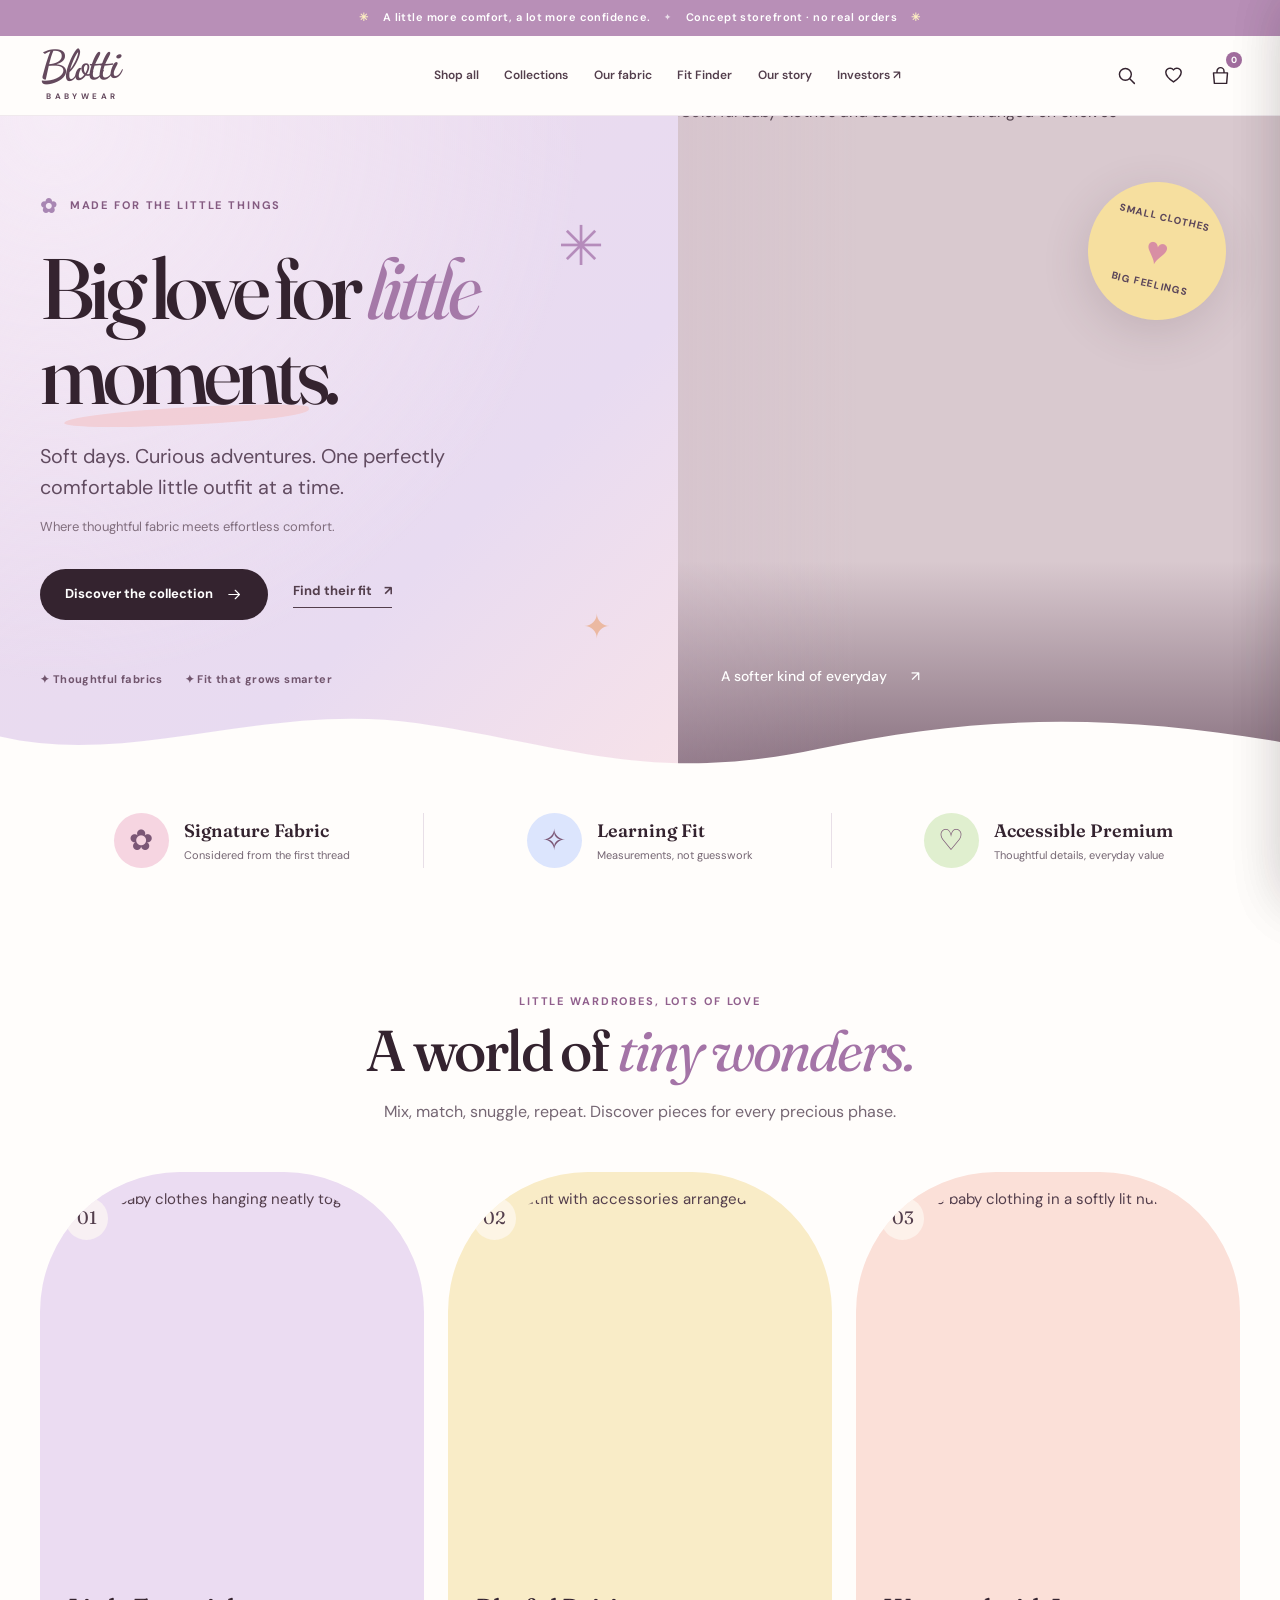
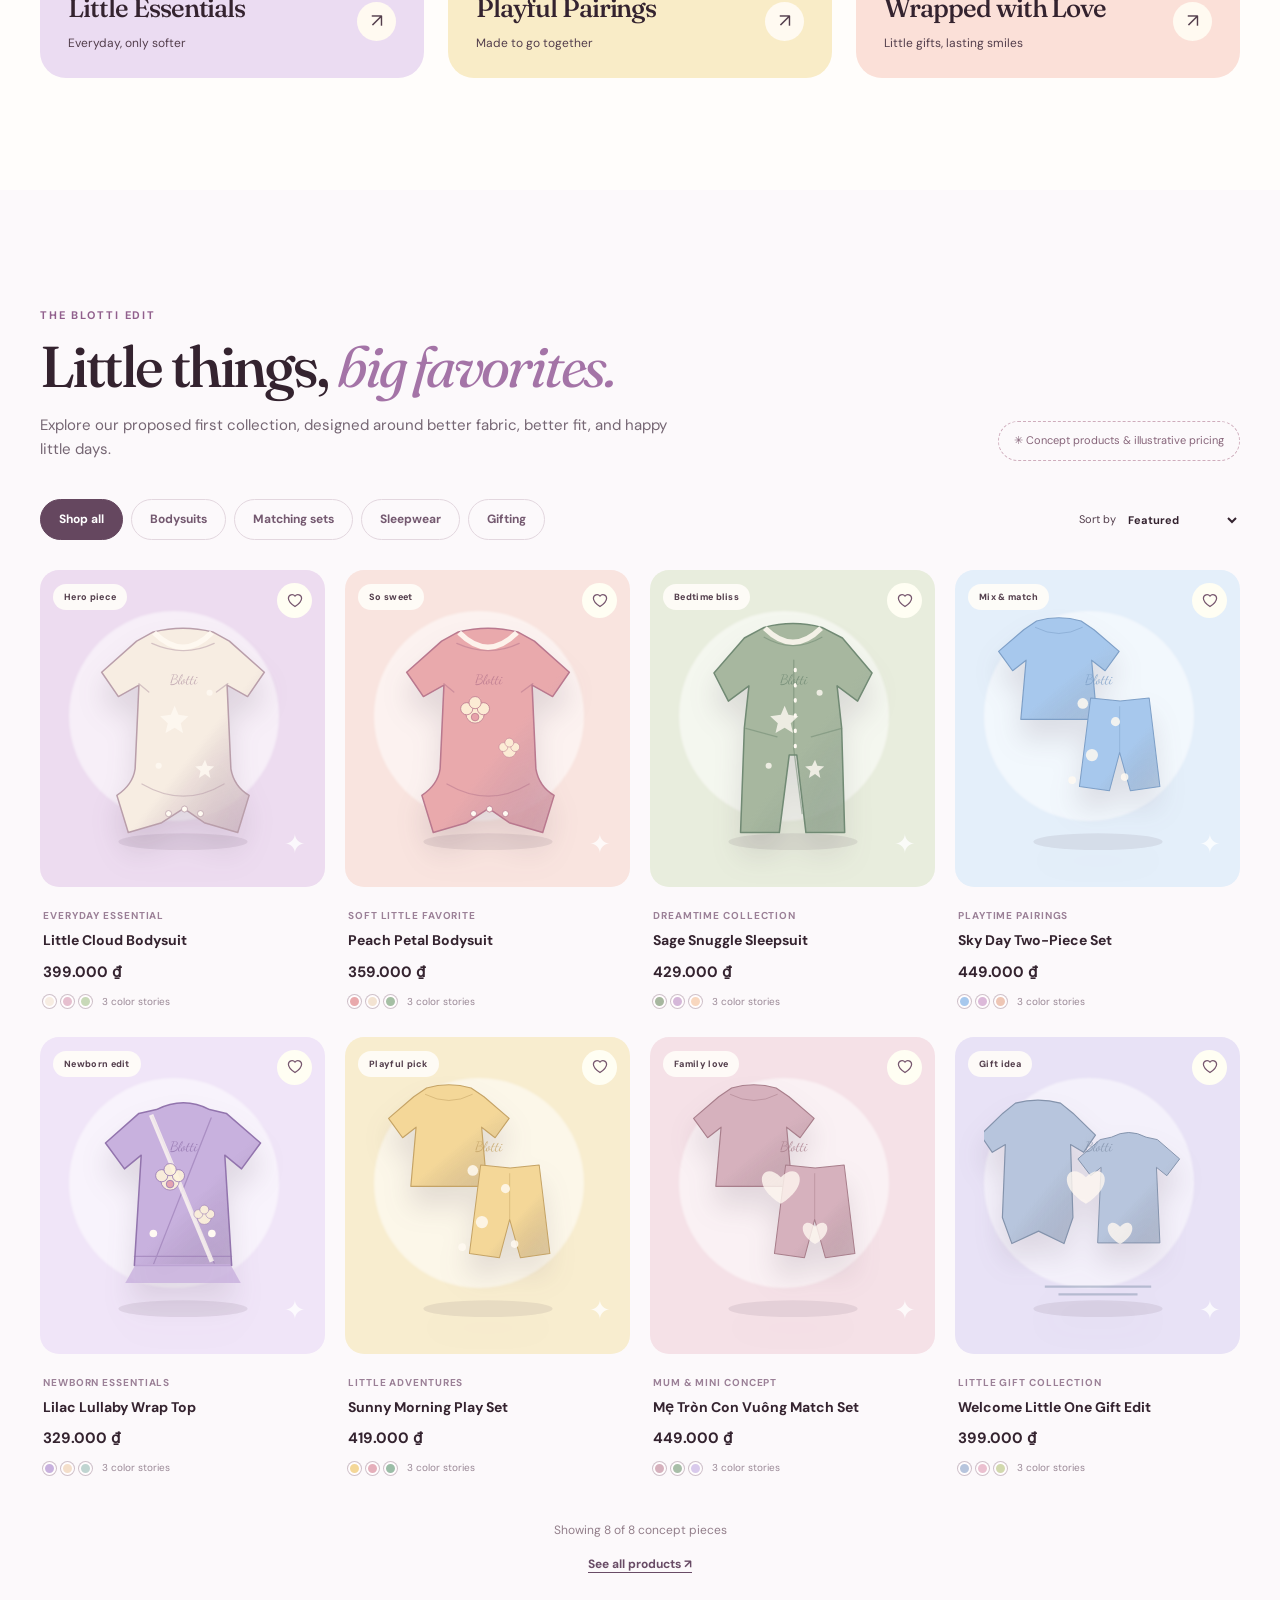
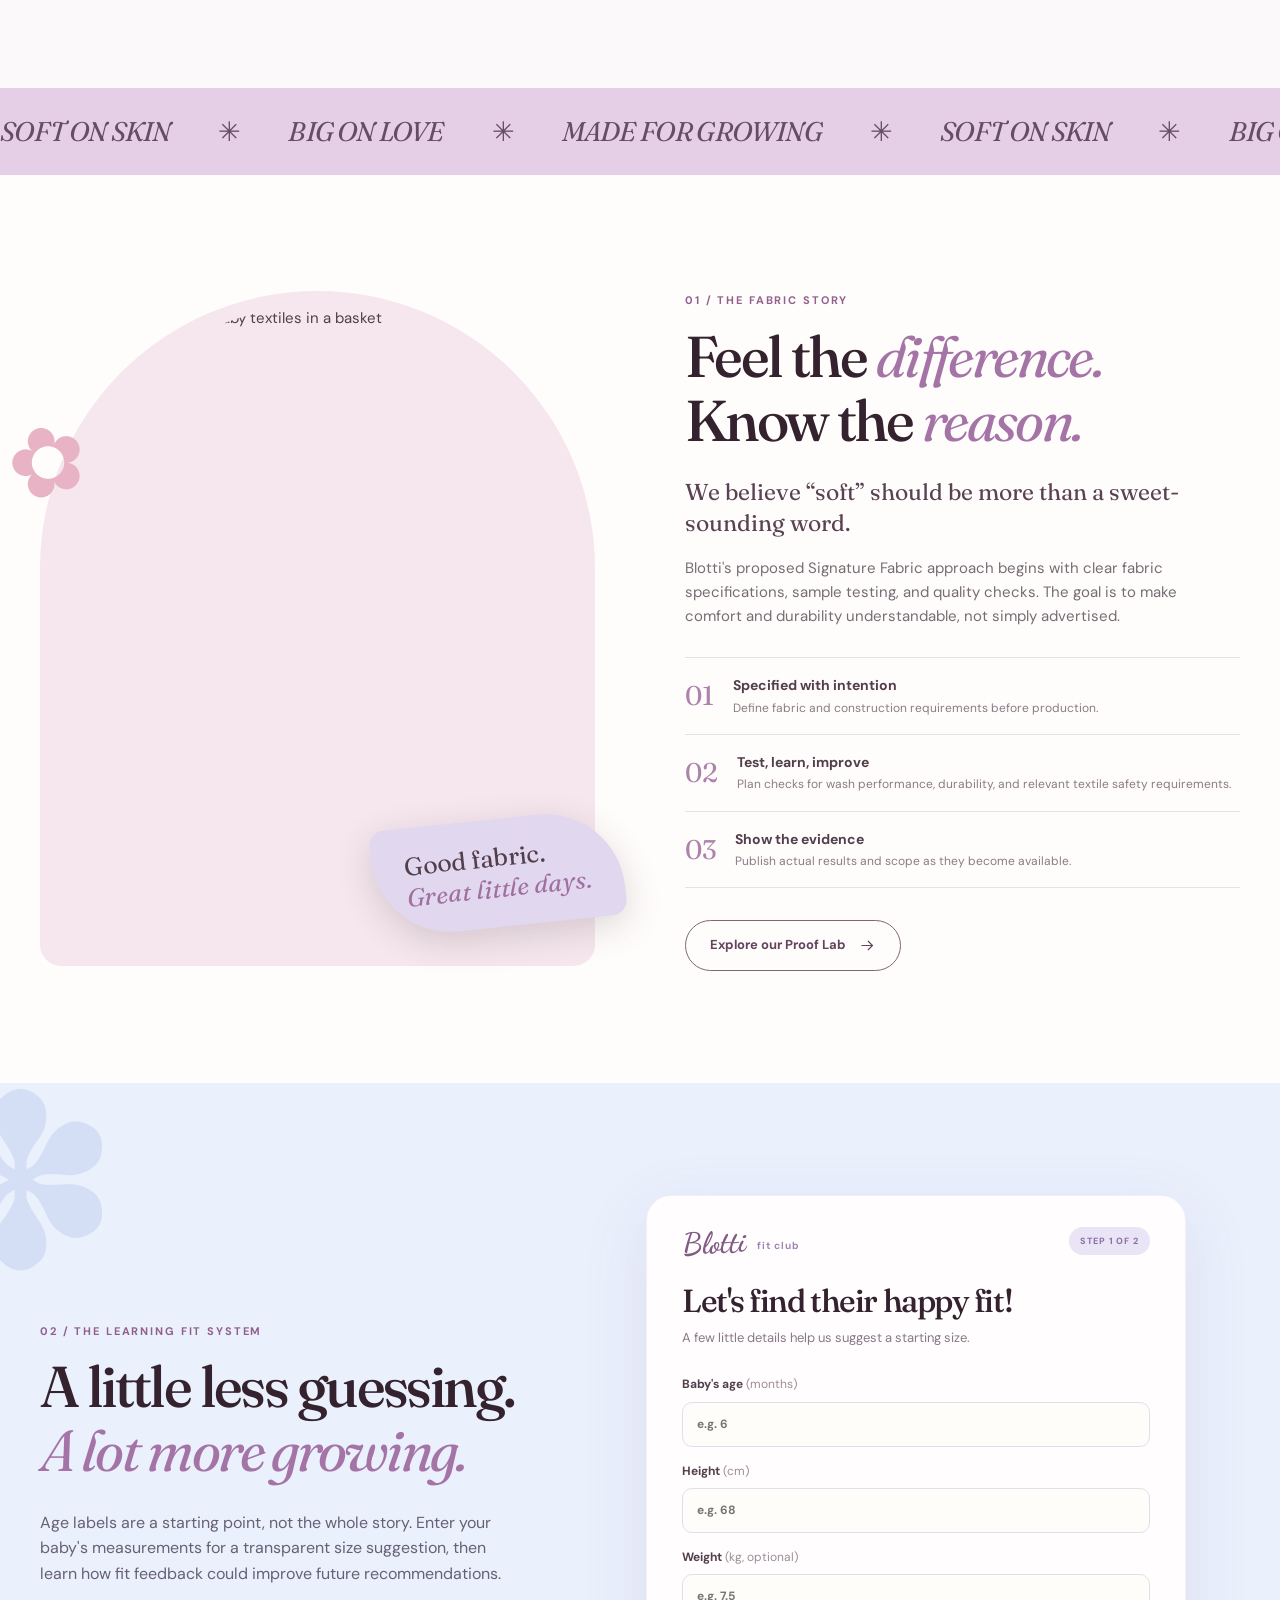
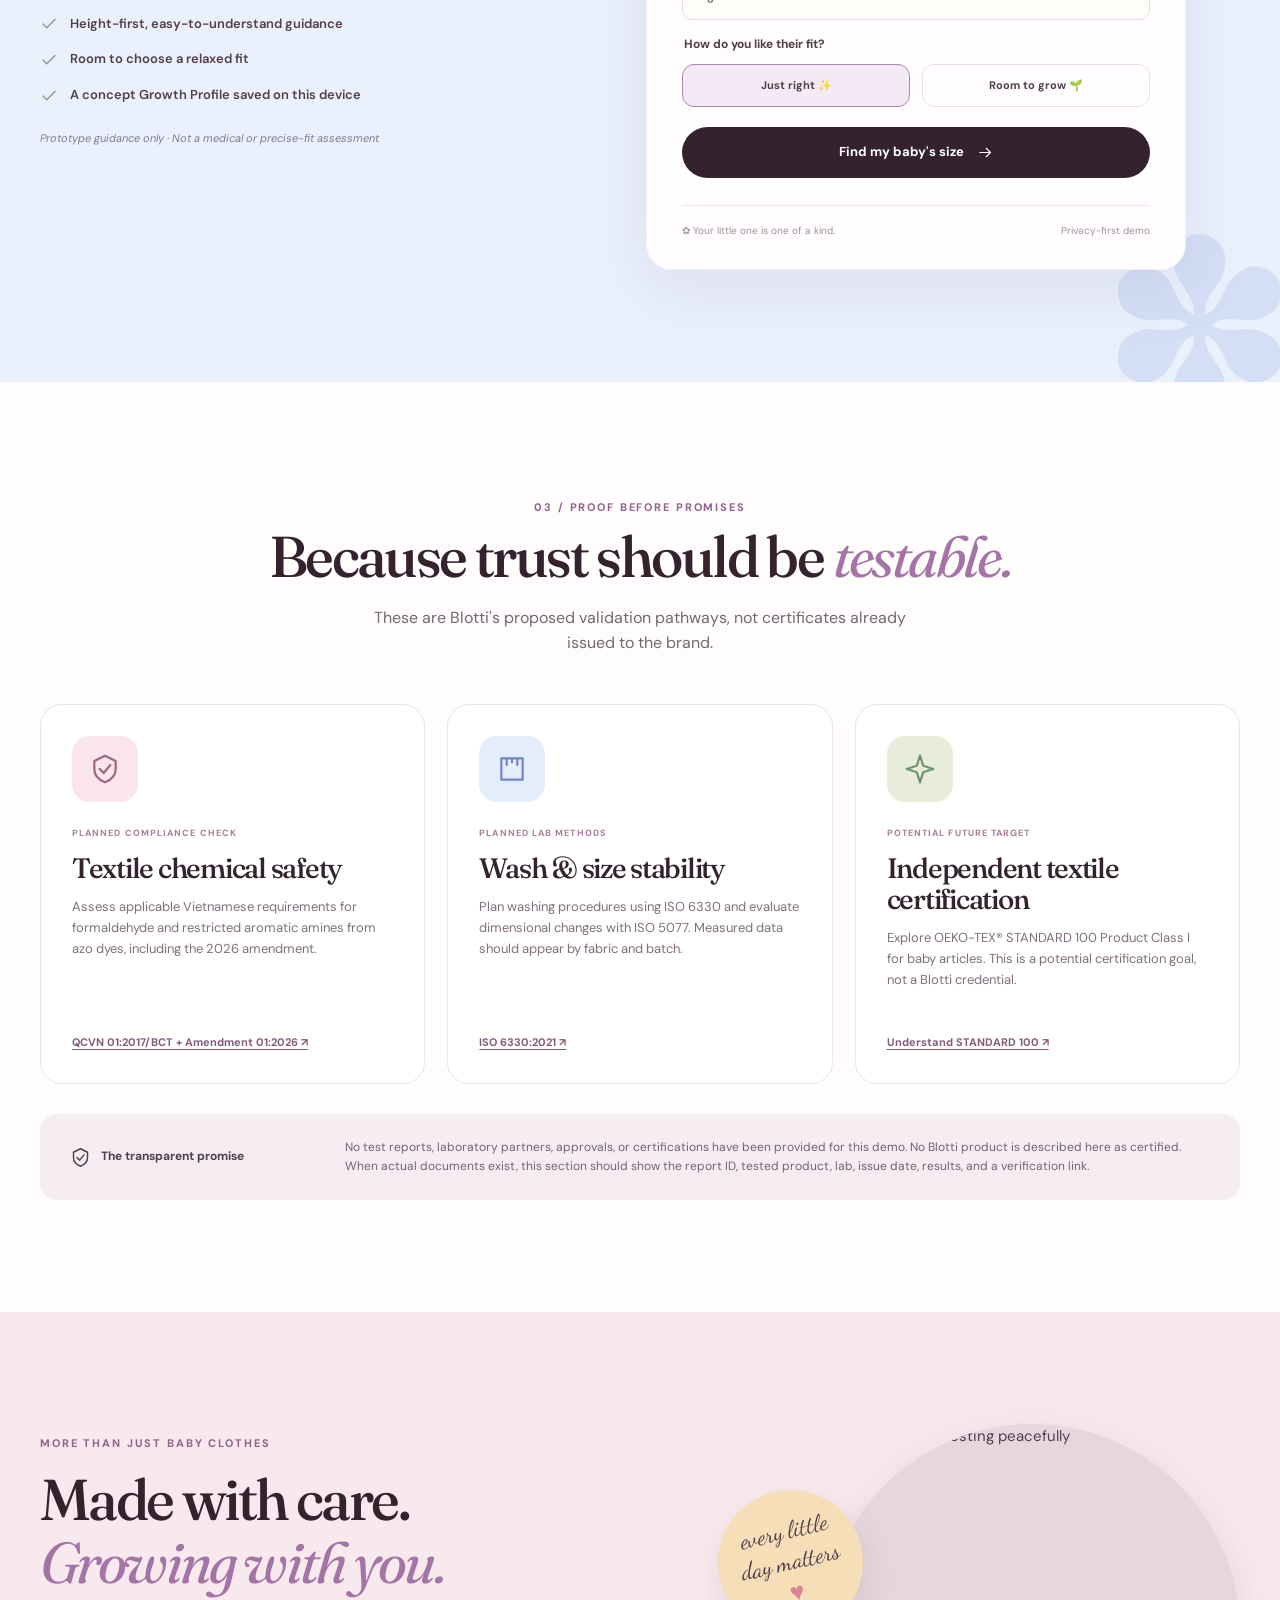
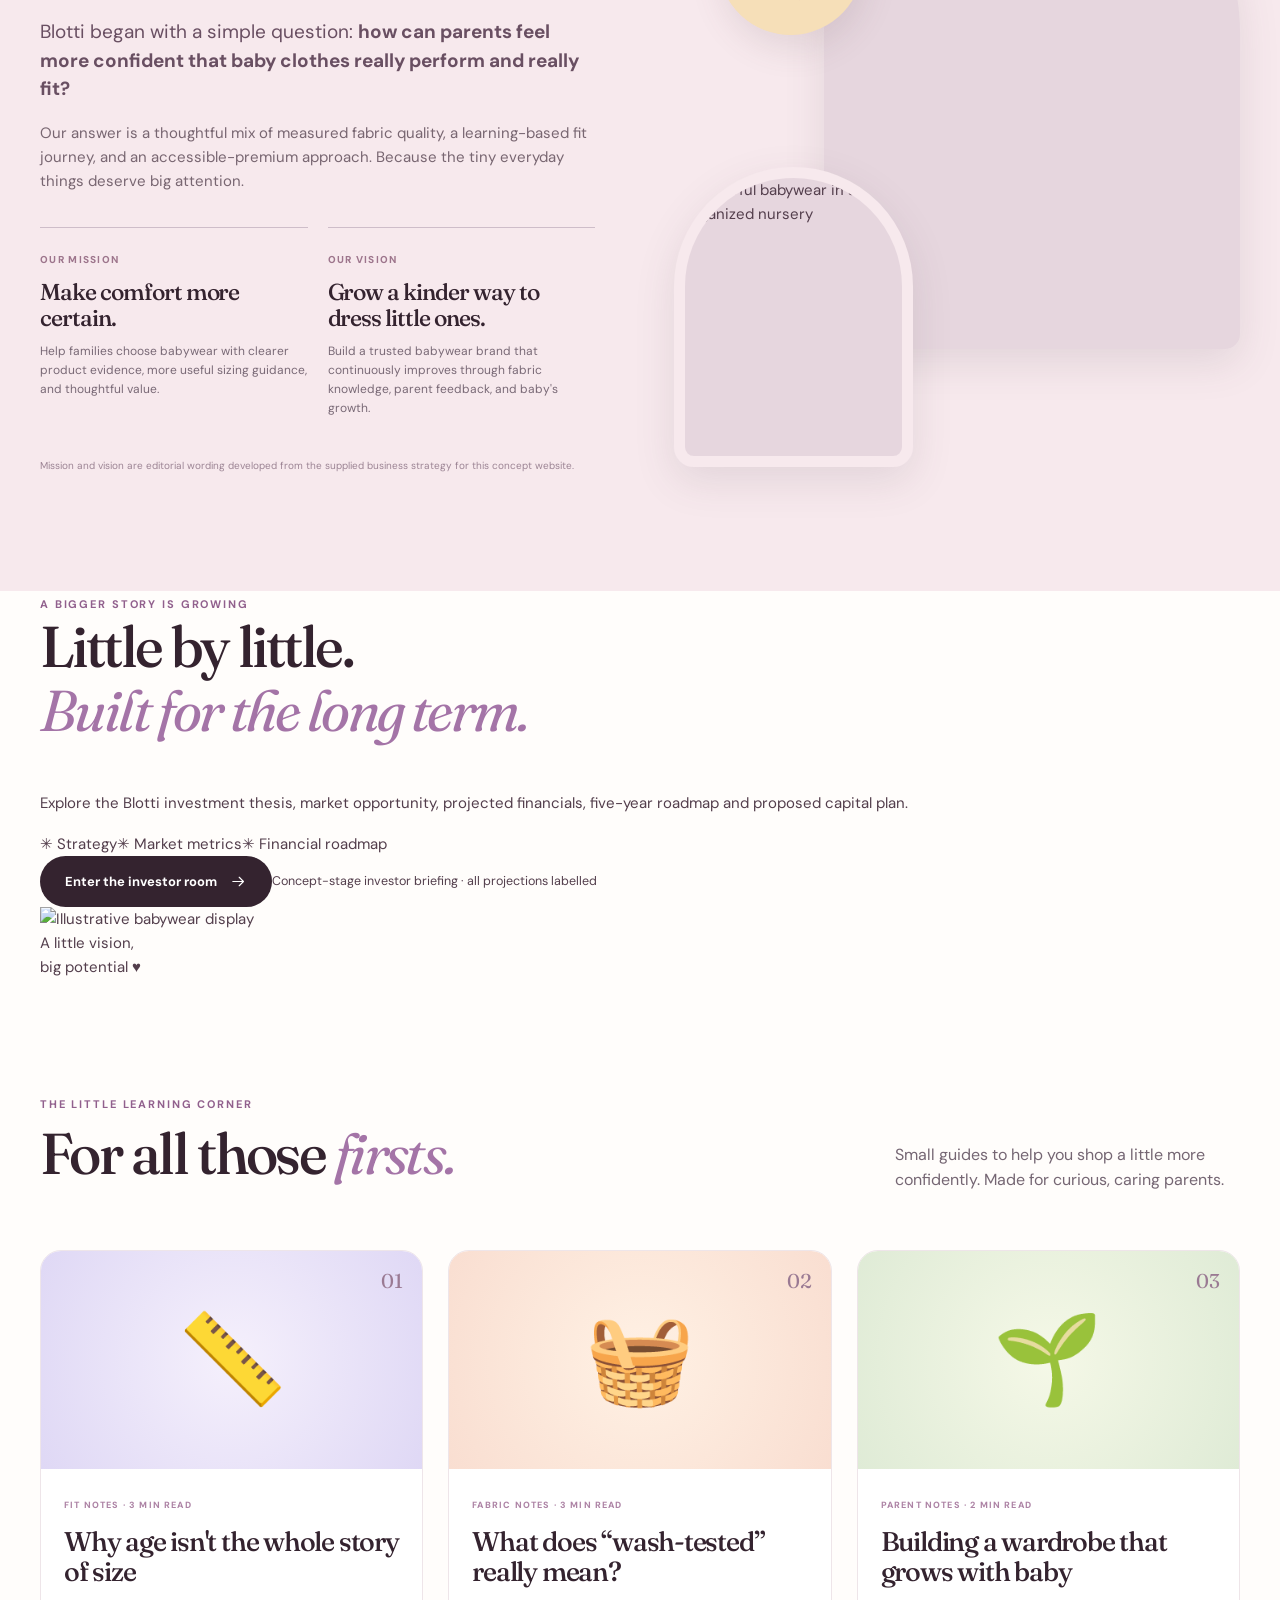
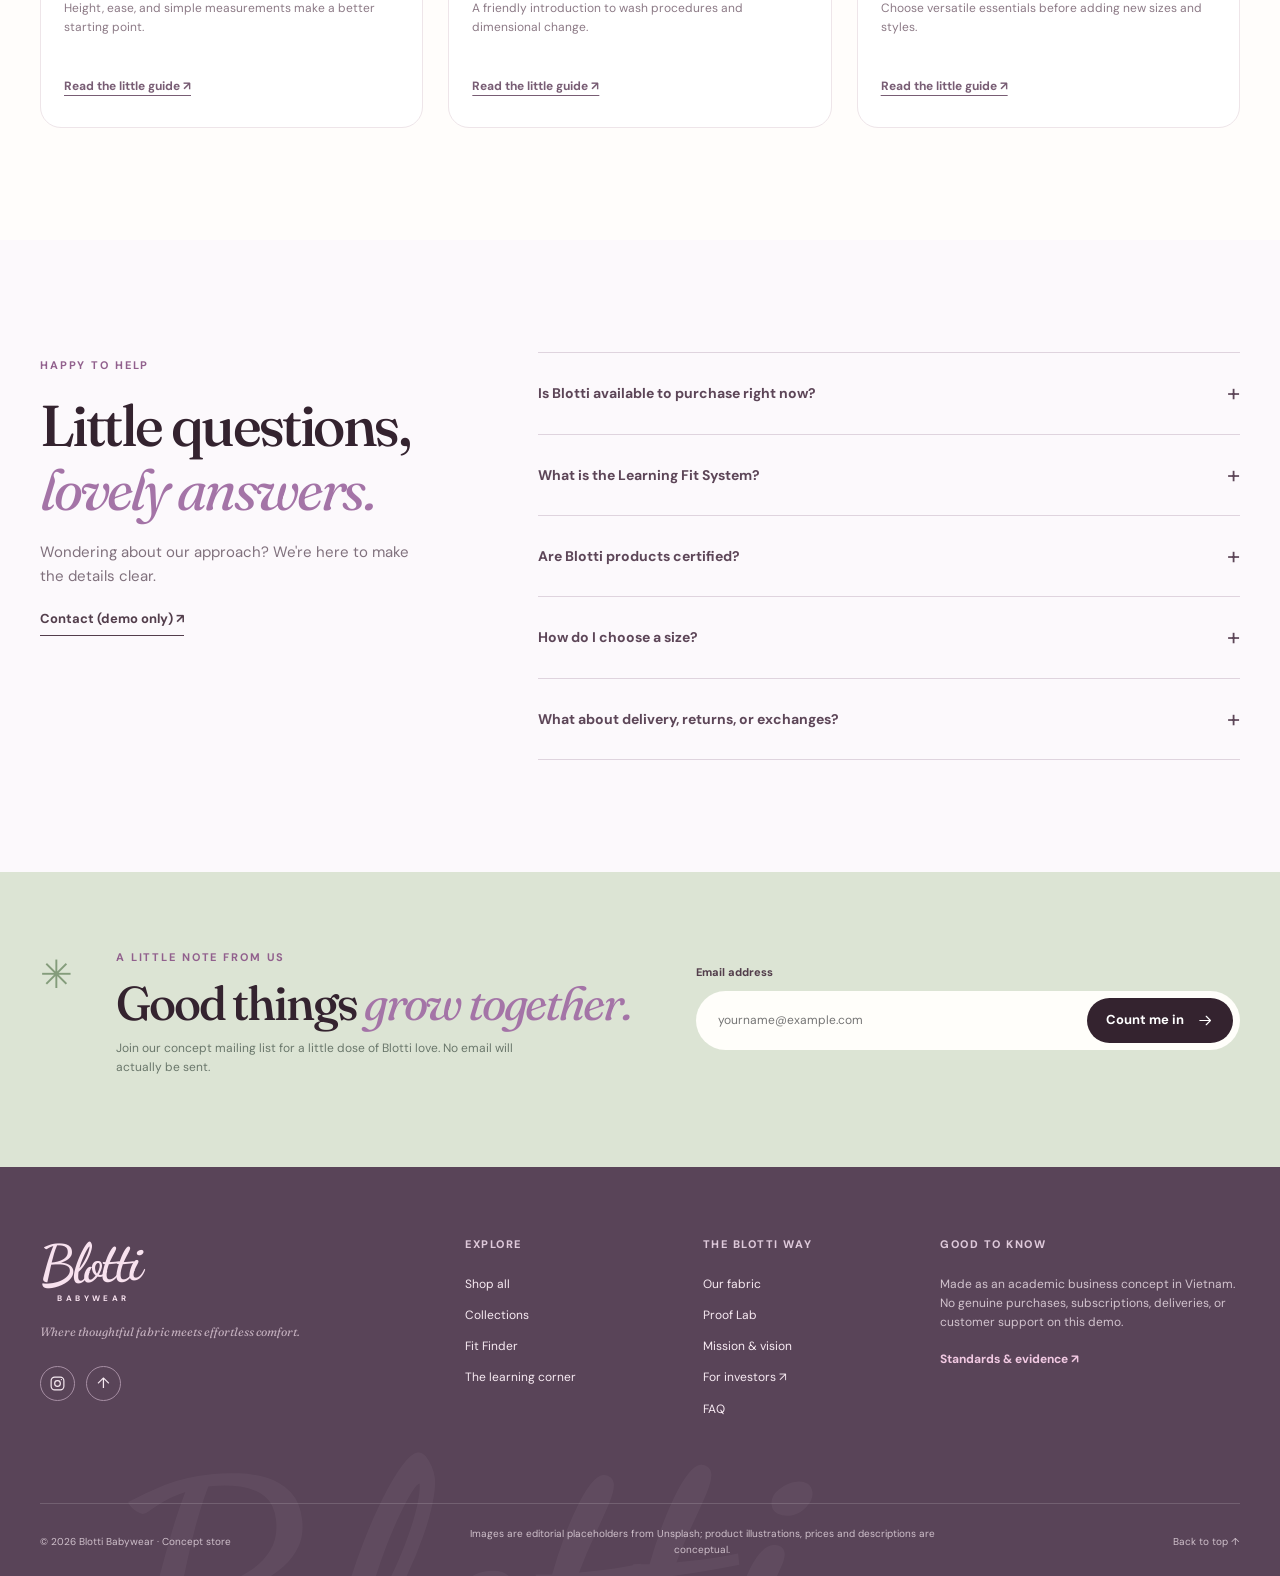
==== index.html @ 1101d77a "feat: link investor briefing from storefront navigation, editorial callout and footer" ====
<!doctype html>
<html lang="en">
<head>
  <meta charset="utf-8">
  <meta name="viewport" content="width=device-width, initial-scale=1">
  <meta name="theme-color" content="#f9f3f8">
  <meta name="description" content="Blotti Babywear: thoughtfully designed baby clothes, transparent fabric standards, and a size finder that learns with your little one.">
  <title>Blotti Babywear | Little Clothes, Big Love</title>
  <link rel="preconnect" href="https://fonts.googleapis.com">
  <link rel="preconnect" href="https://fonts.gstatic.com" crossorigin>
  <link rel="preconnect" href="https://images.unsplash.com">
  <link href="https://fonts.googleapis.com/css2?family=DM+Sans:wght@400;500;600;700&family=Dancing+Script:wght@500;600;700&family=Fraunces:opsz,wght,SOFT,WONK@9..144,400,30,1;9..144,500,30,1;9..144,600,30,1;9..144,700,30,1&display=swap" rel="stylesheet">
  <link rel="stylesheet" href="styles.css">
  <script src="app.js" defer></script>
</head>
<body>
  <svg class="svg-defs" xmlns="http://www.w3.org/2000/svg" aria-hidden="true">
    <symbol id="i-arrow" viewBox="0 0 24 24"><path d="M4 12h15m-6-6 6 6-6 6"/></symbol>
    <symbol id="i-bag" viewBox="0 0 24 24"><path d="M4 9h16l-1 12H5L4 9Zm4 0V7a4 4 0 0 1 8 0v2"/></symbol>
    <symbol id="i-heart" viewBox="0 0 24 24"><path d="M20.8 8.4c0 5.3-8.8 11-8.8 11S3.2 13.7 3.2 8.4a4.9 4.9 0 0 1 8.8-2.8 4.9 4.9 0 0 1 8.8 2.8Z"/></symbol>
    <symbol id="i-search" viewBox="0 0 24 24"><circle cx="10.7" cy="10.7" r="6.8"/><path d="m16 16 5 5"/></symbol>
    <symbol id="i-close" viewBox="0 0 24 24"><path d="M5 5 19 19M19 5 5 19"/></symbol>
    <symbol id="i-menu" viewBox="0 0 24 24"><path d="M4 7h16M4 12h16M4 17h16"/></symbol>
    <symbol id="i-check" viewBox="0 0 24 24"><path d="m4 12 5 5L20 6"/></symbol>
    <symbol id="i-chevron" viewBox="0 0 24 24"><path d="m6 9 6 6 6-6"/></symbol>
    <symbol id="i-ruler" viewBox="0 0 24 24"><path d="M4 4h16v16H4zM8 4v5m4-5v3m4-3v5"/></symbol>
    <symbol id="i-shield" viewBox="0 0 24 24"><path d="M12 2 20 6v6c0 5-3 8-8 10-5-2-8-5-8-10V6l8-4Zm-4 10 3 3 5-6"/></symbol>
    <symbol id="i-sparkle" viewBox="0 0 24 24"><path d="m12 2 2.4 7.6L22 12l-7.6 2.4L12 22l-2.4-7.6L2 12l7.6-2.4z"/></symbol>
    <symbol id="i-instagram" viewBox="0 0 24 24"><rect x="3" y="3" width="18" height="18" rx="5"/><circle cx="12" cy="12" r="4"/><circle cx="17.5" cy="6.5" r=".9" fill="currentColor" stroke="none"/></symbol>
  </svg>
  <a class="skip-link" href="#main">Skip to content</a>
  <div class="announcement"><span class="announcement-sparkle">✳</span> A little more comfort, a lot more confidence. <span class="announce-divider">✦</span> Concept storefront · no real orders <span class="announcement-sparkle">✳</span></div>
  <header class="site-header" id="top">
    <div class="header-inner container">
      <button class="icon-button mobile-menu-btn" id="menuToggle" aria-label="Open menu" aria-controls="mainNav" aria-expanded="false"><svg class="icon"><use href="#i-menu"/></svg></button>
      <a class="wordmark" href="#top" aria-label="Blotti Babywear home">Blotti<span>BABYWEAR</span></a>
      <nav id="mainNav" class="main-nav" aria-label="Main navigation">
        <a href="#shop" data-nav>Shop all</a><a href="#collections" data-nav>Collections</a><a href="#fabric" data-nav>Our fabric</a><a href="#fit" data-nav>Fit Finder</a><a href="#story" data-nav>Our story</a><a href="investors.html" data-nav>Investors ↗</a>
      </nav>
      <div class="header-actions">
        <button class="icon-button" id="searchToggle" aria-label="Search products"><svg class="icon"><use href="#i-search"/></svg></button>
        <button class="icon-button wishlist-trigger" id="wishToggle" aria-label="Show saved favorites"><svg class="icon"><use href="#i-heart"/></svg><span id="wishCount" class="icon-count" hidden>0</span></button>
        <button class="icon-button bag-trigger" id="cartToggle" aria-label="Open shopping bag"><svg class="icon"><use href="#i-bag"/></svg><span id="cartCount" class="icon-count">0</span></button>
      </div>
    </div>
    <div class="search-panel" id="searchPanel" hidden><form id="searchForm" class="container search-form"><svg class="icon"><use href="#i-search"/></svg><input id="siteSearch" type="search" placeholder="Find your little one's next favorite..." aria-label="Search products"><button type="submit" class="pill dark small">Search <svg class="icon"><use href="#i-arrow"/></svg></button><button type="button" id="searchClose" class="icon-button" aria-label="Close search"><svg class="icon"><use href="#i-close"/></svg></button></form></div>
  </header>
  <main id="main">
    <section class="hero">
      <div class="hero-copy">
        <div class="hero-inner">
          <p class="eyebrow"><span class="eyebrow-flower">✿</span> MADE FOR THE LITTLE THINGS</p>
          <h1>Big love for <em>little</em> <span class="hero-underline">moments.</span></h1>
          <p class="hero-lead">Soft days. Curious adventures. One perfectly comfortable little outfit at a time.</p>
          <p class="hero-support">Where thoughtful fabric meets effortless comfort.</p>
          <div class="hero-actions"><a class="pill dark" href="#shop">Discover the collection <svg class="icon"><use href="#i-arrow"/></svg></a><a class="text-link" href="#fit">Find their fit <span aria-hidden="true">↗</span></a></div>
          <div class="hero-chips"><span>✦ Thoughtful fabrics</span><span>✦ Fit that grows smarter</span></div>
        </div>
        <span class="hero-star hstar1" aria-hidden="true">✳</span><span class="hero-star hstar2" aria-hidden="true">✦</span>
      </div>
      <div class="hero-visual">
        <img src="https://images.unsplash.com/photo-1766918780916-228d10b071be?auto=format&fit=crop&w=1300&q=82" alt="Colorful baby clothes and accessories arranged on shelves" fetchpriority="high">
        <div class="hero-image-tint"></div>
        <div class="round-sticker" aria-hidden="true"><span>SMALL CLOTHES</span><b>♥</b><span>BIG FEELINGS</span></div>
        <div class="hero-photo-note">A softer kind of everyday <span>↗</span></div>
      </div>
      <div class="hero-wave" aria-hidden="true"><svg viewBox="0 0 1440 98" preserveAspectRatio="none"><path d="M0 48c150 35 300-40 470-15s260 69 450 29 335-39 520-8v44H0Z" fill="#fffdfb"/></svg></div>
    </section>
    <section class="promise-strip container reveal" aria-label="Our three promises">
      <div><span class="promise-icon" style="background:#f6d5e1">✿</span><p><b>Signature Fabric</b><small>Considered from the first thread</small></p></div>
      <div><span class="promise-icon" style="background:#dce5fd">✧</span><p><b>Learning Fit</b><small>Measurements, not guesswork</small></p></div>
      <div><span class="promise-icon" style="background:#e0efcf">♡</span><p><b>Accessible Premium</b><small>Thoughtful details, everyday value</small></p></div>
    </section>
    <section class="section collections-section" id="collections">
      <div class="container"><div class="section-heading center reveal"><span class="eyebrow">LITTLE WARDROBES, LOTS OF LOVE</span><h2>A world of <em>tiny wonders.</em></h2><p>Mix, match, snuggle, repeat. Discover pieces for every precious phase.</p></div>
        <div class="collection-grid">
          <a class="collection-card lavender reveal" href="#shop" data-filter-link="Bodysuits"><div class="collection-photo"><img loading="lazy" src="https://images.unsplash.com/photo-1766918780914-5df4a5a98c44?auto=format&fit=crop&w=700&q=80" alt="Pastel baby clothes hanging neatly together"></div><span class="collection-bubble">01</span><div class="collection-bottom"><span><b>Little Essentials</b><small>Everyday, only softer</small></span><span class="circle-arrow">↗</span></div></a>
          <a class="collection-card butter reveal" href="#shop" data-filter-link="Sets"><div class="collection-photo"><img loading="lazy" src="https://images.unsplash.com/photo-1777397660834-67c6d0eabe15?auto=format&fit=crop&w=700&q=80" alt="Baby outfit with accessories arranged in a flat lay"></div><span class="collection-bubble">02</span><div class="collection-bottom"><span><b>Playful Pairings</b><small>Made to go together</small></span><span class="circle-arrow">↗</span></div></a>
          <a class="collection-card peach reveal" href="#shop" data-filter-link="Gifting"><div class="collection-photo"><img loading="lazy" src="https://images.unsplash.com/photo-1764665818844-7cb4f51935d5?auto=format&fit=crop&w=700&q=80" alt="Delicate baby clothing in a softly lit nursery"></div><span class="collection-bubble">03</span><div class="collection-bottom"><span><b>Wrapped with Love</b><small>Little gifts, lasting smiles</small></span><span class="circle-arrow">↗</span></div></a>
        </div>
      </div>
    </section>
    <section class="section shop-section" id="shop">
      <div class="container">
        <div class="shop-heading reveal"><div><span class="eyebrow">THE BLOTTI EDIT</span><h2>Little things, <em>big favorites.</em></h2><p>Explore our proposed first collection, designed around better fabric, better fit, and happy little days.</p></div><div class="catalog-note">✳ Concept products & illustrative pricing</div></div>
        <div class="catalog-toolbar"><div class="filter-tabs" role="group" aria-label="Filter products"><button type="button" class="filter-tab active" data-category="All">Shop all</button><button type="button" class="filter-tab" data-category="Bodysuits">Bodysuits</button><button type="button" class="filter-tab" data-category="Sets">Matching sets</button><button type="button" class="filter-tab" data-category="Sleepwear">Sleepwear</button><button type="button" class="filter-tab" data-category="Gifting">Gifting</button></div><label class="sort-wrap">Sort by <select id="sortSelect"><option value="featured">Featured</option><option value="price-asc">Price: low to high</option><option value="price-desc">Price: high to low</option><option value="name">Name: A–Z</option></select></label></div>
        <div class="product-grid" id="productGrid" aria-live="polite"></div>
        <div class="shop-end"><span id="productCount"></span><button class="link-reset" id="resetFilters" type="button">See all products <span>↗</span></button></div>
      </div>
    </section>
    <section class="marquee-band" aria-label="Blotti promise"><div class="marquee-track" aria-hidden="true"><span>SOFT ON SKIN</span>✳<span>BIG ON LOVE</span>✳<span>MADE FOR GROWING</span>✳<span>SOFT ON SKIN</span>✳<span>BIG ON LOVE</span>✳<span>MADE FOR GROWING</span>✳</div></section>
    <section class="section fabric-section" id="fabric">
      <div class="container fabric-layout">
        <div class="fabric-visual reveal"><img src="https://images.unsplash.com/photo-1768693602418-260d828b878d?auto=format&fit=crop&w=1100&q=85" loading="lazy" alt="Clean, neatly folded baby textiles in a basket"><span class="fabric-flower" aria-hidden="true">✿</span><div class="fabric-tag">Good fabric.<br><em>Great little days.</em></div></div>
        <div class="fabric-content reveal"><span class="eyebrow">01 / THE FABRIC STORY</span><h2>Feel the <em>difference.</em><br>Know the <em>reason.</em></h2><p class="large-copy">We believe “soft” should be more than a sweet-sounding word.</p><p>Blotti's proposed Signature Fabric approach begins with clear fabric specifications, sample testing, and quality checks. The goal is to make comfort and durability understandable, not simply advertised.</p>
        <div class="fabric-features"><div><span>01</span><p><b>Specified with intention</b><small>Define fabric and construction requirements before production.</small></p></div><div><span>02</span><p><b>Test, learn, improve</b><small>Plan checks for wash performance, durability, and relevant textile safety requirements.</small></p></div><div><span>03</span><p><b>Show the evidence</b><small>Publish actual results and scope as they become available.</small></p></div></div>
        <a href="#proof" class="pill outline">Explore our Proof Lab <svg class="icon"><use href="#i-arrow"/></svg></a></div>
      </div>
    </section>
    <section class="section fit-section" id="fit">
      <div class="container fit-layout">
        <div class="fit-copy reveal"><span class="eyebrow">02 / THE LEARNING FIT SYSTEM</span><h2>A little less guessing.<br><em>A lot more growing.</em></h2><p>Age labels are a starting point, not the whole story. Enter your baby's measurements for a transparent size suggestion, then learn how fit feedback could improve future recommendations.</p><ul class="check-list"><li><svg class="icon"><use href="#i-check"/></svg> Height-first, easy-to-understand guidance</li><li><svg class="icon"><use href="#i-check"/></svg> Room to choose a relaxed fit</li><li><svg class="icon"><use href="#i-check"/></svg> A concept Growth Profile saved on this device</li></ul><div class="note-label">Prototype guidance only · Not a medical or precise-fit assessment</div></div>
        <div class="fit-widget reveal" id="fitWidget">
          <div class="fit-widget-top"><div class="fit-logo">Blotti <span>fit club</span></div><span class="step-pill" id="fitStepLabel">STEP 1 OF 2</span></div>
          <h3 id="fitWidgetTitle">Let's find their happy fit!</h3><p id="fitWidgetSub">A few little details help us suggest a starting size.</p>
          <form id="fitForm">
            <div class="fit-step" id="fitStepOne"><label>Baby's age <span>(months)</span><input id="babyAge" type="number" min="0" max="36" placeholder="e.g. 6" required></label><label>Height <span>(cm)</span><input id="babyHeight" type="number" min="40" max="110" placeholder="e.g. 68" required></label><label>Weight <span>(kg, optional)</span><input id="babyWeight" type="number" min="1" max="25" step=".1" placeholder="e.g. 7.5"></label><fieldset class="fit-preference"><legend>How do you like their fit?</legend><label><input type="radio" name="fitPreference" value="regular" checked><span>Just right ✨</span></label><label><input type="radio" name="fitPreference" value="roomy"><span>Room to grow 🌱</span></label></fieldset><button class="pill dark fit-submit" type="submit">Find my baby's size <svg class="icon"><use href="#i-arrow"/></svg></button></div>
            <div class="fit-step" id="fitResult" hidden><div class="fit-result-badge">OUR SIZE SUGGESTION</div><div class="size-result" id="sizeResult">70</div><p id="sizeExplanation"></p><div class="fit-result-actions"><button class="pill dark" type="button" id="shopMySize">Explore pieces <svg class="icon"><use href="#i-arrow"/></svg></button><button class="pill subtle" type="button" id="fitRestart">Try again</button></div><label class="save-consent"><input id="saveFit" type="checkbox"> Save this measurement on my device for next time</label><button type="button" id="saveFitButton" class="save-fit-link">Save this profile</button><span id="fitSaved" role="status"></span></div>
          </form><div class="fit-widget-footer"><span>✿ Your little one is one of a kind.</span><span>Privacy-first demo</span></div>
        </div>
      </div>
    </section>
    <section class="section proof-section" id="proof">
      <div class="container">
        <div class="section-heading center reveal"><span class="eyebrow">03 / PROOF BEFORE PROMISES</span><h2>Because trust should be <em>testable.</em></h2><p>These are Blotti's proposed validation pathways, not certificates already issued to the brand.</p></div>
        <div class="proof-grid">
          <article class="proof-card reveal"><div class="proof-icon pink"><svg class="icon"><use href="#i-shield"/></svg></div><span class="proof-status">PLANNED COMPLIANCE CHECK</span><h3>Textile chemical safety</h3><p>Assess applicable Vietnamese requirements for formaldehyde and restricted aromatic amines from azo dyes, including the 2026 amendment.</p><a target="_blank" rel="noopener noreferrer" href="https://vanban.chinhphu.vn/?classid=0&docid=218714&pageid=27160">QCVN 01:2017/BCT + Amendment 01:2026 ↗</a></article>
          <article class="proof-card reveal"><div class="proof-icon blue"><svg class="icon"><use href="#i-ruler"/></svg></div><span class="proof-status">PLANNED LAB METHODS</span><h3>Wash & size stability</h3><p>Plan washing procedures using ISO 6330 and evaluate dimensional changes with ISO 5077. Measured data should appear by fabric and batch.</p><a href="https://www.iso.org/standard/75934.html" target="_blank" rel="noopener noreferrer">ISO 6330:2021 ↗</a></article>
          <article class="proof-card reveal"><div class="proof-icon green"><svg class="icon"><use href="#i-sparkle"/></svg></div><span class="proof-status">POTENTIAL FUTURE TARGET</span><h3>Independent textile certification</h3><p>Explore OEKO-TEX® STANDARD 100 Product Class I for baby articles. This is a potential certification goal, not a Blotti credential.</p><a target="_blank" rel="noopener noreferrer" href="https://www.oeko-tex.com/en/our-standards/oeko-tex-standard-100/">Understand STANDARD 100 ↗</a></article>
        </div>
        <div class="proof-disclaimer reveal"><b><svg class="icon"><use href="#i-shield"/></svg> The transparent promise</b><p>No test reports, laboratory partners, approvals, or certifications have been provided for this demo. No Blotti product is described here as certified. When actual documents exist, this section should show the report ID, tested product, lab, issue date, results, and a verification link.</p></div>
      </div>
    </section>
    <section class="section story-section" id="story">
      <div class="container story-layout"><div class="story-copy reveal"><span class="eyebrow">MORE THAN JUST BABY CLOTHES</span><h2>Made with care.<br><em>Growing with you.</em></h2><p class="story-intro">Blotti began with a simple question: <b>how can parents feel more confident that baby clothes really perform and really fit?</b></p><p>Our answer is a thoughtful mix of measured fabric quality, a learning-based fit journey, and an accessible-premium approach. Because the tiny everyday things deserve big attention.</p><div class="mission-vision"><div><span>OUR MISSION</span><h3>Make comfort more certain.</h3><p>Help families choose babywear with clearer product evidence, more useful sizing guidance, and thoughtful value.</p></div><div><span>OUR VISION</span><h3>Grow a kinder way to dress little ones.</h3><p>Build a trusted babywear brand that continuously improves through fabric knowledge, parent feedback, and baby's growth.</p></div></div><small class="editorial-note">Mission and vision are editorial wording developed from the supplied business strategy for this concept website.</small></div>
        <div class="story-photos reveal"><div class="story-photo photo-a"><img loading="lazy" src="https://images.unsplash.com/photo-1489791505242-b6b0603a0f31?auto=format&fit=crop&w=900&q=80" alt="Newborn baby resting peacefully"></div><div class="story-photo photo-b"><img loading="lazy" src="https://images.unsplash.com/photo-1766918780916-228d10b071be?auto=format&fit=crop&w=600&q=80" alt="Colorful babywear in an organized nursery"></div><span class="story-sticker">every little<br>day matters <span>♥</span></span></div></div>
    </section>
    <section class="inv-teaser-section" id="investorTeaser" aria-labelledby="investorTeaserTitle">
      <div class="container inv-teaser-layout">
        <div class="inv-teaser-copy"><span class="eyebrow">A BIGGER STORY IS GROWING</span><h2 id="investorTeaserTitle">Little by little.<br><em>Built for the long term.</em></h2><p>Explore the Blotti investment thesis, market opportunity, projected financials, five-year roadmap and proposed capital plan.</p><div class="inv-teaser-tags"><span>✳ Strategy</span><span>✳ Market metrics</span><span>✳ Financial roadmap</span></div><a href="investors.html" class="pill dark">Enter the investor room <svg class="icon"><use href="#i-arrow"/></svg></a><small>Concept-stage investor briefing · all projections labelled</small></div>
        <a class="inv-teaser-visual" href="investors.html" aria-label="Explore Blotti's investor briefing"><img src="https://images.unsplash.com/photo-1766918780916-228d10b071be?auto=format&fit=crop&w=1200&q=82" alt="Illustrative babywear display"><div class="inv-teaser-visual-sticker">A little vision,<br>big potential <span>♥</span></div></a>
      </div>
    </section>
    <section class="section guide-section" id="journal"><div class="container"><div class="section-heading split reveal"><div><span class="eyebrow">THE LITTLE LEARNING CORNER</span><h2>For all those <em>firsts.</em></h2></div><p>Small guides to help you shop a little more confidently. Made for curious, caring parents.</p></div><div class="guide-grid"><article class="guide-card reveal"><div class="guide-visual guide-purple">📏<span>01</span></div><div><span class="guide-kicker">FIT NOTES · 3 MIN READ</span><h3>Why age isn't the whole story of size</h3><p>Height, ease, and simple measurements make a better starting point.</p><button type="button" data-guide="fit" class="guide-open">Read the little guide ↗</button></div></article><article class="guide-card reveal"><div class="guide-visual guide-peach">🧺<span>02</span></div><div><span class="guide-kicker">FABRIC NOTES · 3 MIN READ</span><h3>What does “wash-tested” really mean?</h3><p>A friendly introduction to wash procedures and dimensional change.</p><button type="button" data-guide="fabric" class="guide-open">Read the little guide ↗</button></div></article><article class="guide-card reveal"><div class="guide-visual guide-mint">🌱<span>03</span></div><div><span class="guide-kicker">PARENT NOTES · 2 MIN READ</span><h3>Building a wardrobe that grows with baby</h3><p>Choose versatile essentials before adding new sizes and styles.</p><button type="button" data-guide="growth" class="guide-open">Read the little guide ↗</button></div></article></div></div></section>
    <section class="section faq-section" id="faq"><div class="container faq-layout"><div class="faq-intro reveal"><span class="eyebrow">HAPPY TO HELP</span><h2>Little questions,<br><em>lovely answers.</em></h2><p>Wondering about our approach? We're here to make the details clear.</p><a href="mailto:hello@example.com?subject=Blotti%20concept%20enquiry" class="text-link" id="contactLink">Contact (demo only) ↗</a></div><div class="faqs reveal"><details><summary>Is Blotti available to purchase right now?<span>+</span></summary><p>Not through this website. This is a storefront prototype based on a business proposal. Products, stock, shipping, checkout, and pricing beyond the proposed hero price are illustrative.</p></details><details><summary>What is the Learning Fit System?<span>+</span></summary><p>Blotti proposes combining basic measurements, customer feedback, and improved size recommendations over time. The interactive size finder here is a simple rule-based demonstration, not a validated recommendation engine.</p></details><details><summary>Are Blotti products certified?<span>+</span></summary><p>No issued certification or finished-product report has been supplied for this concept. Our Proof Lab distinguishes required/considered testing from evidence that has actually been obtained.</p></details><details><summary>How do I choose a size?<span>+</span></summary><p>Try the Fit Finder, starting with your baby's measured height. The result is an illustrative suggestion; check final garment measurements and brand-specific tolerances before any real purchase.</p></details><details><summary>What about delivery, returns, or exchanges?<span>+</span></summary><p>Real shipping, returns, warranty, and exchange policies are not established here. They would need to be defined and published before launch.</p></details></div></div></section>
    <section class="newsletter-section"><div class="newsletter-inner container reveal"><span class="newsletter-star">✳</span><div><span class="eyebrow">A LITTLE NOTE FROM US</span><h2>Good things <em>grow together.</em></h2><p>Join our concept mailing list for a little dose of Blotti love. No email will actually be sent.</p></div><form class="newsletter-form" id="newsletterForm"><label for="newsletterEmail">Email address</label><div><input type="email" id="newsletterEmail" required placeholder="yourname@example.com"><button class="pill dark" type="submit">Count me in <svg class="icon"><use href="#i-arrow"/></svg></button></div><span id="newsletterMessage" role="status"></span></form></div></section>
  </main>
  <footer class="footer"><div class="container footer-grid"><div class="footer-brand"><a class="wordmark footer-logo" href="#top">Blotti<span>BABYWEAR</span></a><p>Where thoughtful fabric meets effortless comfort.</p><div class="footer-social"><a href="https://www.instagram.com/" target="_blank" rel="noopener noreferrer" aria-label="Instagram website, not a Blotti account"><svg class="icon"><use href="#i-instagram"/></svg></a><a href="#top" aria-label="Back to top">↑</a></div></div><div><h3>EXPLORE</h3><a href="#shop">Shop all</a><a href="#collections">Collections</a><a href="#fit">Fit Finder</a><a href="#journal">The learning corner</a></div><div><h3>THE BLOTTI WAY</h3><a href="#fabric">Our fabric</a><a href="#proof">Proof Lab</a><a href="#story">Mission & vision</a><a href="investors.html">For investors ↗</a><a href="#faq">FAQ</a></div><div><h3>GOOD TO KNOW</h3><p>Made as an academic business concept in Vietnam. No genuine purchases, subscriptions, deliveries, or customer support on this demo.</p><a href="#proof" class="footer-proof">Standards & evidence ↗</a></div></div><div class="container footer-bottom"><span>© 2026 Blotti Babywear · Concept store</span><span>Images are editorial placeholders from Unsplash; product illustrations, prices and descriptions are conceptual.</span><a href="#top">Back to top ↑</a></div><div class="footer-watermark" aria-hidden="true">Blotti</div></footer>
  <div class="overlay" id="overlay" hidden></div>
  <aside id="cartDrawer" class="drawer" aria-hidden="true" aria-label="Your shopping bag"><div class="drawer-head"><div><span class="eyebrow">YOUR HAPPY LITTLE BAG</span><h2>My bag <span id="drawerCartCount">(0)</span></h2></div><button class="icon-button drawer-close" data-close aria-label="Close bag"><svg class="icon"><use href="#i-close"/></svg></button></div><div id="cartItems" class="drawer-scroll"></div><div class="drawer-bottom"><div class="subtotal-row"><span>Subtotal</span><b id="cartSubtotal">0 ₫</b></div><p>Illustrative total. Shipping and taxes are not calculated.</p><button type="button" id="checkoutDemo" class="pill dark checkout-button">Checkout unavailable in demo <svg class="icon"><use href="#i-arrow"/></svg></button><small>This storefront does not accept payments or orders.</small></div></aside>
  <aside id="wishlistDrawer" class="drawer" aria-hidden="true" aria-label="Saved favorites"><div class="drawer-head"><div><span class="eyebrow">SAVED WITH LOVE</span><h2>My favorites</h2></div><button class="icon-button drawer-close" data-close aria-label="Close favorites"><svg class="icon"><use href="#i-close"/></svg></button></div><div id="wishlistItems" class="drawer-scroll"></div></aside>
  <div id="modal" class="modal" role="dialog" aria-modal="true" aria-hidden="true" aria-labelledby="modalTitle"><div class="modal-shell"><button class="icon-button modal-close" id="modalClose" aria-label="Close dialog"><svg class="icon"><use href="#i-close"/></svg></button><div id="modalContent"></div></div></div>
  <div id="toast" class="toast" role="status" aria-live="polite"></div>
</body>
</html>
---- styles.css ----
:root{--ink:#533e4c;--ink-dark:#34232f;--muted:#756673;--cream:#fffdfb;--blush:#fcf1f3;--lilac:#e8dcf2;--lav:#d2b9e3;--sage:#dae7d6;--peach:#f8d8c9;--sky:#d7e7fb;--butter:#f6e9b6;--pink:#efb6cc;--line:#e8dfe7;--heading:'Fraunces',Georgia,serif;--body:'DM Sans',Arial,sans-serif;--script:'Dancing Script',cursive;--radius:24px;--ease:cubic-bezier(.2,.8,.2,1)}*{box-sizing:border-box}html{scroll-behavior:smooth;scroll-padding-top:95px}body{margin:0;background:var(--cream);font:400 15px/1.6 var(--body);color:var(--ink);-webkit-font-smoothing:antialiased}body.no-scroll{overflow:hidden}button,input,select{font:inherit}button{cursor:pointer}a{color:inherit;text-decoration:none}img{display:block;width:100%;height:100%;object-fit:cover}h1,h2,h3,p{margin-top:0}h1,h2,h3{font-family:var(--heading);font-weight:500;line-height:1.11;letter-spacing:-.045em;color:var(--ink-dark)}h2{font-size:clamp(2.75rem,4.5vw,5rem)}h2 em,h1 em{font-weight:400;font-style:italic;color:#a474a7}p{margin-bottom:1.1rem}.container{width:min(1200px,calc(100% - 76px));margin-inline:auto}.section{padding:112px 0}.section-heading{max-width:790px;margin-bottom:48px}.section-heading.center{text-align:center;margin-inline:auto}.section-heading h2{margin:.4rem 0 1rem}.section-heading p{color:var(--muted);max-width:560px;margin:auto;font-size:16px}.eyebrow{font:700 11px/1.5 var(--body);letter-spacing:.17em;color:#91608d;text-transform:uppercase}.icon{width:21px;height:21px;fill:none;stroke:currentColor;stroke-width:1.65;stroke-linecap:round;stroke-linejoin:round;flex-shrink:0}.svg-defs{position:absolute;width:0;height:0;overflow:hidden}.skip-link{position:absolute;z-index:120;left:16px;top:-100px;background:#fff;padding:12px 16px}.skip-link:focus{top:12px}.pill{border:1px solid transparent;min-height:51px;padding:0 24px;border-radius:50px;display:inline-flex;align-items:center;justify-content:center;gap:13px;font-weight:700;font-size:13px;transition:transform .3s var(--ease),background .2s,color .2s,box-shadow .3s;white-space:nowrap}.pill .icon{width:17px;height:17px}.pill:hover{transform:translateY(-3px);box-shadow:0 10px 28px #523b4a20}.pill:active{transform:translateY(0)}.pill.dark{background:var(--ink-dark);color:#fff}.pill.dark:hover{background:#815f79}.pill.outline{border-color:#7f667c;color:#63445e;background:transparent}.pill.subtle{background:#f0e8ef}.pill.small{min-height:40px;padding-inline:18px}.text-link{font-weight:700;font-size:13px;display:inline-flex;gap:12px;align-items:center;border-bottom:1px solid currentColor;padding-bottom:5px}.text-link:hover{color:#a474a7}.link-reset{background:none;border:0;font-weight:700;text-decoration:underline;text-underline-offset:4px;color:#694c66}.icon-button{display:inline-grid;place-items:center;width:40px;height:40px;border:0;border-radius:50%;background:transparent;color:var(--ink-dark);position:relative;transition:background .2s,transform .2s}.icon-button:hover{background:#efe5ed;transform:translateY(-1px)}.icon-count{position:absolute;right:-2px;top:-3px;min-width:16px;height:16px;display:grid;place-items:center;background:#a16d9e;color:white;font-size:9px;font-weight:800;border-radius:50%;padding:0 3px}.icon-count[hidden]{display:none}.announcement{display:flex;align-items:center;justify-content:center;gap:14px;text-align:center;padding:9px 12px;min-height:35px;background:#b88fb7;color:#fff;font-size:11px;font-weight:600;letter-spacing:.04em}.announcement-sparkle{color:#fceec1}.announce-divider{font-size:8px;opacity:.7}.site-header{position:sticky;top:0;z-index:80;background:rgba(255,253,251,.95);border-bottom:1px solid #f0e9ed;backdrop-filter:blur(16px)}.header-inner{min-height:79px;display:grid;grid-template-columns:210px minmax(0,1fr) 155px;align-items:center;gap:24px}.wordmark{display:inline-flex;flex-direction:column;align-items:center;justify-content:center;width:max-content;font:700 43px/.67 var(--script);letter-spacing:-.04em;color:#64495d;transform:rotate(-3deg)}.wordmark span{font:700 8px/1 var(--body);letter-spacing:.43em;transform:rotate(3deg) translateX(2px);margin-top:12px}.main-nav{display:flex;align-items:center;justify-content:center;gap:clamp(12px,2vw,26px)}.main-nav a{font-size:12px;font-weight:600;white-space:nowrap;position:relative}.main-nav a:after{content:"";position:absolute;bottom:-5px;left:0;right:100%;height:1px;background:#9b6695;transition:right .25s}.main-nav a:hover:after{right:0}.header-actions{display:flex;justify-content:flex-end;gap:7px}.mobile-menu-btn{display:none}.search-panel{border-top:1px solid var(--line);background:#fffafc}.search-form{display:flex;align-items:center;gap:15px;padding-block:15px}.search-form input{flex:1;border:0;outline:none;background:none;font-size:16px;min-width:0}.hero{min-height:640px;position:relative;display:grid;grid-template-columns:53% 47%;overflow:hidden;background:#eee1f1}.hero-copy{position:relative;display:flex;align-items:center;background:radial-gradient(ellipse at 8% 0%,#f6ecf7,transparent 60%),linear-gradient(135deg,#ecdbed 0%,#e8dbf1 65%,#f7e2e9 100%);padding:75px 7% 92px max(38px,calc((100vw - 1200px)/2));z-index:1}.hero-inner{max-width:620px;position:relative;z-index:1}.hero .eyebrow{color:#845b81}.eyebrow-flower{font-size:20px;vertical-align:middle;color:#a886b3;margin-right:6px}.hero h1{font-size:clamp(4.2rem,6.7vw,7.75rem);line-height:.99;letter-spacing:-.065em;margin:25px 0 26px}.hero h1 em{color:#a579a8}.hero-underline{position:relative;display:inline-block;z-index:1}.hero-underline:after{content:"";position:absolute;bottom:-10px;left:8%;width:83%;height:18px;background:#f3cbd1;border-radius:70% 28% 65% 35%;transform:rotate(-2deg);z-index:-1;opacity:.8}.hero-lead{font-size:clamp(17px,1.55vw,20px);max-width:470px;line-height:1.55;color:#614b60;margin-bottom:14px}.hero-support{font-size:13px;opacity:.7}.hero-actions{display:flex;gap:25px;align-items:center;margin:31px 0 51px}.hero-chips{display:flex;gap:22px;flex-wrap:wrap;font-size:11px;font-weight:700;letter-spacing:.035em;color:#71556d}.hero-star{position:absolute;font-size:55px;color:#b58cbb;pointer-events:none;animation:float 8s ease-in-out infinite}.hstar1{right:11%;top:13%}.hstar2{bottom:19%;right:10%;color:#ebb9a2;font-size:33px;animation-delay:-3s}.hero-visual{position:relative;min-height:640px;overflow:hidden;background:#d9c9cf}.hero-visual>img{filter:saturate(.8);transform:scale(1.05);transition:transform 1.2s var(--ease)}.hero:hover .hero-visual>img{transform:scale(1.09)}.hero-image-tint{position:absolute;inset:0;background:linear-gradient(90deg,#caafc52a,transparent 30%),linear-gradient(0deg,#583c50a8,transparent 33%)}.round-sticker{position:absolute;top:10%;right:9%;width:138px;height:138px;border-radius:50%;display:flex;flex-direction:column;justify-content:center;align-items:center;background:#f6df9f;color:#5b465a;transform:rotate(13deg);box-shadow:0 12px 45px #553d432a}.round-sticker span{font-size:10px;font-weight:800;letter-spacing:.09em}.round-sticker b{font-family:var(--heading);font-size:38px;color:#d88fa4;line-height:1.35}.hero-photo-note{position:absolute;bottom:14%;left:7%;color:white;font-size:14px;font-weight:500}.hero-photo-note span{margin-left:20px}.hero-wave{position:absolute;bottom:-1px;left:0;right:0;z-index:2;height:87px;pointer-events:none}.hero-wave svg{width:100%;height:100%}.promise-strip{display:grid;grid-template-columns:repeat(3,1fr);gap:24px;padding:33px 0 15px}.promise-strip>div{display:flex;align-items:center;gap:15px;justify-content:center;border-right:1px solid var(--line)}.promise-strip>div:last-child{border:0}.promise-strip p{margin:0}.promise-strip b{display:block;font-family:var(--heading);font-size:18px;font-weight:600;color:var(--ink-dark)}.promise-strip small{display:block;color:var(--muted);font-size:11px;margin-top:1px}.promise-icon{font-size:29px;line-height:1;width:55px;height:55px;display:grid;place-items:center;border-radius:50%;color:#7b5776}.collections-section{padding-top:105px}.collection-grid{display:grid;grid-template-columns:repeat(3,minmax(0,1fr));gap:24px}.collection-card{position:relative;border-radius:140px 140px 26px 26px;padding:15px 15px 24px;overflow:hidden;transition:transform .4s var(--ease),box-shadow .4s var(--ease)}.collection-card:hover{transform:translateY(-10px);box-shadow:0 24px 44px #5b4b5930}.collection-card.lavender{background:#ebdcf2}.collection-card.butter{background:#f9ecc7}.collection-card.peach{background:#fbe0d8}.collection-photo{border-radius:130px 130px 14px 14px;overflow:hidden;height:380px;position:relative}.collection-photo img{transition:transform .9s var(--ease)}.collection-card:hover img{transform:scale(1.08)}.collection-bubble{position:absolute;top:25px;left:25px;border-radius:50%;background:#fffaf5a8;width:43px;height:43px;display:grid;place-items:center;font-family:var(--heading);font-size:18px}.collection-bottom{display:flex;align-items:center;justify-content:space-between;padding:21px 13px 0}.collection-bottom b{display:block;font-family:var(--heading);font-size:26px;font-weight:500;letter-spacing:-.04em;color:var(--ink-dark)}.collection-bottom small{font-size:12px}.circle-arrow{background:#fffaf1;width:39px;height:39px;display:grid;place-items:center;border-radius:50%;font-size:19px}.shop-section{background:#fcf9fb}.shop-heading{display:flex;justify-content:space-between;align-items:end;gap:35px;margin-bottom:38px}.shop-heading h2{margin:.6rem 0 .85rem}.shop-heading p{max-width:630px;color:var(--muted);margin:0}.catalog-note{font-size:11px;border:1px dashed #cfadbc;border-radius:50px;padding:10px 15px;white-space:nowrap;color:#866479}.catalog-toolbar{display:flex;align-items:center;justify-content:space-between;gap:20px;margin-bottom:30px}.filter-tabs{display:flex;flex-wrap:wrap;gap:8px}.filter-tab{border:1px solid #e3d7df;background:transparent;color:#745970;border-radius:30px;padding:10px 18px;font-size:12px;font-weight:700;transition:background .2s,color .2s}.filter-tab:hover{background:#f2e2f1}.filter-tab.active{background:#65475f;color:#fff;border-color:#65475f}.sort-wrap{display:flex;align-items:center;gap:8px;font-size:11px;white-space:nowrap}.sort-wrap select{border:0;background:transparent;color:var(--ink-dark);font-weight:700;cursor:pointer;max-width:180px}.product-grid{display:grid;grid-template-columns:repeat(4,minmax(0,1fr));gap:27px 20px}.product-card{position:relative;min-width:0}.product-media{height:317px;position:relative;border-radius:19px;overflow:hidden;background:var(--product-bg,#efe4ed);display:grid;place-items:center;cursor:pointer}.product-media:before{content:"";position:absolute;width:210px;height:210px;border-radius:50%;background:#fff8;filter:blur(1px);top:13%;left:10%}.product-media:after{content:"✦";position:absolute;color:#ffffffc9;right:19px;bottom:22px;font-size:26px}.product-garment{width:80%;height:88%;position:relative;z-index:1;filter:drop-shadow(0 19px 14px #55425527);transition:transform .45s var(--ease)}.product-card:hover .product-garment{transform:rotate(-3deg) scale(1.065)}.product-badge{position:absolute;top:14px;left:13px;z-index:2;background:#fffdf9e9;border-radius:50px;padding:6px 11px;font-size:9px;font-weight:800;letter-spacing:.035em}.wishlist-btn{position:absolute;right:13px;top:13px;z-index:3;background:#fffef3;width:35px;height:35px;display:grid;place-items:center;border:0;border-radius:50%;color:#77576f}.wishlist-btn .icon{width:18px;height:18px}.wishlist-btn.is-saved{color:#cb6c94}.wishlist-btn.is-saved .icon{fill:#efbad0}.quick-add{position:absolute;bottom:14px;left:14px;right:14px;z-index:3;border:0;border-radius:12px;padding:12px 14px;background:#fffdfbf3;color:#593f54;display:flex;justify-content:space-between;align-items:center;font-size:11px;font-weight:800;transform:translateY(65px);transition:transform .33s var(--ease)}.product-card:hover .quick-add,.quick-add:focus-visible{transform:translateY(0)}.product-details{padding:15px 3px 0}.product-type{font-size:10px;color:#9b8097;letter-spacing:.09em;font-weight:700;text-transform:uppercase}.product-details h3{font-family:var(--body);font-size:14px;font-weight:700;letter-spacing:0;line-height:1.4;margin:5px 0 9px;cursor:pointer}.product-details h3:hover{color:#a36999}.product-price{display:flex;gap:8px;align-items:baseline;font-weight:700;font-size:15px;color:var(--ink-dark)}.product-price small{font-size:11px;font-weight:400;color:#998691;text-decoration:line-through}.product-colors{display:flex;align-items:center;gap:5px;margin-top:10px}.color-dot{width:13px;height:13px;border-radius:50%;border:2px solid #fffcfd;box-shadow:0 0 0 1px #cfc1ca}.product-colors small{font-size:10px;color:#9a8896;margin-left:5px}.shop-end{display:flex;justify-content:center;align-items:center;flex-direction:column;gap:14px;margin-top:45px;font-size:12px;color:#927e8a}.empty-state{grid-column:1/-1;text-align:center;padding:75px 20px;background:#fff;border-radius:20px}.empty-state h3{font-size:28px}.marquee-band{background:#e5cfe7;color:#654d64;overflow:hidden;padding:22px 0;white-space:nowrap}.marquee-track{width:max-content;display:flex;gap:48px;align-items:center;font-family:var(--heading);font-size:27px;letter-spacing:-.03em;animation:marquee 32s linear infinite}.marquee-track span{font-style:italic}.fabric-layout,.fit-layout,.story-layout{display:grid;grid-template-columns:1fr 1fr;gap:7.5%;align-items:center}.fabric-visual{position:relative;min-height:660px;border-radius:310px 310px 24px 24px;background:#f5e7ed;padding:15px}.fabric-visual>img{height:645px;border-radius:300px 300px 14px 14px;filter:saturate(.86)}.fabric-tag{position:absolute;bottom:40px;right:-28px;padding:23px 32px;border-radius:15px 80px 15px 80px;background:#e1d8f0;box-shadow:0 10px 35px #4d3c4430;font-family:var(--heading);font-size:25px;line-height:1.23;transform:rotate(-6deg)}.fabric-tag em{color:#a16fa0}.fabric-flower{position:absolute;left:-32px;top:14%;font-size:95px;color:#e8b3c4;transform:rotate(-18deg)}.fabric-content h2{margin:14px 0 24px}.fabric-content>p{max-width:520px;color:#776c75}.fabric-content .large-copy{font-family:var(--heading);font-size:23px;line-height:1.35;color:#5a4254}.fabric-features{margin:29px 0 32px;border-top:1px solid var(--line)}.fabric-features>div{display:flex;gap:19px;padding:16px 0;border-bottom:1px solid var(--line)}.fabric-features>div>span{font-family:var(--heading);font-size:27px;color:#ac83aa}.fabric-features p{margin:0}.fabric-features b,.fabric-features small{display:block}.fabric-features b{font-size:14px}.fabric-features small{color:#8a7b86;font-size:12px;margin-top:2px}.fit-section{background:#eaf0fc;position:relative;overflow:hidden}.fit-section:before,.fit-section:after{content:"✽";position:absolute;color:#d4dff6;font-size:240px;pointer-events:none}.fit-section:before{top:-90px;left:-80px}.fit-section:after{bottom:-140px;right:-20px}.fit-layout{position:relative;z-index:1;grid-template-columns:.9fr 1.1fr;gap:10%}.fit-copy h2{margin:13px 0 27px}.fit-copy>p{max-width:490px;color:#666176;font-size:16px}.check-list{list-style:none;padding:0;margin:27px 0 24px;display:grid;gap:15px;font-size:13px;font-weight:600}.check-list li{display:flex;align-items:center;gap:12px}.check-list .icon{width:18px;height:18px;color:#7d9c85}.note-label{font-size:11px;color:#847b8d;font-style:italic}.fit-widget{background:#fffdfd;border:1px solid #f3edfa;padding:30px 35px;border-radius:25px;box-shadow:0 19px 65px #7b6f9f21;max-width:540px;width:100%}.fit-widget-top{display:flex;align-items:center;justify-content:space-between;gap:15px}.fit-logo{font:700 30px/1 var(--script);color:#815b84;transform:rotate(-3deg)}.fit-logo span{font:700 10px var(--body);letter-spacing:.09em;display:inline-block;transform:rotate(3deg);margin-left:4px;color:#a285b3}.step-pill{padding:7px 11px;background:#e9e5f7;border-radius:30px;font-size:9px;letter-spacing:.1em;font-weight:800;color:#8a72a3}.fit-widget h3{font-family:var(--heading);font-size:32px;margin:27px 0 9px}.fit-widget>p{font-size:13px;color:#8a7989}.fit-widget form{margin-top:27px}.fit-step>label{display:block;font-weight:700;font-size:12px;margin:0 0 15px}.fit-step>label span{font-weight:400;color:#9d8c99}.fit-step input[type=number]{width:100%;padding:12px 14px;margin-top:7px;border:1px solid #e7dce9;border-radius:10px;background:#fffdfa;outline:none;color:#5d4a5c}.fit-step input:focus{border-color:#bb91c8;box-shadow:0 0 0 3px #e6d5ef}.fit-preference{display:flex;gap:12px;flex-wrap:wrap;border:0;padding:0;margin:8px 0 20px}.fit-preference legend{font-weight:700;font-size:12px;margin-bottom:10px}.fit-preference label{flex:1;min-width:140px;position:relative}.fit-preference input{position:absolute;opacity:0;inset:0}.fit-preference span{display:block;padding:12px 10px;border:1px solid #e8dce9;border-radius:12px;text-align:center;font-size:11px;font-weight:700;cursor:pointer}.fit-preference input:checked+span{border-color:#ab86b0;background:#f4eaf6}.fit-preference input:focus-visible+span{outline:2px solid #876190}.fit-submit{width:100%}.fit-widget-footer{border-top:1px solid #efe4ec;margin-top:27px;padding-top:17px;display:flex;justify-content:space-between;gap:10px;font-size:10px;color:#a08f9e}.fit-result-badge{display:inline-block;background:#f0e2f3;color:#806086;padding:7px 15px;border-radius:30px;font-size:10px;font-weight:800;letter-spacing:.08em}.size-result{font:600 100px/1 var(--heading);color:#936a9b;text-align:center;margin:20px 0}.fit-result-actions{display:flex;gap:10px;flex-wrap:wrap;margin:18px 0}.fit-result-actions .pill{font-size:11px;padding-inline:16px}.save-consent{display:flex!important;gap:10px;align-items:center;color:#837887;font-weight:400!important;font-size:11px!important}.save-fit-link{border:0;text-decoration:underline;background:none;color:#785d86;padding:0;font-size:11px;font-weight:700}.proof-section{background:#fffdfb}.proof-grid{display:grid;grid-template-columns:repeat(3,minmax(0,1fr));gap:22px}.proof-card{border:1px solid #ece3e8;border-radius:22px;padding:31px;background:#fff;min-height:380px;display:flex;flex-direction:column;transition:transform .3s,box-shadow .3s}.proof-card:hover{transform:translateY(-5px);box-shadow:0 17px 45px #5f4c5b0e}.proof-icon{width:66px;height:66px;display:grid;place-items:center;border-radius:18px;margin-bottom:24px}.proof-icon .icon{width:32px;height:32px}.proof-icon.pink{background:#fbe5ed;color:#9d6783}.proof-icon.blue{background:#e3edfc;color:#6f87bd}.proof-icon.green{background:#e7edda;color:#749471}.proof-status{font-size:9px;font-weight:800;letter-spacing:.12em;color:#aa7f9c}.proof-card h3{font-size:28px;margin:13px 0}.proof-card p{font-size:13px;color:#806f7c}.proof-card a{margin-top:auto;font-weight:700;font-size:11px;color:#835b7a;text-decoration:underline;text-underline-offset:3px}.proof-disclaimer{margin-top:30px;border-radius:17px;padding:24px 30px;background:#f6edf2;display:grid;grid-template-columns:240px 1fr;gap:35px;align-items:center}.proof-disclaimer b{font-size:12px;display:flex;align-items:center;gap:10px}.proof-disclaimer p{font-size:12px;color:#746271;margin:0}.story-section{background:#f7e9ed;overflow:hidden}.story-copy h2{margin:14px 0 23px}.story-intro{font-size:19px;line-height:1.5;color:#694f62}.story-copy>p:not(.story-intro){color:#786671}.mission-vision{display:grid;grid-template-columns:repeat(2,minmax(0,1fr));gap:20px;margin-top:34px}.mission-vision>div{border-top:1px solid #cebdc9;padding-top:18px}.mission-vision span{font-size:10px;font-weight:800;letter-spacing:.13em;color:#9d758c}.mission-vision h3{font-size:23px;margin:10px 0}.mission-vision p{font-size:12px;color:#796976}.editorial-note{font-size:10px;color:#9c8494;display:block;margin-top:22px}.story-photos{position:relative;min-height:655px}.story-photo{position:absolute;overflow:hidden;background:#e6d6de;box-shadow:0 14px 40px #59445920}.photo-a{width:75%;height:525px;border-radius:250px 250px 18px 18px;right:0;top:0}.photo-b{width:43%;height:300px;left:-2%;bottom:12px;border:11px solid #f7e9ed;border-radius:120px 120px 20px 20px}.story-sticker{position:absolute;left:6%;top:10%;background:#f6dfb8;width:145px;height:145px;border-radius:50%;display:grid;place-content:center;text-align:center;font:24px/1.3 var(--script);transform:rotate(-13deg);box-shadow:0 15px 32px #69505520}.story-sticker span{color:#db839a;font-size:25px}.section-heading.split{display:flex;align-items:end;justify-content:space-between;max-width:none;gap:40px}.section-heading.split p{max-width:345px;margin:0 0 9px}.guide-grid{display:grid;grid-template-columns:repeat(3,1fr);gap:25px}.guide-card{overflow:hidden;border-radius:21px;border:1px solid #eee5e9;background:#fff;transition:transform .3s,box-shadow .3s}.guide-card:hover{transform:translateY(-5px);box-shadow:0 16px 38px #6d52611c}.guide-visual{height:218px;display:grid;place-items:center;position:relative;font-size:88px}.guide-visual span{position:absolute;top:17px;right:19px;font:20px var(--heading);color:#9a7a93}.guide-purple{background:radial-gradient(circle,#f5f0fc,#dfd8f5)}.guide-peach{background:radial-gradient(circle,#fff1e4,#f9ded1)}.guide-mint{background:radial-gradient(circle,#f5f8e7,#dfebd6)}.guide-card>div:last-child{padding:22px 23px 30px}.guide-kicker{font-size:9px;letter-spacing:.13em;font-weight:800;color:#ad83a5}.guide-card h3{font-size:27px;margin:12px 0}.guide-card p{font-size:12px;color:#8c7a86;min-height:57px}.guide-open{padding:0;border:0;background:none;text-decoration:underline;font-size:12px;font-weight:700;color:#785d74;text-underline-offset:5px}.faq-section{background:#fcf9fc}.faq-layout{display:grid;grid-template-columns:.7fr 1.3fr;gap:10%}.faq-intro h2{margin:18px 0}.faq-intro p{color:#80717d}.faqs details{border-bottom:1px solid #dfd4de;padding:21px 0}.faqs details:first-child{border-top:1px solid #dfd4de}.faqs summary{list-style:none;cursor:pointer;display:flex;align-items:center;justify-content:space-between;gap:30px;font-size:14px;font-weight:700;color:#5d4658}.faqs summary::-webkit-details-marker{display:none}.faqs summary span{font-size:24px;font-weight:400;transition:transform .3s}.faqs details[open] summary span{transform:rotate(45deg)}.faqs p{font-size:13px;color:#7c6d78;max-width:620px;margin:16px 45px 0 0}.newsletter-section{background:#dce4d4;padding:72px 0}.newsletter-inner{display:grid;grid-template-columns:40px 1fr 1fr;align-items:center;gap:36px}.newsletter-star{font-size:39px;align-self:start;color:#849c7b}.newsletter-inner h2{font-size:clamp(2.4rem,3.7vw,3.8rem);margin:9px 0}.newsletter-inner p{font-size:12px;max-width:430px;color:#6a776b}.newsletter-form{width:100%}.newsletter-form label{font-weight:800;font-size:11px;display:block;margin-bottom:10px}.newsletter-form>div{display:flex;gap:7px;background:#fffefa;padding:7px;border-radius:50px}.newsletter-form input{min-width:0;width:100%;border:0;outline:0;padding:0 15px;background:transparent;font-size:12px}.newsletter-form .pill{min-height:45px;padding-inline:18px}.newsletter-form>span{display:block;min-height:18px;margin-top:7px;font-size:11px;color:#536b50}.footer{position:relative;overflow:hidden;background:#594458;color:#f8ebf3;padding:70px 0 18px}.footer-grid{position:relative;z-index:2;display:grid;grid-template-columns:2fr 1fr 1fr 1.6fr;gap:50px}.footer-logo{font-size:55px;color:#f8e2ef;margin:8px 0 20px}.footer-brand p{font-family:var(--heading);font-size:19px;font-style:italic;max-width:260px;color:#e3cfdc}.footer-social{display:flex;gap:11px;margin-top:25px}.footer-social a{width:35px;height:35px;border:1px solid #a78fa4;border-radius:50%;display:grid;place-items:center}.footer-social .icon{width:17px;height:17px}.footer-grid>div h3{font:800 11px var(--body);letter-spacing:.14em;color:#dec9da;margin-bottom:24px}.footer-grid>div>a:not(.wordmark){display:block;font-size:12px;margin-bottom:12px}.footer-grid>div>a:hover{color:#f4c7dc}.footer-grid>div>p{font-size:12px;opacity:.76}.footer-grid .footer-proof{color:#f1c9e2;font-weight:700;margin-top:18px}.footer-bottom{position:relative;z-index:2;display:flex;align-items:center;justify-content:space-between;gap:20px;margin-top:72px;padding-top:22px;border-top:1px solid #ffffff34;font-size:10px;opacity:.74}.footer-bottom span:nth-child(2){max-width:520px;text-align:center}.footer-watermark{position:absolute;bottom:-145px;left:8%;font:700 340px/.8 var(--script);opacity:.045;transform:rotate(-6deg);pointer-events:none}.overlay{position:fixed;inset:0;background:#2b2029a6;z-index:95;opacity:0;transition:opacity .3s}.overlay.visible{opacity:1}.drawer{position:fixed;right:0;top:0;bottom:0;width:min(490px,100vw);z-index:101;display:flex;flex-direction:column;background:#fffbfd;box-shadow:-20px 0 55px #21181b24;transform:translateX(105%);transition:transform .42s var(--ease)}.drawer.open{transform:translateX(0)}.drawer-head{display:flex;align-items:center;justify-content:space-between;padding:28px 29px 23px;border-bottom:1px solid var(--line)}.drawer-head h2{font-size:35px;margin:4px 0 0}.drawer-head h2 span{font:16px var(--body);color:#aa98a4}.drawer-scroll{overflow-y:auto;flex:1;padding:20px 29px}.bag-item{display:grid;grid-template-columns:94px 1fr;gap:16px;padding:15px 0;border-bottom:1px solid #f0e6ed}.bag-thumb{width:94px;height:108px;display:grid;place-items:center;border-radius:11px;background:var(--product-bg)}.bag-thumb svg{width:90%;height:90%}.bag-info h3{font:700 13px var(--body);letter-spacing:0;margin:0 0 4px}.bag-info>small{font-size:11px;color:#988696}.bag-info>strong{display:block;font-size:12px;margin-top:7px}.bag-actions{display:flex;justify-content:space-between;align-items:center;margin-top:10px}.qty-control{display:flex;align-items:center;border:1px solid #e9dfea;border-radius:30px;overflow:hidden}.qty-control button{border:0;background:none;width:30px;height:30px;display:grid;place-items:center}.qty-control span{min-width:20px;text-align:center;font-size:11px}.remove-link{background:none;border:0;color:#a2839e;text-decoration:underline;font-size:11px}.drawer-bottom{border-top:1px solid var(--line);padding:22px 28px 26px}.subtotal-row{display:flex;justify-content:space-between;font-size:16px}.drawer-bottom p,.drawer-bottom small{font-size:11px;color:#918392}.checkout-button{width:100%;margin:14px 0 10px}.drawer-empty{text-align:center;padding:60px 15px}.drawer-empty .empty-heart{font:70px var(--script);color:#e9a6c4}.drawer-empty h3{font-size:29px;margin:8px 0}.drawer-empty p{font-size:12px;color:#967e90}.modal{position:fixed;inset:0;z-index:110;display:grid;place-items:center;padding:22px;pointer-events:none;visibility:hidden;opacity:0;transition:opacity .3s}.modal.open{pointer-events:auto;visibility:visible;opacity:1}.modal-shell{position:relative;background:#fffcfc;width:min(930px,100%);max-height:90vh;overflow:auto;border-radius:22px;box-shadow:0 30px 100px #1d151a4f}.modal-close{position:absolute;right:19px;top:19px;z-index:3;background:#fff;padding:0}.quick-view{display:grid;grid-template-columns:1fr 1fr;min-height:500px}.quick-image{background:var(--product-bg);display:grid;place-items:center;min-height:490px;position:relative;overflow:hidden}.quick-image:before{content:"";width:75%;aspect-ratio:1;border-radius:50%;background:#fff9;position:absolute}.quick-image svg{width:80%;max-height:410px;filter:drop-shadow(0 21px 18px #694b4a20);position:relative;z-index:1}.quick-info{padding:65px 45px 40px}.quick-info h2{font-size:42px;margin:13px 0}.quick-info .modal-price{font-weight:800;font-size:18px;margin-bottom:22px}.quick-info p{font-size:13px;color:#81717e}.quick-detail{font-size:11px;display:flex;flex-wrap:wrap;gap:7px;margin:20px 0}.quick-detail span{padding:6px 9px;background:#f4edf1;border-radius:20px}.quick-info>label{display:block;font-size:12px;font-weight:700;margin:20px 0 12px}.size-buttons{display:flex;gap:7px;flex-wrap:wrap}.size-buttons button{min-width:46px;border:1px solid #d8c8d4;background:#fff;padding:9px 10px;border-radius:8px;font-size:12px}.size-buttons button.selected{background:#624a5e;color:#fff;border-color:#624a5e}.modal-add{width:100%;margin-top:24px}.modal-note{font-size:10px!important;color:#a291a0!important;margin-top:17px}.article-modal{padding:70px 65px}.article-modal h2{font-size:50px;margin:10px 0 25px}.article-modal p,.article-modal li{font-size:14px;color:#786a75}.article-modal ul{padding-left:23px}.article-modal h3{font-size:25px;margin-top:28px}.toast{position:fixed;z-index:150;bottom:27px;left:50%;transform:translate(-50%,20px);background:#5b4358;color:#fff;padding:13px 24px;border-radius:30px;box-shadow:0 15px 45px #34233235;font-size:12px;font-weight:600;pointer-events:none;opacity:0;transition:opacity .24s,transform .24s;max-width:calc(100vw - 34px);text-align:center}.toast.visible{opacity:1;transform:translate(-50%,0)}.reveal{opacity:0;transform:translateY(24px);transition:opacity .72s var(--ease),transform .72s var(--ease)}.reveal.in-view{opacity:1;transform:translateY(0)}.collection-grid .reveal:nth-child(2),.proof-grid .reveal:nth-child(2),.guide-grid .reveal:nth-child(2){transition-delay:.09s}.collection-grid .reveal:nth-child(3),.proof-grid .reveal:nth-child(3),.guide-grid .reveal:nth-child(3){transition-delay:.18s}@keyframes marquee{to{transform:translateX(-50%)}}@keyframes float{0%,100%{transform:translateY(0) rotate(0)}50%{transform:translateY(-24px) rotate(16deg)}}[hidden]{display:none!important}:focus-visible{outline:3px solid #b17cac;outline-offset:3px}
@media(max-width:1150px){.container{width:min(1100px,calc(100% - 46px))}.header-inner{grid-template-columns:150px 1fr 130px;gap:9px}.main-nav{gap:12px}.main-nav a{font-size:11px}.hero-copy{padding-left:40px}.hero h1{font-size:clamp(4.4rem,6.5vw,6.5rem)}.product-grid{grid-template-columns:repeat(4,minmax(0,1fr))}.product-media{height:275px}.fabric-layout,.fit-layout{gap:5%}.story-layout{gap:4%}}@media(max-width:900px){.section{padding:82px 0}.header-inner{grid-template-columns:52px 1fr 140px;min-height:70px}.mobile-menu-btn{display:grid}.wordmark{justify-self:center}.main-nav{position:absolute;top:100%;left:0;right:0;display:none;flex-direction:column;align-items:stretch;gap:0;background:#fff9fc;border-top:1px solid var(--line);box-shadow:0 18px 24px #34232f11;padding:13px 30px}.main-nav.open{display:flex}.main-nav a{font-size:14px;padding:12px 4px}.hero{grid-template-columns:55% 45%;min-height:560px}.hero-copy{padding:45px 25px 80px 32px}.hero h1{font-size:clamp(3.65rem,7vw,5.3rem)}.hero-visual{min-height:560px}.hero-actions{flex-wrap:wrap;gap:17px;margin-bottom:33px}.hero-chips{gap:10px;font-size:9px}.round-sticker{width:98px;height:98px}.round-sticker span{font-size:7px}.collection-photo{height:260px}.collection-bottom b{font-size:21px}.promise-strip{gap:10px}.promise-strip b{font-size:16px}.product-grid{grid-template-columns:repeat(3,minmax(0,1fr))}.product-media{height:290px}.fabric-visual{min-height:480px}.fabric-visual>img{height:470px}.fabric-tag{right:-5px;bottom:8px}.fit-layout,.fabric-layout,.story-layout{gap:25px}.fit-widget{padding:24px}.fit-copy h2{font-size:3.4rem}.story-photos{min-height:520px}.photo-a{height:440px}.photo-b{height:230px}.mission-vision{grid-template-columns:1fr}.footer-grid{gap:27px}.proof-card{padding:22px;min-height:415px}.proof-card h3{font-size:24px}.newsletter-inner{grid-template-columns:25px 1fr 1fr;gap:18px}.newsletter-form>div{border-radius:22px;flex-wrap:wrap}.newsletter-form input{min-height:40px}.newsletter-form .pill{width:100%}}@media(max-width:650px){.container{width:calc(100% - 36px)}.announcement{font-size:9px;gap:6px}.announce-divider{display:none}.site-header .wordmark{font-size:36px}.header-inner{grid-template-columns:37px 1fr 115px;gap:6px;min-height:68px}.header-actions{gap:0}.icon-button{width:36px;height:36px}.icon{width:19px;height:19px}.section{padding:73px 0}.section-heading{margin-bottom:30px}.section-heading h2,h2{font-size:clamp(2.5rem,10vw,3.7rem)}.hero{display:flex;flex-direction:column;min-height:unset}.hero-copy{padding:63px 26px 58px;min-height:490px}.hero h1{font-size:clamp(4.2rem,15vw,6rem);max-width:460px}.hero-lead{font-size:17px}.hero-actions{margin:28px 0 27px}.hero-visual{min-height:415px;height:415px}.hero-wave{height:47px}.round-sticker{top:6%}.hero-photo-note{bottom:16%}.hero-star{font-size:34px}.promise-strip{grid-template-columns:1fr;gap:0;padding:15px 0}.promise-strip>div{justify-content:flex-start;border:0;border-bottom:1px solid var(--line);padding:15px 3px}.promise-strip>div:last-child{border:0}.collections-section{padding-top:75px}.collection-grid{grid-template-columns:1fr;gap:23px}.collection-card{max-width:420px;width:100%;margin:0 auto}.collection-photo{height:350px}.collection-bottom b{font-size:27px}.shop-heading{display:block}.catalog-note{display:inline-block;margin-top:20px}.catalog-toolbar{align-items:flex-start;flex-direction:column;gap:17px}.filter-tabs{gap:7px}.filter-tab{padding:9px 13px;font-size:11px}.product-grid{grid-template-columns:repeat(2,minmax(0,1fr));gap:22px 12px}.product-media{height:240px;border-radius:12px}.product-garment{width:91%;height:92%}.product-badge{font-size:8px;top:9px;left:8px;padding:5px 8px}.wishlist-btn{right:8px;top:9px;width:30px;height:30px}.product-details h3{font-size:12px}.product-type{font-size:9px}.product-price{font-size:13px}.quick-add{position:static;transform:none;border-radius:0;background:#fff9;color:#654858;min-height:36px;font-size:10px}.marquee-track{font-size:22px;gap:25px}.fabric-layout,.fit-layout,.story-layout,.faq-layout{grid-template-columns:1fr;gap:40px}.fabric-visual{min-height:480px;margin-inline:13px}.fabric-visual>img{height:465px}.fabric-content h2{font-size:3.5rem}.fit-layout{gap:35px}.fit-copy h2{font-size:3.5rem}.fit-widget{margin-inline:auto}.proof-grid,.guide-grid{grid-template-columns:1fr;gap:17px}.proof-card{min-height:unset}.proof-disclaimer{grid-template-columns:1fr;gap:10px;padding:20px}.story-layout{gap:38px}.story-photos{min-height:515px}.photo-a{height:450px}.mission-vision{grid-template-columns:repeat(2,1fr)}.section-heading.split{display:block}.section-heading.split p{margin-top:18px}.guide-visual{height:195px}.guide-card p{min-height:0}.newsletter-inner{grid-template-columns:1fr;gap:14px}.newsletter-star{display:none}.newsletter-form>div{flex-wrap:nowrap;border-radius:40px}.newsletter-form .pill{width:auto}.newsletter-form input{font-size:11px}.footer-grid{grid-template-columns:repeat(2,1fr);gap:38px 15px}.footer-brand{grid-column:1/-1}.footer-bottom{flex-wrap:wrap;justify-content:flex-start;margin-top:48px}.footer-bottom span:nth-child(2){text-align:left}.footer-watermark{font-size:190px;bottom:-40px}.quick-view{grid-template-columns:1fr}.quick-image{min-height:290px;max-height:330px}.quick-image svg{height:280px}.quick-info{padding:30px 25px}.quick-info h2{font-size:34px}.modal-shell{max-height:87vh}.article-modal{padding:60px 25px 30px}.article-modal h2{font-size:36px}}@media(max-width:390px){.container{width:calc(100% - 28px)}.hero h1{font-size:3.9rem}.product-media{height:205px}.collection-photo{height:300px}.fit-widget{padding:20px}.mission-vision{grid-template-columns:1fr}.newsletter-form>div{flex-direction:column;border-radius:20px}.newsletter-form input{min-height:44px}.newsletter-form .pill{width:100%}}@media(prefers-reduced-motion:reduce){html{scroll-behavior:auto}*,*:before,*:after{animation-duration:.01ms!important;animation-iteration-count:1!important;transition-duration:.01ms!important}.reveal{opacity:1;transform:none}}
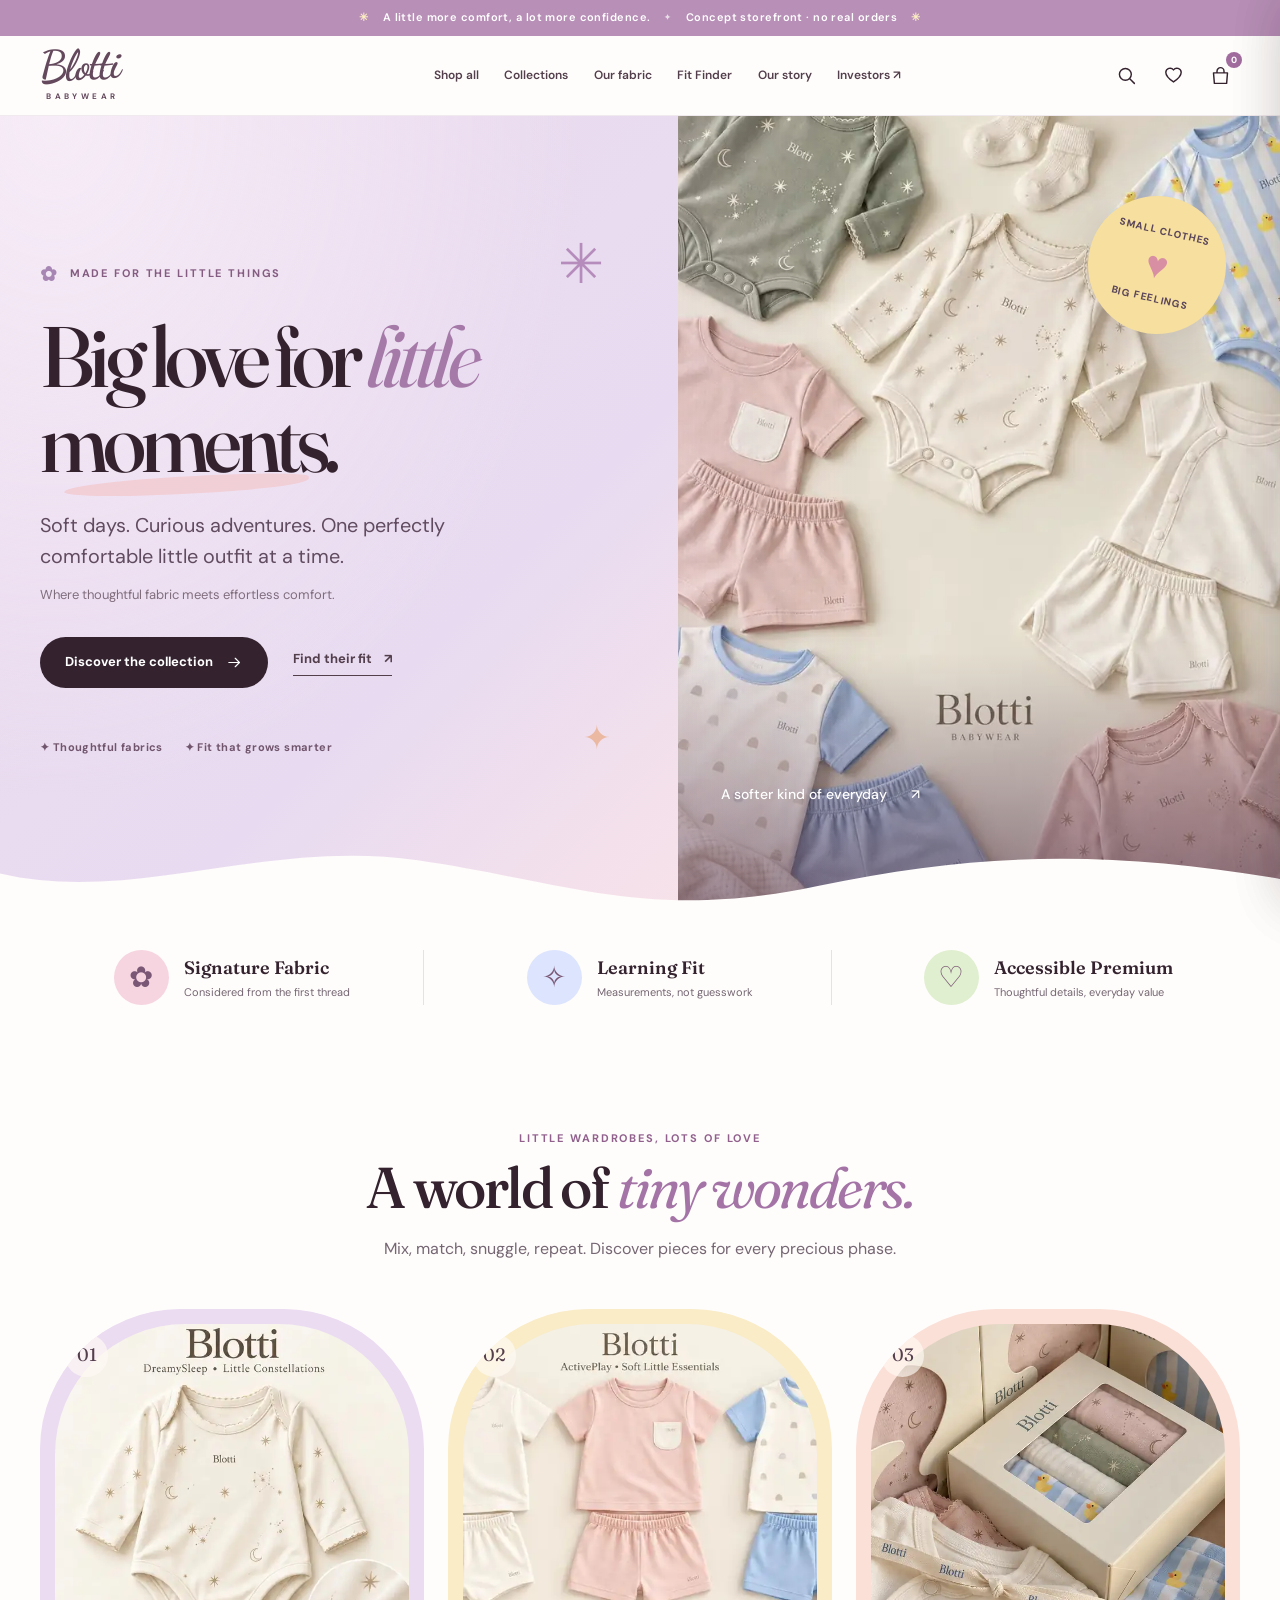
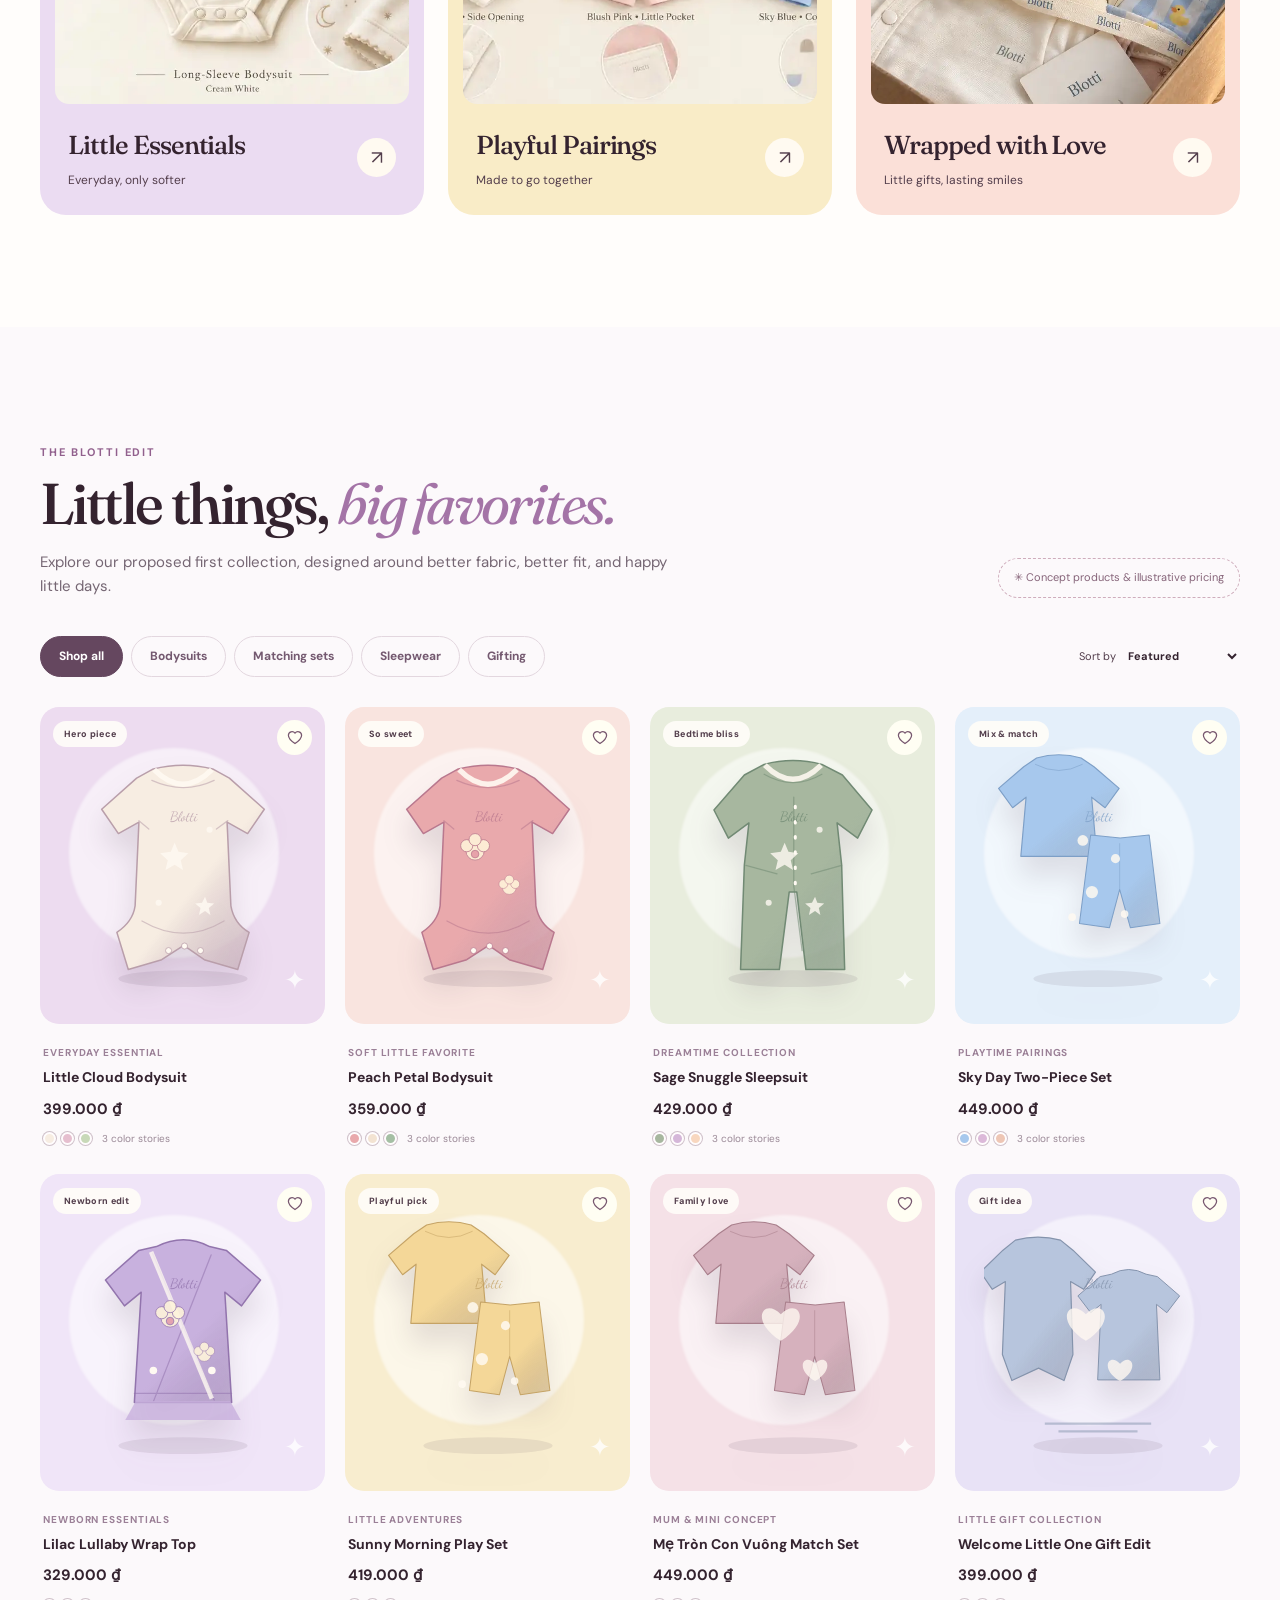
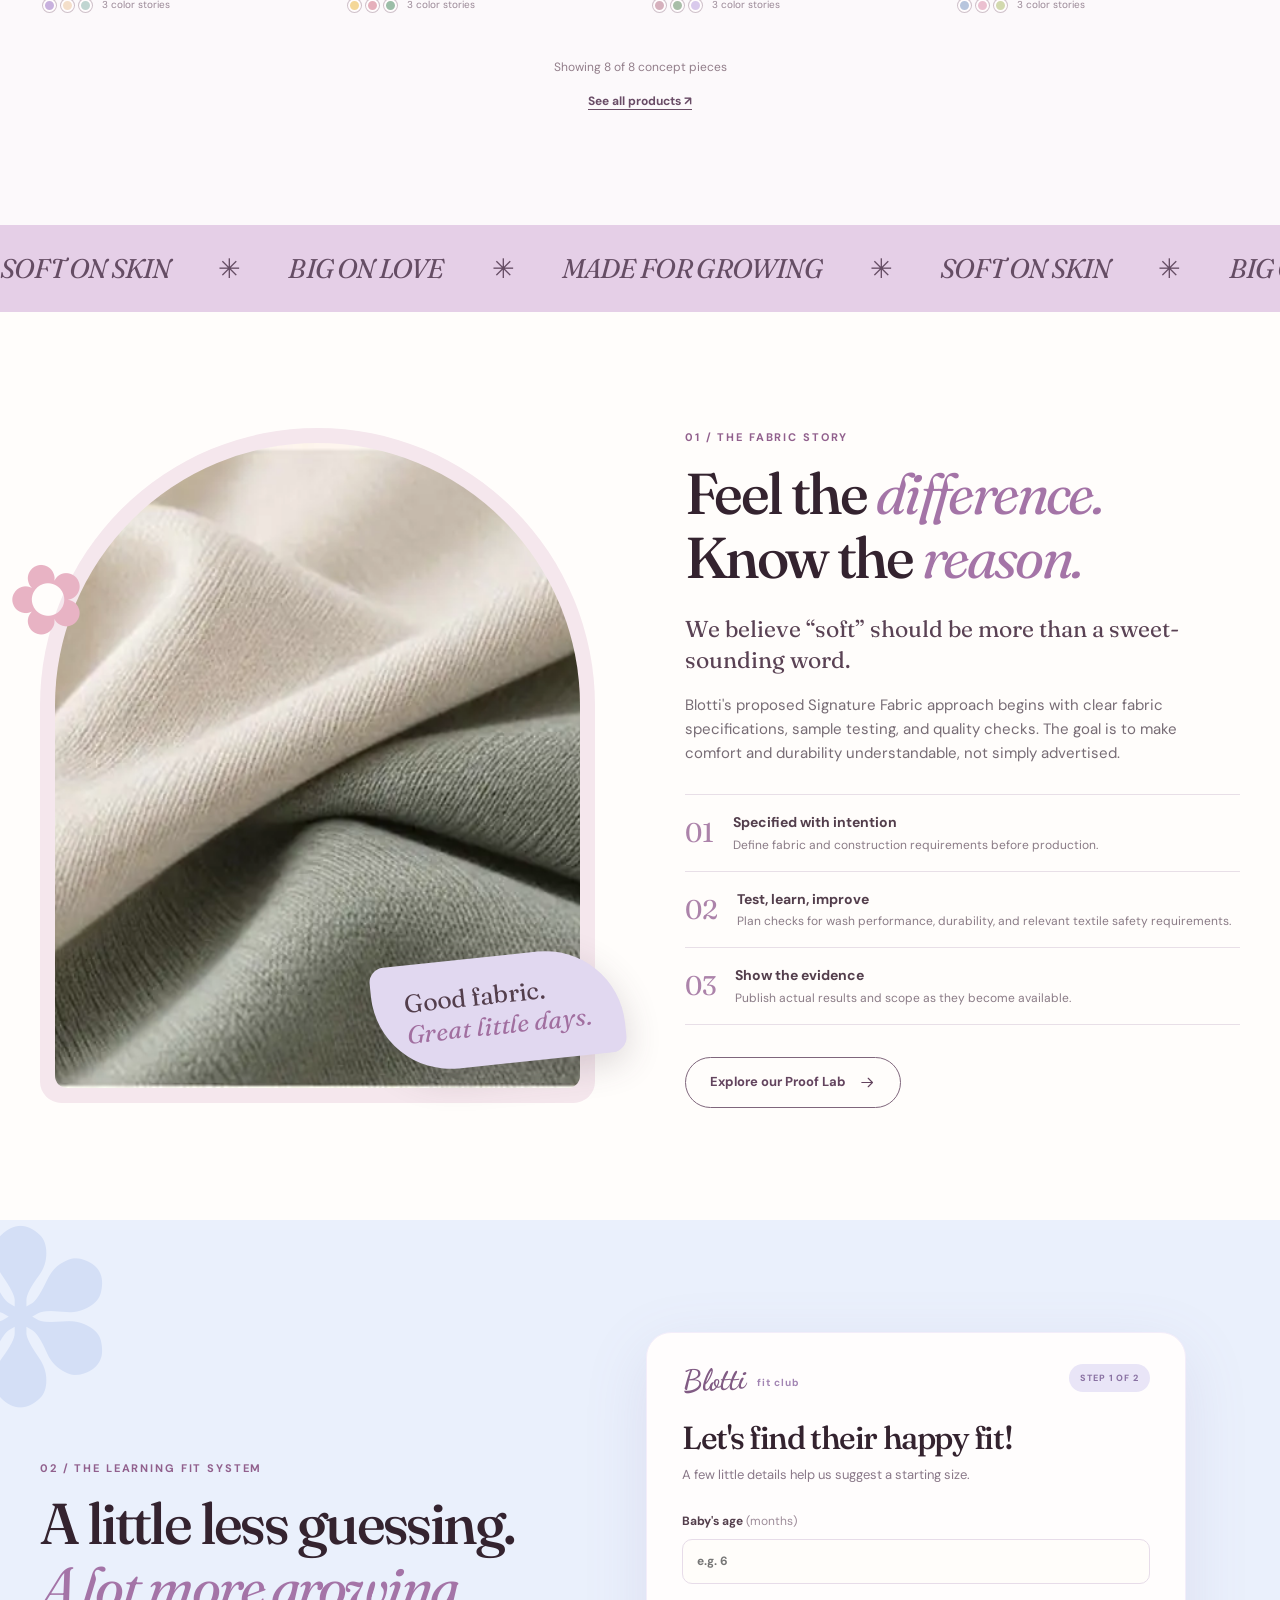
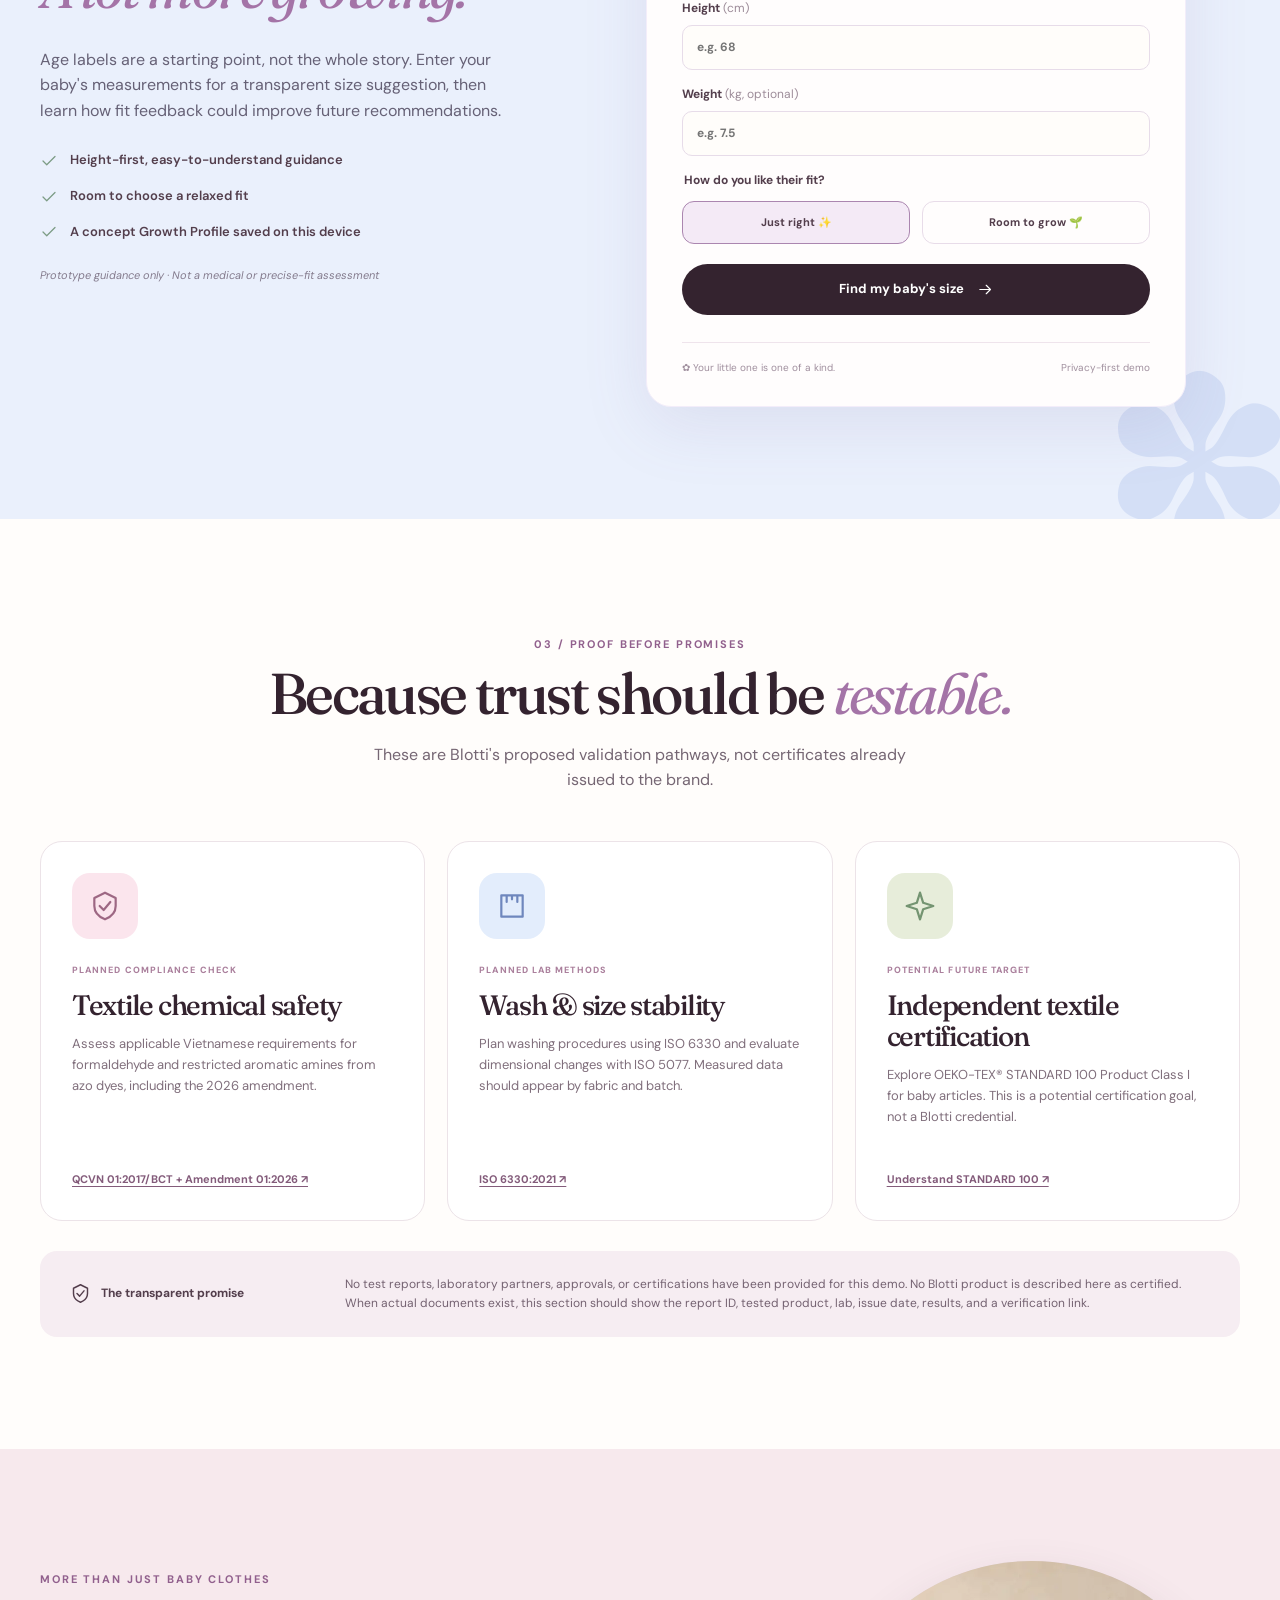
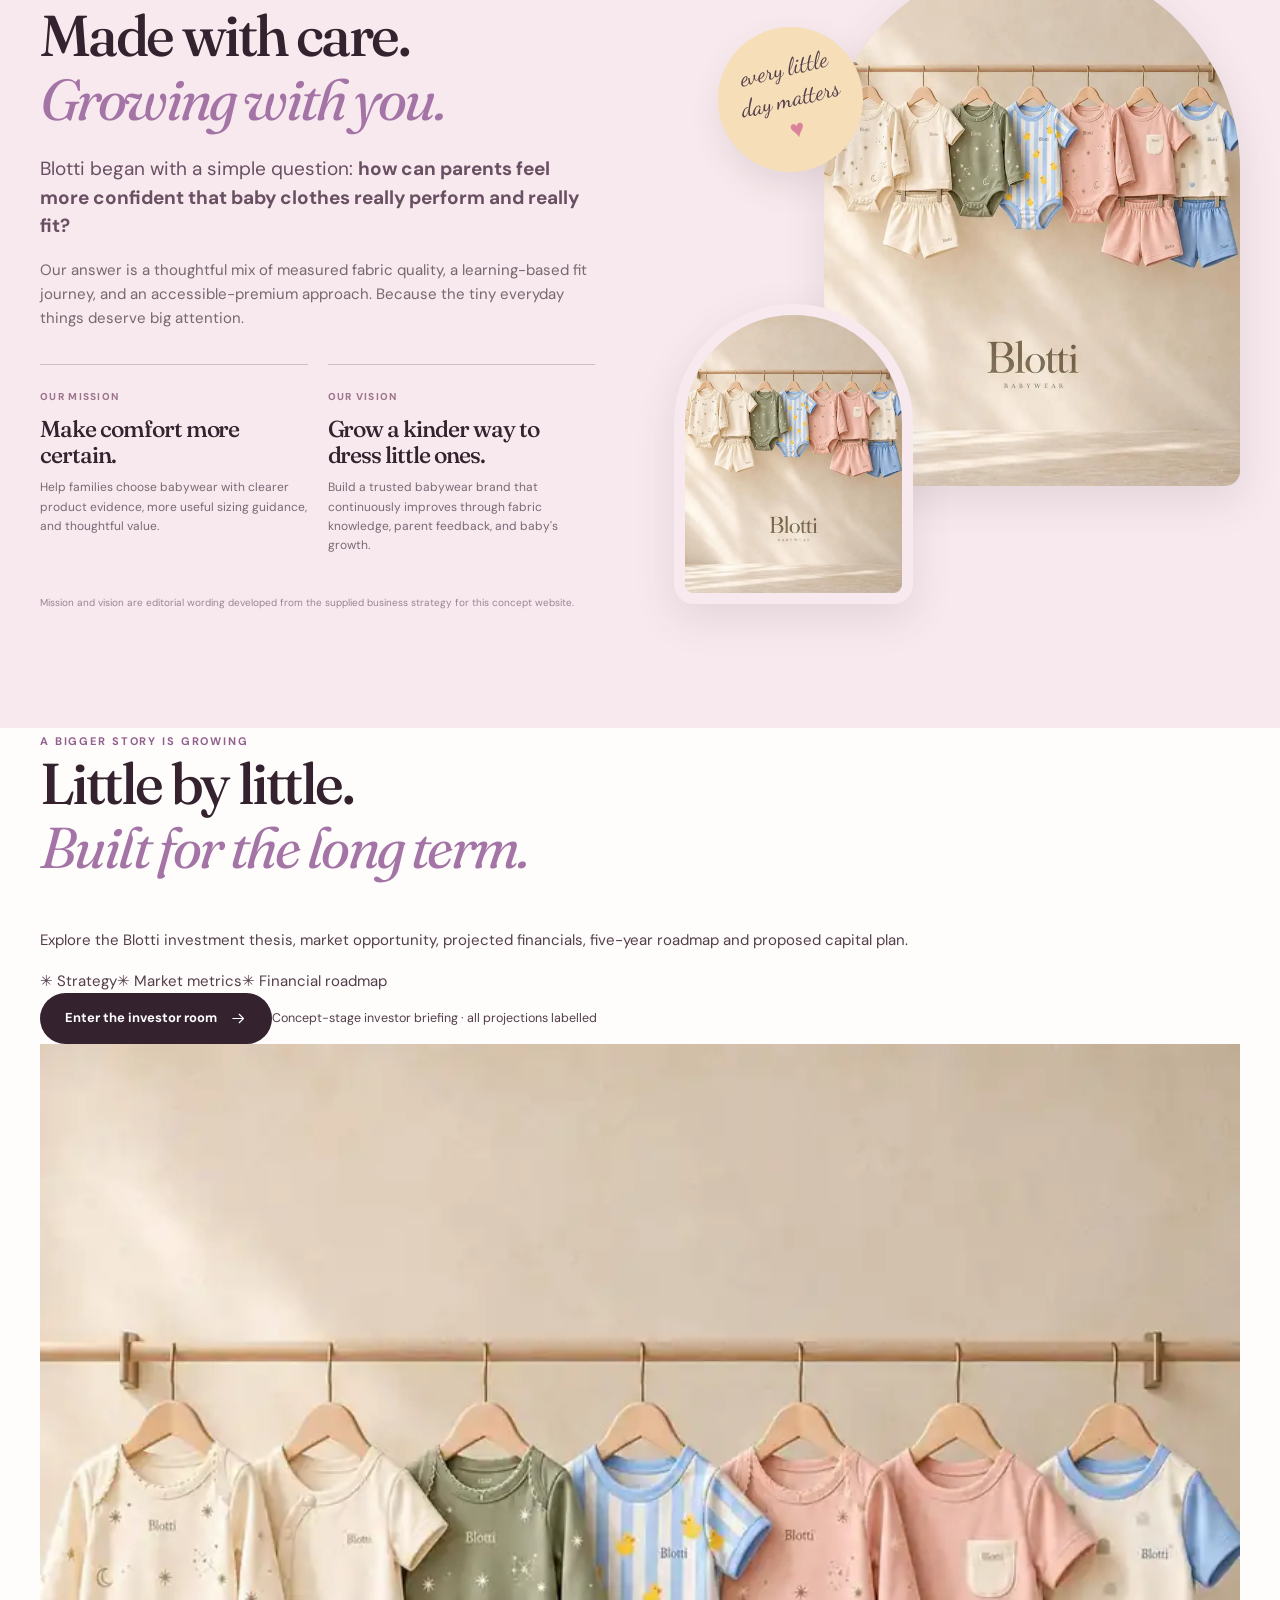
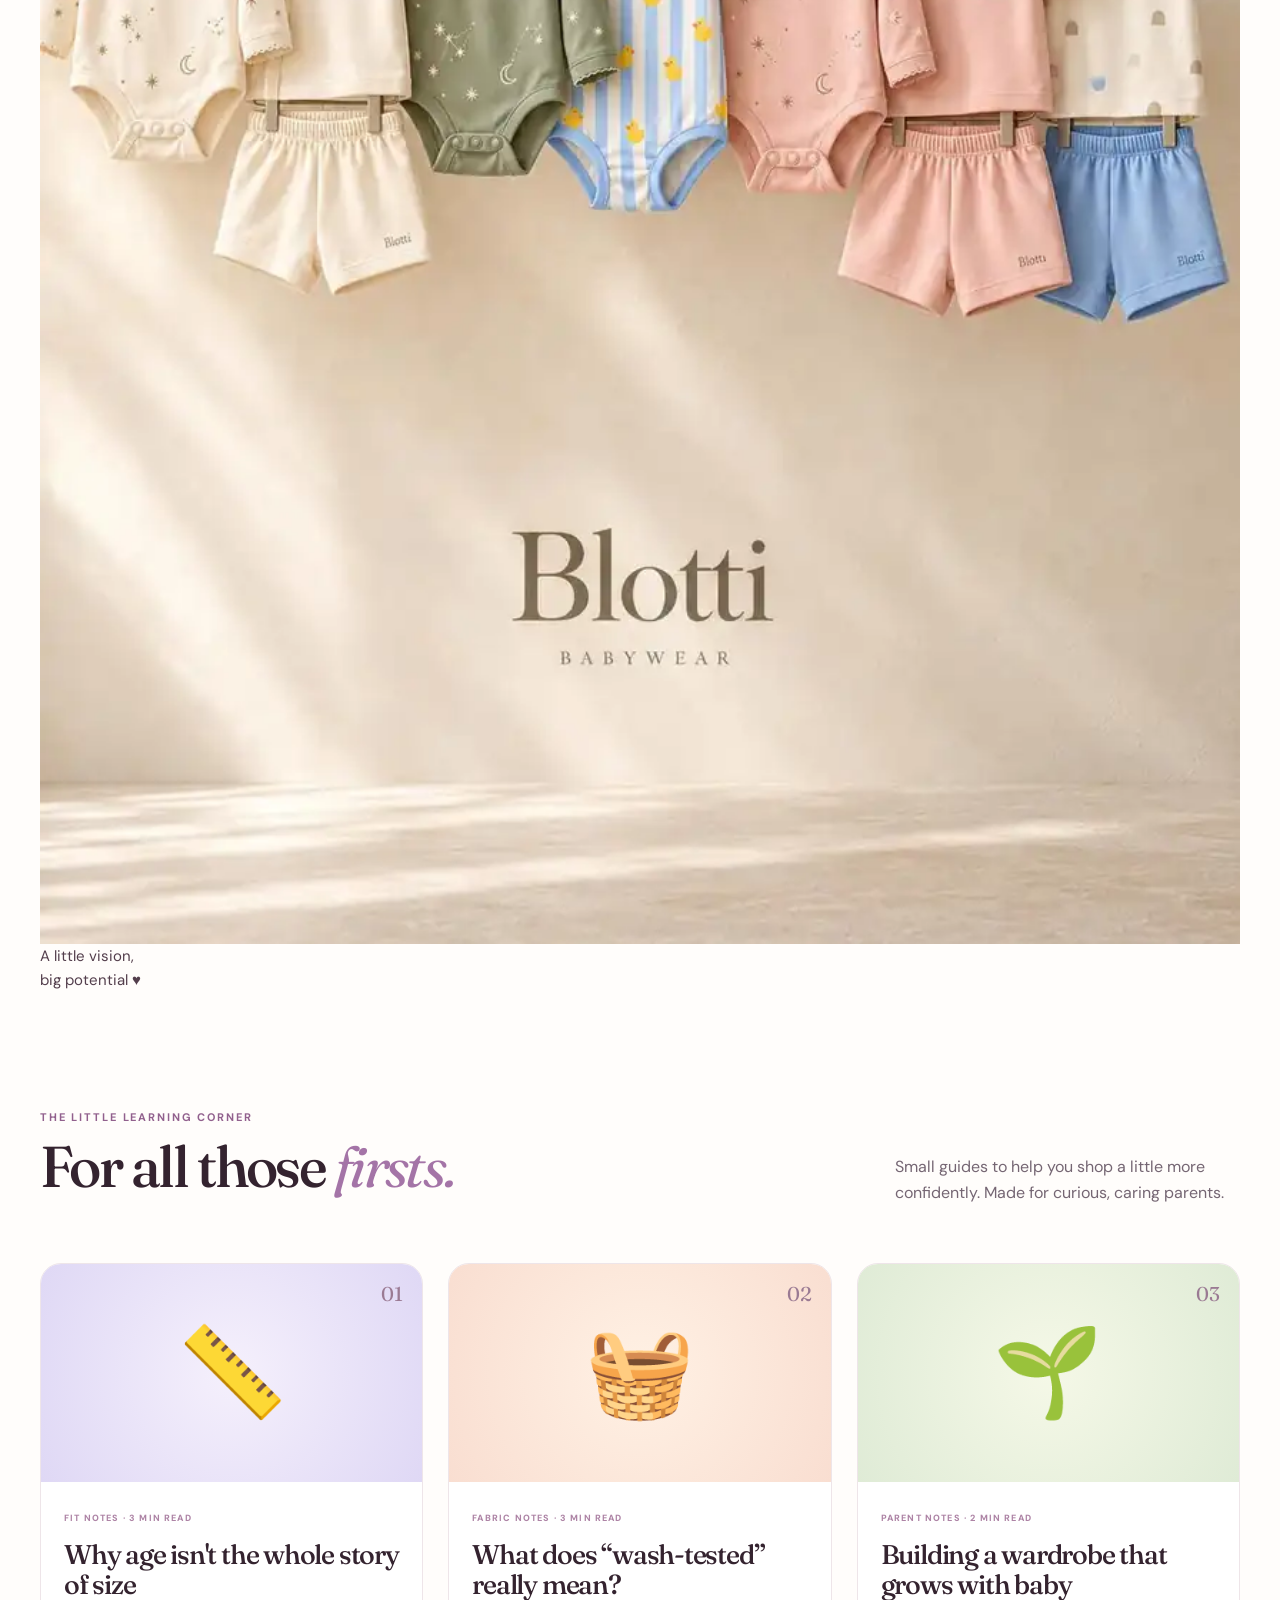
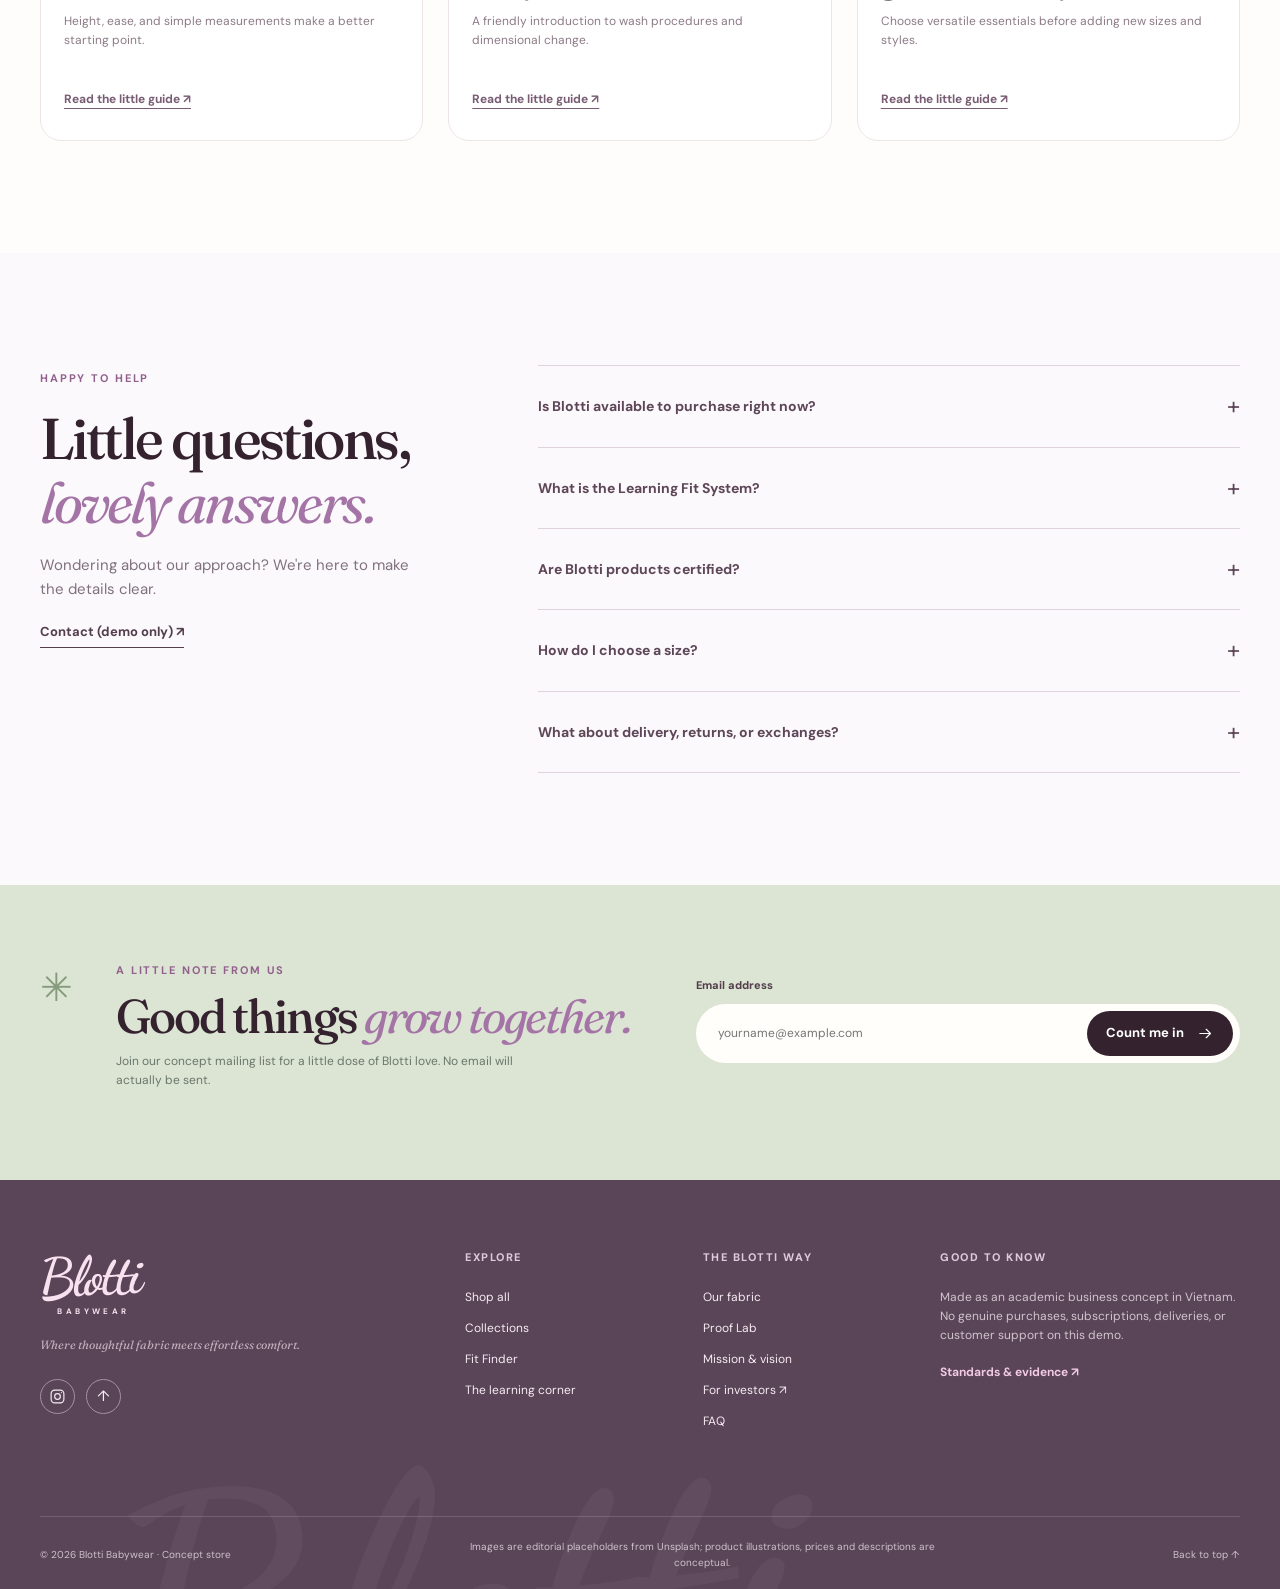
==== commit 001ea036: "assets: replace editorial lifestyle placeholders with Blotti-supplied ZIP photography" ====
--- a/index.html
+++ b/index.html
@@ -59,7 +59,7 @@
         <span class="hero-star hstar1" aria-hidden="true">✳</span><span class="hero-star hstar2" aria-hidden="true">✦</span>
       </div>
       <div class="hero-visual">
-        <img src="https://images.unsplash.com/photo-1766918780916-228d10b071be?auto=format&fit=crop&w=1300&q=82" alt="Colorful baby clothes and accessories arranged on shelves" fetchpriority="high">
+        <img src="assets/blotti-hero.webp" alt="Blotti concept babywear assortment in pastel colors" fetchpriority="high">
         <div class="hero-image-tint"></div>
         <div class="round-sticker" aria-hidden="true"><span>SMALL CLOTHES</span><b>♥</b><span>BIG FEELINGS</span></div>
         <div class="hero-photo-note">A softer kind of everyday <span>↗</span></div>
@@ -74,9 +74,9 @@
     <section class="section collections-section" id="collections">
       <div class="container"><div class="section-heading center reveal"><span class="eyebrow">LITTLE WARDROBES, LOTS OF LOVE</span><h2>A world of <em>tiny wonders.</em></h2><p>Mix, match, snuggle, repeat. Discover pieces for every precious phase.</p></div>
         <div class="collection-grid">
-          <a class="collection-card lavender reveal" href="#shop" data-filter-link="Bodysuits"><div class="collection-photo"><img loading="lazy" src="https://images.unsplash.com/photo-1766918780914-5df4a5a98c44?auto=format&fit=crop&w=700&q=80" alt="Pastel baby clothes hanging neatly together"></div><span class="collection-bubble">01</span><div class="collection-bottom"><span><b>Little Essentials</b><small>Everyday, only softer</small></span><span class="circle-arrow">↗</span></div></a>
-          <a class="collection-card butter reveal" href="#shop" data-filter-link="Sets"><div class="collection-photo"><img loading="lazy" src="https://images.unsplash.com/photo-1777397660834-67c6d0eabe15?auto=format&fit=crop&w=700&q=80" alt="Baby outfit with accessories arranged in a flat lay"></div><span class="collection-bubble">02</span><div class="collection-bottom"><span><b>Playful Pairings</b><small>Made to go together</small></span><span class="circle-arrow">↗</span></div></a>
-          <a class="collection-card peach reveal" href="#shop" data-filter-link="Gifting"><div class="collection-photo"><img loading="lazy" src="https://images.unsplash.com/photo-1764665818844-7cb4f51935d5?auto=format&fit=crop&w=700&q=80" alt="Delicate baby clothing in a softly lit nursery"></div><span class="collection-bubble">03</span><div class="collection-bottom"><span><b>Wrapped with Love</b><small>Little gifts, lasting smiles</small></span><span class="circle-arrow">↗</span></div></a>
+          <a class="collection-card lavender reveal" href="#shop" data-filter-link="Bodysuits"><div class="collection-photo"><img loading="lazy" src="assets/blotti-sleep-cream.webp" alt="Blotti DreamySleep cream bodysuit concept product image"></div><span class="collection-bubble">01</span><div class="collection-bottom"><span><b>Little Essentials</b><small>Everyday, only softer</small></span><span class="circle-arrow">↗</span></div></a>
+          <a class="collection-card butter reveal" href="#shop" data-filter-link="Sets"><div class="collection-photo"><img loading="lazy" src="assets/blotti-play-overview.webp" alt="Blotti ActivePlay concept apparel assortment"></div><span class="collection-bubble">02</span><div class="collection-bottom"><span><b>Playful Pairings</b><small>Made to go together</small></span><span class="circle-arrow">↗</span></div></a>
+          <a class="collection-card peach reveal" href="#shop" data-filter-link="Gifting"><div class="collection-photo"><img loading="lazy" src="assets/blotti-packaging.webp" alt="Blotti babywear concept gift packaging"></div><span class="collection-bubble">03</span><div class="collection-bottom"><span><b>Wrapped with Love</b><small>Little gifts, lasting smiles</small></span><span class="circle-arrow">↗</span></div></a>
         </div>
       </div>
     </section>
@@ -91,7 +91,7 @@
     <section class="marquee-band" aria-label="Blotti promise"><div class="marquee-track" aria-hidden="true"><span>SOFT ON SKIN</span>✳<span>BIG ON LOVE</span>✳<span>MADE FOR GROWING</span>✳<span>SOFT ON SKIN</span>✳<span>BIG ON LOVE</span>✳<span>MADE FOR GROWING</span>✳</div></section>
     <section class="section fabric-section" id="fabric">
       <div class="container fabric-layout">
-        <div class="fabric-visual reveal"><img src="https://images.unsplash.com/photo-1768693602418-260d828b878d?auto=format&fit=crop&w=1100&q=85" loading="lazy" alt="Clean, neatly folded baby textiles in a basket"><span class="fabric-flower" aria-hidden="true">✿</span><div class="fabric-tag">Good fabric.<br><em>Great little days.</em></div></div>
+        <div class="fabric-visual reveal"><img src="assets/blotti-fabric-cotton.webp" loading="lazy" alt="Cotton-spandex textile sample provided in the Blotti concept asset set"><span class="fabric-flower" aria-hidden="true">✿</span><div class="fabric-tag">Good fabric.<br><em>Great little days.</em></div></div>
         <div class="fabric-content reveal"><span class="eyebrow">01 / THE FABRIC STORY</span><h2>Feel the <em>difference.</em><br>Know the <em>reason.</em></h2><p class="large-copy">We believe “soft” should be more than a sweet-sounding word.</p><p>Blotti's proposed Signature Fabric approach begins with clear fabric specifications, sample testing, and quality checks. The goal is to make comfort and durability understandable, not simply advertised.</p>
         <div class="fabric-features"><div><span>01</span><p><b>Specified with intention</b><small>Define fabric and construction requirements before production.</small></p></div><div><span>02</span><p><b>Test, learn, improve</b><small>Plan checks for wash performance, durability, and relevant textile safety requirements.</small></p></div><div><span>03</span><p><b>Show the evidence</b><small>Publish actual results and scope as they become available.</small></p></div></div>
         <a href="#proof" class="pill outline">Explore our Proof Lab <svg class="icon"><use href="#i-arrow"/></svg></a></div>
@@ -123,12 +123,12 @@
     </section>
     <section class="section story-section" id="story">
       <div class="container story-layout"><div class="story-copy reveal"><span class="eyebrow">MORE THAN JUST BABY CLOTHES</span><h2>Made with care.<br><em>Growing with you.</em></h2><p class="story-intro">Blotti began with a simple question: <b>how can parents feel more confident that baby clothes really perform and really fit?</b></p><p>Our answer is a thoughtful mix of measured fabric quality, a learning-based fit journey, and an accessible-premium approach. Because the tiny everyday things deserve big attention.</p><div class="mission-vision"><div><span>OUR MISSION</span><h3>Make comfort more certain.</h3><p>Help families choose babywear with clearer product evidence, more useful sizing guidance, and thoughtful value.</p></div><div><span>OUR VISION</span><h3>Grow a kinder way to dress little ones.</h3><p>Build a trusted babywear brand that continuously improves through fabric knowledge, parent feedback, and baby's growth.</p></div></div><small class="editorial-note">Mission and vision are editorial wording developed from the supplied business strategy for this concept website.</small></div>
-        <div class="story-photos reveal"><div class="story-photo photo-a"><img loading="lazy" src="https://images.unsplash.com/photo-1489791505242-b6b0603a0f31?auto=format&fit=crop&w=900&q=80" alt="Newborn baby resting peacefully"></div><div class="story-photo photo-b"><img loading="lazy" src="https://images.unsplash.com/photo-1766918780916-228d10b071be?auto=format&fit=crop&w=600&q=80" alt="Colorful babywear in an organized nursery"></div><span class="story-sticker">every little<br>day matters <span>♥</span></span></div></div>
+        <div class="story-photos reveal"><div class="story-photo photo-a"><img loading="lazy" src="assets/blotti-lookbook.webp" alt="Blotti pastel babywear collection concept hanging on a rack"></div><div class="story-photo photo-b"><img loading="lazy" src="assets/blotti-collection.webp" alt="Blotti collection concept imagery"></div><span class="story-sticker">every little<br>day matters <span>♥</span></span></div></div>
     </section>
     <section class="inv-teaser-section" id="investorTeaser" aria-labelledby="investorTeaserTitle">
       <div class="container inv-teaser-layout">
         <div class="inv-teaser-copy"><span class="eyebrow">A BIGGER STORY IS GROWING</span><h2 id="investorTeaserTitle">Little by little.<br><em>Built for the long term.</em></h2><p>Explore the Blotti investment thesis, market opportunity, projected financials, five-year roadmap and proposed capital plan.</p><div class="inv-teaser-tags"><span>✳ Strategy</span><span>✳ Market metrics</span><span>✳ Financial roadmap</span></div><a href="investors.html" class="pill dark">Enter the investor room <svg class="icon"><use href="#i-arrow"/></svg></a><small>Concept-stage investor briefing · all projections labelled</small></div>
-        <a class="inv-teaser-visual" href="investors.html" aria-label="Explore Blotti's investor briefing"><img src="https://images.unsplash.com/photo-1766918780916-228d10b071be?auto=format&fit=crop&w=1200&q=82" alt="Illustrative babywear display"><div class="inv-teaser-visual-sticker">A little vision,<br>big potential <span>♥</span></div></a>
+        <a class="inv-teaser-visual" href="investors.html" aria-label="Explore Blotti's investor briefing"><img src="assets/blotti-collection.webp" alt="Illustrative babywear display"><div class="inv-teaser-visual-sticker">A little vision,<br>big potential <span>♥</span></div></a>
       </div>
     </section>
     <section class="section guide-section" id="journal"><div class="container"><div class="section-heading split reveal"><div><span class="eyebrow">THE LITTLE LEARNING CORNER</span><h2>For all those <em>firsts.</em></h2></div><p>Small guides to help you shop a little more confidently. Made for curious, caring parents.</p></div><div class="guide-grid"><article class="guide-card reveal"><div class="guide-visual guide-purple">📏<span>01</span></div><div><span class="guide-kicker">FIT NOTES · 3 MIN READ</span><h3>Why age isn't the whole story of size</h3><p>Height, ease, and simple measurements make a better starting point.</p><button type="button" data-guide="fit" class="guide-open">Read the little guide ↗</button></div></article><article class="guide-card reveal"><div class="guide-visual guide-peach">🧺<span>02</span></div><div><span class="guide-kicker">FABRIC NOTES · 3 MIN READ</span><h3>What does “wash-tested” really mean?</h3><p>A friendly introduction to wash procedures and dimensional change.</p><button type="button" data-guide="fabric" class="guide-open">Read the little guide ↗</button></div></article><article class="guide-card reveal"><div class="guide-visual guide-mint">🌱<span>03</span></div><div><span class="guide-kicker">PARENT NOTES · 2 MIN READ</span><h3>Building a wardrobe that grows with baby</h3><p>Choose versatile essentials before adding new sizes and styles.</p><button type="button" data-guide="growth" class="guide-open">Read the little guide ↗</button></div></article></div></div></section>
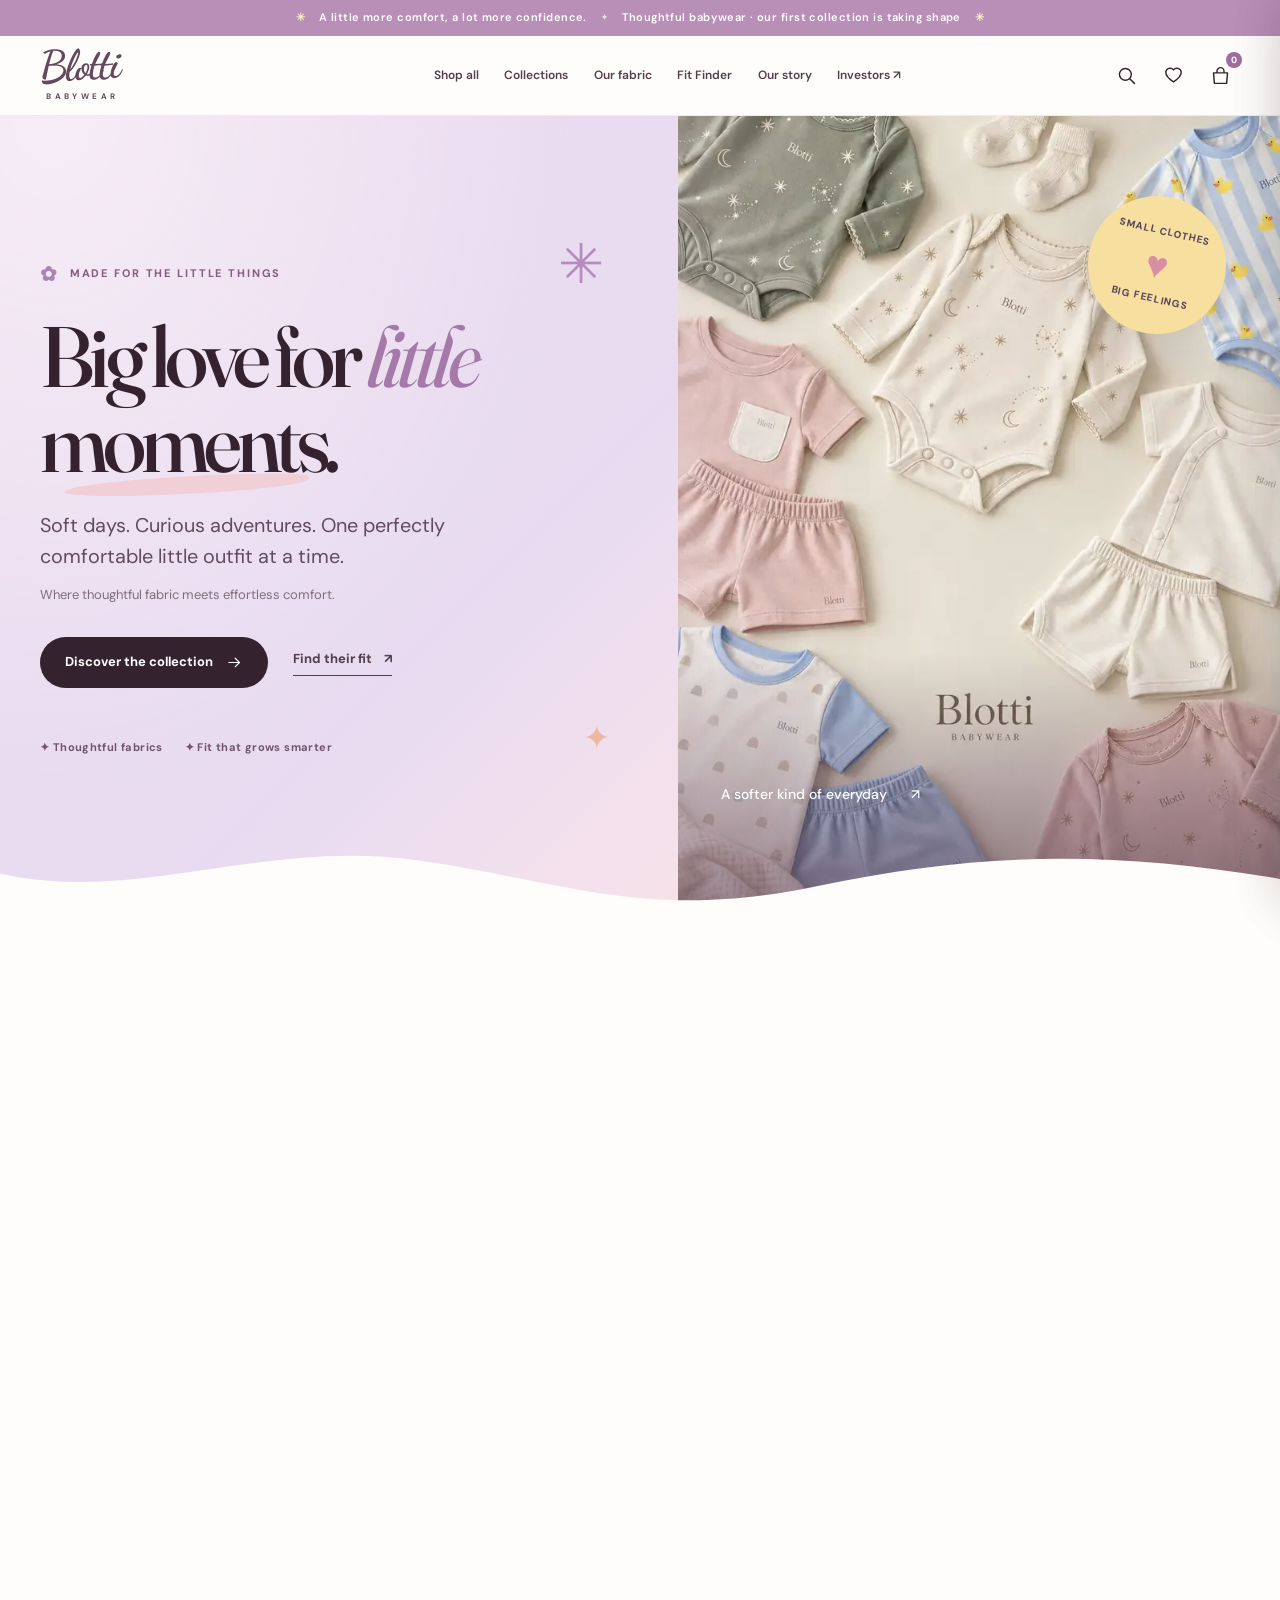
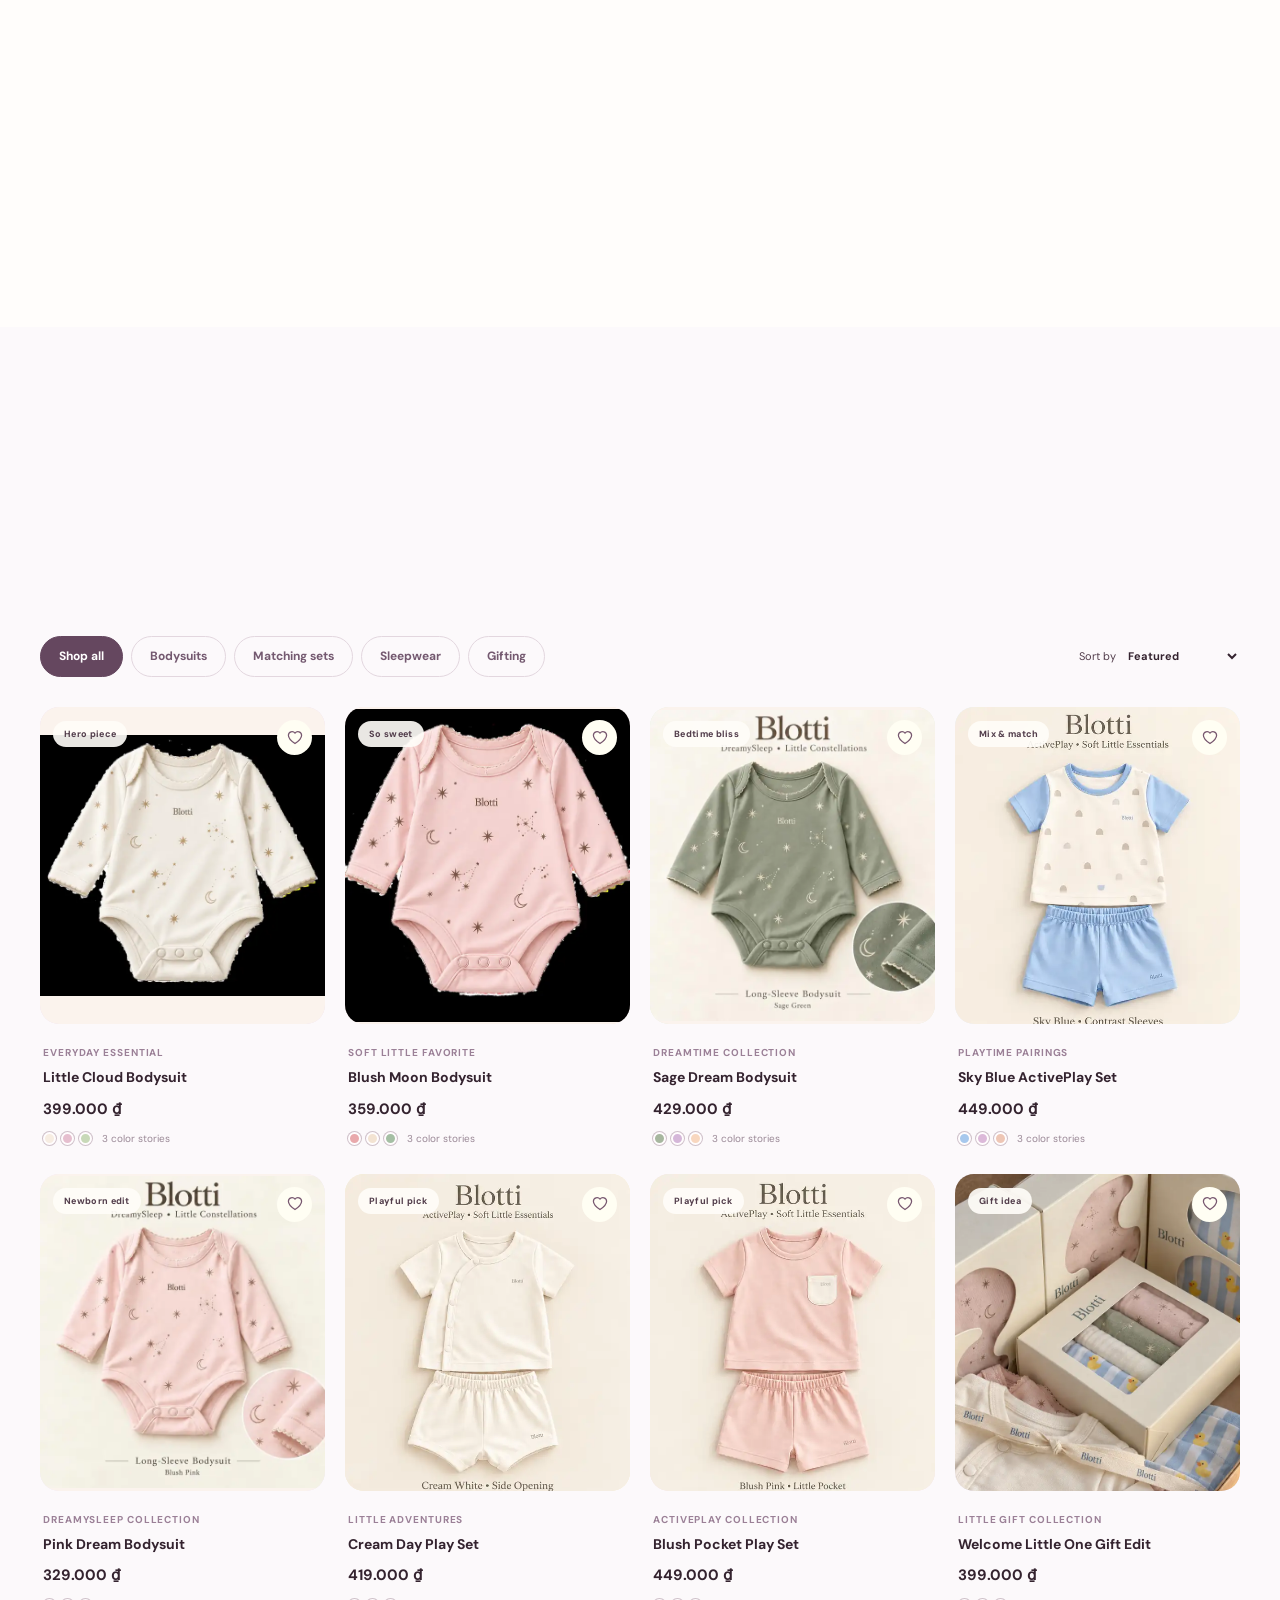
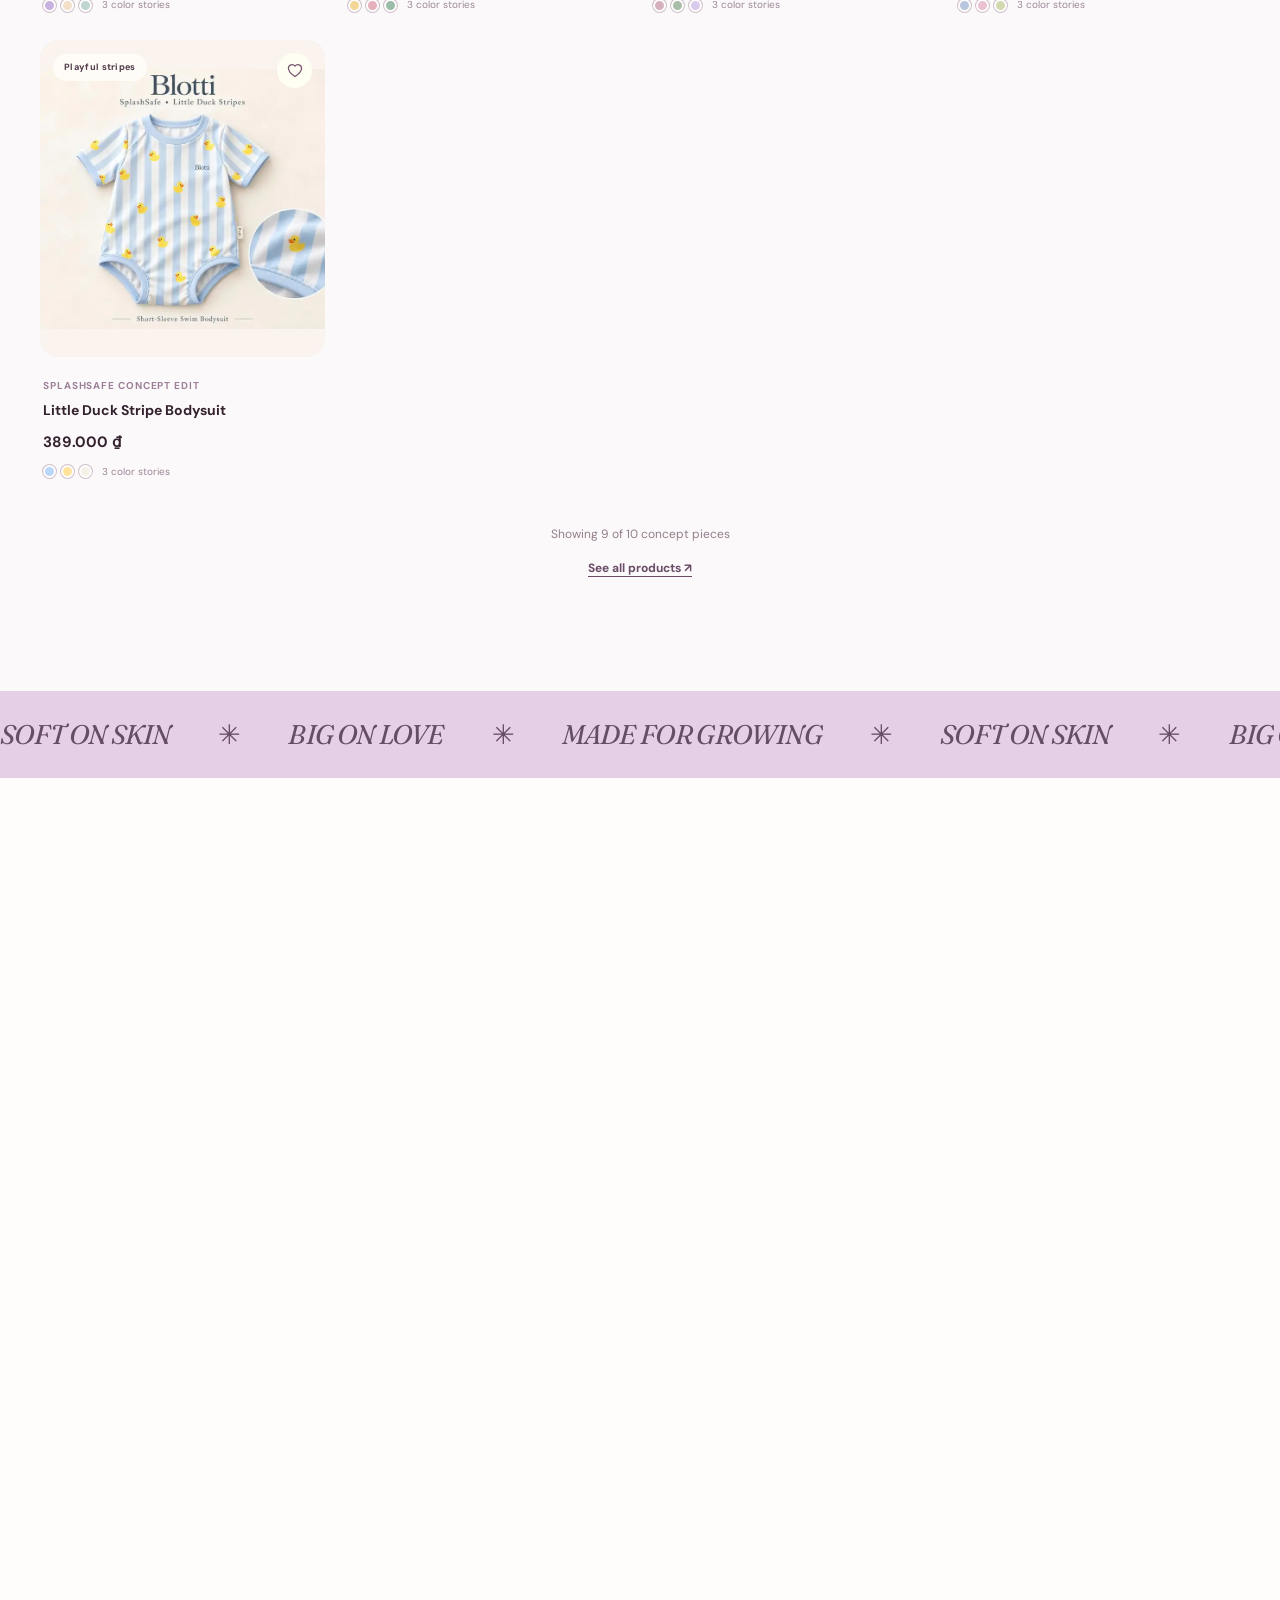
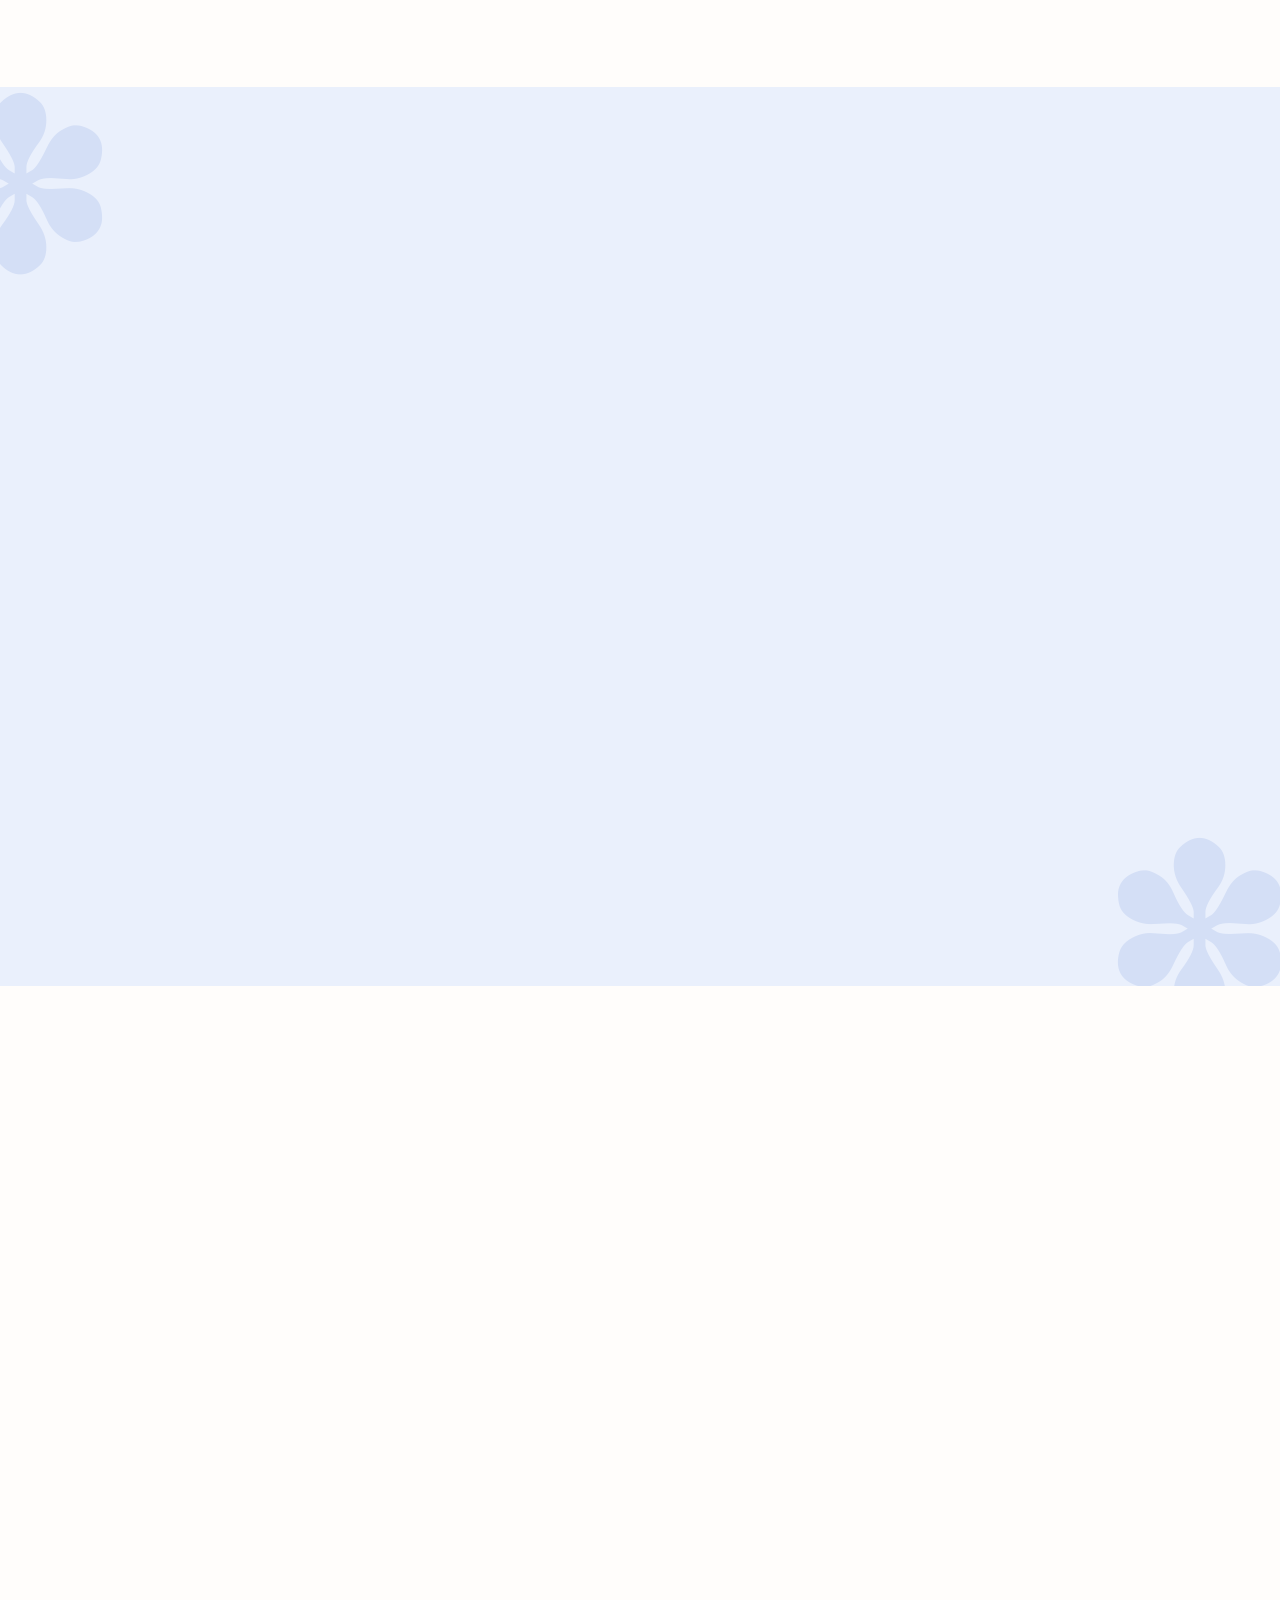
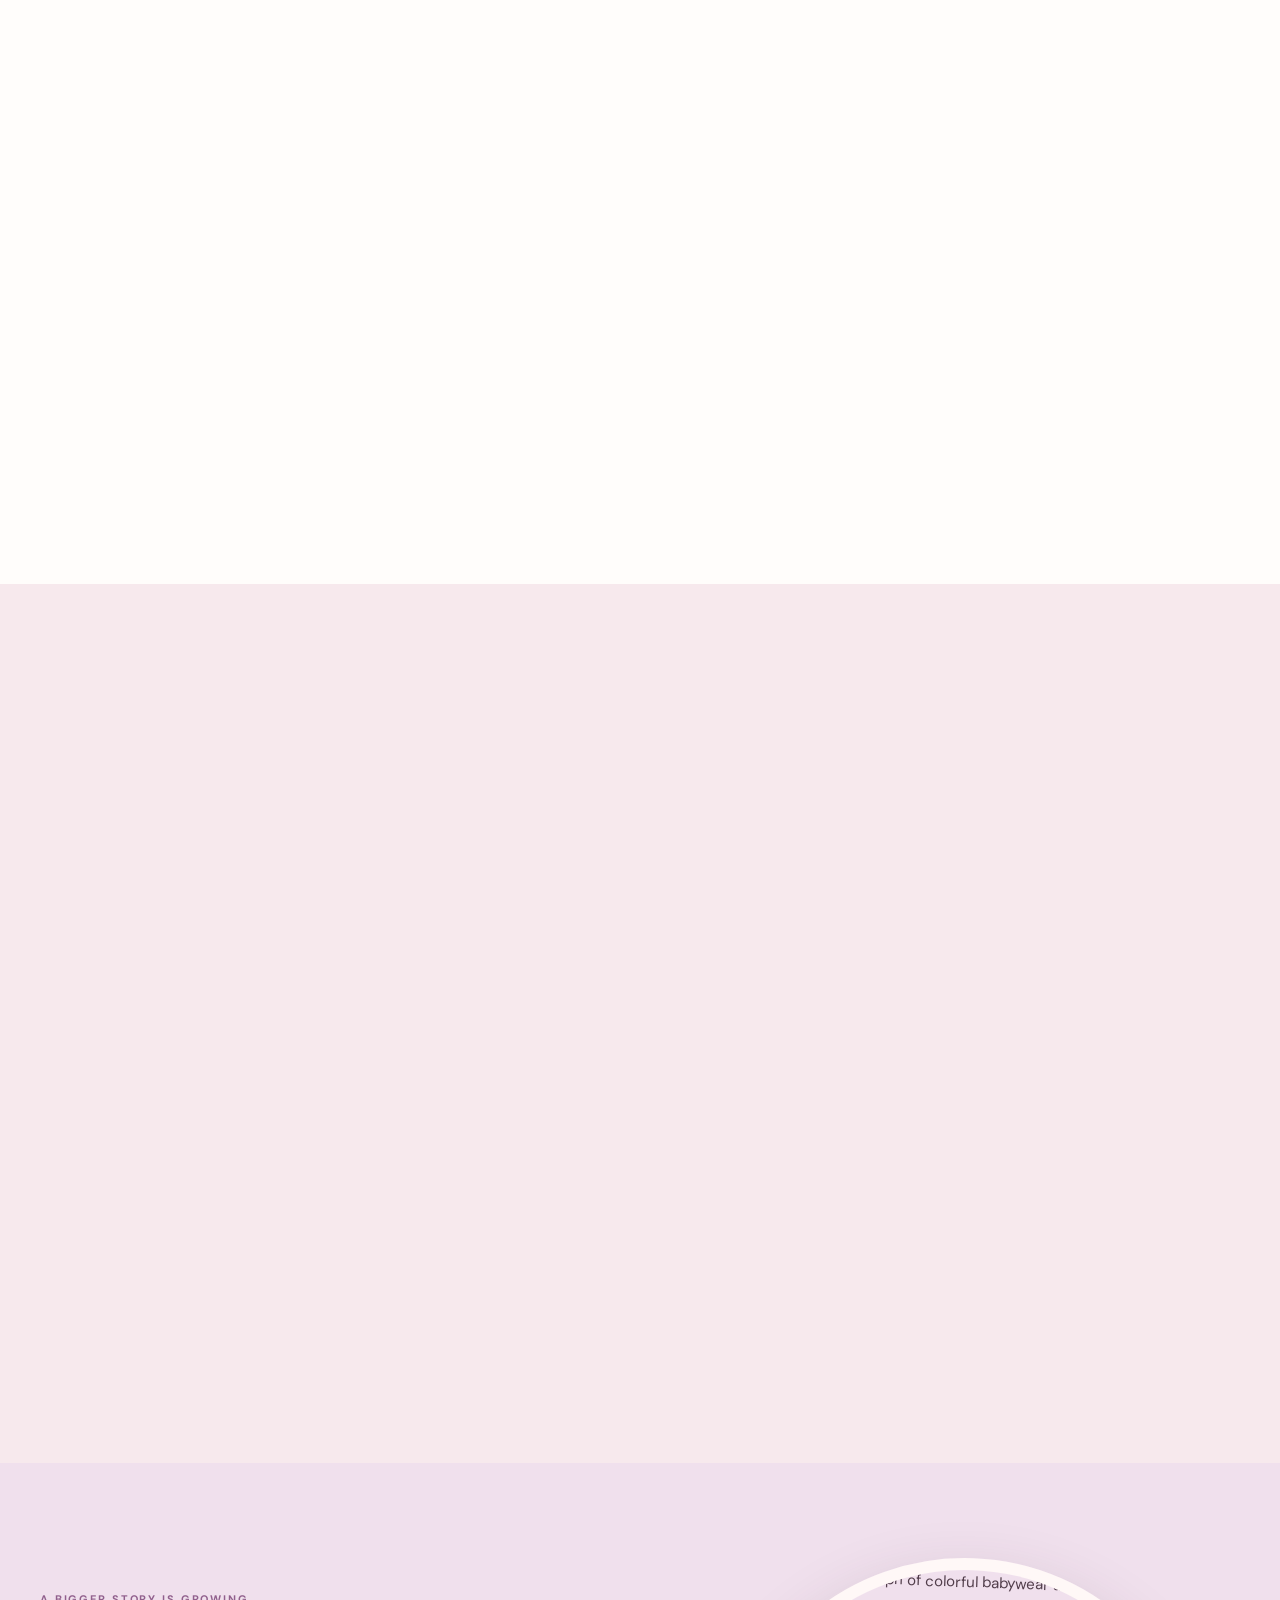
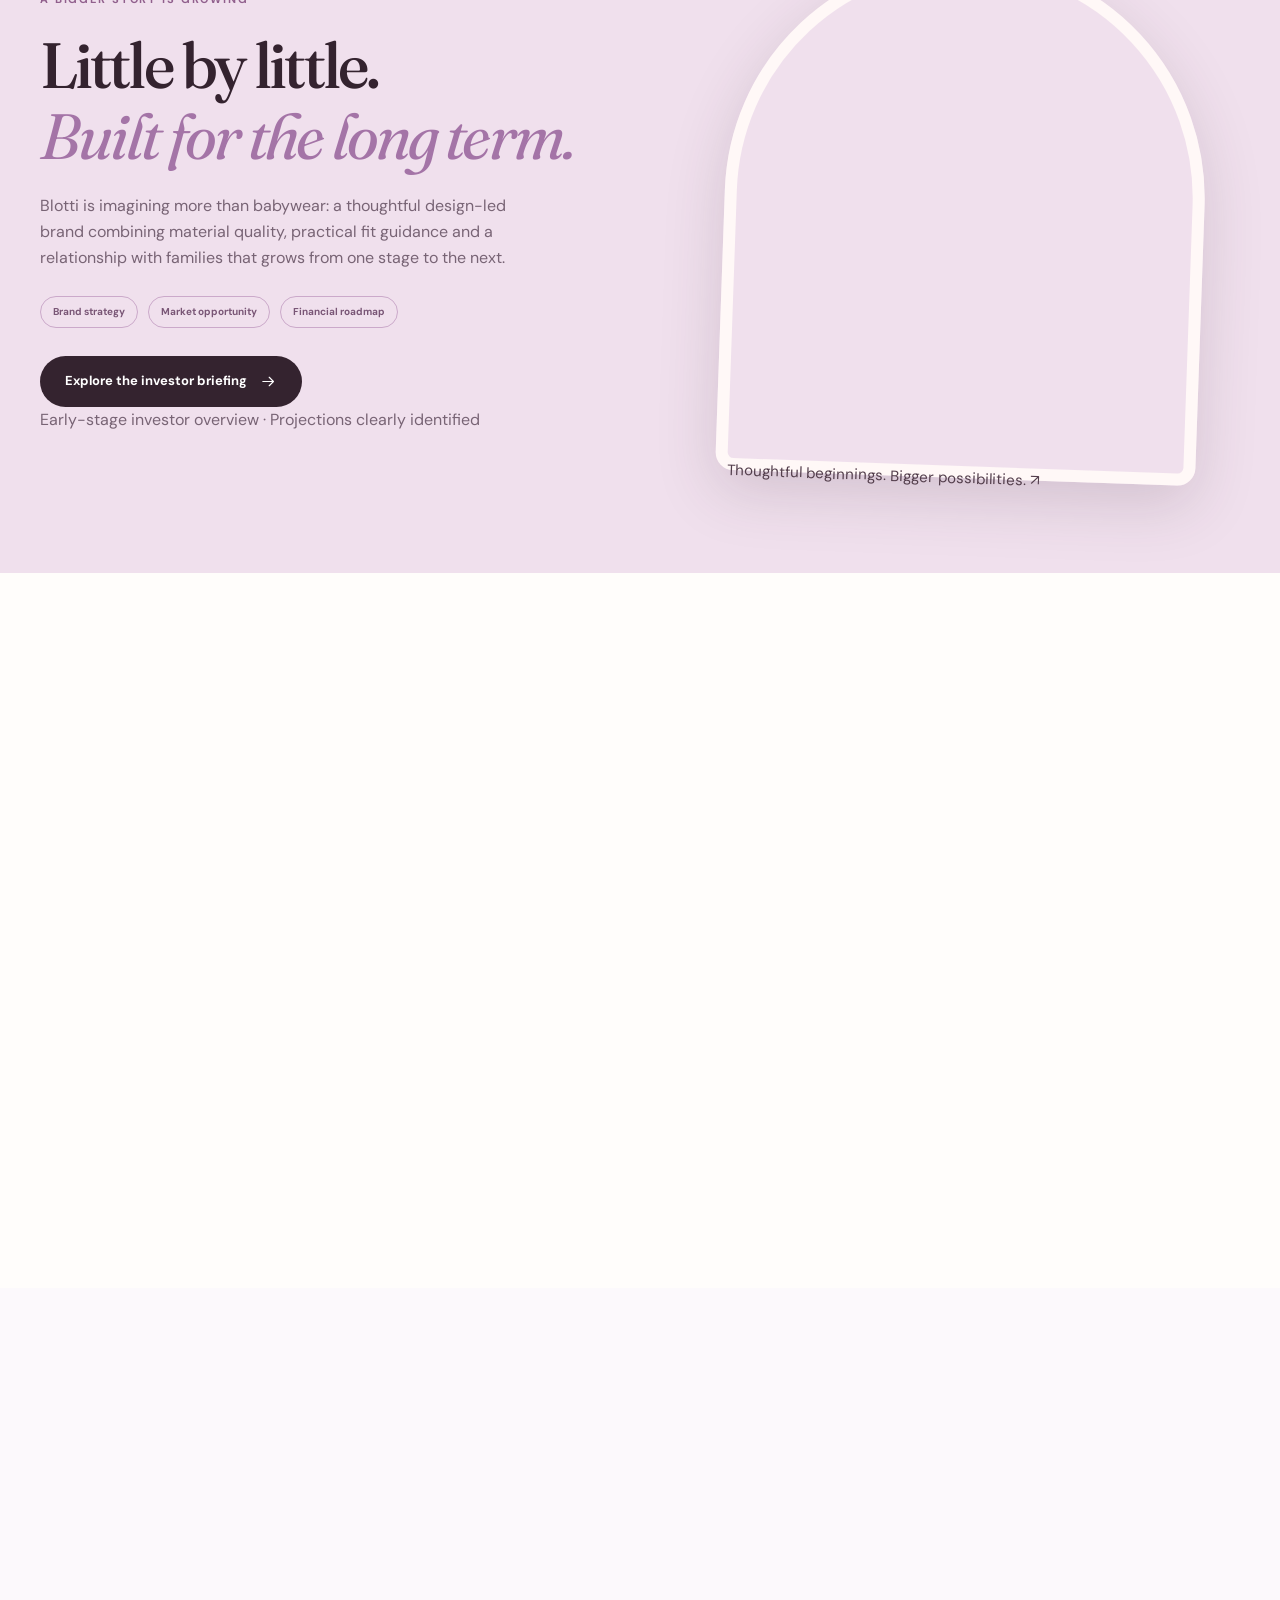
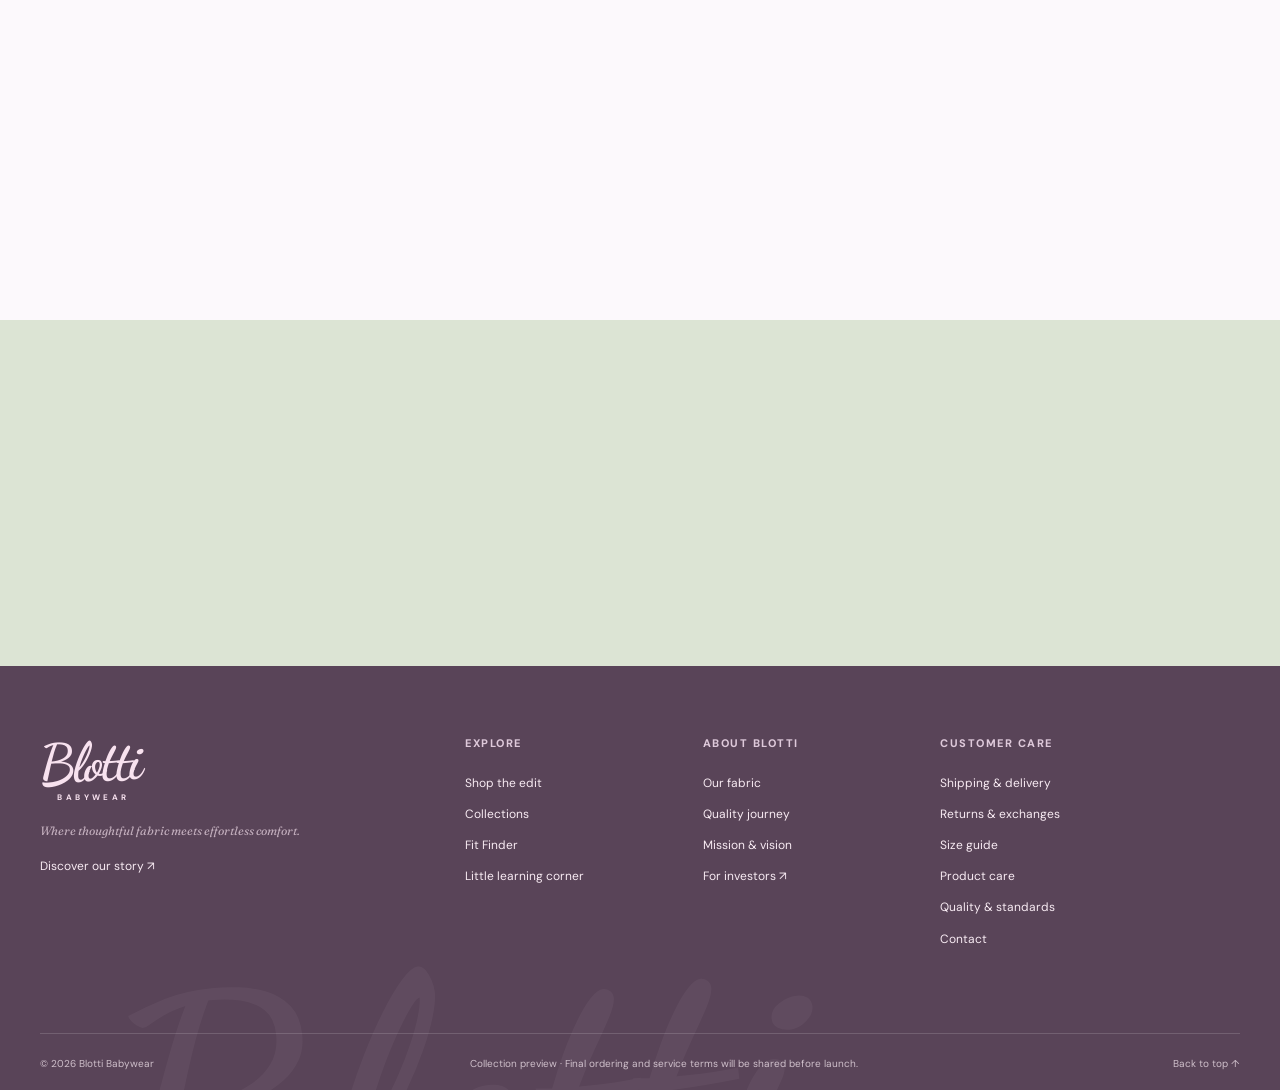
==== commit 5a31bf4c: "fix: redesign investor teaser and journal with editorial photography; add quality and customer care " ====
--- a/index.html
+++ b/index.html
@@ -10,8 +10,8 @@
   <link rel="preconnect" href="https://fonts.gstatic.com" crossorigin>
   <link rel="preconnect" href="https://images.unsplash.com">
   <link href="https://fonts.googleapis.com/css2?family=DM+Sans:wght@400;500;600;700&family=Dancing+Script:wght@500;600;700&family=Fraunces:opsz,wght,SOFT,WONK@9..144,400,30,1;9..144,500,30,1;9..144,600,30,1;9..144,700,30,1&display=swap" rel="stylesheet">
-  <link rel="stylesheet" href="styles.css">
-  <script src="app.js" defer></script>
+  <link rel="stylesheet" href="styles.css?v=20261030-polish2">
+  <script src="app.js?v=20261030-polish2" defer></script>
 </head>
 <body>
   <svg class="svg-defs" xmlns="http://www.w3.org/2000/svg" aria-hidden="true">
@@ -29,7 +29,7 @@
     <symbol id="i-instagram" viewBox="0 0 24 24"><rect x="3" y="3" width="18" height="18" rx="5"/><circle cx="12" cy="12" r="4"/><circle cx="17.5" cy="6.5" r=".9" fill="currentColor" stroke="none"/></symbol>
   </svg>
   <a class="skip-link" href="#main">Skip to content</a>
-  <div class="announcement"><span class="announcement-sparkle">✳</span> A little more comfort, a lot more confidence. <span class="announce-divider">✦</span> Concept storefront · no real orders <span class="announcement-sparkle">✳</span></div>
+  <div class="announcement"><span class="announcement-sparkle">✳</span> A little more comfort, a lot more confidence. <span class="announce-divider">✦</span> Thoughtful babywear · our first collection is taking shape <span class="announcement-sparkle">✳</span></div>
   <header class="site-header" id="top">
     <div class="header-inner container">
       <button class="icon-button mobile-menu-btn" id="menuToggle" aria-label="Open menu" aria-controls="mainNav" aria-expanded="false"><svg class="icon"><use href="#i-menu"/></svg></button>
@@ -82,7 +82,7 @@
     </section>
     <section class="section shop-section" id="shop">
       <div class="container">
-        <div class="shop-heading reveal"><div><span class="eyebrow">THE BLOTTI EDIT</span><h2>Little things, <em>big favorites.</em></h2><p>Explore our proposed first collection, designed around better fabric, better fit, and happy little days.</p></div><div class="catalog-note">✳ Concept products & illustrative pricing</div></div>
+        <div class="shop-heading reveal"><div><span class="eyebrow">THE BLOTTI EDIT</span><h2>Little things, <em>big favorites.</em></h2><p>Discover our first collection edit: considered babywear, softer color stories, and little details that matter.</p></div><div class="catalog-note">The first Blotti edit · Collection preview</div></div>
         <div class="catalog-toolbar"><div class="filter-tabs" role="group" aria-label="Filter products"><button type="button" class="filter-tab active" data-category="All">Shop all</button><button type="button" class="filter-tab" data-category="Bodysuits">Bodysuits</button><button type="button" class="filter-tab" data-category="Sets">Matching sets</button><button type="button" class="filter-tab" data-category="Sleepwear">Sleepwear</button><button type="button" class="filter-tab" data-category="Gifting">Gifting</button></div><label class="sort-wrap">Sort by <select id="sortSelect"><option value="featured">Featured</option><option value="price-asc">Price: low to high</option><option value="price-desc">Price: high to low</option><option value="name">Name: A–Z</option></select></label></div>
         <div class="product-grid" id="productGrid" aria-live="polite"></div>
         <div class="shop-end"><span id="productCount"></span><button class="link-reset" id="resetFilters" type="button">See all products <span>↗</span></button></div>
@@ -106,19 +106,39 @@
           <form id="fitForm">
             <div class="fit-step" id="fitStepOne"><label>Baby's age <span>(months)</span><input id="babyAge" type="number" min="0" max="36" placeholder="e.g. 6" required></label><label>Height <span>(cm)</span><input id="babyHeight" type="number" min="40" max="110" placeholder="e.g. 68" required></label><label>Weight <span>(kg, optional)</span><input id="babyWeight" type="number" min="1" max="25" step=".1" placeholder="e.g. 7.5"></label><fieldset class="fit-preference"><legend>How do you like their fit?</legend><label><input type="radio" name="fitPreference" value="regular" checked><span>Just right ✨</span></label><label><input type="radio" name="fitPreference" value="roomy"><span>Room to grow 🌱</span></label></fieldset><button class="pill dark fit-submit" type="submit">Find my baby's size <svg class="icon"><use href="#i-arrow"/></svg></button></div>
             <div class="fit-step" id="fitResult" hidden><div class="fit-result-badge">OUR SIZE SUGGESTION</div><div class="size-result" id="sizeResult">70</div><p id="sizeExplanation"></p><div class="fit-result-actions"><button class="pill dark" type="button" id="shopMySize">Explore pieces <svg class="icon"><use href="#i-arrow"/></svg></button><button class="pill subtle" type="button" id="fitRestart">Try again</button></div><label class="save-consent"><input id="saveFit" type="checkbox"> Save this measurement on my device for next time</label><button type="button" id="saveFitButton" class="save-fit-link">Save this profile</button><span id="fitSaved" role="status"></span></div>
-          </form><div class="fit-widget-footer"><span>✿ Your little one is one of a kind.</span><span>Privacy-first demo</span></div>
+          </form><div class="fit-widget-footer"><span>✿ Your little one is one of a kind.</span><span>Your information stays on this device</span></div>
         </div>
       </div>
     </section>
     <section class="section proof-section" id="proof">
       <div class="container">
-        <div class="section-heading center reveal"><span class="eyebrow">03 / PROOF BEFORE PROMISES</span><h2>Because trust should be <em>testable.</em></h2><p>These are Blotti's proposed validation pathways, not certificates already issued to the brand.</p></div>
-        <div class="proof-grid">
-          <article class="proof-card reveal"><div class="proof-icon pink"><svg class="icon"><use href="#i-shield"/></svg></div><span class="proof-status">PLANNED COMPLIANCE CHECK</span><h3>Textile chemical safety</h3><p>Assess applicable Vietnamese requirements for formaldehyde and restricted aromatic amines from azo dyes, including the 2026 amendment.</p><a target="_blank" rel="noopener noreferrer" href="https://vanban.chinhphu.vn/?classid=0&docid=218714&pageid=27160">QCVN 01:2017/BCT + Amendment 01:2026 ↗</a></article>
-          <article class="proof-card reveal"><div class="proof-icon blue"><svg class="icon"><use href="#i-ruler"/></svg></div><span class="proof-status">PLANNED LAB METHODS</span><h3>Wash & size stability</h3><p>Plan washing procedures using ISO 6330 and evaluate dimensional changes with ISO 5077. Measured data should appear by fabric and batch.</p><a href="https://www.iso.org/standard/75934.html" target="_blank" rel="noopener noreferrer">ISO 6330:2021 ↗</a></article>
-          <article class="proof-card reveal"><div class="proof-icon green"><svg class="icon"><use href="#i-sparkle"/></svg></div><span class="proof-status">POTENTIAL FUTURE TARGET</span><h3>Independent textile certification</h3><p>Explore OEKO-TEX® STANDARD 100 Product Class I for baby articles. This is a potential certification goal, not a Blotti credential.</p><a target="_blank" rel="noopener noreferrer" href="https://www.oeko-tex.com/en/our-standards/oeko-tex-standard-100/">Understand STANDARD 100 ↗</a></article>
-        </div>
-        <div class="proof-disclaimer reveal"><b><svg class="icon"><use href="#i-shield"/></svg> The transparent promise</b><p>No test reports, laboratory partners, approvals, or certifications have been provided for this demo. No Blotti product is described here as certified. When actual documents exist, this section should show the report ID, tested product, lab, issue date, results, and a verification link.</p></div>
+        <div class="section-heading center reveal">
+          <span class="eyebrow">03 / THE BLOTTI QUALITY JOURNEY</span>
+          <h2>Little details. <em>Real standards.</em></h2>
+          <p>Quality begins long before the first wear. Here is how we are shaping Blotti's approach to fabrics, construction, care and product information.</p>
+        </div>
+        <div class="quality-photo-grid">
+          <article class="quality-photo-card reveal">
+            <div class="quality-photo"><img src="assets/blotti-fabric-cotton.webp" alt="Blotti proposed cotton-blend fabric swatch" loading="lazy"><span class="quality-no">01</span></div>
+            <div class="quality-copy"><span>THE MATERIAL</span><h3>Made to feel considered</h3><p>We begin with fabric specifications for hand-feel, stretch and comfort, then evaluate samples before any final production decision.</p></div>
+          </article>
+          <article class="quality-photo-card reveal">
+            <div class="quality-photo"><img src="https://images.unsplash.com/photo-1768693602418-260d828b878d?auto=format&fit=crop&w=850&q=80" alt="Editorial photograph of neatly arranged baby clothing and fabrics" loading="lazy"><span class="quality-no">02</span></div>
+            <div class="quality-copy"><span>THE EVERYDAY TEST</span><h3>Care is part of quality</h3><p>Our planned evaluation considers wash performance, dimensional change and appearance after care, with relevant ISO methods as reference points.</p></div>
+          </article>
+          <article class="quality-photo-card reveal">
+            <div class="quality-photo"><img src="assets/blotti-trims.webp" alt="Blotti garment trims and construction details concept reference" loading="lazy"><span class="quality-no">03</span></div>
+            <div class="quality-copy"><span>THE FINISHING TOUCH</span><h3>Small details matter</h3><p>Construction choices such as seams, labels, fastenings and finishing are reviewed as part of our babywear design process.</p></div>
+          </article>
+          <article class="quality-photo-card reveal">
+            <div class="quality-photo"><img src="assets/blotti-play-overview.webp" alt="Blotti coordinated ActivePlay capsule collection concept" loading="lazy"><span class="quality-no">04</span></div>
+            <div class="quality-copy"><span>THE INFORMATION</span><h3>Clarity comes first</h3><p>We want parents to understand sizing, composition, care instructions and the evidence behind any product claim.</p></div>
+          </article>
+        </div>
+        <div class="quality-evidence reveal">
+          <div><span class="eyebrow">OUR STANDARDS JOURNEY</span><h3>Evidence, not empty promises.</h3><p>We are preparing for applicable Vietnamese textile-safety requirements and exploring independent testing methods. Product-level test reports and certifications will be shown here only after they are issued and verified.</p></div>
+          <div class="quality-evidence-links"><a href="policies.html#quality" class="pill outline">How we approach quality <svg class="icon"><use href="#i-arrow"/></svg></a><a href="https://www.oeko-tex.com/en/our-standards/oeko-tex-standard-100/" target="_blank" rel="noopener noreferrer" class="proof-source-link">About OEKO-TEX® STANDARD 100 ↗</a></div>
+        </div>
       </div>
     </section>
     <section class="section story-section" id="story">
@@ -127,17 +147,70 @@
     </section>
     <section class="inv-teaser-section" id="investorTeaser" aria-labelledby="investorTeaserTitle">
       <div class="container inv-teaser-layout">
-        <div class="inv-teaser-copy"><span class="eyebrow">A BIGGER STORY IS GROWING</span><h2 id="investorTeaserTitle">Little by little.<br><em>Built for the long term.</em></h2><p>Explore the Blotti investment thesis, market opportunity, projected financials, five-year roadmap and proposed capital plan.</p><div class="inv-teaser-tags"><span>✳ Strategy</span><span>✳ Market metrics</span><span>✳ Financial roadmap</span></div><a href="investors.html" class="pill dark">Enter the investor room <svg class="icon"><use href="#i-arrow"/></svg></a><small>Concept-stage investor briefing · all projections labelled</small></div>
-        <a class="inv-teaser-visual" href="investors.html" aria-label="Explore Blotti's investor briefing"><img src="assets/blotti-collection.webp" alt="Illustrative babywear display"><div class="inv-teaser-visual-sticker">A little vision,<br>big potential <span>♥</span></div></a>
-      </div>
-    </section>
-    <section class="section guide-section" id="journal"><div class="container"><div class="section-heading split reveal"><div><span class="eyebrow">THE LITTLE LEARNING CORNER</span><h2>For all those <em>firsts.</em></h2></div><p>Small guides to help you shop a little more confidently. Made for curious, caring parents.</p></div><div class="guide-grid"><article class="guide-card reveal"><div class="guide-visual guide-purple">📏<span>01</span></div><div><span class="guide-kicker">FIT NOTES · 3 MIN READ</span><h3>Why age isn't the whole story of size</h3><p>Height, ease, and simple measurements make a better starting point.</p><button type="button" data-guide="fit" class="guide-open">Read the little guide ↗</button></div></article><article class="guide-card reveal"><div class="guide-visual guide-peach">🧺<span>02</span></div><div><span class="guide-kicker">FABRIC NOTES · 3 MIN READ</span><h3>What does “wash-tested” really mean?</h3><p>A friendly introduction to wash procedures and dimensional change.</p><button type="button" data-guide="fabric" class="guide-open">Read the little guide ↗</button></div></article><article class="guide-card reveal"><div class="guide-visual guide-mint">🌱<span>03</span></div><div><span class="guide-kicker">PARENT NOTES · 2 MIN READ</span><h3>Building a wardrobe that grows with baby</h3><p>Choose versatile essentials before adding new sizes and styles.</p><button type="button" data-guide="growth" class="guide-open">Read the little guide ↗</button></div></article></div></div></section>
-    <section class="section faq-section" id="faq"><div class="container faq-layout"><div class="faq-intro reveal"><span class="eyebrow">HAPPY TO HELP</span><h2>Little questions,<br><em>lovely answers.</em></h2><p>Wondering about our approach? We're here to make the details clear.</p><a href="mailto:hello@example.com?subject=Blotti%20concept%20enquiry" class="text-link" id="contactLink">Contact (demo only) ↗</a></div><div class="faqs reveal"><details><summary>Is Blotti available to purchase right now?<span>+</span></summary><p>Not through this website. This is a storefront prototype based on a business proposal. Products, stock, shipping, checkout, and pricing beyond the proposed hero price are illustrative.</p></details><details><summary>What is the Learning Fit System?<span>+</span></summary><p>Blotti proposes combining basic measurements, customer feedback, and improved size recommendations over time. The interactive size finder here is a simple rule-based demonstration, not a validated recommendation engine.</p></details><details><summary>Are Blotti products certified?<span>+</span></summary><p>No issued certification or finished-product report has been supplied for this concept. Our Proof Lab distinguishes required/considered testing from evidence that has actually been obtained.</p></details><details><summary>How do I choose a size?<span>+</span></summary><p>Try the Fit Finder, starting with your baby's measured height. The result is an illustrative suggestion; check final garment measurements and brand-specific tolerances before any real purchase.</p></details><details><summary>What about delivery, returns, or exchanges?<span>+</span></summary><p>Real shipping, returns, warranty, and exchange policies are not established here. They would need to be defined and published before launch.</p></details></div></div></section>
-    <section class="newsletter-section"><div class="newsletter-inner container reveal"><span class="newsletter-star">✳</span><div><span class="eyebrow">A LITTLE NOTE FROM US</span><h2>Good things <em>grow together.</em></h2><p>Join our concept mailing list for a little dose of Blotti love. No email will actually be sent.</p></div><form class="newsletter-form" id="newsletterForm"><label for="newsletterEmail">Email address</label><div><input type="email" id="newsletterEmail" required placeholder="yourname@example.com"><button class="pill dark" type="submit">Count me in <svg class="icon"><use href="#i-arrow"/></svg></button></div><span id="newsletterMessage" role="status"></span></form></div></section>
+        <div class="inv-teaser-copy">
+          <span class="eyebrow">A BIGGER STORY IS GROWING</span>
+          <h2 id="investorTeaserTitle">Little by little.<br><em>Built for the long term.</em></h2>
+          <p>Blotti is imagining more than babywear: a thoughtful design-led brand combining material quality, practical fit guidance and a relationship with families that grows from one stage to the next.</p>
+          <div class="inv-teaser-tags" aria-label="Investor briefing topics"><span>Brand strategy</span><span>Market opportunity</span><span>Financial roadmap</span></div>
+          <a href="investors.html" class="pill dark">Explore the investor briefing <svg class="icon"><use href="#i-arrow"/></svg></a>
+          <p class="inv-teaser-footnote">Early-stage investor overview · Projections clearly identified</p>
+        </div>
+        <a class="inv-teaser-visual" href="investors.html" aria-label="Explore Blotti's investor briefing">
+          <img src="https://images.unsplash.com/photo-1766918780916-228d10b071be?auto=format&fit=crop&w=1100&q=84" alt="Editorial photograph of colorful babywear arranged on hangers" loading="lazy">
+          <span class="inv-photo-caption">Thoughtful beginnings. Bigger possibilities. <span aria-hidden="true">↗</span></span>
+        </a>
+      </div>
+    </section>
+    <section class="section guide-section" id="journal">
+      <div class="container">
+        <div class="section-heading split reveal"><div><span class="eyebrow">THE LITTLE LEARNING CORNER</span><h2>For all those <em>firsts.</em></h2></div><p>Small, practical guides to help parents shop thoughtfully and care for the things their little ones wear.</p></div>
+        <div class="guide-grid">
+          <article class="guide-card reveal">
+            <div class="guide-card-media"><img src="https://images.unsplash.com/photo-1766918780914-5df4a5a98c44?auto=format&fit=crop&w=900&q=83" alt="Editorial photograph of a row of baby clothes on hangers" loading="lazy"><span class="guide-number">01</span></div>
+            <div class="guide-card-body"><span class="guide-kicker">FIT NOTES · 3 MIN READ</span><h3>Why age isn't the whole story of size</h3><p>Height, body proportions and room to move all help you make a more confident first size choice.</p><button type="button" data-guide="fit" class="guide-open">Read the guide <span aria-hidden="true">↗</span></button></div>
+          </article>
+          <article class="guide-card reveal">
+            <div class="guide-card-media"><img src="https://images.unsplash.com/photo-1768693602418-260d828b878d?auto=format&fit=crop&w=900&q=82" alt="Editorial photograph showing baby textiles arranged for care" loading="lazy"><span class="guide-number">02</span></div>
+            <div class="guide-card-body"><span class="guide-kicker">FABRIC NOTES · 3 MIN READ</span><h3>What does “wash-tested” really mean?</h3><p>From washing conditions to shape retention, learn which details make textile testing meaningful.</p><button type="button" data-guide="fabric" class="guide-open">Read the guide <span aria-hidden="true">↗</span></button></div>
+          </article>
+          <article class="guide-card reveal">
+            <div class="guide-card-media"><img src="https://images.unsplash.com/photo-1766918780916-228d10b071be?auto=format&fit=crop&w=900&q=82" alt="Editorial photograph of coordinated pastel baby clothes" loading="lazy"><span class="guide-number">03</span></div>
+            <div class="guide-card-body"><span class="guide-kicker">PARENT NOTES · 2 MIN READ</span><h3>Building a wardrobe that grows with baby</h3><p>Discover how a small collection of versatile essentials can work across little everyday moments.</p><button type="button" data-guide="growth" class="guide-open">Read the guide <span aria-hidden="true">↗</span></button></div>
+          </article>
+        </div>
+      </div>
+    </section>
+    <section class="section faq-section" id="faq">
+      <div class="container faq-layout">
+        <div class="faq-intro reveal"><span class="eyebrow">HERE TO MAKE THINGS SIMPLE</span><h2>Little questions,<br><em>lovely answers.</em></h2><p>Learn about our first collection, size guidance and the care behind every detail.</p><a href="policies.html" class="text-link">Read our customer care guide ↗</a></div>
+        <div class="faqs reveal">
+          <details><summary>When can I shop the collection?<span>+</span></summary><p>Our first collection is being introduced as a preview. The launch date and availability will be shared when product details and ordering arrangements are finalized. The current website doesn't accept orders.</p></details>
+          <details><summary>How does Blotti's Fit Finder work?<span>+</span></summary><p>Our early Fit Finder suggests a starting size from your baby's measured height and fit preference. It is a guide, not a substitute for approved garment measurements. Learn more in our <a href="policies.html#size">size guide</a>.</p></details>
+          <details><summary>What goes into Blotti's quality approach?<span>+</span></summary><p>We focus on material specifications, construction, wash performance and appropriate chemical-safety requirements. Independent certificates will be linked only after they have been issued. <a href="policies.html#quality">View our quality notes</a>.</p></details>
+          <details><summary>What will shipping and exchanges look like?<span>+</span></summary><p>We've outlined the intended service experience for our Vietnam launch, including delivery estimates and a proposed exchange process. These policies will be finalized before orders begin. <a href="policies.html#shipping">See shipping</a> and <a href="policies.html#returns">returns & exchanges</a>.</p></details>
+          <details><summary>How do I care for Blotti pieces?<span>+</span></summary><p>Use the care label on your garment as the primary guide. Our <a href="policies.html#care">fabric care notes</a> share helpful general habits for babywear.</p></details>
+        </div>
+      </div>
+    </section>
+    <section class="newsletter-section">
+      <div class="newsletter-inner container reveal">
+        <div class="newsletter-visual"><img src="assets/blotti-packaging.webp" alt="Blotti illustrated gift packaging concept" loading="lazy"></div>
+        <div class="newsletter-editorial"><span class="eyebrow">THE LITTLE BLOTTI JOURNAL</span><h2>Good things <em>grow together.</em></h2><p>Thoughtful reads on everyday comfort, finding the right fit and caring for little wardrobes.</p><div class="newsletter-cta-row"><a href="#journal" class="pill dark">Explore our little guides <svg class="icon"><use href="#i-arrow"/></svg></a><a href="policies.html#care" class="text-link">Care for your pieces ↗</a></div></div>
+      </div>
+    </section>
   </main>
-  <footer class="footer"><div class="container footer-grid"><div class="footer-brand"><a class="wordmark footer-logo" href="#top">Blotti<span>BABYWEAR</span></a><p>Where thoughtful fabric meets effortless comfort.</p><div class="footer-social"><a href="https://www.instagram.com/" target="_blank" rel="noopener noreferrer" aria-label="Instagram website, not a Blotti account"><svg class="icon"><use href="#i-instagram"/></svg></a><a href="#top" aria-label="Back to top">↑</a></div></div><div><h3>EXPLORE</h3><a href="#shop">Shop all</a><a href="#collections">Collections</a><a href="#fit">Fit Finder</a><a href="#journal">The learning corner</a></div><div><h3>THE BLOTTI WAY</h3><a href="#fabric">Our fabric</a><a href="#proof">Proof Lab</a><a href="#story">Mission & vision</a><a href="investors.html">For investors ↗</a><a href="#faq">FAQ</a></div><div><h3>GOOD TO KNOW</h3><p>Made as an academic business concept in Vietnam. No genuine purchases, subscriptions, deliveries, or customer support on this demo.</p><a href="#proof" class="footer-proof">Standards & evidence ↗</a></div></div><div class="container footer-bottom"><span>© 2026 Blotti Babywear · Concept store</span><span>Images are editorial placeholders from Unsplash; product illustrations, prices and descriptions are conceptual.</span><a href="#top">Back to top ↑</a></div><div class="footer-watermark" aria-hidden="true">Blotti</div></footer>
+  <footer class="footer">
+    <div class="container footer-grid">
+      <div class="footer-brand"><a class="wordmark footer-logo" href="#top">Blotti<span>BABYWEAR</span></a><p>Where thoughtful fabric meets effortless comfort.</p><a href="#story" class="footer-story-link">Discover our story ↗</a></div>
+      <div><h3>EXPLORE</h3><a href="#shop">Shop the edit</a><a href="#collections">Collections</a><a href="#fit">Fit Finder</a><a href="#journal">Little learning corner</a></div>
+      <div><h3>ABOUT BLOTTI</h3><a href="#fabric">Our fabric</a><a href="#proof">Quality journey</a><a href="#story">Mission & vision</a><a href="investors.html">For investors ↗</a></div>
+      <div><h3>CUSTOMER CARE</h3><a href="policies.html#shipping">Shipping & delivery</a><a href="policies.html#returns">Returns & exchanges</a><a href="policies.html#size">Size guide</a><a href="policies.html#care">Product care</a><a href="policies.html#quality">Quality & standards</a><a href="policies.html#contact">Contact</a></div>
+    </div>
+    <div class="container footer-bottom"><span>© 2026 Blotti Babywear</span><span>Collection preview · Final ordering and service terms will be shared before launch.</span><a href="#top">Back to top ↑</a></div>
+    <div class="footer-watermark" aria-hidden="true">Blotti</div>
+  </footer>
   <div class="overlay" id="overlay" hidden></div>
-  <aside id="cartDrawer" class="drawer" aria-hidden="true" aria-label="Your shopping bag"><div class="drawer-head"><div><span class="eyebrow">YOUR HAPPY LITTLE BAG</span><h2>My bag <span id="drawerCartCount">(0)</span></h2></div><button class="icon-button drawer-close" data-close aria-label="Close bag"><svg class="icon"><use href="#i-close"/></svg></button></div><div id="cartItems" class="drawer-scroll"></div><div class="drawer-bottom"><div class="subtotal-row"><span>Subtotal</span><b id="cartSubtotal">0 ₫</b></div><p>Illustrative total. Shipping and taxes are not calculated.</p><button type="button" id="checkoutDemo" class="pill dark checkout-button">Checkout unavailable in demo <svg class="icon"><use href="#i-arrow"/></svg></button><small>This storefront does not accept payments or orders.</small></div></aside>
+  <aside id="cartDrawer" class="drawer" aria-hidden="true" aria-label="Your shopping bag"><div class="drawer-head"><div><span class="eyebrow">YOUR HAPPY LITTLE BAG</span><h2>My bag <span id="drawerCartCount">(0)</span></h2></div><button class="icon-button drawer-close" data-close aria-label="Close bag"><svg class="icon"><use href="#i-close"/></svg></button></div><div id="cartItems" class="drawer-scroll"></div><div class="drawer-bottom"><div class="subtotal-row"><span>Subtotal</span><b id="cartSubtotal">0 ₫</b></div><p>Estimated subtotal. Delivery fees are confirmed when ordering opens.</p><button type="button" id="checkoutDemo" class="pill dark checkout-button">Checkout opens at launch <svg class="icon"><use href="#i-arrow"/></svg></button><small>Ordering opens when our first collection is ready.</small></div></aside>
   <aside id="wishlistDrawer" class="drawer" aria-hidden="true" aria-label="Saved favorites"><div class="drawer-head"><div><span class="eyebrow">SAVED WITH LOVE</span><h2>My favorites</h2></div><button class="icon-button drawer-close" data-close aria-label="Close favorites"><svg class="icon"><use href="#i-close"/></svg></button></div><div id="wishlistItems" class="drawer-scroll"></div></aside>
   <div id="modal" class="modal" role="dialog" aria-modal="true" aria-hidden="true" aria-labelledby="modalTitle"><div class="modal-shell"><button class="icon-button modal-close" id="modalClose" aria-label="Close dialog"><svg class="icon"><use href="#i-close"/></svg></button><div id="modalContent"></div></div></div>
   <div id="toast" class="toast" role="status" aria-live="polite"></div>
--- a/styles.css
+++ b/styles.css
@@ -1,2 +1,22 @@
 :root{--ink:#533e4c;--ink-dark:#34232f;--muted:#756673;--cream:#fffdfb;--blush:#fcf1f3;--lilac:#e8dcf2;--lav:#d2b9e3;--sage:#dae7d6;--peach:#f8d8c9;--sky:#d7e7fb;--butter:#f6e9b6;--pink:#efb6cc;--line:#e8dfe7;--heading:'Fraunces',Georgia,serif;--body:'DM Sans',Arial,sans-serif;--script:'Dancing Script',cursive;--radius:24px;--ease:cubic-bezier(.2,.8,.2,1)}*{box-sizing:border-box}html{scroll-behavior:smooth;scroll-padding-top:95px}body{margin:0;background:var(--cream);font:400 15px/1.6 var(--body);color:var(--ink);-webkit-font-smoothing:antialiased}body.no-scroll{overflow:hidden}button,input,select{font:inherit}button{cursor:pointer}a{color:inherit;text-decoration:none}img{display:block;width:100%;height:100%;object-fit:cover}h1,h2,h3,p{margin-top:0}h1,h2,h3{font-family:var(--heading);font-weight:500;line-height:1.11;letter-spacing:-.045em;color:var(--ink-dark)}h2{font-size:clamp(2.75rem,4.5vw,5rem)}h2 em,h1 em{font-weight:400;font-style:italic;color:#a474a7}p{margin-bottom:1.1rem}.container{width:min(1200px,calc(100% - 76px));margin-inline:auto}.section{padding:112px 0}.section-heading{max-width:790px;margin-bottom:48px}.section-heading.center{text-align:center;margin-inline:auto}.section-heading h2{margin:.4rem 0 1rem}.section-heading p{color:var(--muted);max-width:560px;margin:auto;font-size:16px}.eyebrow{font:700 11px/1.5 var(--body);letter-spacing:.17em;color:#91608d;text-transform:uppercase}.icon{width:21px;height:21px;fill:none;stroke:currentColor;stroke-width:1.65;stroke-linecap:round;stroke-linejoin:round;flex-shrink:0}.svg-defs{position:absolute;width:0;height:0;overflow:hidden}.skip-link{position:absolute;z-index:120;left:16px;top:-100px;background:#fff;padding:12px 16px}.skip-link:focus{top:12px}.pill{border:1px solid transparent;min-height:51px;padding:0 24px;border-radius:50px;display:inline-flex;align-items:center;justify-content:center;gap:13px;font-weight:700;font-size:13px;transition:transform .3s var(--ease),background .2s,color .2s,box-shadow .3s;white-space:nowrap}.pill .icon{width:17px;height:17px}.pill:hover{transform:translateY(-3px);box-shadow:0 10px 28px #523b4a20}.pill:active{transform:translateY(0)}.pill.dark{background:var(--ink-dark);color:#fff}.pill.dark:hover{background:#815f79}.pill.outline{border-color:#7f667c;color:#63445e;background:transparent}.pill.subtle{background:#f0e8ef}.pill.small{min-height:40px;padding-inline:18px}.text-link{font-weight:700;font-size:13px;display:inline-flex;gap:12px;align-items:center;border-bottom:1px solid currentColor;padding-bottom:5px}.text-link:hover{color:#a474a7}.link-reset{background:none;border:0;font-weight:700;text-decoration:underline;text-underline-offset:4px;color:#694c66}.icon-button{display:inline-grid;place-items:center;width:40px;height:40px;border:0;border-radius:50%;background:transparent;color:var(--ink-dark);position:relative;transition:background .2s,transform .2s}.icon-button:hover{background:#efe5ed;transform:translateY(-1px)}.icon-count{position:absolute;right:-2px;top:-3px;min-width:16px;height:16px;display:grid;place-items:center;background:#a16d9e;color:white;font-size:9px;font-weight:800;border-radius:50%;padding:0 3px}.icon-count[hidden]{display:none}.announcement{display:flex;align-items:center;justify-content:center;gap:14px;text-align:center;padding:9px 12px;min-height:35px;background:#b88fb7;color:#fff;font-size:11px;font-weight:600;letter-spacing:.04em}.announcement-sparkle{color:#fceec1}.announce-divider{font-size:8px;opacity:.7}.site-header{position:sticky;top:0;z-index:80;background:rgba(255,253,251,.95);border-bottom:1px solid #f0e9ed;backdrop-filter:blur(16px)}.header-inner{min-height:79px;display:grid;grid-template-columns:210px minmax(0,1fr) 155px;align-items:center;gap:24px}.wordmark{display:inline-flex;flex-direction:column;align-items:center;justify-content:center;width:max-content;font:700 43px/.67 var(--script);letter-spacing:-.04em;color:#64495d;transform:rotate(-3deg)}.wordmark span{font:700 8px/1 var(--body);letter-spacing:.43em;transform:rotate(3deg) translateX(2px);margin-top:12px}.main-nav{display:flex;align-items:center;justify-content:center;gap:clamp(12px,2vw,26px)}.main-nav a{font-size:12px;font-weight:600;white-space:nowrap;position:relative}.main-nav a:after{content:"";position:absolute;bottom:-5px;left:0;right:100%;height:1px;background:#9b6695;transition:right .25s}.main-nav a:hover:after{right:0}.header-actions{display:flex;justify-content:flex-end;gap:7px}.mobile-menu-btn{display:none}.search-panel{border-top:1px solid var(--line);background:#fffafc}.search-form{display:flex;align-items:center;gap:15px;padding-block:15px}.search-form input{flex:1;border:0;outline:none;background:none;font-size:16px;min-width:0}.hero{min-height:640px;position:relative;display:grid;grid-template-columns:53% 47%;overflow:hidden;background:#eee1f1}.hero-copy{position:relative;display:flex;align-items:center;background:radial-gradient(ellipse at 8% 0%,#f6ecf7,transparent 60%),linear-gradient(135deg,#ecdbed 0%,#e8dbf1 65%,#f7e2e9 100%);padding:75px 7% 92px max(38px,calc((100vw - 1200px)/2));z-index:1}.hero-inner{max-width:620px;position:relative;z-index:1}.hero .eyebrow{color:#845b81}.eyebrow-flower{font-size:20px;vertical-align:middle;color:#a886b3;margin-right:6px}.hero h1{font-size:clamp(4.2rem,6.7vw,7.75rem);line-height:.99;letter-spacing:-.065em;margin:25px 0 26px}.hero h1 em{color:#a579a8}.hero-underline{position:relative;display:inline-block;z-index:1}.hero-underline:after{content:"";position:absolute;bottom:-10px;left:8%;width:83%;height:18px;background:#f3cbd1;border-radius:70% 28% 65% 35%;transform:rotate(-2deg);z-index:-1;opacity:.8}.hero-lead{font-size:clamp(17px,1.55vw,20px);max-width:470px;line-height:1.55;color:#614b60;margin-bottom:14px}.hero-support{font-size:13px;opacity:.7}.hero-actions{display:flex;gap:25px;align-items:center;margin:31px 0 51px}.hero-chips{display:flex;gap:22px;flex-wrap:wrap;font-size:11px;font-weight:700;letter-spacing:.035em;color:#71556d}.hero-star{position:absolute;font-size:55px;color:#b58cbb;pointer-events:none;animation:float 8s ease-in-out infinite}.hstar1{right:11%;top:13%}.hstar2{bottom:19%;right:10%;color:#ebb9a2;font-size:33px;animation-delay:-3s}.hero-visual{position:relative;min-height:640px;overflow:hidden;background:#d9c9cf}.hero-visual>img{filter:saturate(.8);transform:scale(1.05);transition:transform 1.2s var(--ease)}.hero:hover .hero-visual>img{transform:scale(1.09)}.hero-image-tint{position:absolute;inset:0;background:linear-gradient(90deg,#caafc52a,transparent 30%),linear-gradient(0deg,#583c50a8,transparent 33%)}.round-sticker{position:absolute;top:10%;right:9%;width:138px;height:138px;border-radius:50%;display:flex;flex-direction:column;justify-content:center;align-items:center;background:#f6df9f;color:#5b465a;transform:rotate(13deg);box-shadow:0 12px 45px #553d432a}.round-sticker span{font-size:10px;font-weight:800;letter-spacing:.09em}.round-sticker b{font-family:var(--heading);font-size:38px;color:#d88fa4;line-height:1.35}.hero-photo-note{position:absolute;bottom:14%;left:7%;color:white;font-size:14px;font-weight:500}.hero-photo-note span{margin-left:20px}.hero-wave{position:absolute;bottom:-1px;left:0;right:0;z-index:2;height:87px;pointer-events:none}.hero-wave svg{width:100%;height:100%}.promise-strip{display:grid;grid-template-columns:repeat(3,1fr);gap:24px;padding:33px 0 15px}.promise-strip>div{display:flex;align-items:center;gap:15px;justify-content:center;border-right:1px solid var(--line)}.promise-strip>div:last-child{border:0}.promise-strip p{margin:0}.promise-strip b{display:block;font-family:var(--heading);font-size:18px;font-weight:600;color:var(--ink-dark)}.promise-strip small{display:block;color:var(--muted);font-size:11px;margin-top:1px}.promise-icon{font-size:29px;line-height:1;width:55px;height:55px;display:grid;place-items:center;border-radius:50%;color:#7b5776}.collections-section{padding-top:105px}.collection-grid{display:grid;grid-template-columns:repeat(3,minmax(0,1fr));gap:24px}.collection-card{position:relative;border-radius:140px 140px 26px 26px;padding:15px 15px 24px;overflow:hidden;transition:transform .4s var(--ease),box-shadow .4s var(--ease)}.collection-card:hover{transform:translateY(-10px);box-shadow:0 24px 44px #5b4b5930}.collection-card.lavender{background:#ebdcf2}.collection-card.butter{background:#f9ecc7}.collection-card.peach{background:#fbe0d8}.collection-photo{border-radius:130px 130px 14px 14px;overflow:hidden;height:380px;position:relative}.collection-photo img{transition:transform .9s var(--ease)}.collection-card:hover img{transform:scale(1.08)}.collection-bubble{position:absolute;top:25px;left:25px;border-radius:50%;background:#fffaf5a8;width:43px;height:43px;display:grid;place-items:center;font-family:var(--heading);font-size:18px}.collection-bottom{display:flex;align-items:center;justify-content:space-between;padding:21px 13px 0}.collection-bottom b{display:block;font-family:var(--heading);font-size:26px;font-weight:500;letter-spacing:-.04em;color:var(--ink-dark)}.collection-bottom small{font-size:12px}.circle-arrow{background:#fffaf1;width:39px;height:39px;display:grid;place-items:center;border-radius:50%;font-size:19px}.shop-section{background:#fcf9fb}.shop-heading{display:flex;justify-content:space-between;align-items:end;gap:35px;margin-bottom:38px}.shop-heading h2{margin:.6rem 0 .85rem}.shop-heading p{max-width:630px;color:var(--muted);margin:0}.catalog-note{font-size:11px;border:1px dashed #cfadbc;border-radius:50px;padding:10px 15px;white-space:nowrap;color:#866479}.catalog-toolbar{display:flex;align-items:center;justify-content:space-between;gap:20px;margin-bottom:30px}.filter-tabs{display:flex;flex-wrap:wrap;gap:8px}.filter-tab{border:1px solid #e3d7df;background:transparent;color:#745970;border-radius:30px;padding:10px 18px;font-size:12px;font-weight:700;transition:background .2s,color .2s}.filter-tab:hover{background:#f2e2f1}.filter-tab.active{background:#65475f;color:#fff;border-color:#65475f}.sort-wrap{display:flex;align-items:center;gap:8px;font-size:11px;white-space:nowrap}.sort-wrap select{border:0;background:transparent;color:var(--ink-dark);font-weight:700;cursor:pointer;max-width:180px}.product-grid{display:grid;grid-template-columns:repeat(4,minmax(0,1fr));gap:27px 20px}.product-card{position:relative;min-width:0}.product-media{height:317px;position:relative;border-radius:19px;overflow:hidden;background:var(--product-bg,#efe4ed);display:grid;place-items:center;cursor:pointer}.product-media:before{content:"";position:absolute;width:210px;height:210px;border-radius:50%;background:#fff8;filter:blur(1px);top:13%;left:10%}.product-media:after{content:"✦";position:absolute;color:#ffffffc9;right:19px;bottom:22px;font-size:26px}.product-garment{width:80%;height:88%;position:relative;z-index:1;filter:drop-shadow(0 19px 14px #55425527);transition:transform .45s var(--ease)}.product-card:hover .product-garment{transform:rotate(-3deg) scale(1.065)}.product-badge{position:absolute;top:14px;left:13px;z-index:2;background:#fffdf9e9;border-radius:50px;padding:6px 11px;font-size:9px;font-weight:800;letter-spacing:.035em}.wishlist-btn{position:absolute;right:13px;top:13px;z-index:3;background:#fffef3;width:35px;height:35px;display:grid;place-items:center;border:0;border-radius:50%;color:#77576f}.wishlist-btn .icon{width:18px;height:18px}.wishlist-btn.is-saved{color:#cb6c94}.wishlist-btn.is-saved .icon{fill:#efbad0}.quick-add{position:absolute;bottom:14px;left:14px;right:14px;z-index:3;border:0;border-radius:12px;padding:12px 14px;background:#fffdfbf3;color:#593f54;display:flex;justify-content:space-between;align-items:center;font-size:11px;font-weight:800;transform:translateY(65px);transition:transform .33s var(--ease)}.product-card:hover .quick-add,.quick-add:focus-visible{transform:translateY(0)}.product-details{padding:15px 3px 0}.product-type{font-size:10px;color:#9b8097;letter-spacing:.09em;font-weight:700;text-transform:uppercase}.product-details h3{font-family:var(--body);font-size:14px;font-weight:700;letter-spacing:0;line-height:1.4;margin:5px 0 9px;cursor:pointer}.product-details h3:hover{color:#a36999}.product-price{display:flex;gap:8px;align-items:baseline;font-weight:700;font-size:15px;color:var(--ink-dark)}.product-price small{font-size:11px;font-weight:400;color:#998691;text-decoration:line-through}.product-colors{display:flex;align-items:center;gap:5px;margin-top:10px}.color-dot{width:13px;height:13px;border-radius:50%;border:2px solid #fffcfd;box-shadow:0 0 0 1px #cfc1ca}.product-colors small{font-size:10px;color:#9a8896;margin-left:5px}.shop-end{display:flex;justify-content:center;align-items:center;flex-direction:column;gap:14px;margin-top:45px;font-size:12px;color:#927e8a}.empty-state{grid-column:1/-1;text-align:center;padding:75px 20px;background:#fff;border-radius:20px}.empty-state h3{font-size:28px}.marquee-band{background:#e5cfe7;color:#654d64;overflow:hidden;padding:22px 0;white-space:nowrap}.marquee-track{width:max-content;display:flex;gap:48px;align-items:center;font-family:var(--heading);font-size:27px;letter-spacing:-.03em;animation:marquee 32s linear infinite}.marquee-track span{font-style:italic}.fabric-layout,.fit-layout,.story-layout{display:grid;grid-template-columns:1fr 1fr;gap:7.5%;align-items:center}.fabric-visual{position:relative;min-height:660px;border-radius:310px 310px 24px 24px;background:#f5e7ed;padding:15px}.fabric-visual>img{height:645px;border-radius:300px 300px 14px 14px;filter:saturate(.86)}.fabric-tag{position:absolute;bottom:40px;right:-28px;padding:23px 32px;border-radius:15px 80px 15px 80px;background:#e1d8f0;box-shadow:0 10px 35px #4d3c4430;font-family:var(--heading);font-size:25px;line-height:1.23;transform:rotate(-6deg)}.fabric-tag em{color:#a16fa0}.fabric-flower{position:absolute;left:-32px;top:14%;font-size:95px;color:#e8b3c4;transform:rotate(-18deg)}.fabric-content h2{margin:14px 0 24px}.fabric-content>p{max-width:520px;color:#776c75}.fabric-content .large-copy{font-family:var(--heading);font-size:23px;line-height:1.35;color:#5a4254}.fabric-features{margin:29px 0 32px;border-top:1px solid var(--line)}.fabric-features>div{display:flex;gap:19px;padding:16px 0;border-bottom:1px solid var(--line)}.fabric-features>div>span{font-family:var(--heading);font-size:27px;color:#ac83aa}.fabric-features p{margin:0}.fabric-features b,.fabric-features small{display:block}.fabric-features b{font-size:14px}.fabric-features small{color:#8a7b86;font-size:12px;margin-top:2px}.fit-section{background:#eaf0fc;position:relative;overflow:hidden}.fit-section:before,.fit-section:after{content:"✽";position:absolute;color:#d4dff6;font-size:240px;pointer-events:none}.fit-section:before{top:-90px;left:-80px}.fit-section:after{bottom:-140px;right:-20px}.fit-layout{position:relative;z-index:1;grid-template-columns:.9fr 1.1fr;gap:10%}.fit-copy h2{margin:13px 0 27px}.fit-copy>p{max-width:490px;color:#666176;font-size:16px}.check-list{list-style:none;padding:0;margin:27px 0 24px;display:grid;gap:15px;font-size:13px;font-weight:600}.check-list li{display:flex;align-items:center;gap:12px}.check-list .icon{width:18px;height:18px;color:#7d9c85}.note-label{font-size:11px;color:#847b8d;font-style:italic}.fit-widget{background:#fffdfd;border:1px solid #f3edfa;padding:30px 35px;border-radius:25px;box-shadow:0 19px 65px #7b6f9f21;max-width:540px;width:100%}.fit-widget-top{display:flex;align-items:center;justify-content:space-between;gap:15px}.fit-logo{font:700 30px/1 var(--script);color:#815b84;transform:rotate(-3deg)}.fit-logo span{font:700 10px var(--body);letter-spacing:.09em;display:inline-block;transform:rotate(3deg);margin-left:4px;color:#a285b3}.step-pill{padding:7px 11px;background:#e9e5f7;border-radius:30px;font-size:9px;letter-spacing:.1em;font-weight:800;color:#8a72a3}.fit-widget h3{font-family:var(--heading);font-size:32px;margin:27px 0 9px}.fit-widget>p{font-size:13px;color:#8a7989}.fit-widget form{margin-top:27px}.fit-step>label{display:block;font-weight:700;font-size:12px;margin:0 0 15px}.fit-step>label span{font-weight:400;color:#9d8c99}.fit-step input[type=number]{width:100%;padding:12px 14px;margin-top:7px;border:1px solid #e7dce9;border-radius:10px;background:#fffdfa;outline:none;color:#5d4a5c}.fit-step input:focus{border-color:#bb91c8;box-shadow:0 0 0 3px #e6d5ef}.fit-preference{display:flex;gap:12px;flex-wrap:wrap;border:0;padding:0;margin:8px 0 20px}.fit-preference legend{font-weight:700;font-size:12px;margin-bottom:10px}.fit-preference label{flex:1;min-width:140px;position:relative}.fit-preference input{position:absolute;opacity:0;inset:0}.fit-preference span{display:block;padding:12px 10px;border:1px solid #e8dce9;border-radius:12px;text-align:center;font-size:11px;font-weight:700;cursor:pointer}.fit-preference input:checked+span{border-color:#ab86b0;background:#f4eaf6}.fit-preference input:focus-visible+span{outline:2px solid #876190}.fit-submit{width:100%}.fit-widget-footer{border-top:1px solid #efe4ec;margin-top:27px;padding-top:17px;display:flex;justify-content:space-between;gap:10px;font-size:10px;color:#a08f9e}.fit-result-badge{display:inline-block;background:#f0e2f3;color:#806086;padding:7px 15px;border-radius:30px;font-size:10px;font-weight:800;letter-spacing:.08em}.size-result{font:600 100px/1 var(--heading);color:#936a9b;text-align:center;margin:20px 0}.fit-result-actions{display:flex;gap:10px;flex-wrap:wrap;margin:18px 0}.fit-result-actions .pill{font-size:11px;padding-inline:16px}.save-consent{display:flex!important;gap:10px;align-items:center;color:#837887;font-weight:400!important;font-size:11px!important}.save-fit-link{border:0;text-decoration:underline;background:none;color:#785d86;padding:0;font-size:11px;font-weight:700}.proof-section{background:#fffdfb}.proof-grid{display:grid;grid-template-columns:repeat(3,minmax(0,1fr));gap:22px}.proof-card{border:1px solid #ece3e8;border-radius:22px;padding:31px;background:#fff;min-height:380px;display:flex;flex-direction:column;transition:transform .3s,box-shadow .3s}.proof-card:hover{transform:translateY(-5px);box-shadow:0 17px 45px #5f4c5b0e}.proof-icon{width:66px;height:66px;display:grid;place-items:center;border-radius:18px;margin-bottom:24px}.proof-icon .icon{width:32px;height:32px}.proof-icon.pink{background:#fbe5ed;color:#9d6783}.proof-icon.blue{background:#e3edfc;color:#6f87bd}.proof-icon.green{background:#e7edda;color:#749471}.proof-status{font-size:9px;font-weight:800;letter-spacing:.12em;color:#aa7f9c}.proof-card h3{font-size:28px;margin:13px 0}.proof-card p{font-size:13px;color:#806f7c}.proof-card a{margin-top:auto;font-weight:700;font-size:11px;color:#835b7a;text-decoration:underline;text-underline-offset:3px}.proof-disclaimer{margin-top:30px;border-radius:17px;padding:24px 30px;background:#f6edf2;display:grid;grid-template-columns:240px 1fr;gap:35px;align-items:center}.proof-disclaimer b{font-size:12px;display:flex;align-items:center;gap:10px}.proof-disclaimer p{font-size:12px;color:#746271;margin:0}.story-section{background:#f7e9ed;overflow:hidden}.story-copy h2{margin:14px 0 23px}.story-intro{font-size:19px;line-height:1.5;color:#694f62}.story-copy>p:not(.story-intro){color:#786671}.mission-vision{display:grid;grid-template-columns:repeat(2,minmax(0,1fr));gap:20px;margin-top:34px}.mission-vision>div{border-top:1px solid #cebdc9;padding-top:18px}.mission-vision span{font-size:10px;font-weight:800;letter-spacing:.13em;color:#9d758c}.mission-vision h3{font-size:23px;margin:10px 0}.mission-vision p{font-size:12px;color:#796976}.editorial-note{font-size:10px;color:#9c8494;display:block;margin-top:22px}.story-photos{position:relative;min-height:655px}.story-photo{position:absolute;overflow:hidden;background:#e6d6de;box-shadow:0 14px 40px #59445920}.photo-a{width:75%;height:525px;border-radius:250px 250px 18px 18px;right:0;top:0}.photo-b{width:43%;height:300px;left:-2%;bottom:12px;border:11px solid #f7e9ed;border-radius:120px 120px 20px 20px}.story-sticker{position:absolute;left:6%;top:10%;background:#f6dfb8;width:145px;height:145px;border-radius:50%;display:grid;place-content:center;text-align:center;font:24px/1.3 var(--script);transform:rotate(-13deg);box-shadow:0 15px 32px #69505520}.story-sticker span{color:#db839a;font-size:25px}.section-heading.split{display:flex;align-items:end;justify-content:space-between;max-width:none;gap:40px}.section-heading.split p{max-width:345px;margin:0 0 9px}.guide-grid{display:grid;grid-template-columns:repeat(3,1fr);gap:25px}.guide-card{overflow:hidden;border-radius:21px;border:1px solid #eee5e9;background:#fff;transition:transform .3s,box-shadow .3s}.guide-card:hover{transform:translateY(-5px);box-shadow:0 16px 38px #6d52611c}.guide-visual{height:218px;display:grid;place-items:center;position:relative;font-size:88px}.guide-visual span{position:absolute;top:17px;right:19px;font:20px var(--heading);color:#9a7a93}.guide-purple{background:radial-gradient(circle,#f5f0fc,#dfd8f5)}.guide-peach{background:radial-gradient(circle,#fff1e4,#f9ded1)}.guide-mint{background:radial-gradient(circle,#f5f8e7,#dfebd6)}.guide-card>div:last-child{padding:22px 23px 30px}.guide-kicker{font-size:9px;letter-spacing:.13em;font-weight:800;color:#ad83a5}.guide-card h3{font-size:27px;margin:12px 0}.guide-card p{font-size:12px;color:#8c7a86;min-height:57px}.guide-open{padding:0;border:0;background:none;text-decoration:underline;font-size:12px;font-weight:700;color:#785d74;text-underline-offset:5px}.faq-section{background:#fcf9fc}.faq-layout{display:grid;grid-template-columns:.7fr 1.3fr;gap:10%}.faq-intro h2{margin:18px 0}.faq-intro p{color:#80717d}.faqs details{border-bottom:1px solid #dfd4de;padding:21px 0}.faqs details:first-child{border-top:1px solid #dfd4de}.faqs summary{list-style:none;cursor:pointer;display:flex;align-items:center;justify-content:space-between;gap:30px;font-size:14px;font-weight:700;color:#5d4658}.faqs summary::-webkit-details-marker{display:none}.faqs summary span{font-size:24px;font-weight:400;transition:transform .3s}.faqs details[open] summary span{transform:rotate(45deg)}.faqs p{font-size:13px;color:#7c6d78;max-width:620px;margin:16px 45px 0 0}.newsletter-section{background:#dce4d4;padding:72px 0}.newsletter-inner{display:grid;grid-template-columns:40px 1fr 1fr;align-items:center;gap:36px}.newsletter-star{font-size:39px;align-self:start;color:#849c7b}.newsletter-inner h2{font-size:clamp(2.4rem,3.7vw,3.8rem);margin:9px 0}.newsletter-inner p{font-size:12px;max-width:430px;color:#6a776b}.newsletter-form{width:100%}.newsletter-form label{font-weight:800;font-size:11px;display:block;margin-bottom:10px}.newsletter-form>div{display:flex;gap:7px;background:#fffefa;padding:7px;border-radius:50px}.newsletter-form input{min-width:0;width:100%;border:0;outline:0;padding:0 15px;background:transparent;font-size:12px}.newsletter-form .pill{min-height:45px;padding-inline:18px}.newsletter-form>span{display:block;min-height:18px;margin-top:7px;font-size:11px;color:#536b50}.footer{position:relative;overflow:hidden;background:#594458;color:#f8ebf3;padding:70px 0 18px}.footer-grid{position:relative;z-index:2;display:grid;grid-template-columns:2fr 1fr 1fr 1.6fr;gap:50px}.footer-logo{font-size:55px;color:#f8e2ef;margin:8px 0 20px}.footer-brand p{font-family:var(--heading);font-size:19px;font-style:italic;max-width:260px;color:#e3cfdc}.footer-social{display:flex;gap:11px;margin-top:25px}.footer-social a{width:35px;height:35px;border:1px solid #a78fa4;border-radius:50%;display:grid;place-items:center}.footer-social .icon{width:17px;height:17px}.footer-grid>div h3{font:800 11px var(--body);letter-spacing:.14em;color:#dec9da;margin-bottom:24px}.footer-grid>div>a:not(.wordmark){display:block;font-size:12px;margin-bottom:12px}.footer-grid>div>a:hover{color:#f4c7dc}.footer-grid>div>p{font-size:12px;opacity:.76}.footer-grid .footer-proof{color:#f1c9e2;font-weight:700;margin-top:18px}.footer-bottom{position:relative;z-index:2;display:flex;align-items:center;justify-content:space-between;gap:20px;margin-top:72px;padding-top:22px;border-top:1px solid #ffffff34;font-size:10px;opacity:.74}.footer-bottom span:nth-child(2){max-width:520px;text-align:center}.footer-watermark{position:absolute;bottom:-145px;left:8%;font:700 340px/.8 var(--script);opacity:.045;transform:rotate(-6deg);pointer-events:none}.overlay{position:fixed;inset:0;background:#2b2029a6;z-index:95;opacity:0;transition:opacity .3s}.overlay.visible{opacity:1}.drawer{position:fixed;right:0;top:0;bottom:0;width:min(490px,100vw);z-index:101;display:flex;flex-direction:column;background:#fffbfd;box-shadow:-20px 0 55px #21181b24;transform:translateX(105%);transition:transform .42s var(--ease)}.drawer.open{transform:translateX(0)}.drawer-head{display:flex;align-items:center;justify-content:space-between;padding:28px 29px 23px;border-bottom:1px solid var(--line)}.drawer-head h2{font-size:35px;margin:4px 0 0}.drawer-head h2 span{font:16px var(--body);color:#aa98a4}.drawer-scroll{overflow-y:auto;flex:1;padding:20px 29px}.bag-item{display:grid;grid-template-columns:94px 1fr;gap:16px;padding:15px 0;border-bottom:1px solid #f0e6ed}.bag-thumb{width:94px;height:108px;display:grid;place-items:center;border-radius:11px;background:var(--product-bg)}.bag-thumb svg{width:90%;height:90%}.bag-info h3{font:700 13px var(--body);letter-spacing:0;margin:0 0 4px}.bag-info>small{font-size:11px;color:#988696}.bag-info>strong{display:block;font-size:12px;margin-top:7px}.bag-actions{display:flex;justify-content:space-between;align-items:center;margin-top:10px}.qty-control{display:flex;align-items:center;border:1px solid #e9dfea;border-radius:30px;overflow:hidden}.qty-control button{border:0;background:none;width:30px;height:30px;display:grid;place-items:center}.qty-control span{min-width:20px;text-align:center;font-size:11px}.remove-link{background:none;border:0;color:#a2839e;text-decoration:underline;font-size:11px}.drawer-bottom{border-top:1px solid var(--line);padding:22px 28px 26px}.subtotal-row{display:flex;justify-content:space-between;font-size:16px}.drawer-bottom p,.drawer-bottom small{font-size:11px;color:#918392}.checkout-button{width:100%;margin:14px 0 10px}.drawer-empty{text-align:center;padding:60px 15px}.drawer-empty .empty-heart{font:70px var(--script);color:#e9a6c4}.drawer-empty h3{font-size:29px;margin:8px 0}.drawer-empty p{font-size:12px;color:#967e90}.modal{position:fixed;inset:0;z-index:110;display:grid;place-items:center;padding:22px;pointer-events:none;visibility:hidden;opacity:0;transition:opacity .3s}.modal.open{pointer-events:auto;visibility:visible;opacity:1}.modal-shell{position:relative;background:#fffcfc;width:min(930px,100%);max-height:90vh;overflow:auto;border-radius:22px;box-shadow:0 30px 100px #1d151a4f}.modal-close{position:absolute;right:19px;top:19px;z-index:3;background:#fff;padding:0}.quick-view{display:grid;grid-template-columns:1fr 1fr;min-height:500px}.quick-image{background:var(--product-bg);display:grid;place-items:center;min-height:490px;position:relative;overflow:hidden}.quick-image:before{content:"";width:75%;aspect-ratio:1;border-radius:50%;background:#fff9;position:absolute}.quick-image svg{width:80%;max-height:410px;filter:drop-shadow(0 21px 18px #694b4a20);position:relative;z-index:1}.quick-info{padding:65px 45px 40px}.quick-info h2{font-size:42px;margin:13px 0}.quick-info .modal-price{font-weight:800;font-size:18px;margin-bottom:22px}.quick-info p{font-size:13px;color:#81717e}.quick-detail{font-size:11px;display:flex;flex-wrap:wrap;gap:7px;margin:20px 0}.quick-detail span{padding:6px 9px;background:#f4edf1;border-radius:20px}.quick-info>label{display:block;font-size:12px;font-weight:700;margin:20px 0 12px}.size-buttons{display:flex;gap:7px;flex-wrap:wrap}.size-buttons button{min-width:46px;border:1px solid #d8c8d4;background:#fff;padding:9px 10px;border-radius:8px;font-size:12px}.size-buttons button.selected{background:#624a5e;color:#fff;border-color:#624a5e}.modal-add{width:100%;margin-top:24px}.modal-note{font-size:10px!important;color:#a291a0!important;margin-top:17px}.article-modal{padding:70px 65px}.article-modal h2{font-size:50px;margin:10px 0 25px}.article-modal p,.article-modal li{font-size:14px;color:#786a75}.article-modal ul{padding-left:23px}.article-modal h3{font-size:25px;margin-top:28px}.toast{position:fixed;z-index:150;bottom:27px;left:50%;transform:translate(-50%,20px);background:#5b4358;color:#fff;padding:13px 24px;border-radius:30px;box-shadow:0 15px 45px #34233235;font-size:12px;font-weight:600;pointer-events:none;opacity:0;transition:opacity .24s,transform .24s;max-width:calc(100vw - 34px);text-align:center}.toast.visible{opacity:1;transform:translate(-50%,0)}.reveal{opacity:0;transform:translateY(24px);transition:opacity .72s var(--ease),transform .72s var(--ease)}.reveal.in-view{opacity:1;transform:translateY(0)}.collection-grid .reveal:nth-child(2),.proof-grid .reveal:nth-child(2),.guide-grid .reveal:nth-child(2){transition-delay:.09s}.collection-grid .reveal:nth-child(3),.proof-grid .reveal:nth-child(3),.guide-grid .reveal:nth-child(3){transition-delay:.18s}@keyframes marquee{to{transform:translateX(-50%)}}@keyframes float{0%,100%{transform:translateY(0) rotate(0)}50%{transform:translateY(-24px) rotate(16deg)}}[hidden]{display:none!important}:focus-visible{outline:3px solid #b17cac;outline-offset:3px}
-@media(max-width:1150px){.container{width:min(1100px,calc(100% - 46px))}.header-inner{grid-template-columns:150px 1fr 130px;gap:9px}.main-nav{gap:12px}.main-nav a{font-size:11px}.hero-copy{padding-left:40px}.hero h1{font-size:clamp(4.4rem,6.5vw,6.5rem)}.product-grid{grid-template-columns:repeat(4,minmax(0,1fr))}.product-media{height:275px}.fabric-layout,.fit-layout{gap:5%}.story-layout{gap:4%}}@media(max-width:900px){.section{padding:82px 0}.header-inner{grid-template-columns:52px 1fr 140px;min-height:70px}.mobile-menu-btn{display:grid}.wordmark{justify-self:center}.main-nav{position:absolute;top:100%;left:0;right:0;display:none;flex-direction:column;align-items:stretch;gap:0;background:#fff9fc;border-top:1px solid var(--line);box-shadow:0 18px 24px #34232f11;padding:13px 30px}.main-nav.open{display:flex}.main-nav a{font-size:14px;padding:12px 4px}.hero{grid-template-columns:55% 45%;min-height:560px}.hero-copy{padding:45px 25px 80px 32px}.hero h1{font-size:clamp(3.65rem,7vw,5.3rem)}.hero-visual{min-height:560px}.hero-actions{flex-wrap:wrap;gap:17px;margin-bottom:33px}.hero-chips{gap:10px;font-size:9px}.round-sticker{width:98px;height:98px}.round-sticker span{font-size:7px}.collection-photo{height:260px}.collection-bottom b{font-size:21px}.promise-strip{gap:10px}.promise-strip b{font-size:16px}.product-grid{grid-template-columns:repeat(3,minmax(0,1fr))}.product-media{height:290px}.fabric-visual{min-height:480px}.fabric-visual>img{height:470px}.fabric-tag{right:-5px;bottom:8px}.fit-layout,.fabric-layout,.story-layout{gap:25px}.fit-widget{padding:24px}.fit-copy h2{font-size:3.4rem}.story-photos{min-height:520px}.photo-a{height:440px}.photo-b{height:230px}.mission-vision{grid-template-columns:1fr}.footer-grid{gap:27px}.proof-card{padding:22px;min-height:415px}.proof-card h3{font-size:24px}.newsletter-inner{grid-template-columns:25px 1fr 1fr;gap:18px}.newsletter-form>div{border-radius:22px;flex-wrap:wrap}.newsletter-form input{min-height:40px}.newsletter-form .pill{width:100%}}@media(max-width:650px){.container{width:calc(100% - 36px)}.announcement{font-size:9px;gap:6px}.announce-divider{display:none}.site-header .wordmark{font-size:36px}.header-inner{grid-template-columns:37px 1fr 115px;gap:6px;min-height:68px}.header-actions{gap:0}.icon-button{width:36px;height:36px}.icon{width:19px;height:19px}.section{padding:73px 0}.section-heading{margin-bottom:30px}.section-heading h2,h2{font-size:clamp(2.5rem,10vw,3.7rem)}.hero{display:flex;flex-direction:column;min-height:unset}.hero-copy{padding:63px 26px 58px;min-height:490px}.hero h1{font-size:clamp(4.2rem,15vw,6rem);max-width:460px}.hero-lead{font-size:17px}.hero-actions{margin:28px 0 27px}.hero-visual{min-height:415px;height:415px}.hero-wave{height:47px}.round-sticker{top:6%}.hero-photo-note{bottom:16%}.hero-star{font-size:34px}.promise-strip{grid-template-columns:1fr;gap:0;padding:15px 0}.promise-strip>div{justify-content:flex-start;border:0;border-bottom:1px solid var(--line);padding:15px 3px}.promise-strip>div:last-child{border:0}.collections-section{padding-top:75px}.collection-grid{grid-template-columns:1fr;gap:23px}.collection-card{max-width:420px;width:100%;margin:0 auto}.collection-photo{height:350px}.collection-bottom b{font-size:27px}.shop-heading{display:block}.catalog-note{display:inline-block;margin-top:20px}.catalog-toolbar{align-items:flex-start;flex-direction:column;gap:17px}.filter-tabs{gap:7px}.filter-tab{padding:9px 13px;font-size:11px}.product-grid{grid-template-columns:repeat(2,minmax(0,1fr));gap:22px 12px}.product-media{height:240px;border-radius:12px}.product-garment{width:91%;height:92%}.product-badge{font-size:8px;top:9px;left:8px;padding:5px 8px}.wishlist-btn{right:8px;top:9px;width:30px;height:30px}.product-details h3{font-size:12px}.product-type{font-size:9px}.product-price{font-size:13px}.quick-add{position:static;transform:none;border-radius:0;background:#fff9;color:#654858;min-height:36px;font-size:10px}.marquee-track{font-size:22px;gap:25px}.fabric-layout,.fit-layout,.story-layout,.faq-layout{grid-template-columns:1fr;gap:40px}.fabric-visual{min-height:480px;margin-inline:13px}.fabric-visual>img{height:465px}.fabric-content h2{font-size:3.5rem}.fit-layout{gap:35px}.fit-copy h2{font-size:3.5rem}.fit-widget{margin-inline:auto}.proof-grid,.guide-grid{grid-template-columns:1fr;gap:17px}.proof-card{min-height:unset}.proof-disclaimer{grid-template-columns:1fr;gap:10px;padding:20px}.story-layout{gap:38px}.story-photos{min-height:515px}.photo-a{height:450px}.mission-vision{grid-template-columns:repeat(2,1fr)}.section-heading.split{display:block}.section-heading.split p{margin-top:18px}.guide-visual{height:195px}.guide-card p{min-height:0}.newsletter-inner{grid-template-columns:1fr;gap:14px}.newsletter-star{display:none}.newsletter-form>div{flex-wrap:nowrap;border-radius:40px}.newsletter-form .pill{width:auto}.newsletter-form input{font-size:11px}.footer-grid{grid-template-columns:repeat(2,1fr);gap:38px 15px}.footer-brand{grid-column:1/-1}.footer-bottom{flex-wrap:wrap;justify-content:flex-start;margin-top:48px}.footer-bottom span:nth-child(2){text-align:left}.footer-watermark{font-size:190px;bottom:-40px}.quick-view{grid-template-columns:1fr}.quick-image{min-height:290px;max-height:330px}.quick-image svg{height:280px}.quick-info{padding:30px 25px}.quick-info h2{font-size:34px}.modal-shell{max-height:87vh}.article-modal{padding:60px 25px 30px}.article-modal h2{font-size:36px}}@media(max-width:390px){.container{width:calc(100% - 28px)}.hero h1{font-size:3.9rem}.product-media{height:205px}.collection-photo{height:300px}.fit-widget{padding:20px}.mission-vision{grid-template-columns:1fr}.newsletter-form>div{flex-direction:column;border-radius:20px}.newsletter-form input{min-height:44px}.newsletter-form .pill{width:100%}}@media(prefers-reduced-motion:reduce){html{scroll-behavior:auto}*,*:before,*:after{animation-duration:.01ms!important;animation-iteration-count:1!important;transition-duration:.01ms!important}.reveal{opacity:1;transform:none}}+@media(max-width:1150px){.container{width:min(1100px,calc(100% - 46px))}.header-inner{grid-template-columns:150px 1fr 130px;gap:9px}.main-nav{gap:12px}.main-nav a{font-size:11px}.hero-copy{padding-left:40px}.hero h1{font-size:clamp(4.4rem,6.5vw,6.5rem)}.product-grid{grid-template-columns:repeat(4,minmax(0,1fr))}.product-media{height:275px}.fabric-layout,.fit-layout{gap:5%}.story-layout{gap:4%}}@media(max-width:900px){.section{padding:82px 0}.header-inner{grid-template-columns:52px 1fr 140px;min-height:70px}.mobile-menu-btn{display:grid}.wordmark{justify-self:center}.main-nav{position:absolute;top:100%;left:0;right:0;display:none;flex-direction:column;align-items:stretch;gap:0;background:#fff9fc;border-top:1px solid var(--line);box-shadow:0 18px 24px #34232f11;padding:13px 30px}.main-nav.open{display:flex}.main-nav a{font-size:14px;padding:12px 4px}.hero{grid-template-columns:55% 45%;min-height:560px}.hero-copy{padding:45px 25px 80px 32px}.hero h1{font-size:clamp(3.65rem,7vw,5.3rem)}.hero-visual{min-height:560px}.hero-actions{flex-wrap:wrap;gap:17px;margin-bottom:33px}.hero-chips{gap:10px;font-size:9px}.round-sticker{width:98px;height:98px}.round-sticker span{font-size:7px}.collection-photo{height:260px}.collection-bottom b{font-size:21px}.promise-strip{gap:10px}.promise-strip b{font-size:16px}.product-grid{grid-template-columns:repeat(3,minmax(0,1fr))}.product-media{height:290px}.fabric-visual{min-height:480px}.fabric-visual>img{height:470px}.fabric-tag{right:-5px;bottom:8px}.fit-layout,.fabric-layout,.story-layout{gap:25px}.fit-widget{padding:24px}.fit-copy h2{font-size:3.4rem}.story-photos{min-height:520px}.photo-a{height:440px}.photo-b{height:230px}.mission-vision{grid-template-columns:1fr}.footer-grid{gap:27px}.proof-card{padding:22px;min-height:415px}.proof-card h3{font-size:24px}.newsletter-inner{grid-template-columns:25px 1fr 1fr;gap:18px}.newsletter-form>div{border-radius:22px;flex-wrap:wrap}.newsletter-form input{min-height:40px}.newsletter-form .pill{width:100%}}@media(max-width:650px){.container{width:calc(100% - 36px)}.announcement{font-size:9px;gap:6px}.announce-divider{display:none}.site-header .wordmark{font-size:36px}.header-inner{grid-template-columns:37px 1fr 115px;gap:6px;min-height:68px}.header-actions{gap:0}.icon-button{width:36px;height:36px}.icon{width:19px;height:19px}.section{padding:73px 0}.section-heading{margin-bottom:30px}.section-heading h2,h2{font-size:clamp(2.5rem,10vw,3.7rem)}.hero{display:flex;flex-direction:column;min-height:unset}.hero-copy{padding:63px 26px 58px;min-height:490px}.hero h1{font-size:clamp(4.2rem,15vw,6rem);max-width:460px}.hero-lead{font-size:17px}.hero-actions{margin:28px 0 27px}.hero-visual{min-height:415px;height:415px}.hero-wave{height:47px}.round-sticker{top:6%}.hero-photo-note{bottom:16%}.hero-star{font-size:34px}.promise-strip{grid-template-columns:1fr;gap:0;padding:15px 0}.promise-strip>div{justify-content:flex-start;border:0;border-bottom:1px solid var(--line);padding:15px 3px}.promise-strip>div:last-child{border:0}.collections-section{padding-top:75px}.collection-grid{grid-template-columns:1fr;gap:23px}.collection-card{max-width:420px;width:100%;margin:0 auto}.collection-photo{height:350px}.collection-bottom b{font-size:27px}.shop-heading{display:block}.catalog-note{display:inline-block;margin-top:20px}.catalog-toolbar{align-items:flex-start;flex-direction:column;gap:17px}.filter-tabs{gap:7px}.filter-tab{padding:9px 13px;font-size:11px}.product-grid{grid-template-columns:repeat(2,minmax(0,1fr));gap:22px 12px}.product-media{height:240px;border-radius:12px}.product-garment{width:91%;height:92%}.product-badge{font-size:8px;top:9px;left:8px;padding:5px 8px}.wishlist-btn{right:8px;top:9px;width:30px;height:30px}.product-details h3{font-size:12px}.product-type{font-size:9px}.product-price{font-size:13px}.quick-add{position:static;transform:none;border-radius:0;background:#fff9;color:#654858;min-height:36px;font-size:10px}.marquee-track{font-size:22px;gap:25px}.fabric-layout,.fit-layout,.story-layout,.faq-layout{grid-template-columns:1fr;gap:40px}.fabric-visual{min-height:480px;margin-inline:13px}.fabric-visual>img{height:465px}.fabric-content h2{font-size:3.5rem}.fit-layout{gap:35px}.fit-copy h2{font-size:3.5rem}.fit-widget{margin-inline:auto}.proof-grid,.guide-grid{grid-template-columns:1fr;gap:17px}.proof-card{min-height:unset}.proof-disclaimer{grid-template-columns:1fr;gap:10px;padding:20px}.story-layout{gap:38px}.story-photos{min-height:515px}.photo-a{height:450px}.mission-vision{grid-template-columns:repeat(2,1fr)}.section-heading.split{display:block}.section-heading.split p{margin-top:18px}.guide-visual{height:195px}.guide-card p{min-height:0}.newsletter-inner{grid-template-columns:1fr;gap:14px}.newsletter-star{display:none}.newsletter-form>div{flex-wrap:nowrap;border-radius:40px}.newsletter-form .pill{width:auto}.newsletter-form input{font-size:11px}.footer-grid{grid-template-columns:repeat(2,1fr);gap:38px 15px}.footer-brand{grid-column:1/-1}.footer-bottom{flex-wrap:wrap;justify-content:flex-start;margin-top:48px}.footer-bottom span:nth-child(2){text-align:left}.footer-watermark{font-size:190px;bottom:-40px}.quick-view{grid-template-columns:1fr}.quick-image{min-height:290px;max-height:330px}.quick-image svg{height:280px}.quick-info{padding:30px 25px}.quick-info h2{font-size:34px}.modal-shell{max-height:87vh}.article-modal{padding:60px 25px 30px}.article-modal h2{font-size:36px}}@media(max-width:390px){.container{width:calc(100% - 28px)}.hero h1{font-size:3.9rem}.product-media{height:205px}.collection-photo{height:300px}.fit-widget{padding:20px}.mission-vision{grid-template-columns:1fr}.newsletter-form>div{flex-direction:column;border-radius:20px}.newsletter-form input{min-height:44px}.newsletter-form .pill{width:100%}}@media(prefers-reduced-motion:reduce){html{scroll-behavior:auto}*,*:before,*:after{animation-duration:.01ms!important;animation-iteration-count:1!important;transition-duration:.01ms!important}.reveal{opacity:1;transform:none}}
+/* Concept product photography from the supplied Blotti ZIP */
+.product-media .blotti-item-photo{position:relative;z-index:1;width:100%;height:100%;object-fit:contain;object-position:center;background:#fbf3ed;transition:transform .55s var(--ease),filter .55s var(--ease);filter:saturate(.97)}
+.product-card:hover .product-media .blotti-item-photo{transform:scale(1.06);filter:saturate(1.05)}
+.product-media:has(.blotti-item-photo):before,.product-media:has(.blotti-item-photo):after{display:none}
+.bag-thumb .blotti-item-photo{width:100%;height:100%;object-fit:contain;object-position:center;background:#faf2eb;border-radius:9px}
+.quick-image .blotti-item-photo{position:relative;z-index:1;width:100%;height:100%;max-height:480px;object-fit:contain;background:#faf2eb}
+.quick-image:has(.blotti-item-photo):before{display:none}
+.inv-teaser-section{background:#f0e0ed;padding:95px 0;overflow:hidden}
+.inv-teaser-layout{display:grid;grid-template-columns:1fr 1fr;gap:8%;align-items:center}
+.inv-teaser-copy h2{font-size:clamp(3.2rem,5vw,5.3rem);margin:19px 0 22px}
+.inv-teaser-copy>p{font-size:16px;color:#786475;max-width:490px}
+.inv-teaser-tags{display:flex;flex-wrap:wrap;gap:10px;margin:26px 0 28px}
+.inv-teaser-tags span{font-size:10px;font-weight:700;border:1px solid #cba9ca;border-radius:30px;padding:7px 12px;color:#795676}
+.inv-teaser-copy>small{display:block;color:#93778e;font-size:10px;margin-top:17px}
+.inv-teaser-visual{display:block;position:relative;height:520px;max-width:480px;width:100%;margin:auto;border:12px solid #fff8f7;border-radius:240px 240px 18px 18px;box-shadow:0 20px 60px #4930432b;transform:rotate(2deg);transition:transform .4s var(--ease)}
+.inv-teaser-visual:hover{transform:rotate(0) translateY(-8px)}
+.inv-teaser-visual img{border-radius:230px 230px 10px 10px;filter:saturate(.94)}
+.inv-teaser-visual-sticker{position:absolute;right:-30px;bottom:29px;display:flex;align-items:center;justify-content:center;flex-direction:column;background:#f7e8a7;color:#6f5363;width:138px;height:138px;border-radius:50%;font:600 22px/1.2 var(--script);text-align:center;transform:rotate(-15deg);box-shadow:0 10px 25px #594b552e}
+.inv-teaser-visual-sticker span{font-size:27px;color:#e6a8b4}
+@media(max-width:650px){.inv-teaser-section{padding:70px 0}.inv-teaser-layout{grid-template-columns:1fr;gap:37px}.inv-teaser-copy h2{font-size:3.4rem}.inv-teaser-visual{height:430px;width:calc(100% - 18px)}.inv-teaser-visual-sticker{right:-12px;bottom:16px;width:108px;height:108px;font-size:18px}}
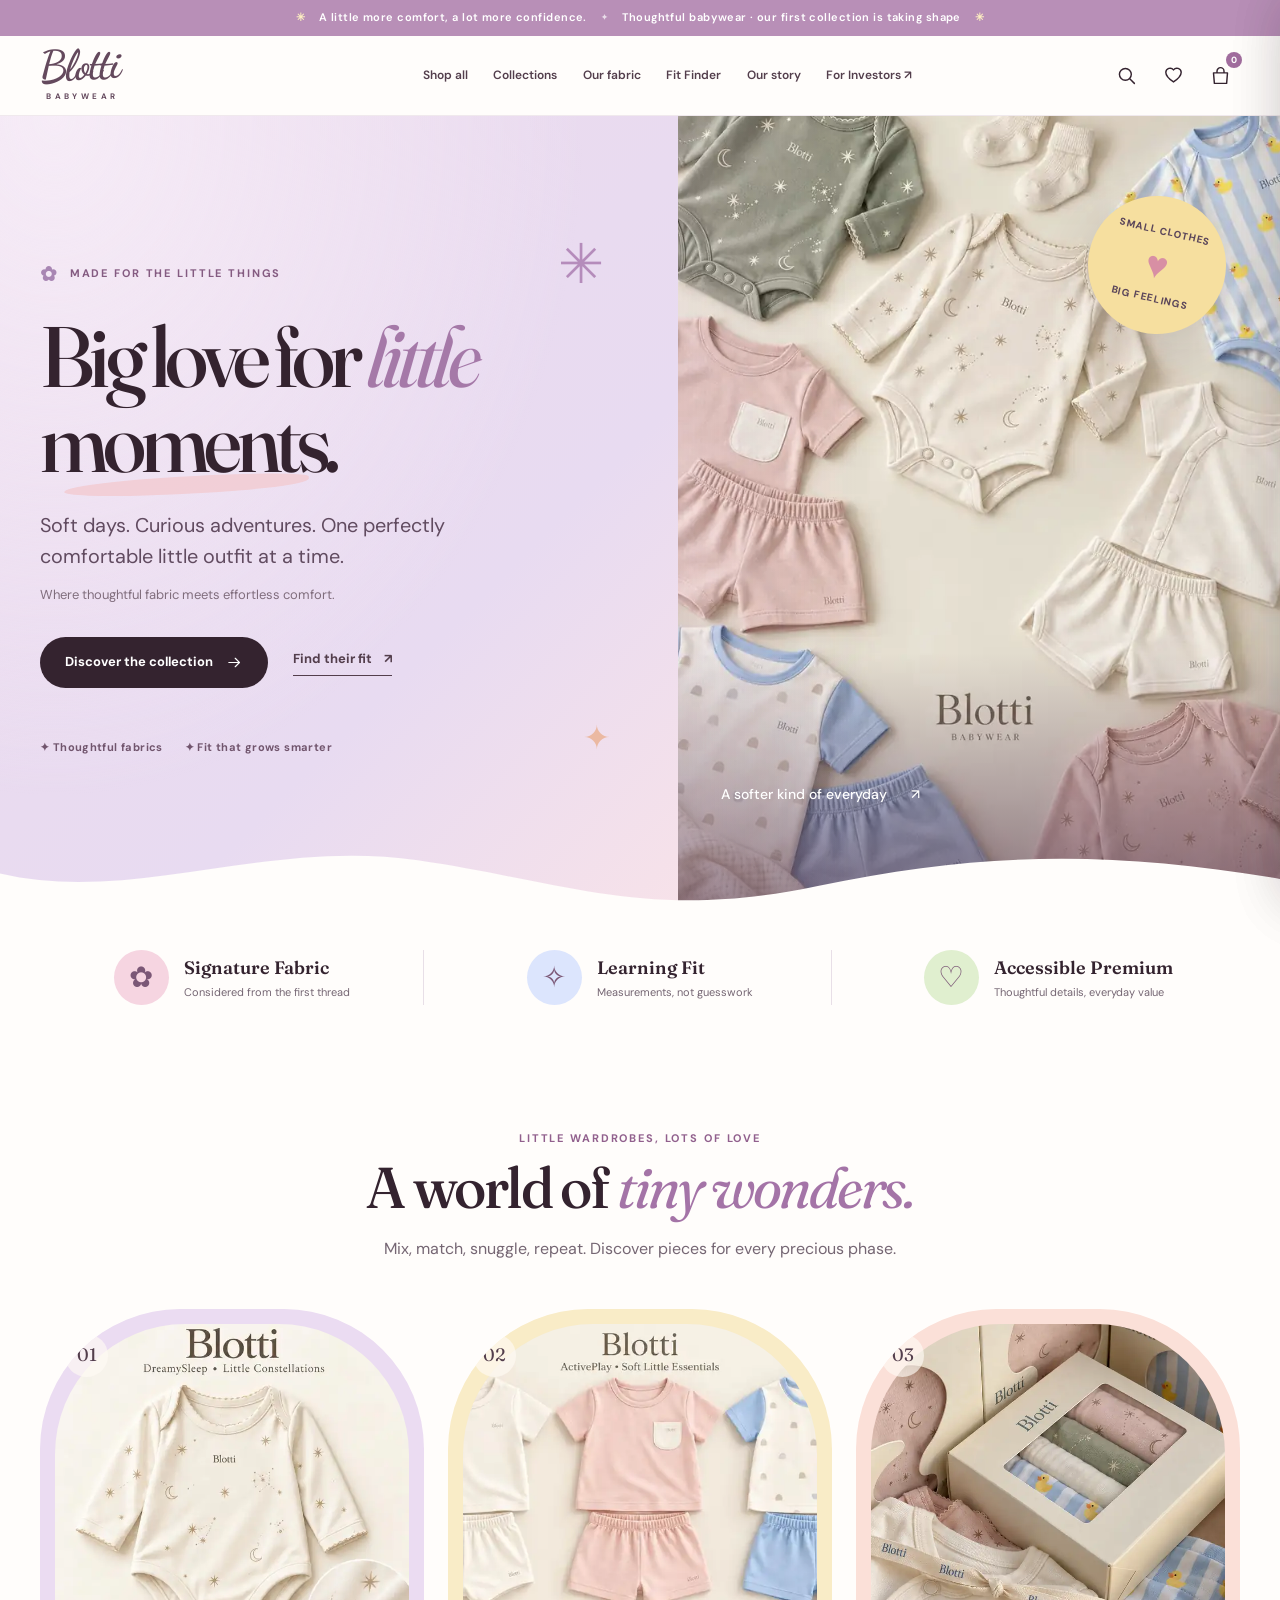
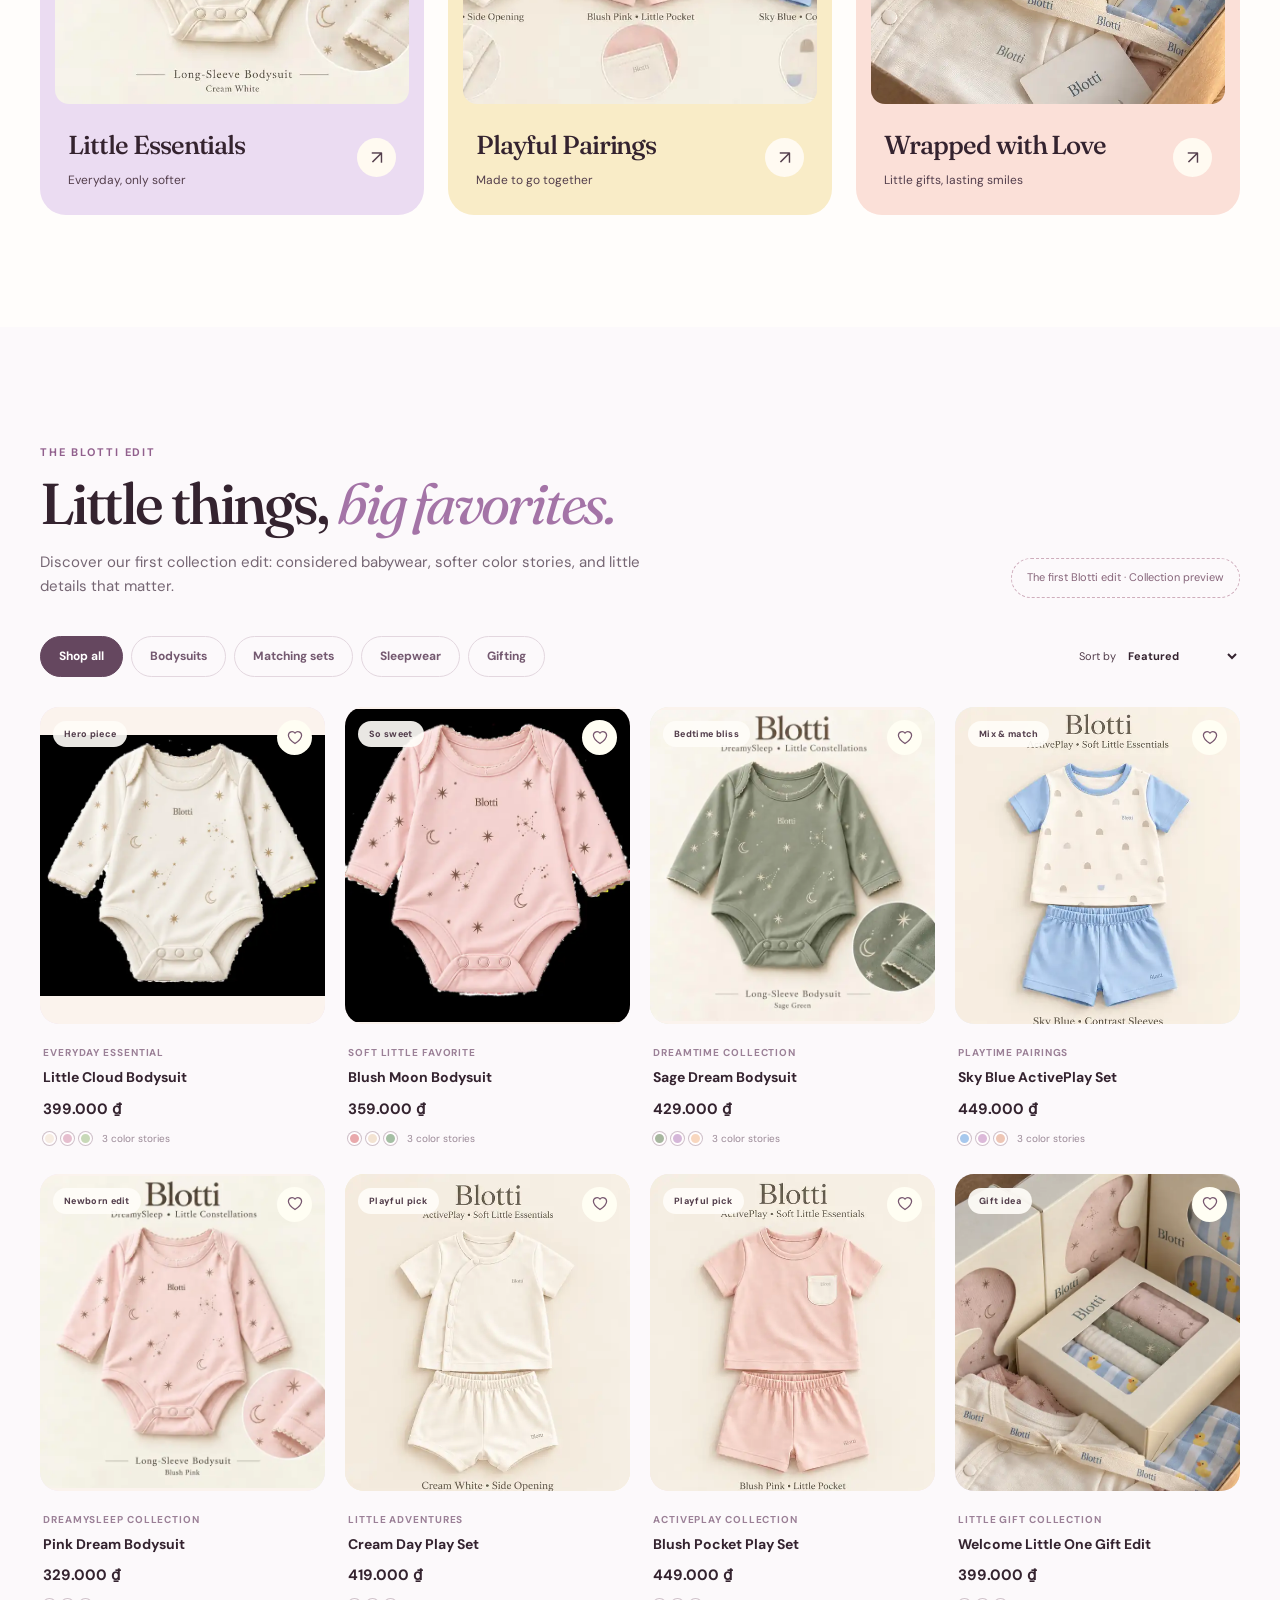
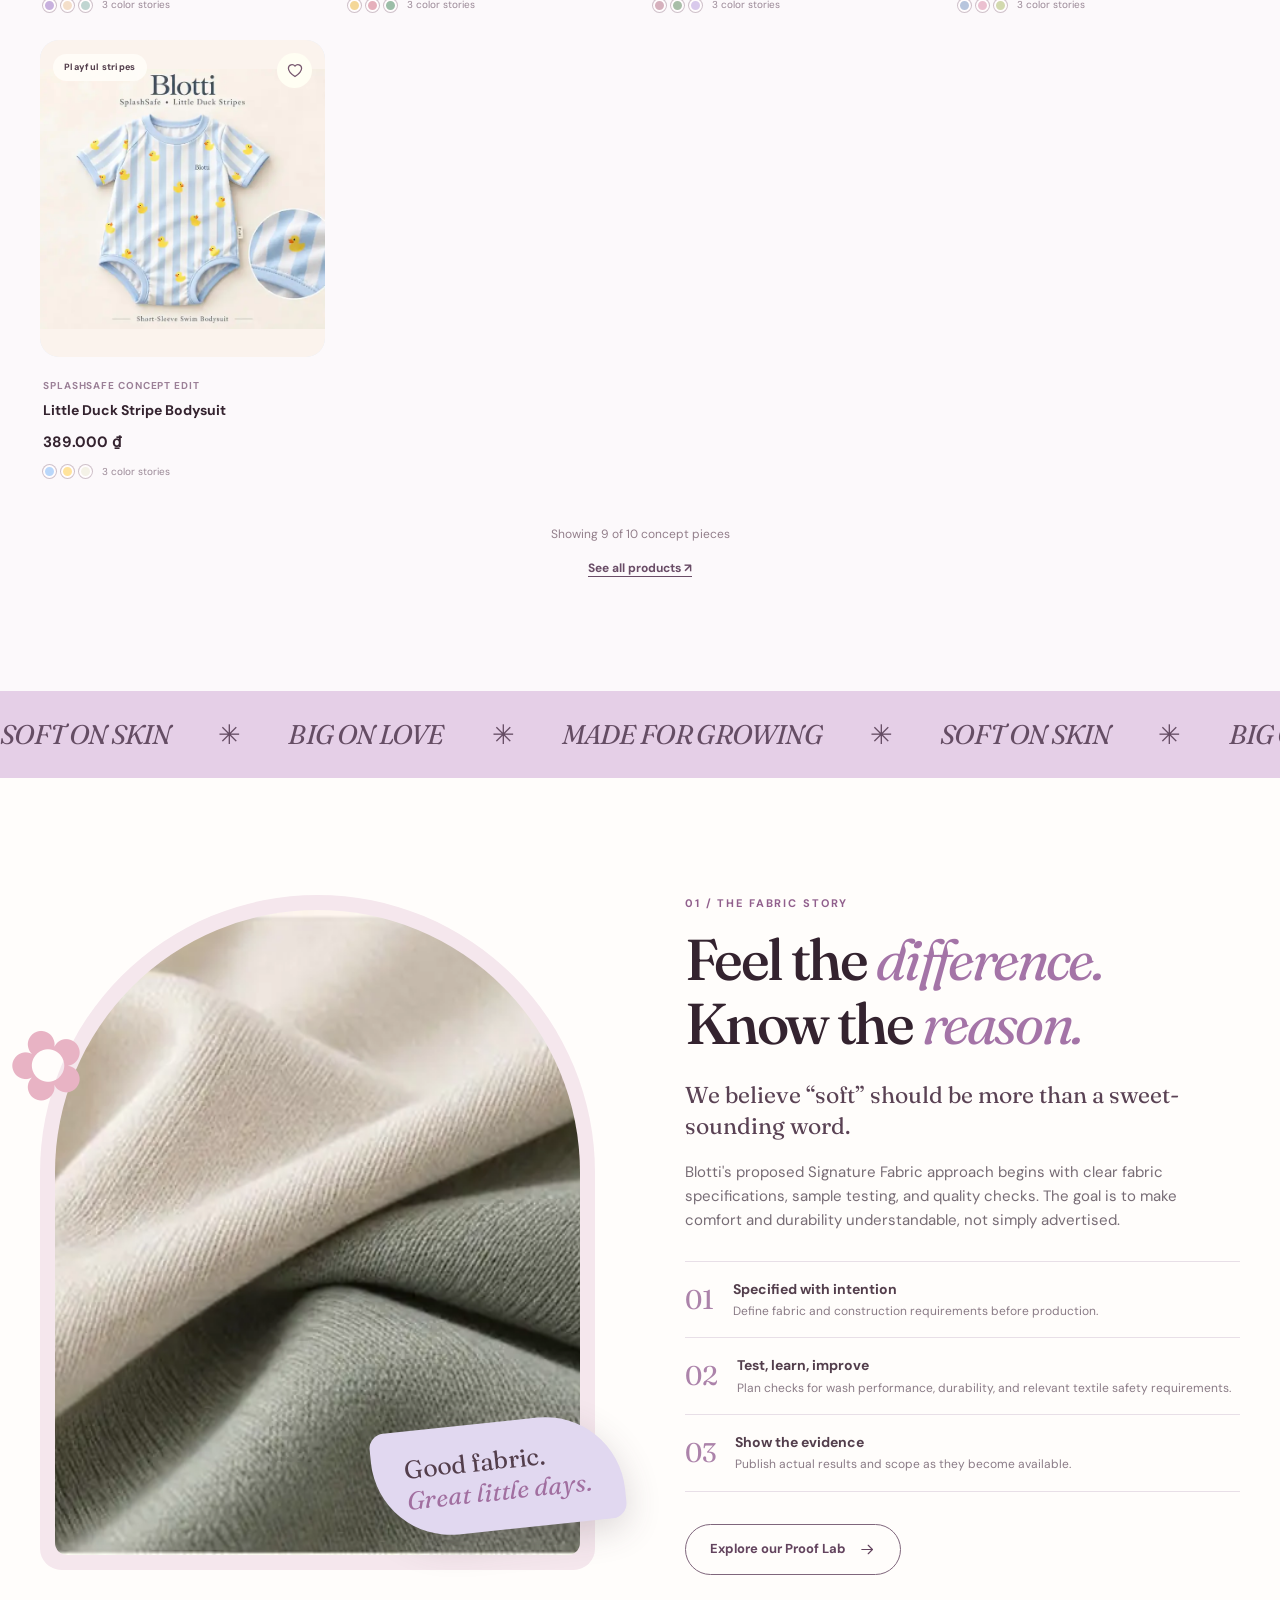
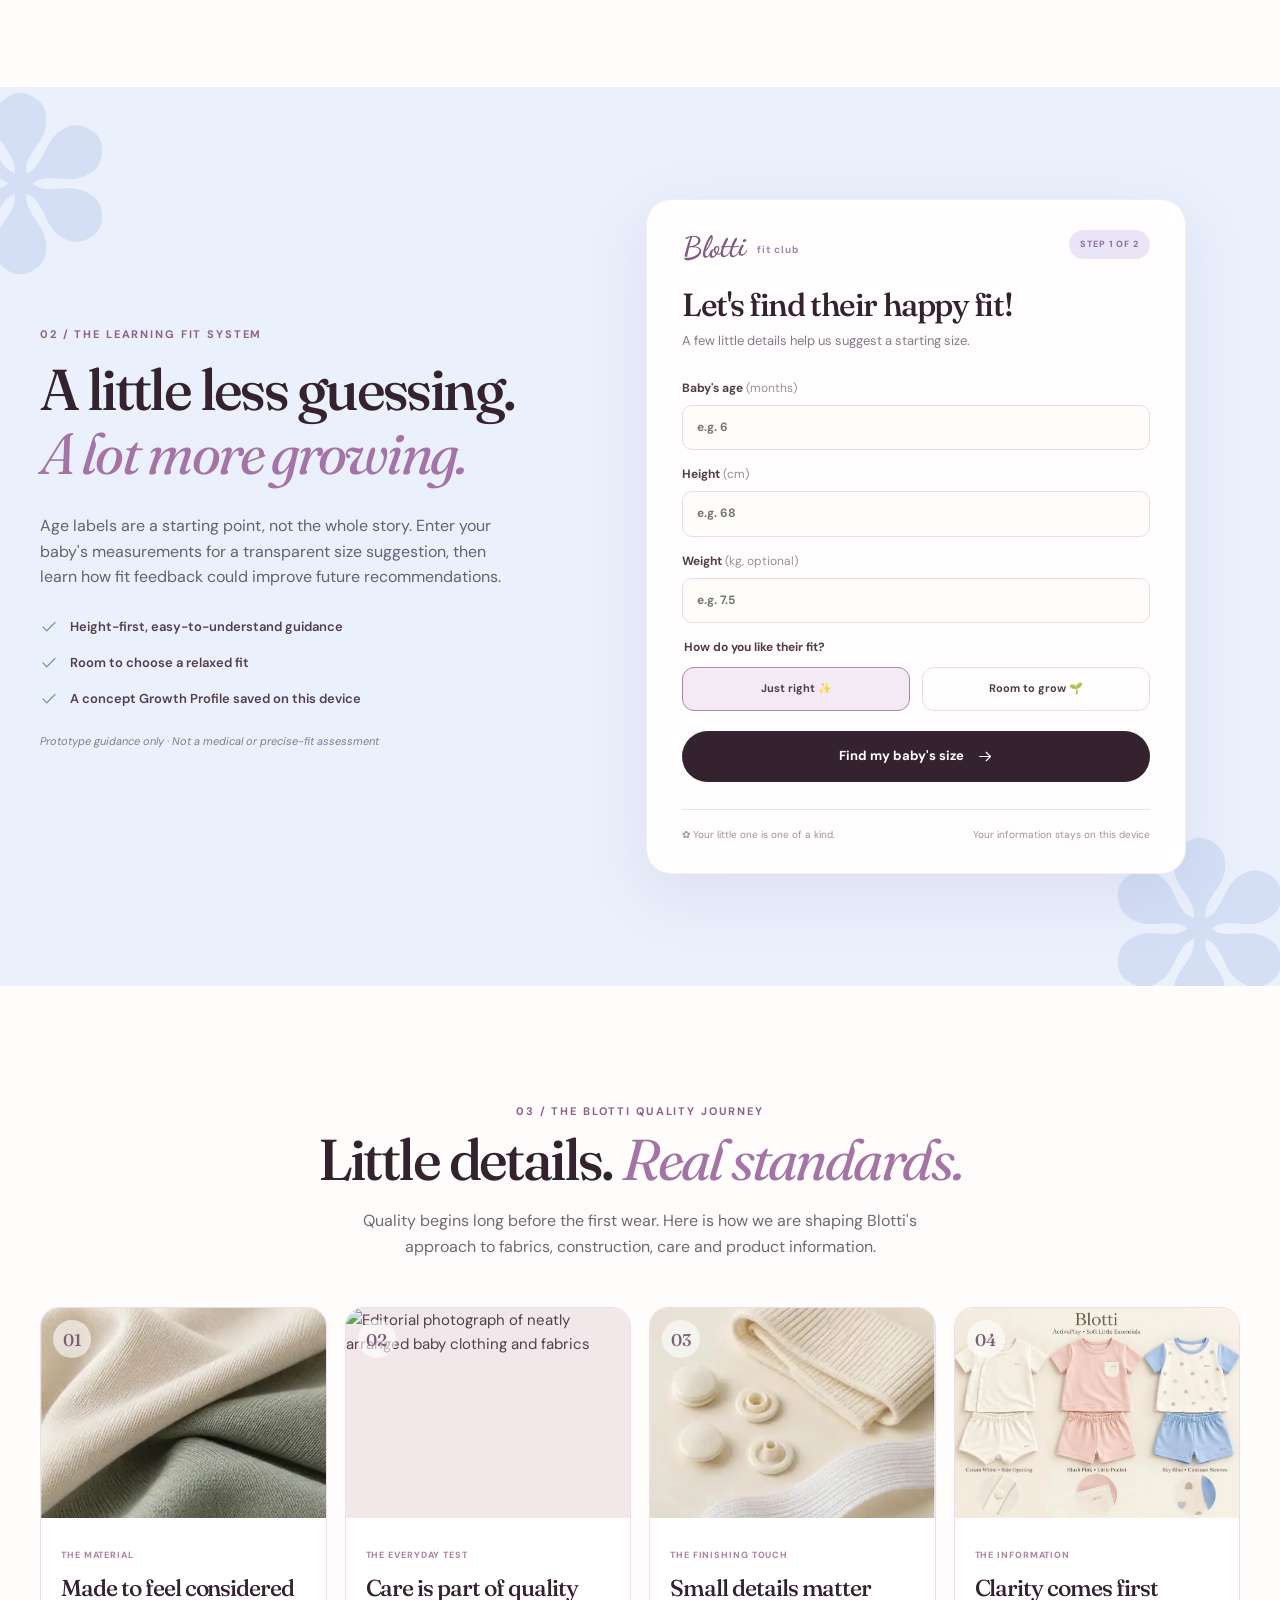
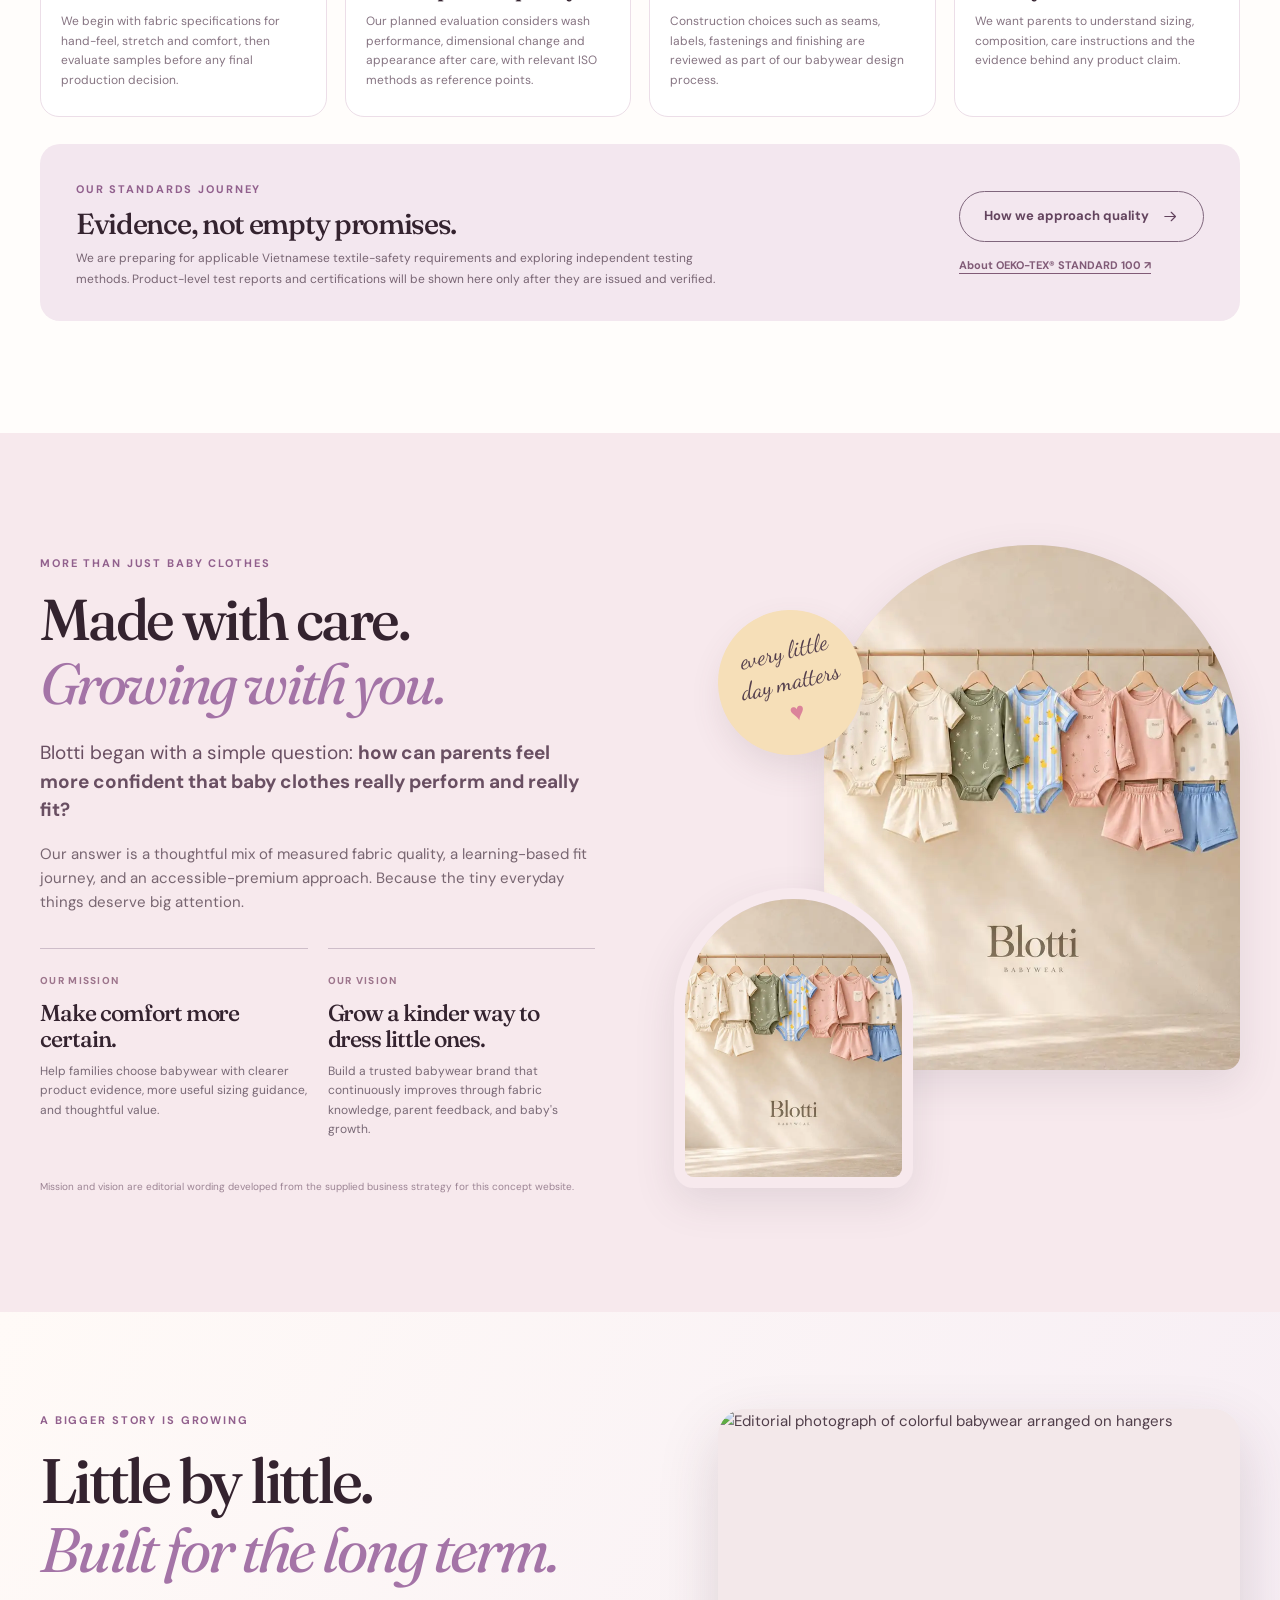
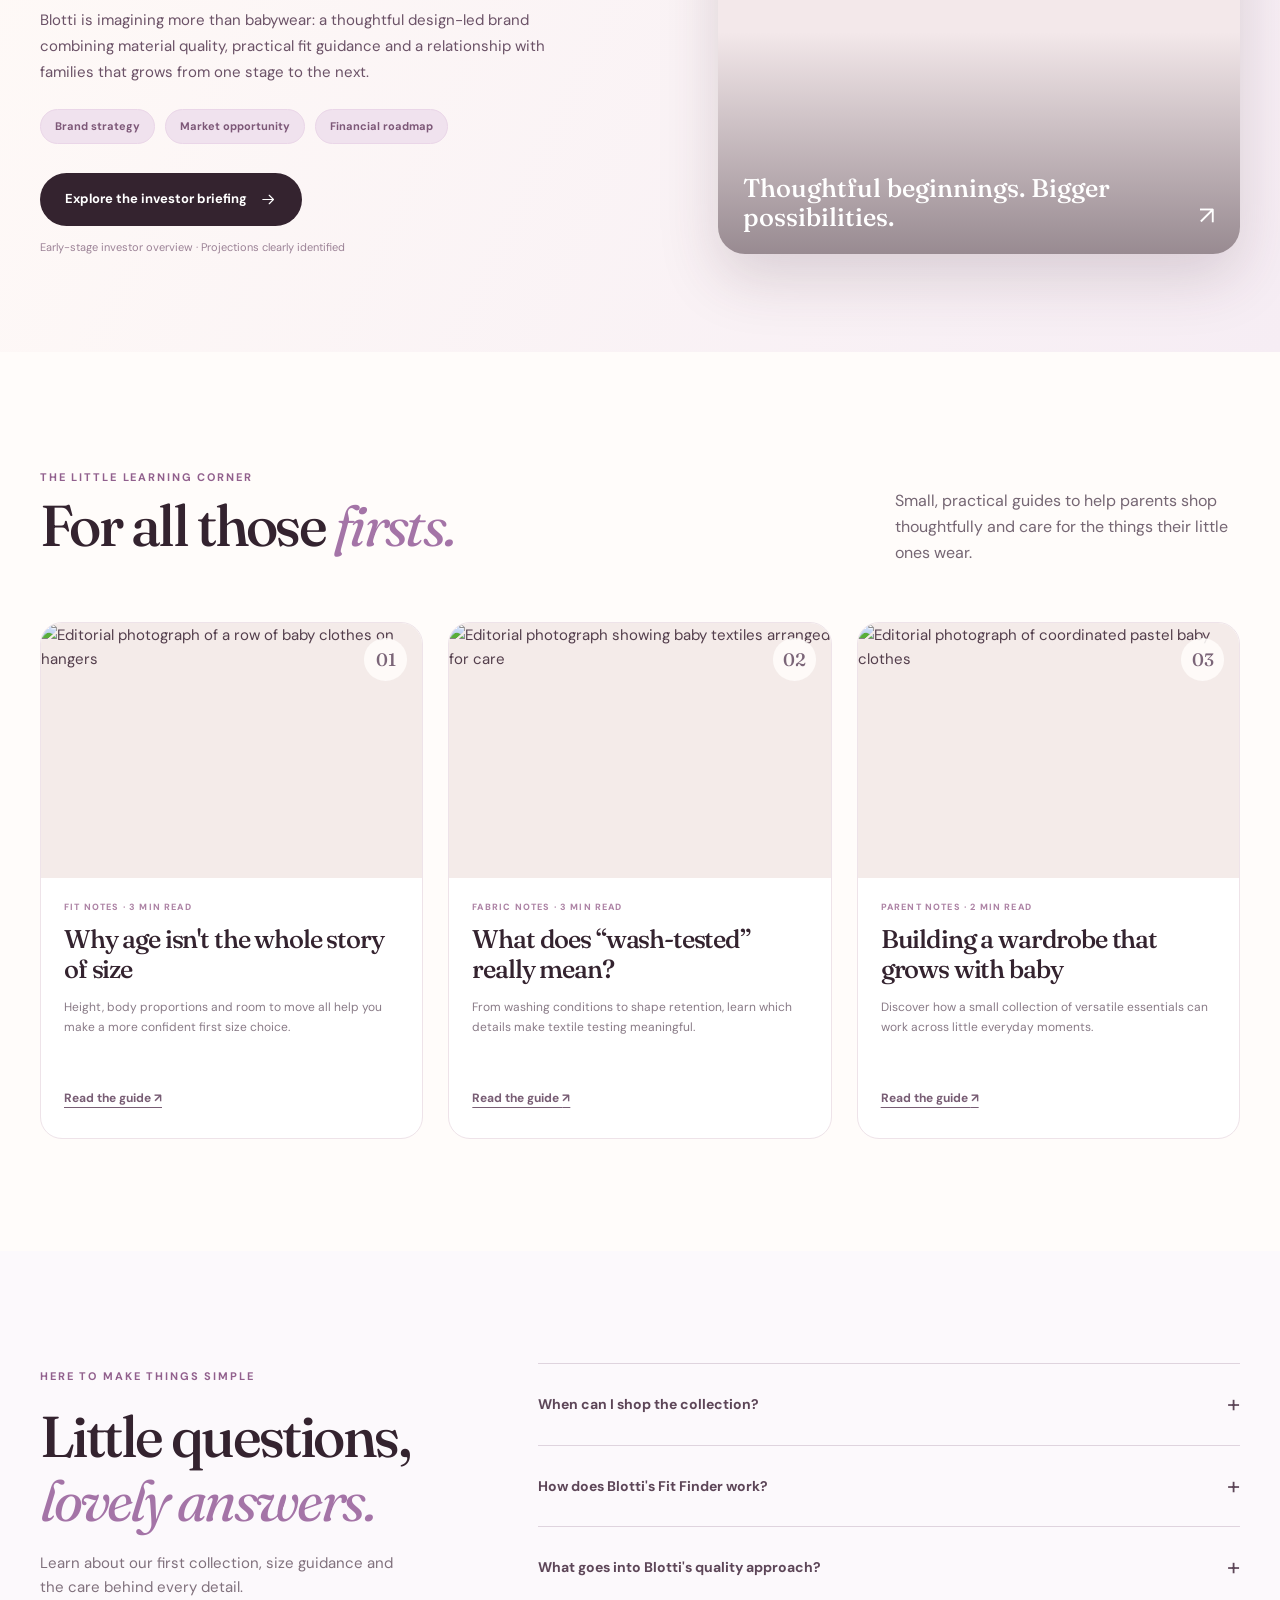
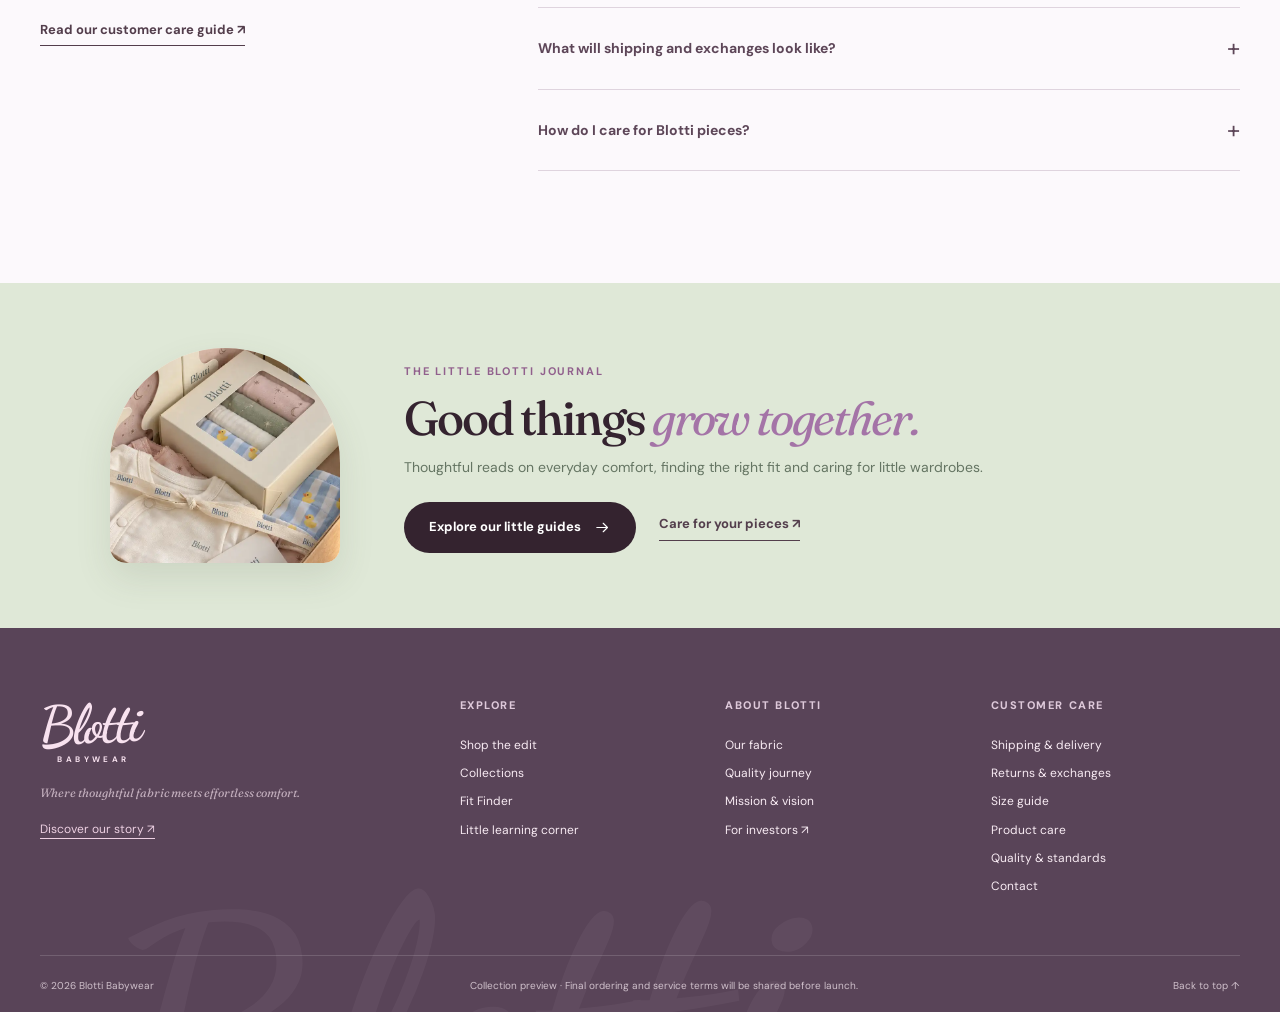
==== commit c5da4dd2: "chore: rename navbar Investors to For Investors" ====
--- a/index.html
+++ b/index.html
@@ -35,7 +35,7 @@
       <button class="icon-button mobile-menu-btn" id="menuToggle" aria-label="Open menu" aria-controls="mainNav" aria-expanded="false"><svg class="icon"><use href="#i-menu"/></svg></button>
       <a class="wordmark" href="#top" aria-label="Blotti Babywear home">Blotti<span>BABYWEAR</span></a>
       <nav id="mainNav" class="main-nav" aria-label="Main navigation">
-        <a href="#shop" data-nav>Shop all</a><a href="#collections" data-nav>Collections</a><a href="#fabric" data-nav>Our fabric</a><a href="#fit" data-nav>Fit Finder</a><a href="#story" data-nav>Our story</a><a href="investors.html" data-nav>Investors ↗</a>
+        <a href="#shop" data-nav>Shop all</a><a href="#collections" data-nav>Collections</a><a href="#fabric" data-nav>Our fabric</a><a href="#fit" data-nav>Fit Finder</a><a href="#story" data-nav>Our story</a><a href="investors.html" data-nav>For Investors ↗</a>
       </nav>
       <div class="header-actions">
         <button class="icon-button" id="searchToggle" aria-label="Search products"><svg class="icon"><use href="#i-search"/></svg></button>
--- a/styles.css
+++ b/styles.css
@@ -20,3 +20,70 @@
 .inv-teaser-visual-sticker{position:absolute;right:-30px;bottom:29px;display:flex;align-items:center;justify-content:center;flex-direction:column;background:#f7e8a7;color:#6f5363;width:138px;height:138px;border-radius:50%;font:600 22px/1.2 var(--script);text-align:center;transform:rotate(-15deg);box-shadow:0 10px 25px #594b552e}
 .inv-teaser-visual-sticker span{font-size:27px;color:#e6a8b4}
 @media(max-width:650px){.inv-teaser-section{padding:70px 0}.inv-teaser-layout{grid-template-columns:1fr;gap:37px}.inv-teaser-copy h2{font-size:3.4rem}.inv-teaser-visual{height:430px;width:calc(100% - 18px)}.inv-teaser-visual-sticker{right:-12px;bottom:16px;width:108px;height:108px;font-size:18px}}
+
+/* Blotti storefront refinement / October 2026 - editorial assets and stable layouts */
+:root{--site-header-offset:106px}
+html{scroll-padding-top:var(--site-header-offset)}
+section[id],article[id],div[id][id="fitWidget"]{scroll-margin-top:var(--site-header-offset)}
+#main{overflow:clip}
+:target{scroll-margin-top:var(--site-header-offset)}
+.site-header{isolation:isolate}
+.inv-teaser-section{background:linear-gradient(115deg,#fffaf7 0%,#f6edf4 100%);padding:82px 0;overflow:hidden;isolation:isolate}
+.inv-teaser-layout{display:grid;grid-template-columns:minmax(0,1.07fr) minmax(0,.93fr);column-gap:clamp(35px,6vw,88px);align-items:center;min-height:470px}
+.inv-teaser-copy{min-width:0;padding:13px 0}
+.inv-teaser-copy h2{font-size:clamp(3.15rem,4.9vw,5.2rem);max-width:650px;line-height:1.1;letter-spacing:-.05em;margin:15px 0 23px}
+.inv-teaser-copy>p:not(.inv-teaser-footnote){max-width:560px;font-size:15px;line-height:1.75;margin:0;color:#6b5267}
+.inv-teaser-tags{display:flex;gap:10px;flex-wrap:wrap;align-items:center;margin:23px 0 29px}
+.inv-teaser-tags span{font-size:11px;color:#7d5878;font-weight:700;padding:8px 14px;background:#f0e2ee;border:1px solid #ead6e8;border-radius:40px}
+.inv-teaser-copy>.pill{min-height:53px}
+.inv-teaser-footnote{margin:13px 0 0!important;font-size:11px!important;color:#9b8296!important}
+.inv-teaser-visual{display:block;position:relative;max-width:none;width:100%;height:445px;border:0;border-radius:27px;overflow:hidden;transform:none;box-shadow:0 24px 60px rgba(71,42,60,.17);margin:0;background:#f3e8ea;transition:box-shadow .4s var(--ease),transform .4s var(--ease)}
+.inv-teaser-visual:hover{transform:translateY(-5px);box-shadow:0 30px 70px rgba(71,42,60,.2)}
+.inv-teaser-visual img{width:100%;height:100%;object-fit:cover;object-position:center 37%;border-radius:0;filter:saturate(.88);transition:transform .8s var(--ease)}
+.inv-teaser-visual:hover img{transform:scale(1.045)}
+.inv-teaser-visual:after{content:"";pointer-events:none;position:absolute;inset:50% 0 0;background:linear-gradient(transparent,rgba(45,28,40,.46))}
+.inv-photo-caption{position:absolute;z-index:1;left:25px;right:25px;bottom:22px;color:white;font:500 clamp(19px,2vw,27px)/1.15 var(--heading);display:flex;justify-content:space-between;align-items:end;gap:8px}
+.inv-photo-caption span{font:25px var(--body)}
+.guide-section{background:#fffcfa}
+.guide-card{display:flex;flex-direction:column;background:white;overflow:hidden;border-radius:22px;border:1px solid #eee3e9}
+.guide-card-media{height:255px;position:relative;overflow:hidden;background:#f4ebe9}
+.guide-card-media img{width:100%;height:100%;object-fit:cover;object-position:center;transition:transform .65s var(--ease)}
+.guide-card:hover .guide-card-media img{transform:scale(1.075)}
+.guide-number{position:absolute;top:15px;right:15px;width:43px;height:43px;display:grid;place-items:center;background:rgba(255,253,251,.88);color:#7b6578;border-radius:50%;font:500 18px var(--heading)}
+.guide-card>.guide-card-body{padding:23px 24px 29px;display:flex;flex-direction:column;flex:1;min-height:260px}
+.guide-card h3{font-size:clamp(23px,2vw,28px);line-height:1.2;margin:9px 0 12px}
+.guide-card p{font-size:12px;color:#897b87;line-height:1.68;min-height:unset;margin-bottom:19px}
+.guide-open{align-self:flex-start;margin-top:auto;text-underline-offset:5px}
+.quality-photo-grid{display:grid;grid-template-columns:repeat(4,minmax(0,1fr));gap:18px}
+.quality-photo-card{background:white;border:1px solid #ecdee8;border-radius:19px;overflow:hidden;transition:transform .35s var(--ease),box-shadow .35s}
+.quality-photo-card:hover{transform:translateY(-5px);box-shadow:0 18px 45px #6b526117}
+.quality-photo{height:210px;position:relative;overflow:hidden;background:#f3e8e9}
+.quality-photo img{width:100%;height:100%;object-fit:cover;transition:transform .7s var(--ease)}
+.quality-photo-card:hover img{transform:scale(1.065)}
+.quality-no{position:absolute;top:12px;left:12px;display:grid;place-items:center;width:38px;height:38px;border-radius:50%;background:#fff9;color:#7d5c75;font:500 17px var(--heading)}
+.quality-copy{padding:23px 20px 25px}
+.quality-copy>span{font-size:9px;font-weight:800;color:#ae849f;letter-spacing:.1em}
+.quality-copy h3{font-size:23px;margin:10px 0;line-height:1.15}
+.quality-copy p{margin:0;font-size:12px;color:#867482;line-height:1.65}
+.quality-evidence{margin-top:27px;border-radius:20px;background:#f3e7ef;padding:32px 36px;display:grid;grid-template-columns:1.2fr .8fr;gap:30px;align-items:center}
+.quality-evidence h3{font-size:29px;margin:8px 0}
+.quality-evidence p{font-size:12px;color:#786573;line-height:1.7;margin:0;max-width:730px}
+.quality-evidence-links{display:flex;flex-direction:column;gap:15px;align-items:flex-start;justify-self:end}
+.proof-source-link{font-size:11px;color:#815b77;text-decoration:underline;text-underline-offset:4px;font-weight:700}
+.faq-section .faqs a{color:#9b6790;text-decoration:underline;text-underline-offset:3px;font-weight:700}
+.newsletter-section{background:#dfe8d7;padding:65px 0}
+.newsletter-inner{display:grid;grid-template-columns:230px minmax(0,1fr);gap:clamp(25px,5vw,68px);align-items:center;max-width:1060px}
+.newsletter-visual{height:215px;border-radius:140px 140px 20px 20px;overflow:hidden;box-shadow:0 15px 35px #4f5a4522;background:#f6eee4}
+.newsletter-visual img{width:100%;height:100%;object-fit:cover;object-position:center}
+.newsletter-editorial h2{font-size:clamp(2.6rem,3.7vw,4.2rem);margin:10px 0 12px}
+.newsletter-editorial p{max-width:590px;font-size:14px;color:#657563;line-height:1.7}
+.newsletter-cta-row{display:flex;flex-wrap:wrap;align-items:center;gap:23px;margin-top:22px}
+.footer-story-link{display:inline-block;font-size:12px;text-decoration:underline;text-underline-offset:5px;color:#edd0e2}
+.footer-grid{grid-template-columns:1.65fr 1fr 1fr 1.05fr;gap:28px}
+.footer-grid>div>a:not(.wordmark){display:block;font-size:12px;margin-bottom:9px}
+.footer-bottom{margin-top:50px}
+@media(max-width:1100px){.quality-photo-grid{grid-template-columns:repeat(2,1fr)}.quality-photo{height:245px}.inv-teaser-layout{gap:35px}.inv-teaser-copy h2{font-size:clamp(3rem,5vw,4.6rem)}}
+@media(max-width:900px){:root{--site-header-offset:93px}.inv-teaser-layout{grid-template-columns:minmax(0,1fr) minmax(0,.9fr);gap:26px}.inv-teaser-visual{height:400px}.inv-teaser-copy h2{font-size:clamp(2.55rem,5.4vw,4.2rem)}.inv-teaser-tags span{font-size:10px;padding:6px 10px}.quality-evidence{grid-template-columns:1fr}.quality-evidence-links{justify-self:start}.footer-grid{grid-template-columns:repeat(2,1fr)}}
+@media(max-width:650px){:root{--site-header-offset:86px}.inv-teaser-section{padding:66px 0}.inv-teaser-layout{grid-template-columns:1fr;gap:31px;min-height:0}.inv-teaser-copy{padding:0}.inv-teaser-copy h2{font-size:clamp(3rem,10.6vw,4.3rem)}.inv-teaser-visual{height:350px;border-radius:20px}.inv-teaser-tags{gap:7px}.inv-teaser-tags span{font-size:10px}.inv-photo-caption{font-size:21px}.guide-card-media{height:238px}.guide-card>.guide-card-body{min-height:unset;padding:22px 23px 27px}.guide-card h3{font-size:27px}.quality-photo-grid{grid-template-columns:1fr;gap:17px}.quality-photo{height:240px}.quality-copy h3{font-size:25px}.quality-evidence{padding:25px 21px}.newsletter-inner{grid-template-columns:1fr;gap:20px}.newsletter-visual{height:190px;width:min(300px,100%)}.newsletter-editorial h2{font-size:clamp(2.6rem,10vw,3.8rem)}.newsletter-cta-row{gap:14px}.footer-grid{grid-template-columns:repeat(2,minmax(0,1fr));gap:32px 18px}.footer-grid .footer-brand{grid-column:1/-1}.footer-bottom{margin-top:38px}}
+@media(max-width:385px){.inv-teaser-visual{height:310px}.quality-photo{height:215px}.newsletter-visual{height:170px}}
+@media(prefers-reduced-motion:reduce){.inv-teaser-visual,.inv-teaser-visual img,.guide-card-media img,.quality-photo-card,.quality-photo img{transition:none}}
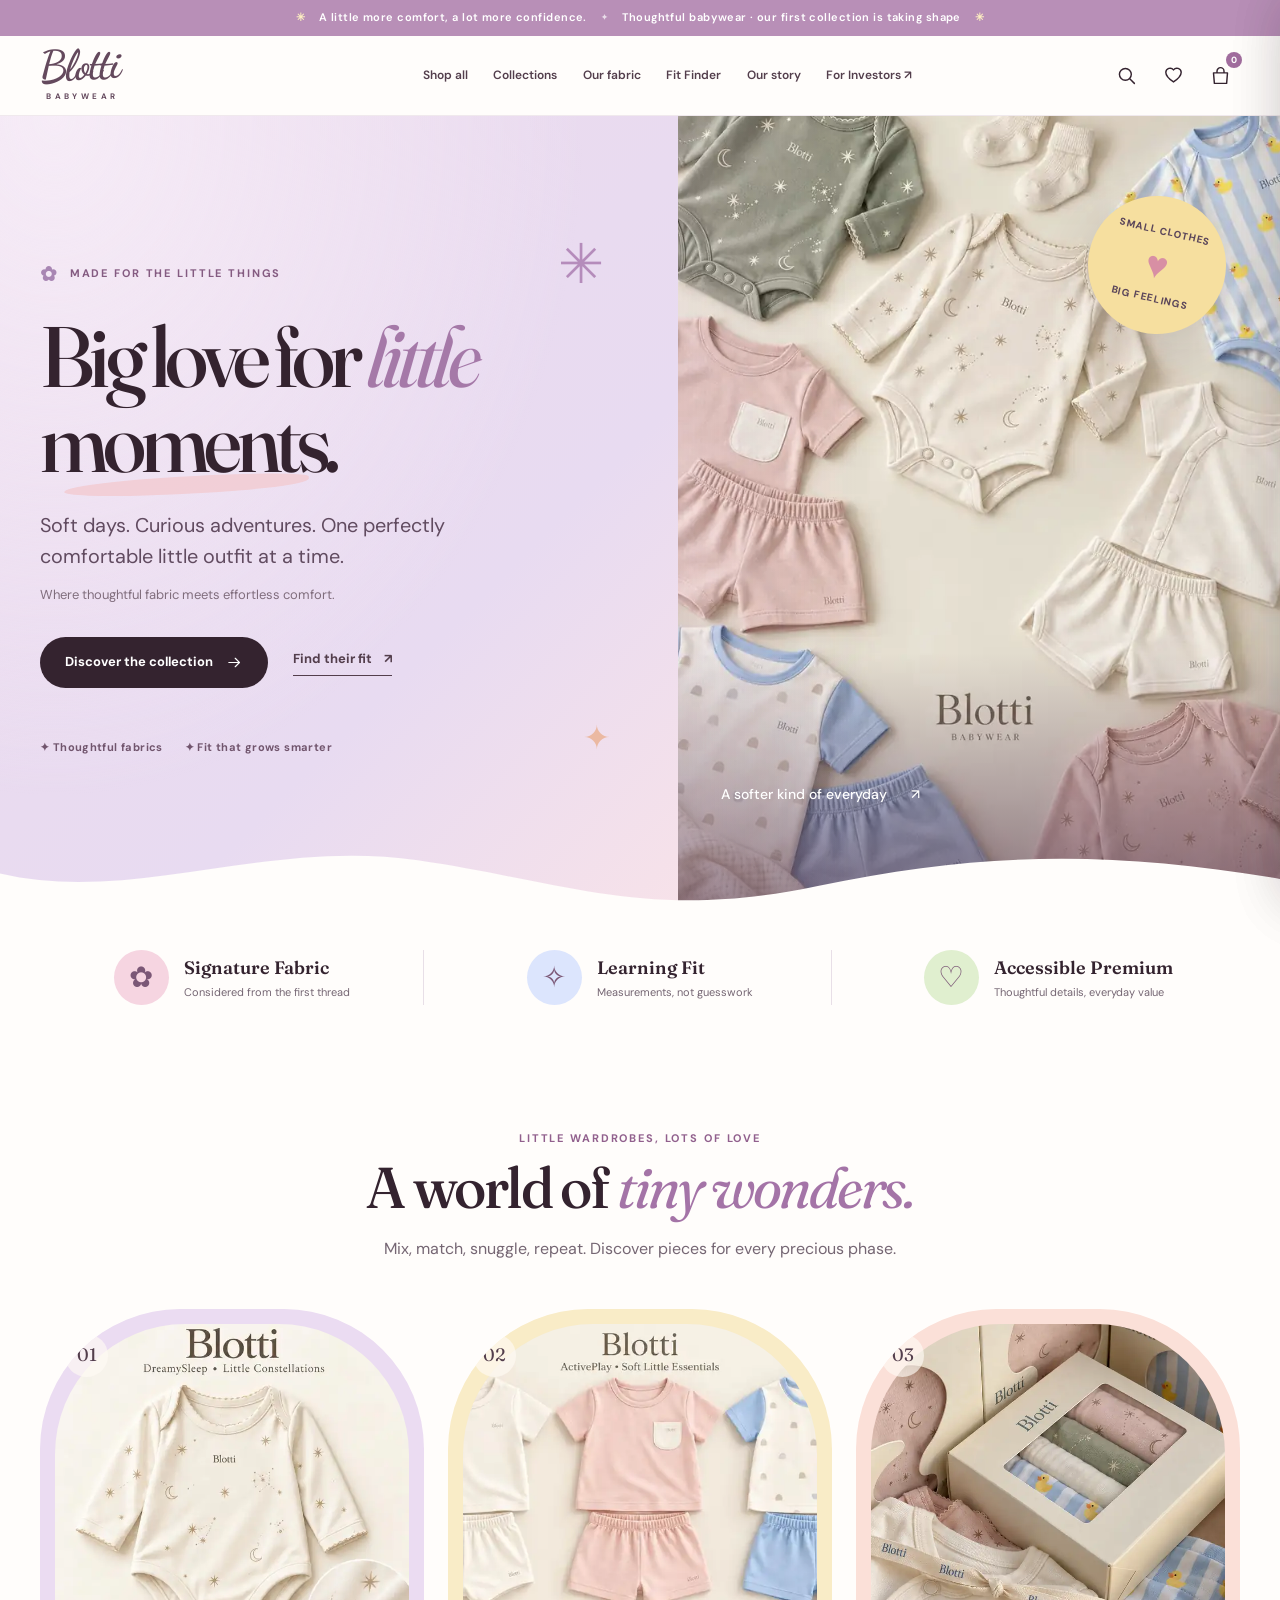
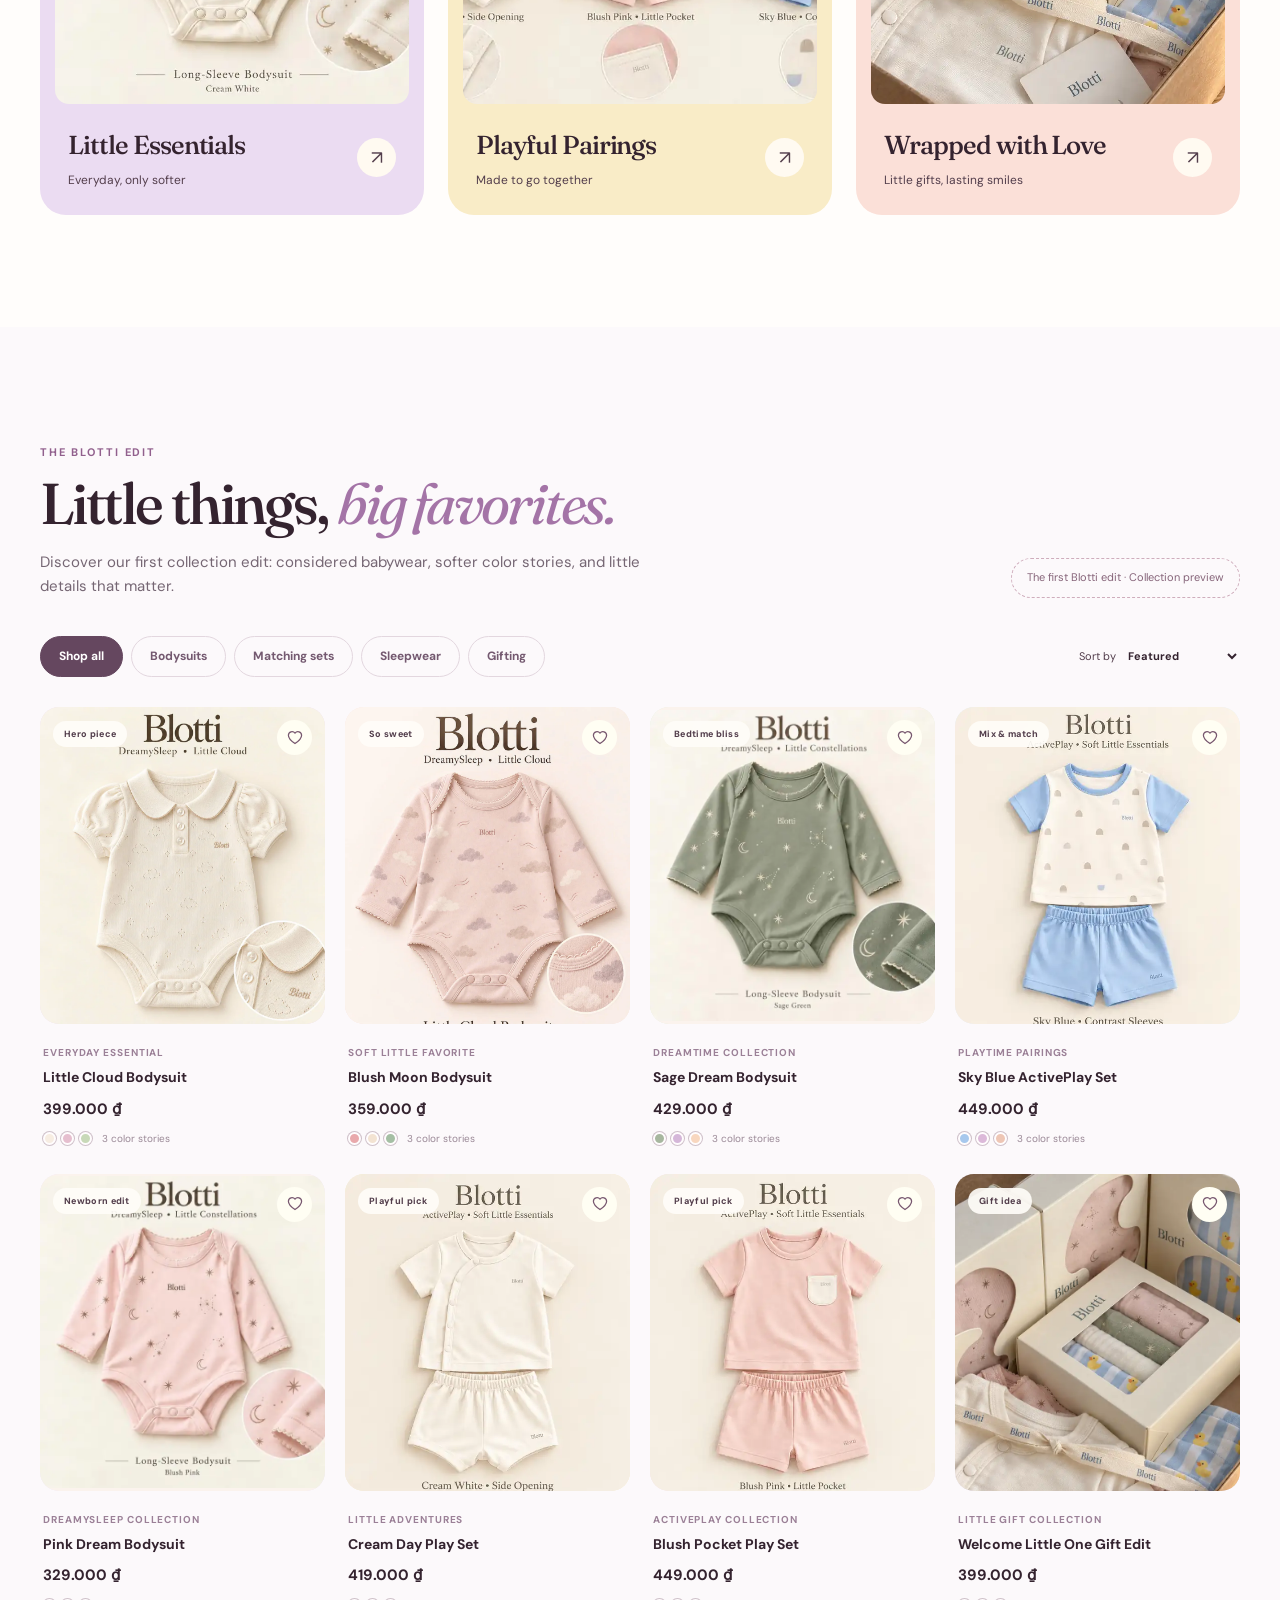
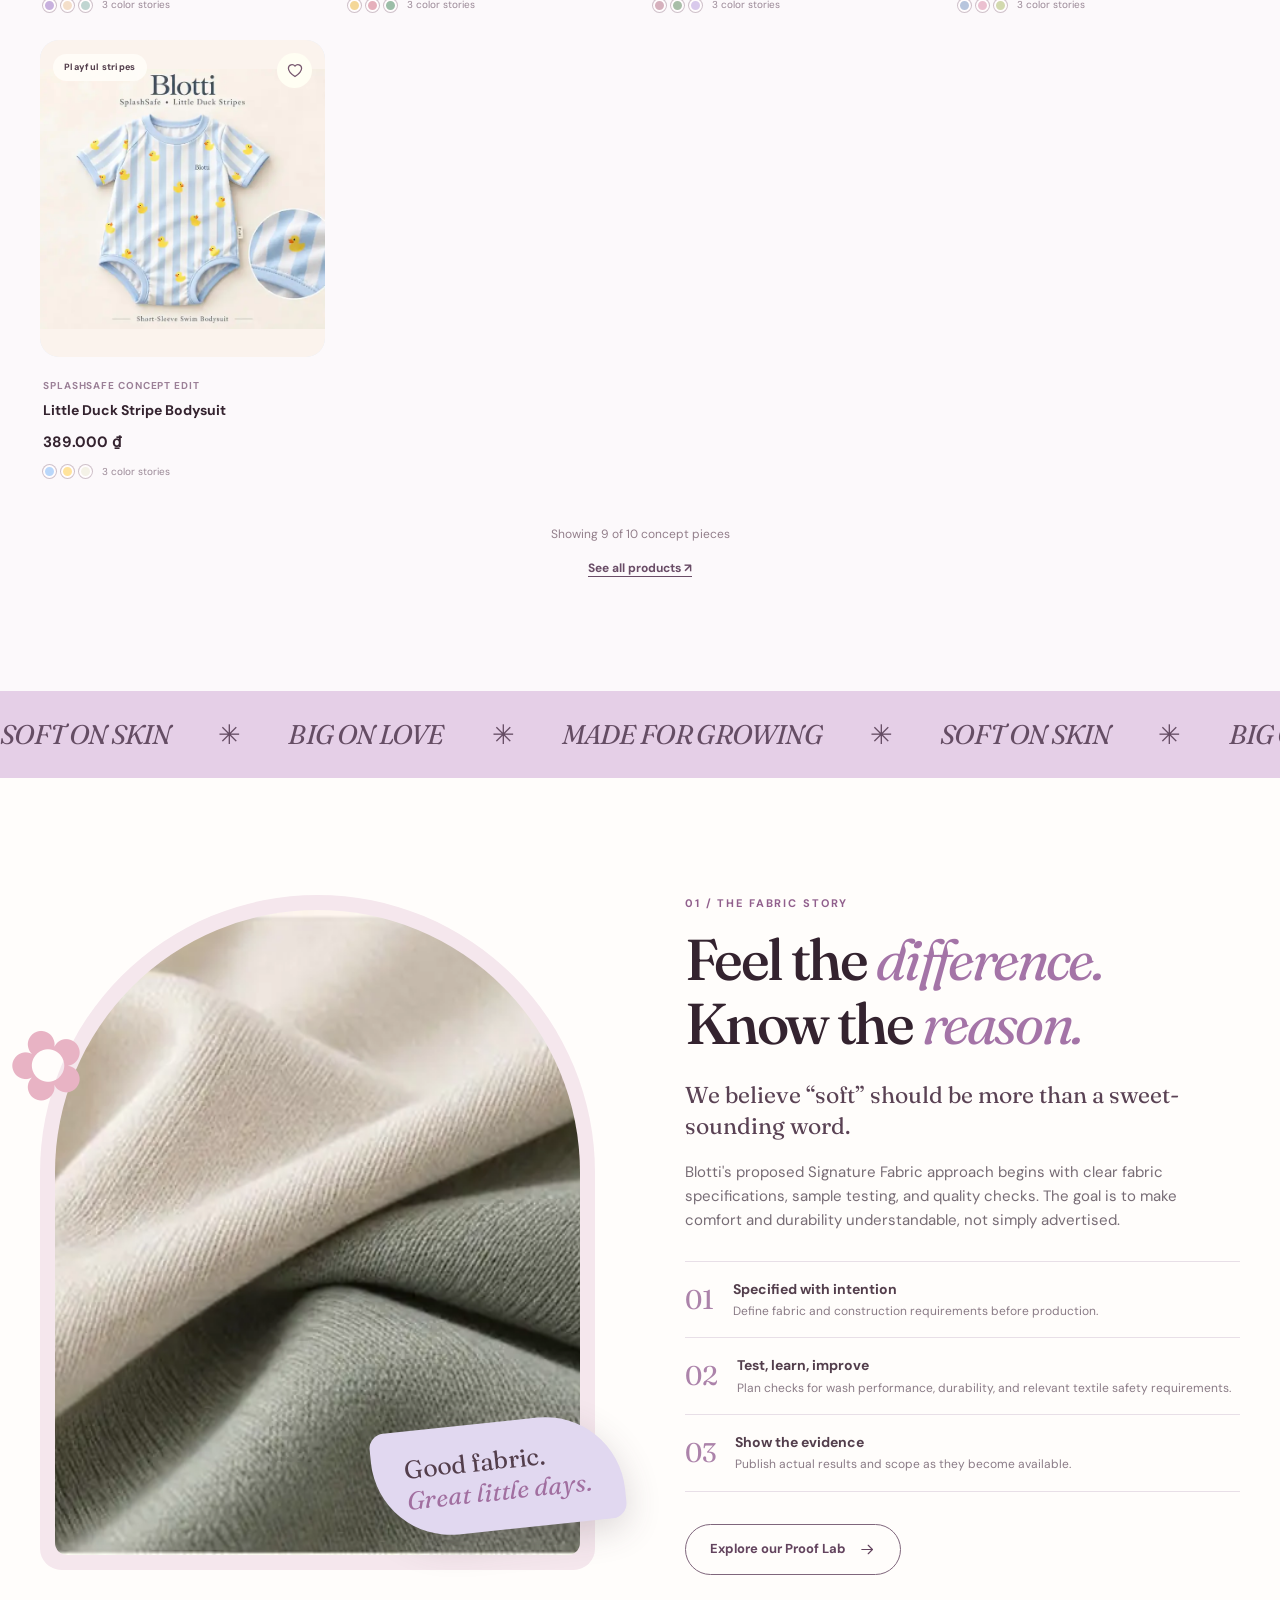
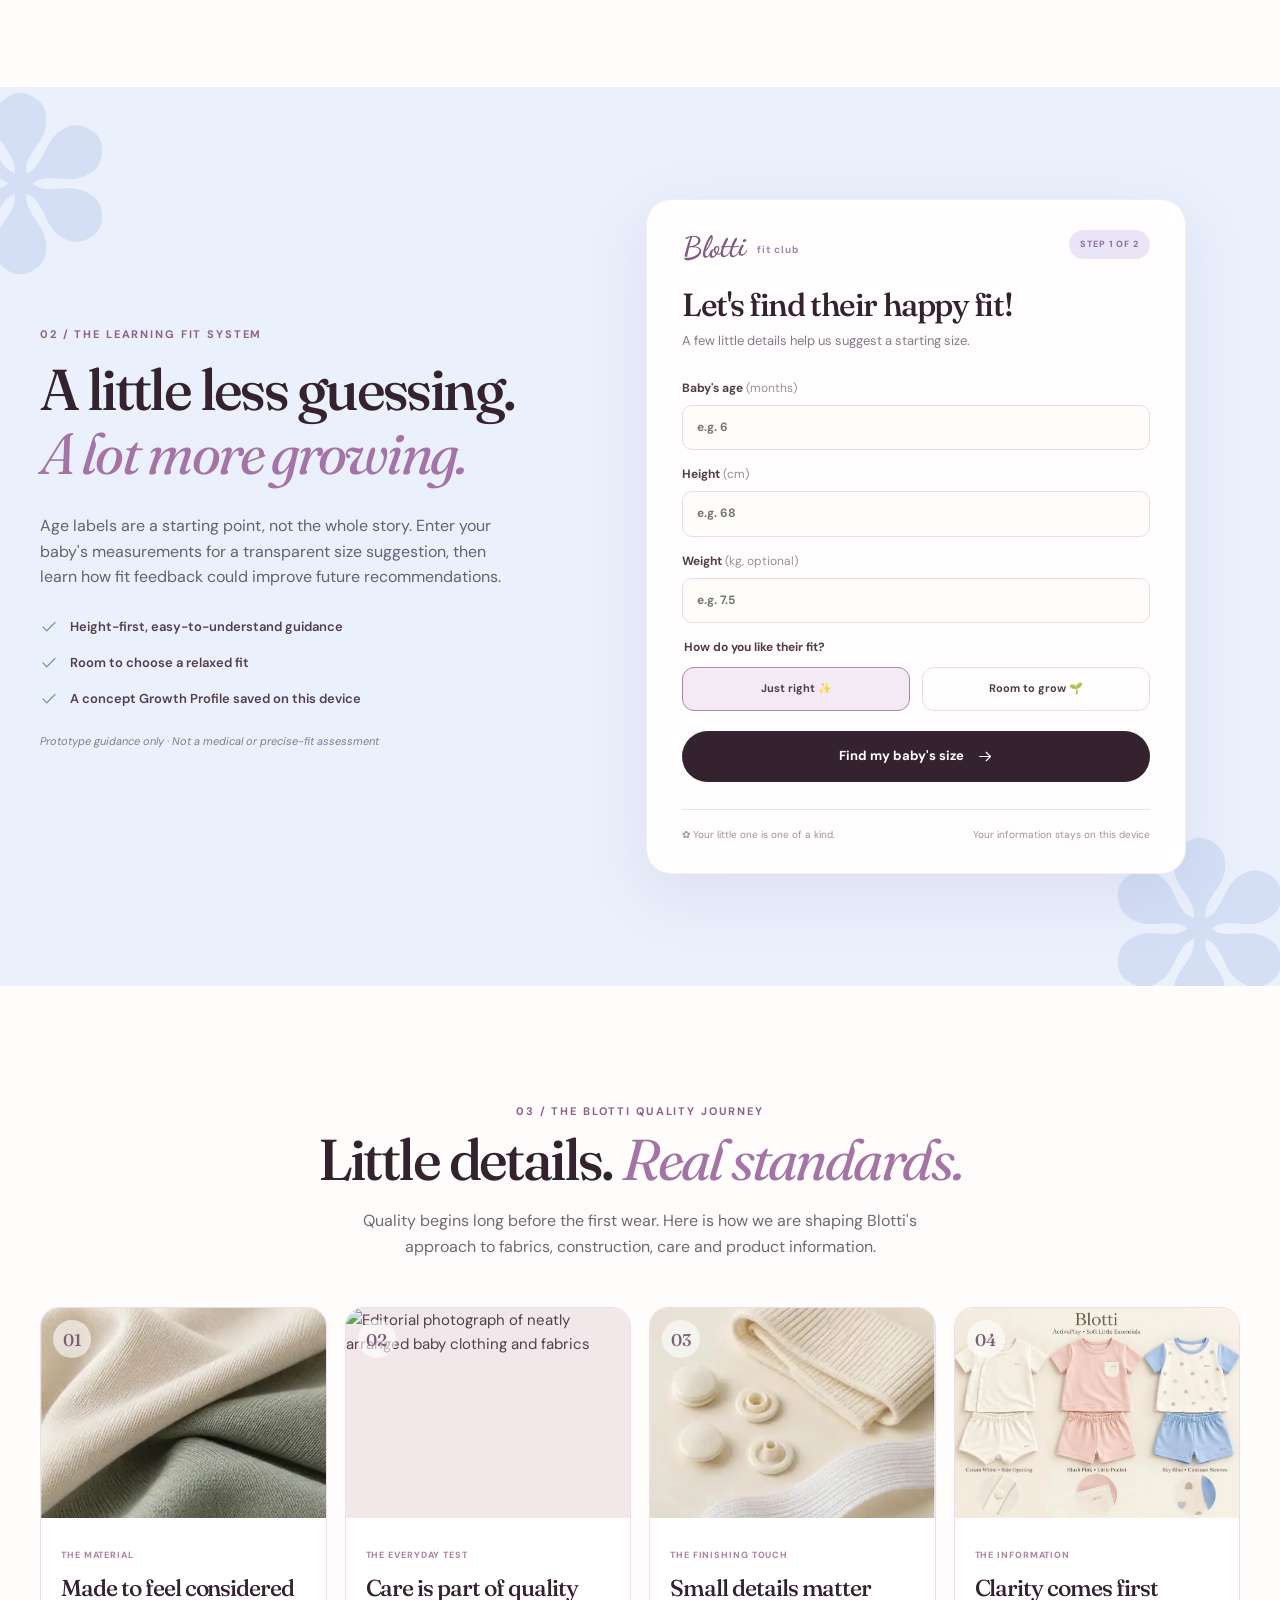
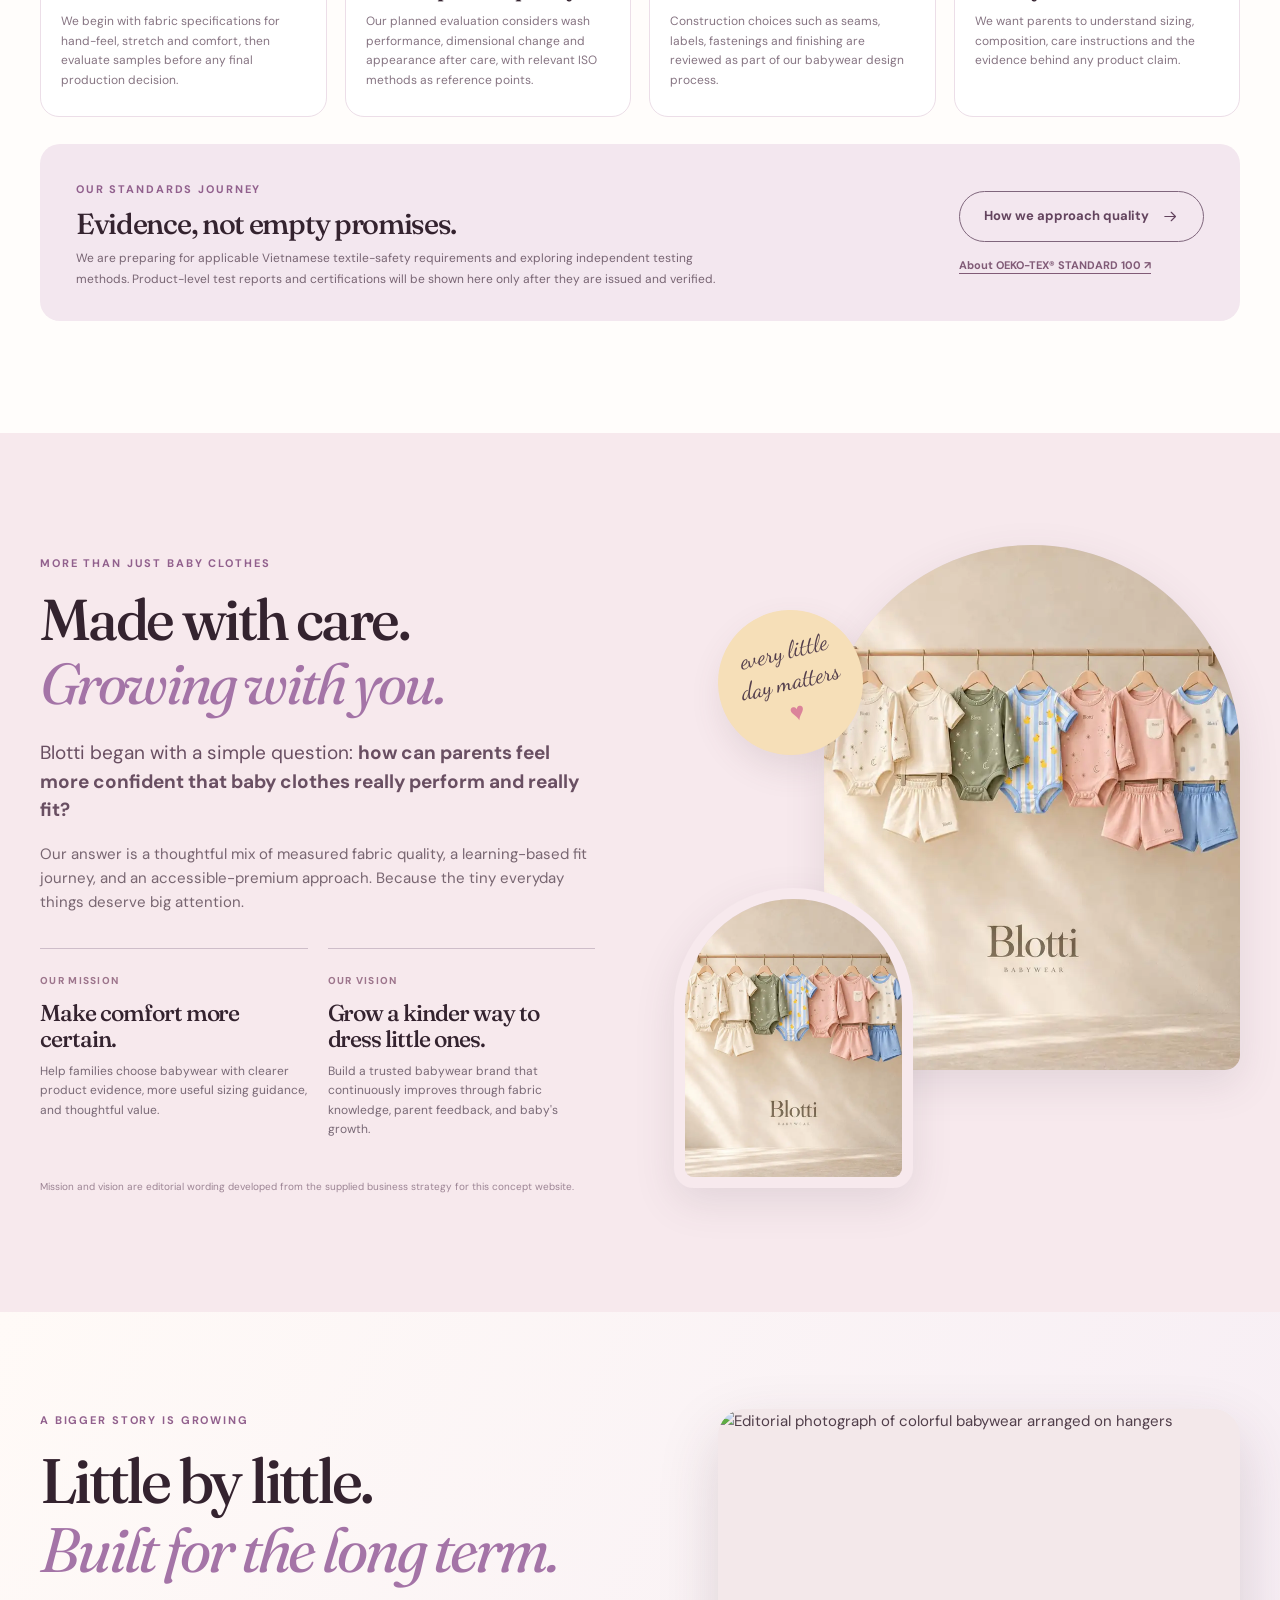
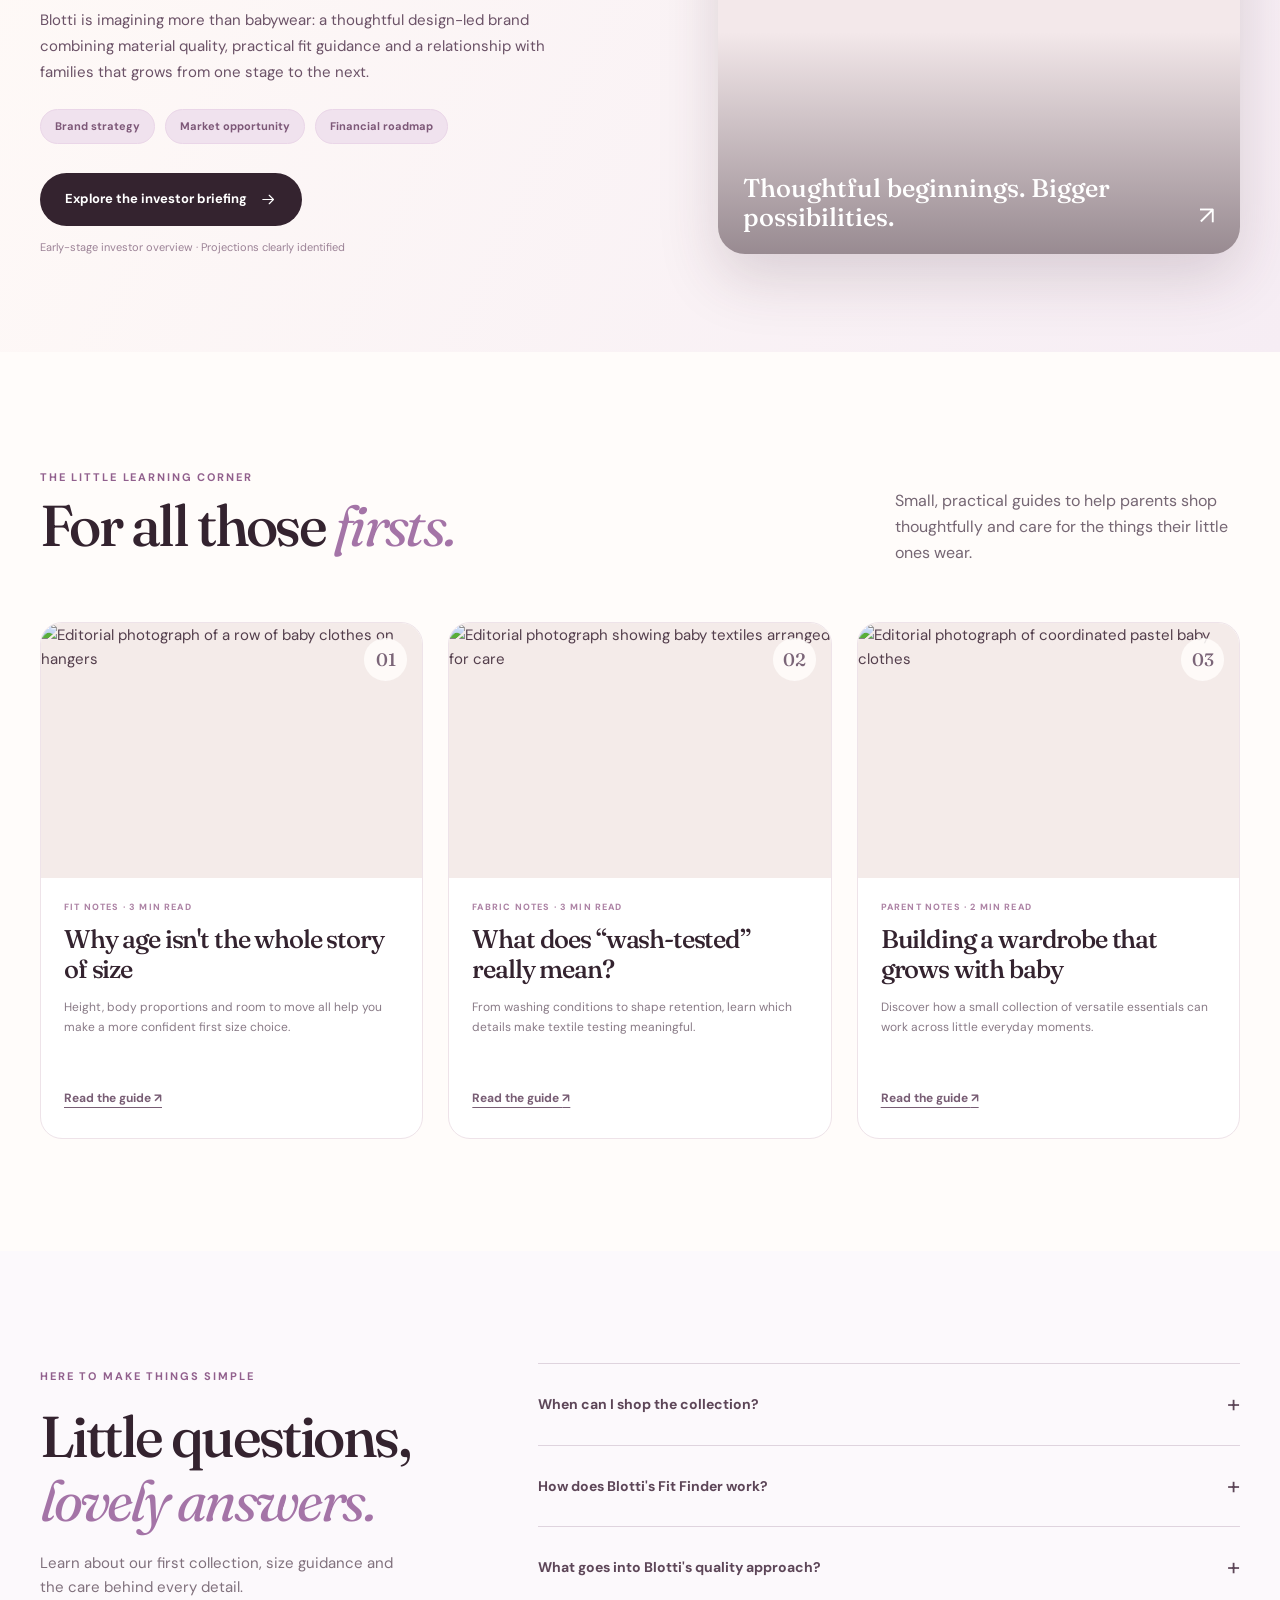
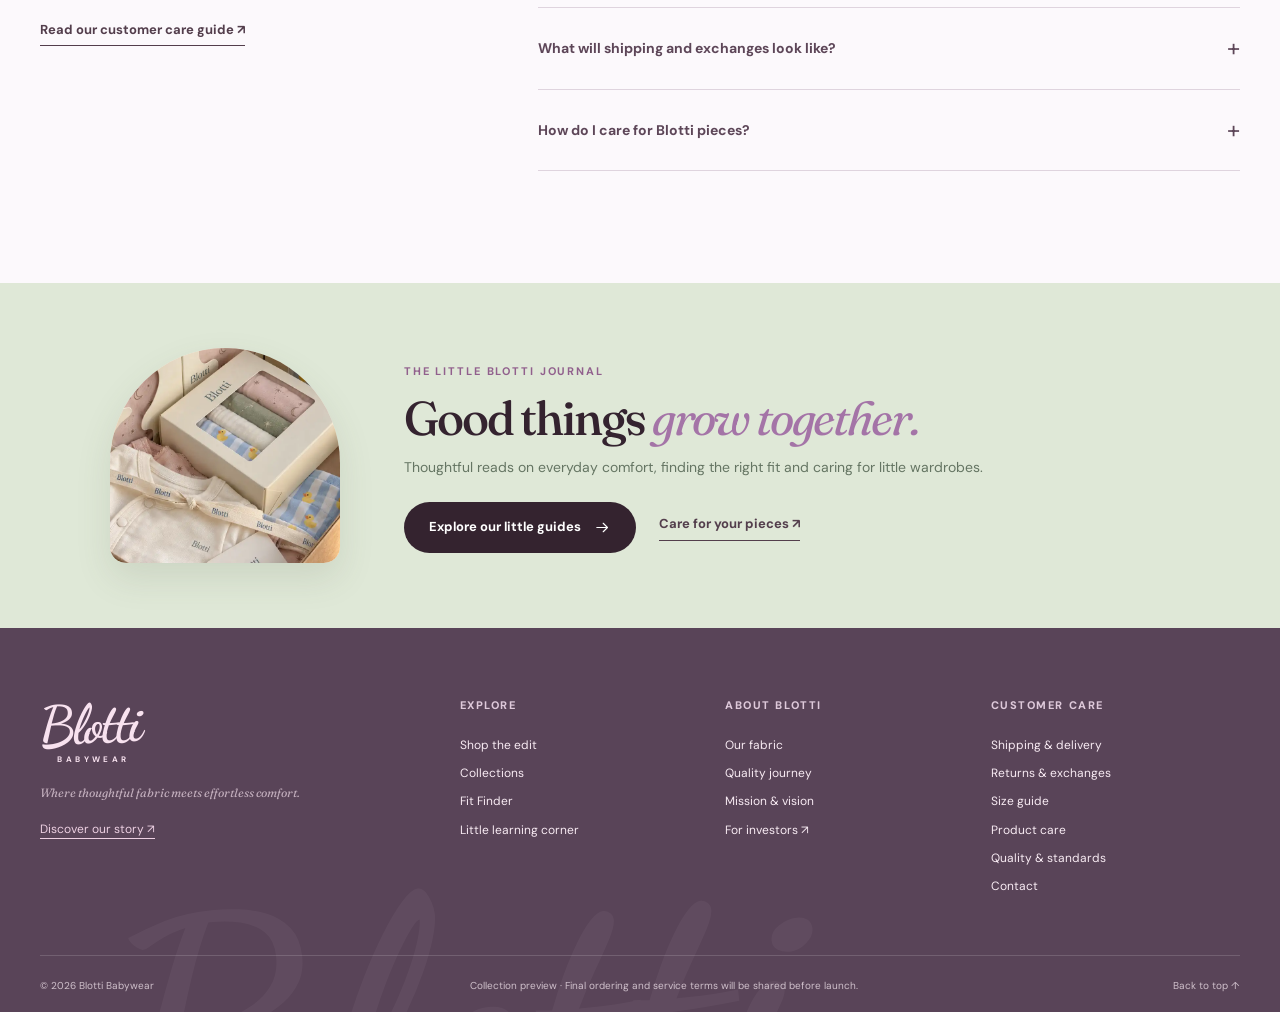
==== commit 33d125fd: "fix: invalidate storefront script cache after image replacement" ====
--- a/index.html
+++ b/index.html
@@ -11,7 +11,7 @@
   <link rel="preconnect" href="https://images.unsplash.com">
   <link href="https://fonts.googleapis.com/css2?family=DM+Sans:wght@400;500;600;700&family=Dancing+Script:wght@500;600;700&family=Fraunces:opsz,wght,SOFT,WONK@9..144,400,30,1;9..144,500,30,1;9..144,600,30,1;9..144,700,30,1&display=swap" rel="stylesheet">
   <link rel="stylesheet" href="styles.css?v=20261030-polish2">
-  <script src="app.js?v=20261030-polish2" defer></script>
+  <script src="app.js?v=20261031-product-photos" defer></script>
 </head>
 <body>
   <svg class="svg-defs" xmlns="http://www.w3.org/2000/svg" aria-hidden="true">
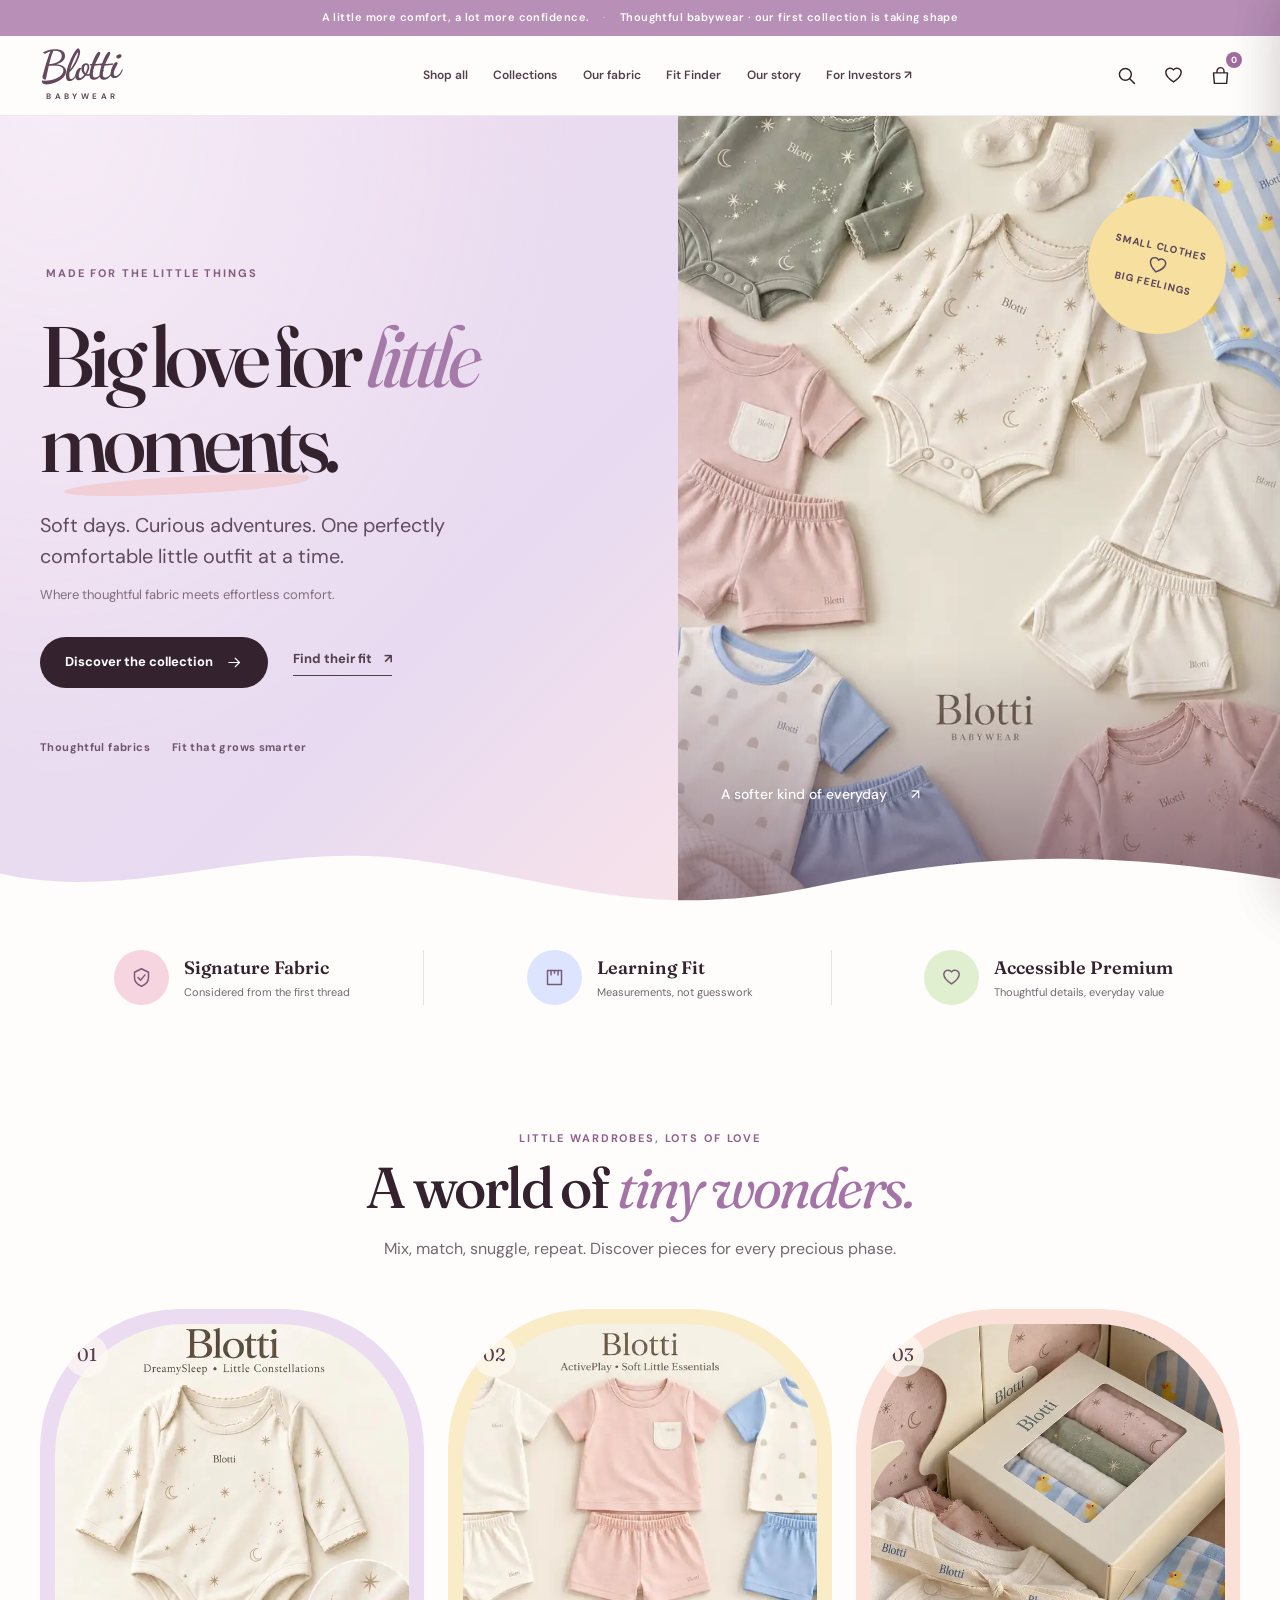
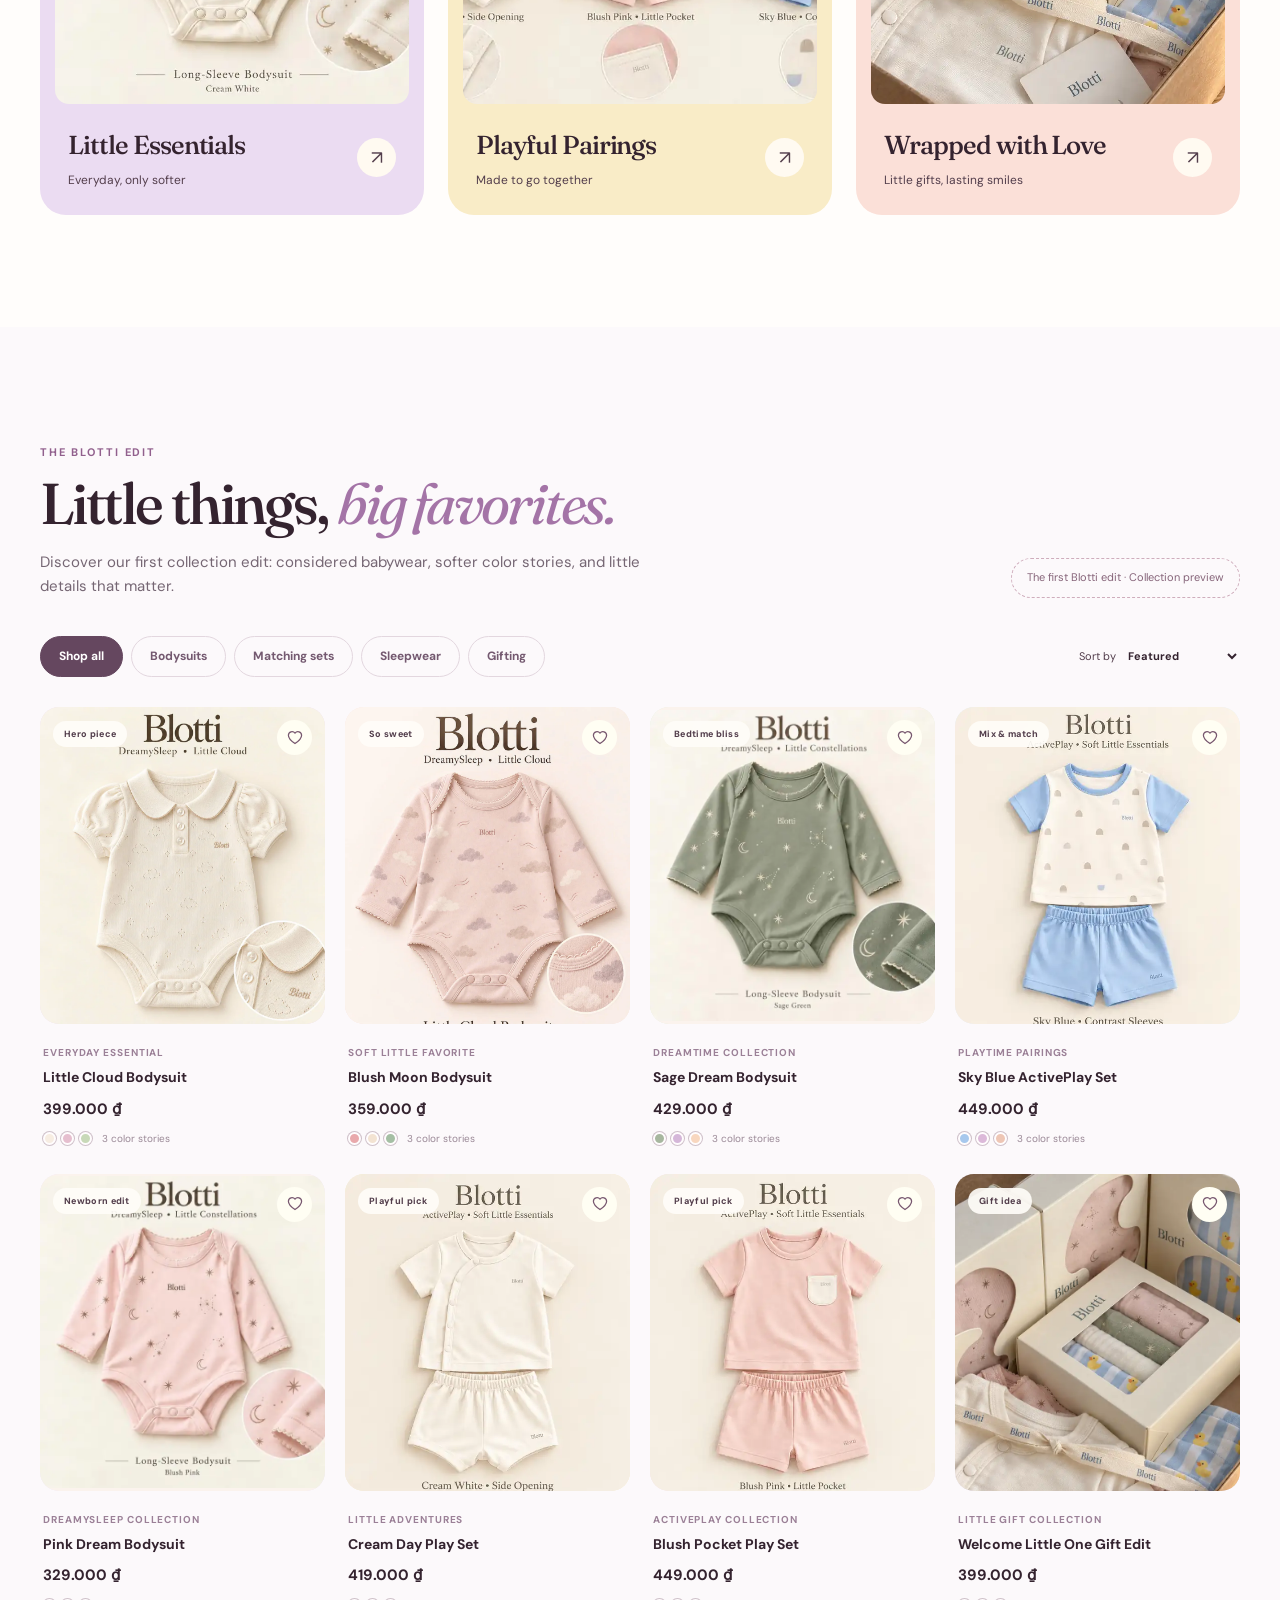
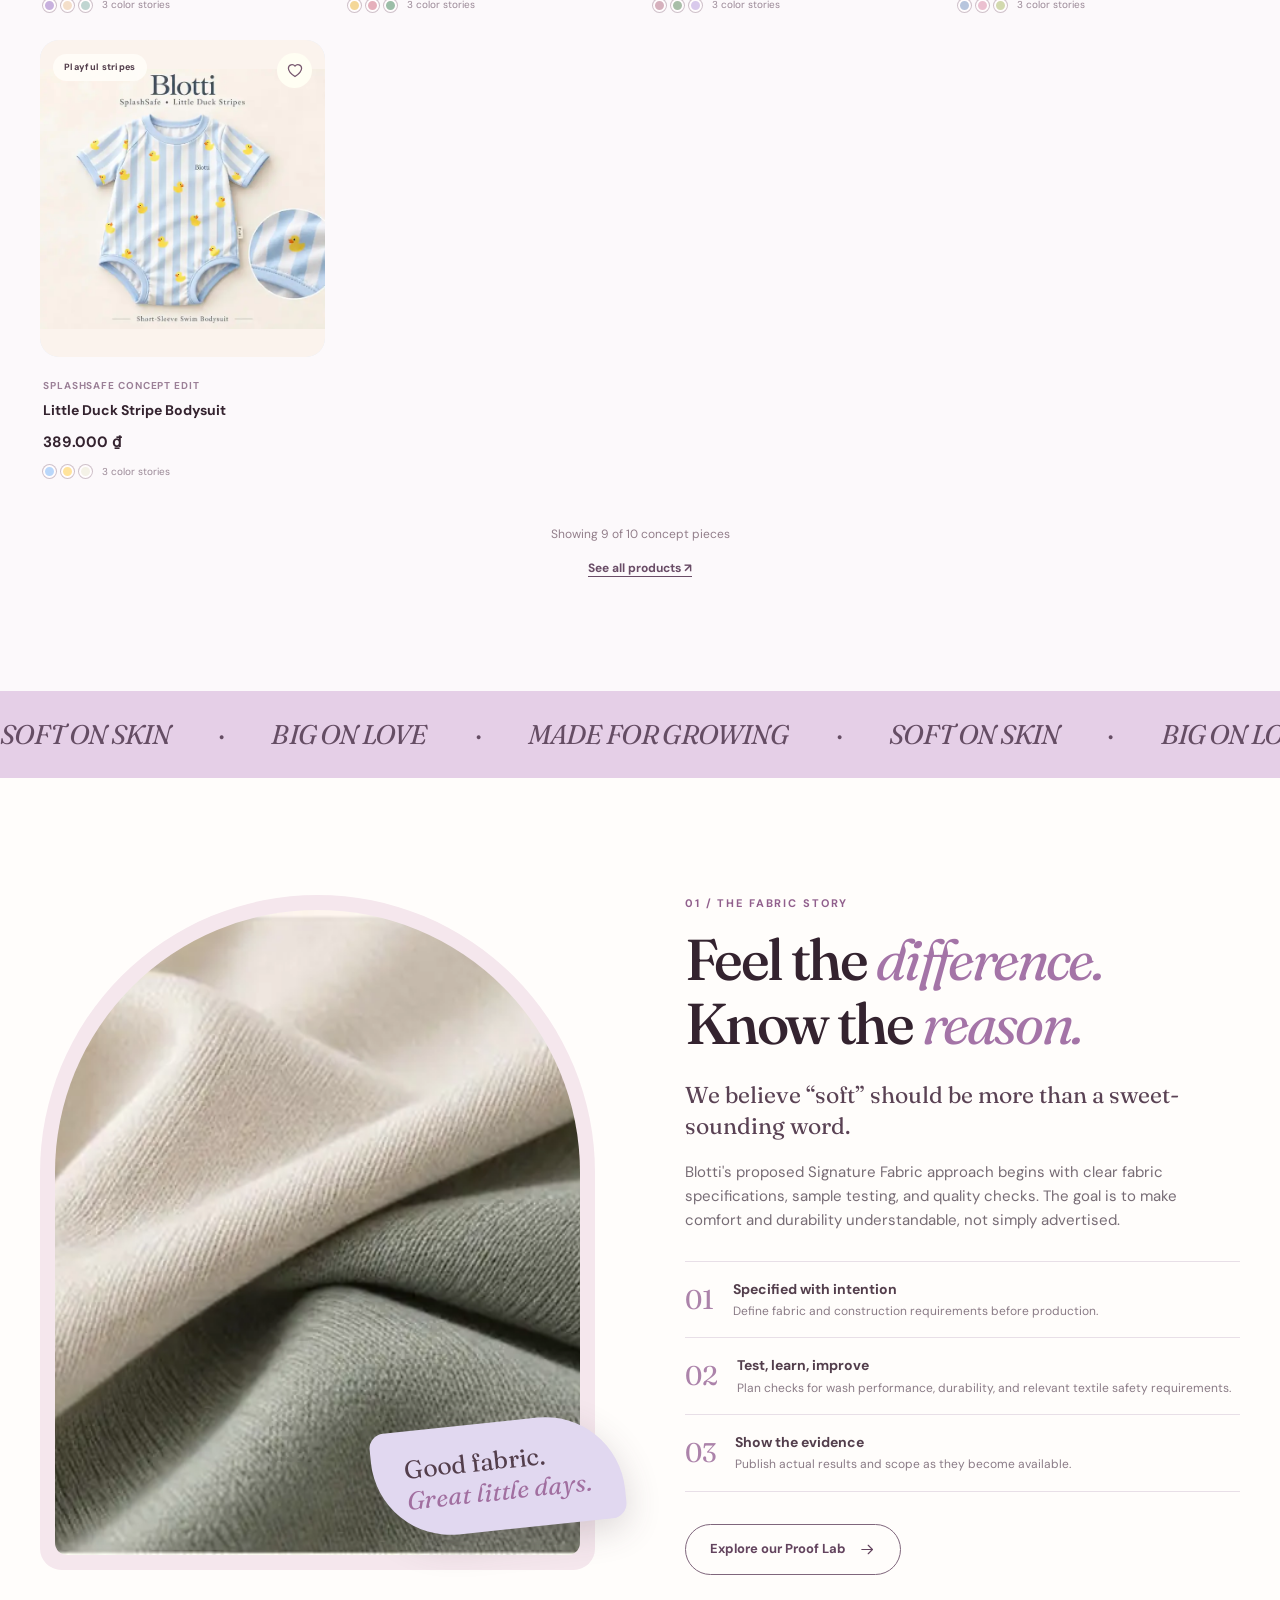
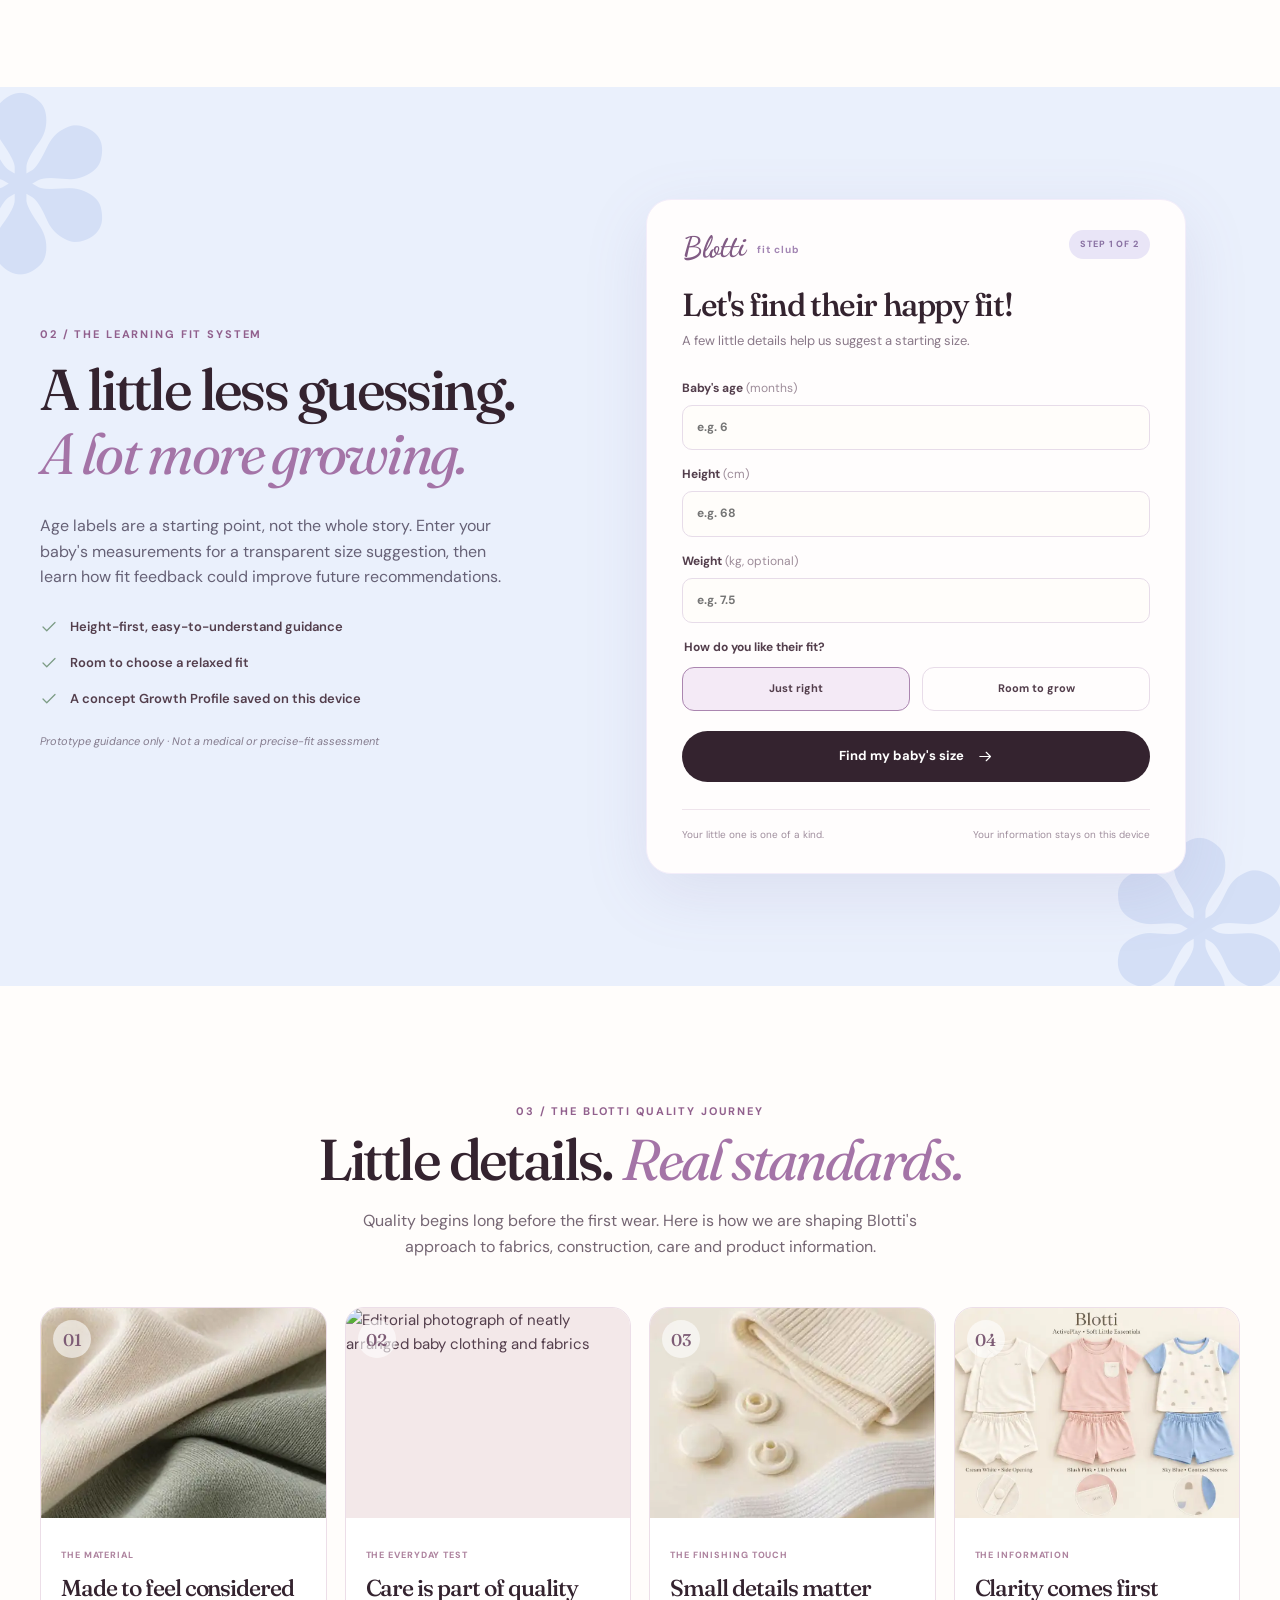
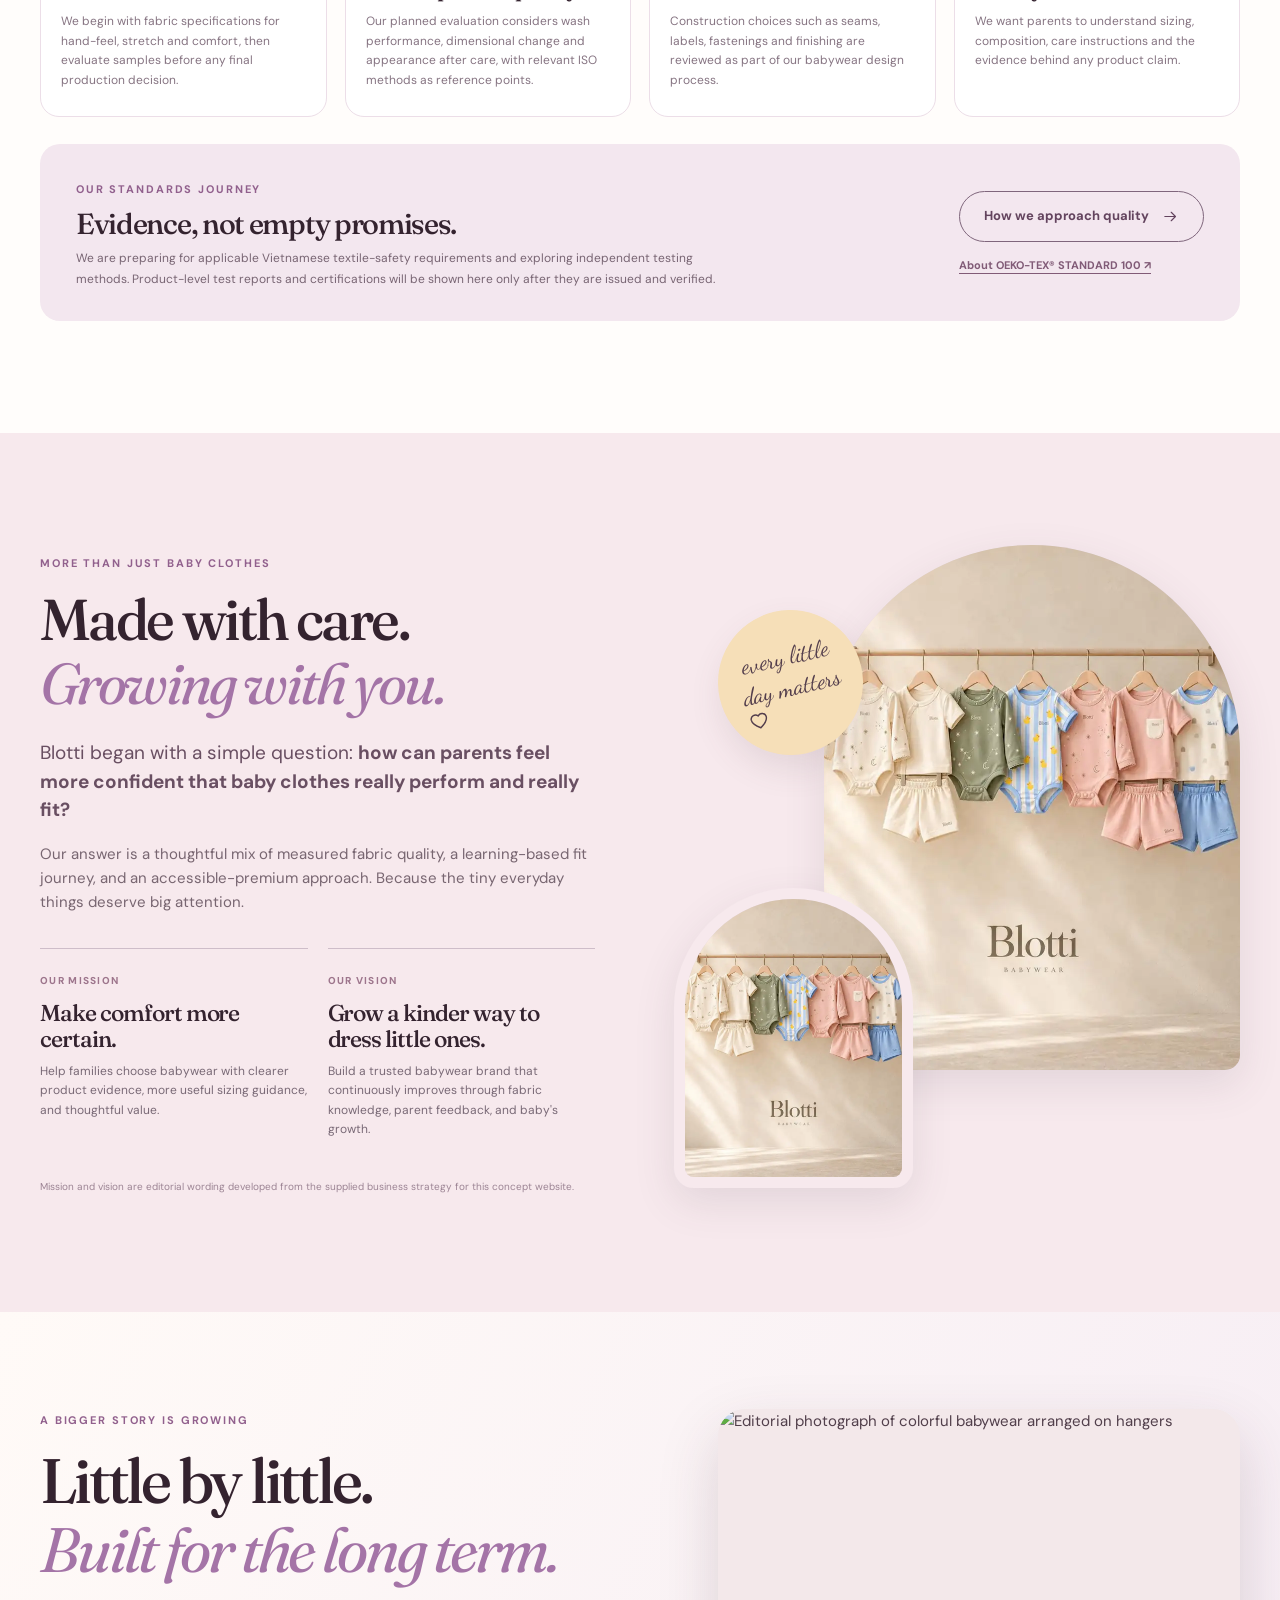
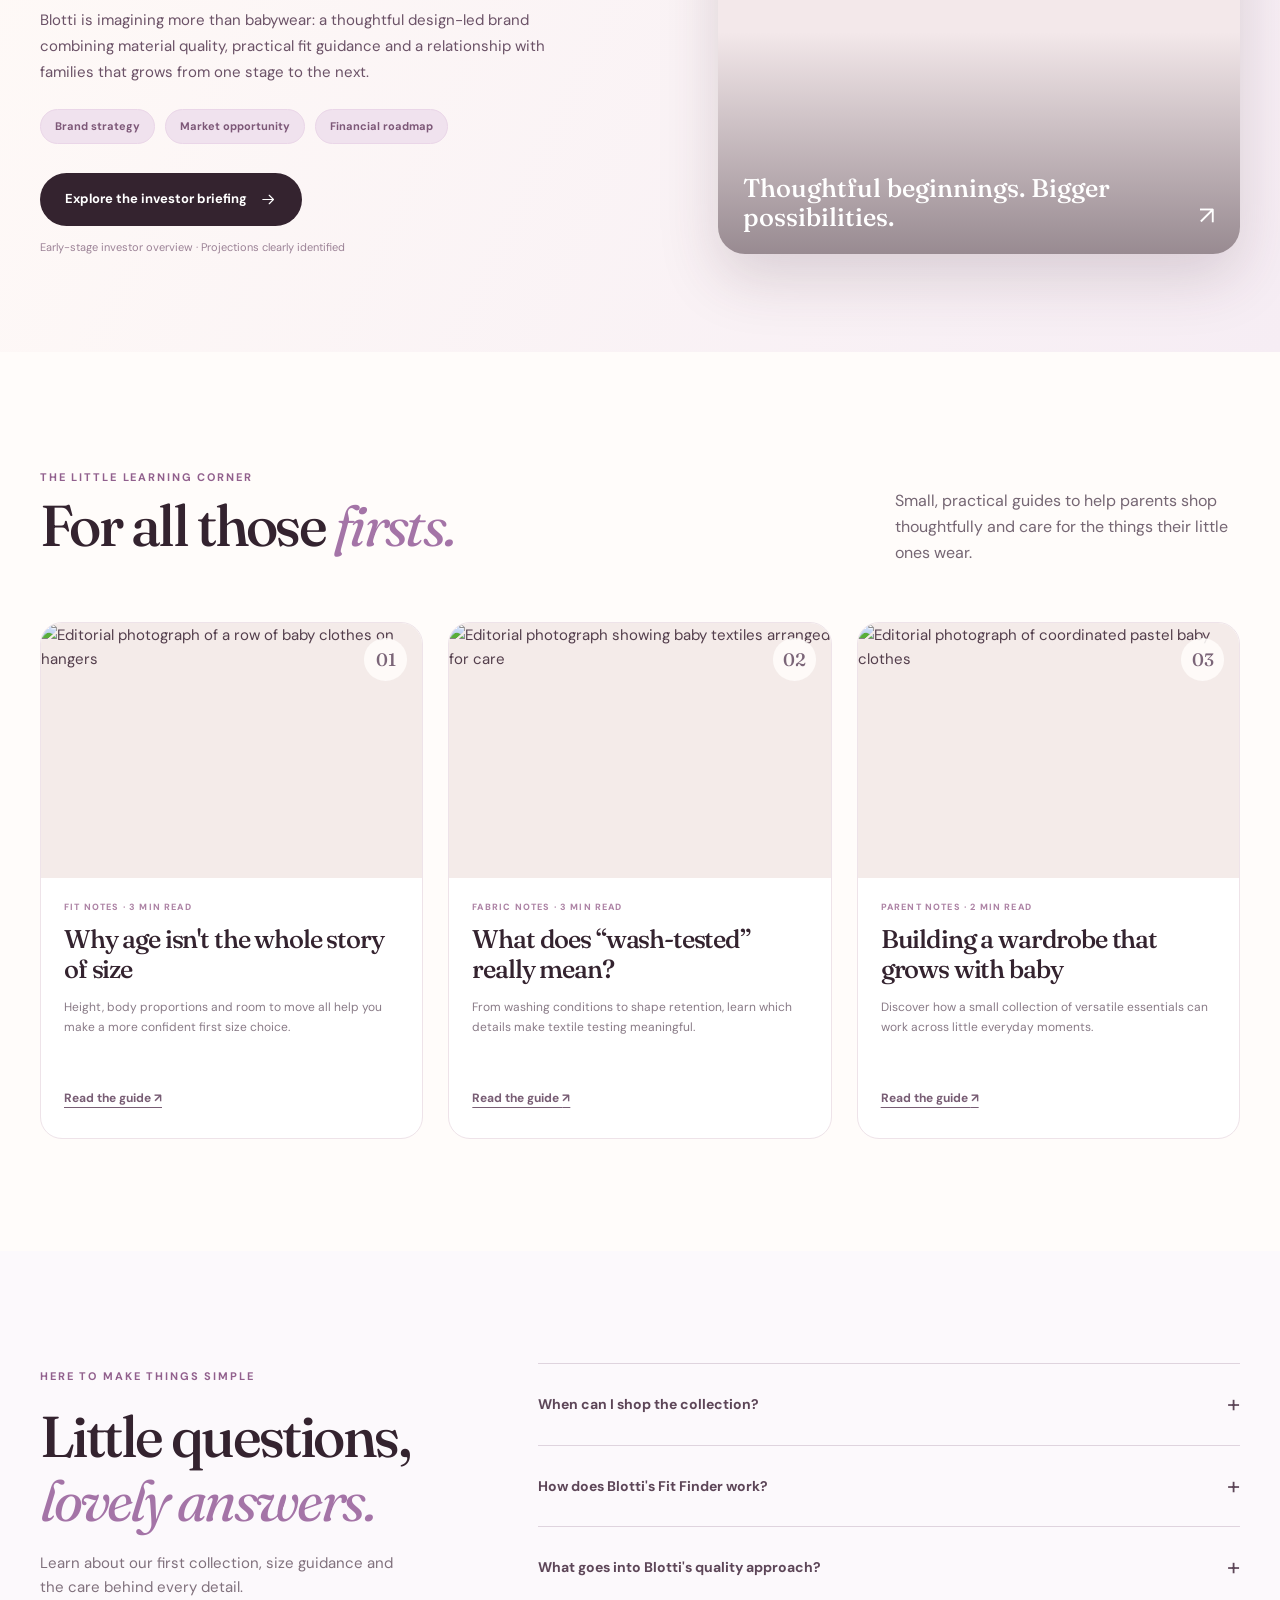
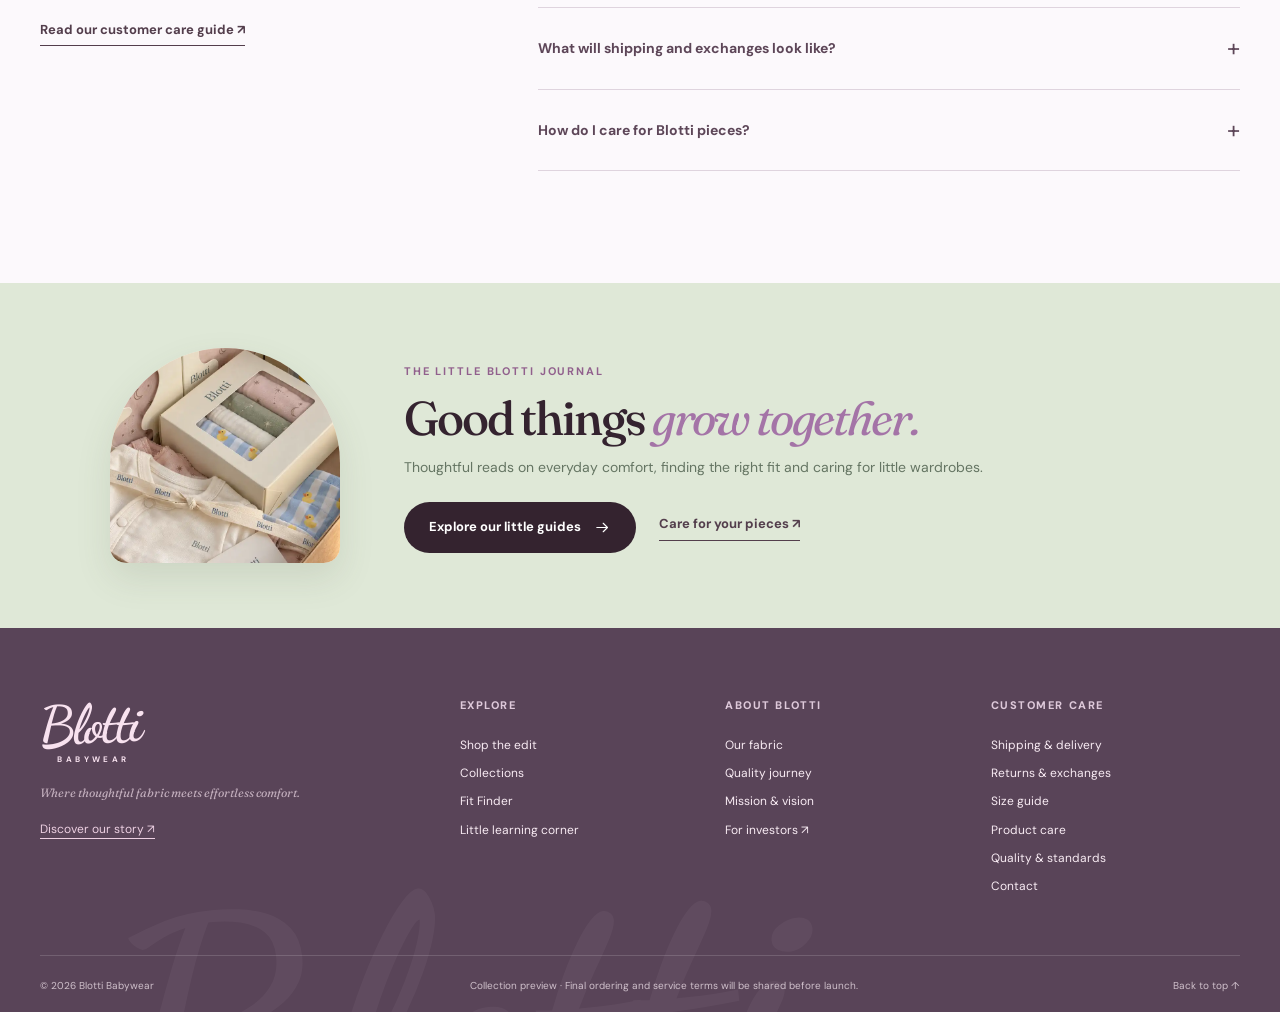
==== commit 59e344fc: "fix(mobile): replace emoji-like hero and fabric decorations with icon sprites and CSS shapes" ====
--- a/index.html
+++ b/index.html
@@ -10,8 +10,8 @@
   <link rel="preconnect" href="https://fonts.gstatic.com" crossorigin>
   <link rel="preconnect" href="https://images.unsplash.com">
   <link href="https://fonts.googleapis.com/css2?family=DM+Sans:wght@400;500;600;700&family=Dancing+Script:wght@500;600;700&family=Fraunces:opsz,wght,SOFT,WONK@9..144,400,30,1;9..144,500,30,1;9..144,600,30,1;9..144,700,30,1&display=swap" rel="stylesheet">
-  <link rel="stylesheet" href="styles.css?v=20261030-polish2">
-  <script src="app.js?v=20261031-product-photos" defer></script>
+  <link rel="stylesheet" href="styles.css?v=20261031-ios2">
+  <script src="app.js?v=20261031-ios2" defer></script>
 </head>
 <body>
   <svg class="svg-defs" xmlns="http://www.w3.org/2000/svg" aria-hidden="true">
@@ -29,7 +29,7 @@
     <symbol id="i-instagram" viewBox="0 0 24 24"><rect x="3" y="3" width="18" height="18" rx="5"/><circle cx="12" cy="12" r="4"/><circle cx="17.5" cy="6.5" r=".9" fill="currentColor" stroke="none"/></symbol>
   </svg>
   <a class="skip-link" href="#main">Skip to content</a>
-  <div class="announcement"><span class="announcement-sparkle">✳</span> A little more comfort, a lot more confidence. <span class="announce-divider">✦</span> Thoughtful babywear · our first collection is taking shape <span class="announcement-sparkle">✳</span></div>
+  <div class="announcement"><span class="announcement-sparkle" aria-hidden="true"></span> A little more comfort, a lot more confidence. <span class="announce-divider" aria-hidden="true">·</span> Thoughtful babywear · our first collection is taking shape <span class="announcement-sparkle" aria-hidden="true"></span></div>
   <header class="site-header" id="top">
     <div class="header-inner container">
       <button class="icon-button mobile-menu-btn" id="menuToggle" aria-label="Open menu" aria-controls="mainNav" aria-expanded="false"><svg class="icon"><use href="#i-menu"/></svg></button>
@@ -49,27 +49,27 @@
     <section class="hero">
       <div class="hero-copy">
         <div class="hero-inner">
-          <p class="eyebrow"><span class="eyebrow-flower">✿</span> MADE FOR THE LITTLE THINGS</p>
+          <p class="eyebrow"><span class="eyebrow-flower" aria-hidden="true"></span> MADE FOR THE LITTLE THINGS</p>
           <h1>Big love for <em>little</em> <span class="hero-underline">moments.</span></h1>
           <p class="hero-lead">Soft days. Curious adventures. One perfectly comfortable little outfit at a time.</p>
           <p class="hero-support">Where thoughtful fabric meets effortless comfort.</p>
           <div class="hero-actions"><a class="pill dark" href="#shop">Discover the collection <svg class="icon"><use href="#i-arrow"/></svg></a><a class="text-link" href="#fit">Find their fit <span aria-hidden="true">↗</span></a></div>
-          <div class="hero-chips"><span>✦ Thoughtful fabrics</span><span>✦ Fit that grows smarter</span></div>
-        </div>
-        <span class="hero-star hstar1" aria-hidden="true">✳</span><span class="hero-star hstar2" aria-hidden="true">✦</span>
+          <div class="hero-chips"><span><i aria-hidden="true" class="hero-chip-dot"></i>Thoughtful fabrics</span><span><i aria-hidden="true" class="hero-chip-dot"></i>Fit that grows smarter</span></div>
+        </div>
+        <span class="hero-star hstar1" aria-hidden="true"></span><span class="hero-star hstar2" aria-hidden="true"></span>
       </div>
       <div class="hero-visual">
         <img src="assets/blotti-hero.webp" alt="Blotti concept babywear assortment in pastel colors" fetchpriority="high">
         <div class="hero-image-tint"></div>
-        <div class="round-sticker" aria-hidden="true"><span>SMALL CLOTHES</span><b>♥</b><span>BIG FEELINGS</span></div>
+        <div class="round-sticker" aria-hidden="true"><span>SMALL CLOTHES</span><svg class="icon sticker-heart"><use href="#i-heart"/></svg><span>BIG FEELINGS</span></div>
         <div class="hero-photo-note">A softer kind of everyday <span>↗</span></div>
       </div>
       <div class="hero-wave" aria-hidden="true"><svg viewBox="0 0 1440 98" preserveAspectRatio="none"><path d="M0 48c150 35 300-40 470-15s260 69 450 29 335-39 520-8v44H0Z" fill="#fffdfb"/></svg></div>
     </section>
     <section class="promise-strip container reveal" aria-label="Our three promises">
-      <div><span class="promise-icon" style="background:#f6d5e1">✿</span><p><b>Signature Fabric</b><small>Considered from the first thread</small></p></div>
-      <div><span class="promise-icon" style="background:#dce5fd">✧</span><p><b>Learning Fit</b><small>Measurements, not guesswork</small></p></div>
-      <div><span class="promise-icon" style="background:#e0efcf">♡</span><p><b>Accessible Premium</b><small>Thoughtful details, everyday value</small></p></div>
+      <div><span class="promise-icon" style="background:#f6d5e1"><svg class="icon" aria-hidden="true"><use href="#i-shield"/></svg></span><p><b>Signature Fabric</b><small>Considered from the first thread</small></p></div>
+      <div><span class="promise-icon" style="background:#dce5fd"><svg class="icon" aria-hidden="true"><use href="#i-ruler"/></svg></span><p><b>Learning Fit</b><small>Measurements, not guesswork</small></p></div>
+      <div><span class="promise-icon" style="background:#e0efcf"><svg class="icon" aria-hidden="true"><use href="#i-heart"/></svg></span><p><b>Accessible Premium</b><small>Thoughtful details, everyday value</small></p></div>
     </section>
     <section class="section collections-section" id="collections">
       <div class="container"><div class="section-heading center reveal"><span class="eyebrow">LITTLE WARDROBES, LOTS OF LOVE</span><h2>A world of <em>tiny wonders.</em></h2><p>Mix, match, snuggle, repeat. Discover pieces for every precious phase.</p></div>
@@ -88,10 +88,10 @@
         <div class="shop-end"><span id="productCount"></span><button class="link-reset" id="resetFilters" type="button">See all products <span>↗</span></button></div>
       </div>
     </section>
-    <section class="marquee-band" aria-label="Blotti promise"><div class="marquee-track" aria-hidden="true"><span>SOFT ON SKIN</span>✳<span>BIG ON LOVE</span>✳<span>MADE FOR GROWING</span>✳<span>SOFT ON SKIN</span>✳<span>BIG ON LOVE</span>✳<span>MADE FOR GROWING</span>✳</div></section>
+    <section class="marquee-band" aria-label="Blotti promise"><div class="marquee-track" aria-hidden="true"><span>SOFT ON SKIN</span> · <span>BIG ON LOVE</span> · <span>MADE FOR GROWING</span> · <span>SOFT ON SKIN</span> · <span>BIG ON LOVE</span> · <span>MADE FOR GROWING</span> · </div></section>
     <section class="section fabric-section" id="fabric">
       <div class="container fabric-layout">
-        <div class="fabric-visual reveal"><img src="assets/blotti-fabric-cotton.webp" loading="lazy" alt="Cotton-spandex textile sample provided in the Blotti concept asset set"><span class="fabric-flower" aria-hidden="true">✿</span><div class="fabric-tag">Good fabric.<br><em>Great little days.</em></div></div>
+        <div class="fabric-visual reveal"><img src="assets/blotti-fabric-cotton.webp" loading="lazy" alt="Cotton-spandex textile sample provided in the Blotti concept asset set"><span class="fabric-flower" aria-hidden="true"></span><div class="fabric-tag">Good fabric.<br><em>Great little days.</em></div></div>
         <div class="fabric-content reveal"><span class="eyebrow">01 / THE FABRIC STORY</span><h2>Feel the <em>difference.</em><br>Know the <em>reason.</em></h2><p class="large-copy">We believe “soft” should be more than a sweet-sounding word.</p><p>Blotti's proposed Signature Fabric approach begins with clear fabric specifications, sample testing, and quality checks. The goal is to make comfort and durability understandable, not simply advertised.</p>
         <div class="fabric-features"><div><span>01</span><p><b>Specified with intention</b><small>Define fabric and construction requirements before production.</small></p></div><div><span>02</span><p><b>Test, learn, improve</b><small>Plan checks for wash performance, durability, and relevant textile safety requirements.</small></p></div><div><span>03</span><p><b>Show the evidence</b><small>Publish actual results and scope as they become available.</small></p></div></div>
         <a href="#proof" class="pill outline">Explore our Proof Lab <svg class="icon"><use href="#i-arrow"/></svg></a></div>
@@ -104,9 +104,9 @@
           <div class="fit-widget-top"><div class="fit-logo">Blotti <span>fit club</span></div><span class="step-pill" id="fitStepLabel">STEP 1 OF 2</span></div>
           <h3 id="fitWidgetTitle">Let's find their happy fit!</h3><p id="fitWidgetSub">A few little details help us suggest a starting size.</p>
           <form id="fitForm">
-            <div class="fit-step" id="fitStepOne"><label>Baby's age <span>(months)</span><input id="babyAge" type="number" min="0" max="36" placeholder="e.g. 6" required></label><label>Height <span>(cm)</span><input id="babyHeight" type="number" min="40" max="110" placeholder="e.g. 68" required></label><label>Weight <span>(kg, optional)</span><input id="babyWeight" type="number" min="1" max="25" step=".1" placeholder="e.g. 7.5"></label><fieldset class="fit-preference"><legend>How do you like their fit?</legend><label><input type="radio" name="fitPreference" value="regular" checked><span>Just right ✨</span></label><label><input type="radio" name="fitPreference" value="roomy"><span>Room to grow 🌱</span></label></fieldset><button class="pill dark fit-submit" type="submit">Find my baby's size <svg class="icon"><use href="#i-arrow"/></svg></button></div>
+            <div class="fit-step" id="fitStepOne"><label>Baby's age <span>(months)</span><input id="babyAge" type="number" min="0" max="36" placeholder="e.g. 6" required></label><label>Height <span>(cm)</span><input id="babyHeight" type="number" min="40" max="110" placeholder="e.g. 68" required></label><label>Weight <span>(kg, optional)</span><input id="babyWeight" type="number" min="1" max="25" step=".1" placeholder="e.g. 7.5"></label><fieldset class="fit-preference"><legend>How do you like their fit?</legend><label><input type="radio" name="fitPreference" value="regular" checked><span>Just right</span></label><label><input type="radio" name="fitPreference" value="roomy"><span>Room to grow</span></label></fieldset><button class="pill dark fit-submit" type="submit">Find my baby's size <svg class="icon"><use href="#i-arrow"/></svg></button></div>
             <div class="fit-step" id="fitResult" hidden><div class="fit-result-badge">OUR SIZE SUGGESTION</div><div class="size-result" id="sizeResult">70</div><p id="sizeExplanation"></p><div class="fit-result-actions"><button class="pill dark" type="button" id="shopMySize">Explore pieces <svg class="icon"><use href="#i-arrow"/></svg></button><button class="pill subtle" type="button" id="fitRestart">Try again</button></div><label class="save-consent"><input id="saveFit" type="checkbox"> Save this measurement on my device for next time</label><button type="button" id="saveFitButton" class="save-fit-link">Save this profile</button><span id="fitSaved" role="status"></span></div>
-          </form><div class="fit-widget-footer"><span>✿ Your little one is one of a kind.</span><span>Your information stays on this device</span></div>
+          </form><div class="fit-widget-footer"><span>Your little one is one of a kind.</span><span>Your information stays on this device</span></div>
         </div>
       </div>
     </section>
@@ -143,7 +143,7 @@
     </section>
     <section class="section story-section" id="story">
       <div class="container story-layout"><div class="story-copy reveal"><span class="eyebrow">MORE THAN JUST BABY CLOTHES</span><h2>Made with care.<br><em>Growing with you.</em></h2><p class="story-intro">Blotti began with a simple question: <b>how can parents feel more confident that baby clothes really perform and really fit?</b></p><p>Our answer is a thoughtful mix of measured fabric quality, a learning-based fit journey, and an accessible-premium approach. Because the tiny everyday things deserve big attention.</p><div class="mission-vision"><div><span>OUR MISSION</span><h3>Make comfort more certain.</h3><p>Help families choose babywear with clearer product evidence, more useful sizing guidance, and thoughtful value.</p></div><div><span>OUR VISION</span><h3>Grow a kinder way to dress little ones.</h3><p>Build a trusted babywear brand that continuously improves through fabric knowledge, parent feedback, and baby's growth.</p></div></div><small class="editorial-note">Mission and vision are editorial wording developed from the supplied business strategy for this concept website.</small></div>
-        <div class="story-photos reveal"><div class="story-photo photo-a"><img loading="lazy" src="assets/blotti-lookbook.webp" alt="Blotti pastel babywear collection concept hanging on a rack"></div><div class="story-photo photo-b"><img loading="lazy" src="assets/blotti-collection.webp" alt="Blotti collection concept imagery"></div><span class="story-sticker">every little<br>day matters <span>♥</span></span></div></div>
+        <div class="story-photos reveal"><div class="story-photo photo-a"><img loading="lazy" src="assets/blotti-lookbook.webp" alt="Blotti pastel babywear collection concept hanging on a rack"></div><div class="story-photo photo-b"><img loading="lazy" src="assets/blotti-collection.webp" alt="Blotti collection concept imagery"></div><span class="story-sticker">every little<br>day matters <svg class="icon" aria-hidden="true"><use href="#i-heart"/></svg></span></div></div>
     </section>
     <section class="inv-teaser-section" id="investorTeaser" aria-labelledby="investorTeaserTitle">
       <div class="container inv-teaser-layout">
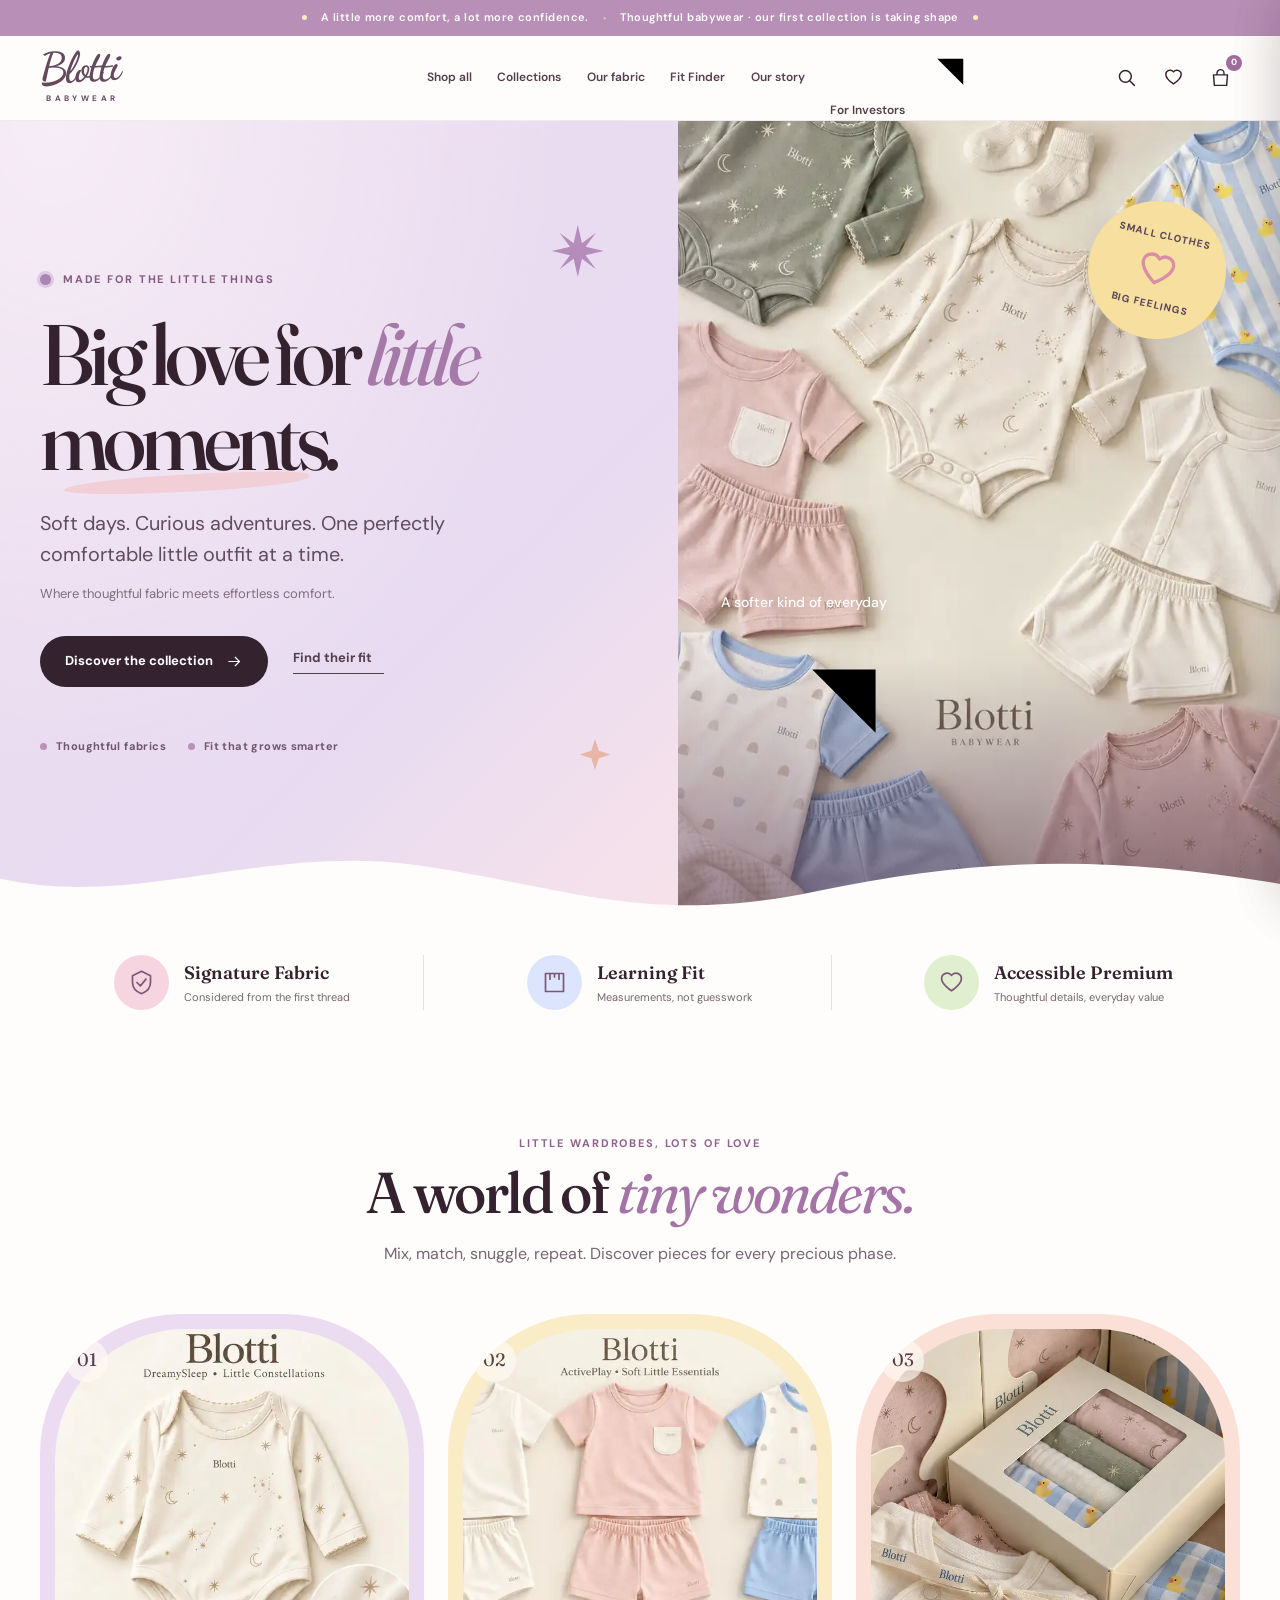
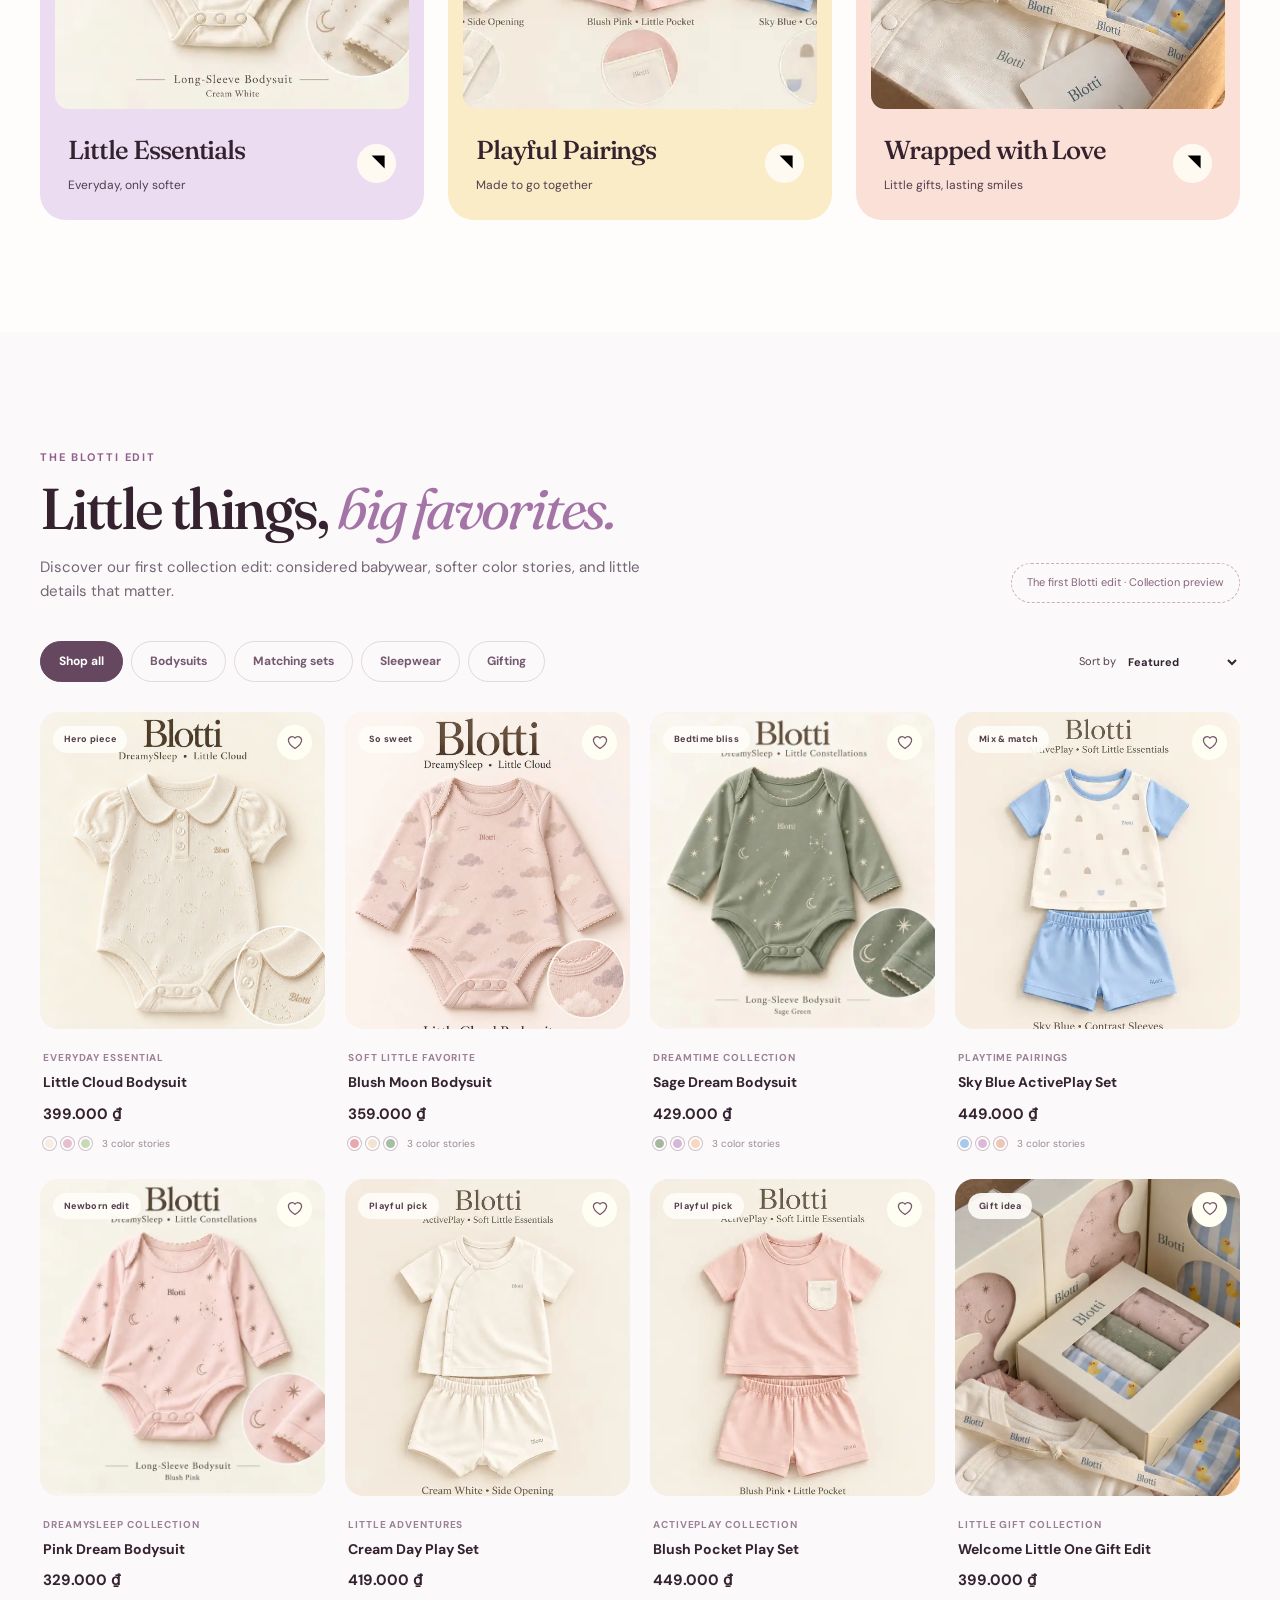
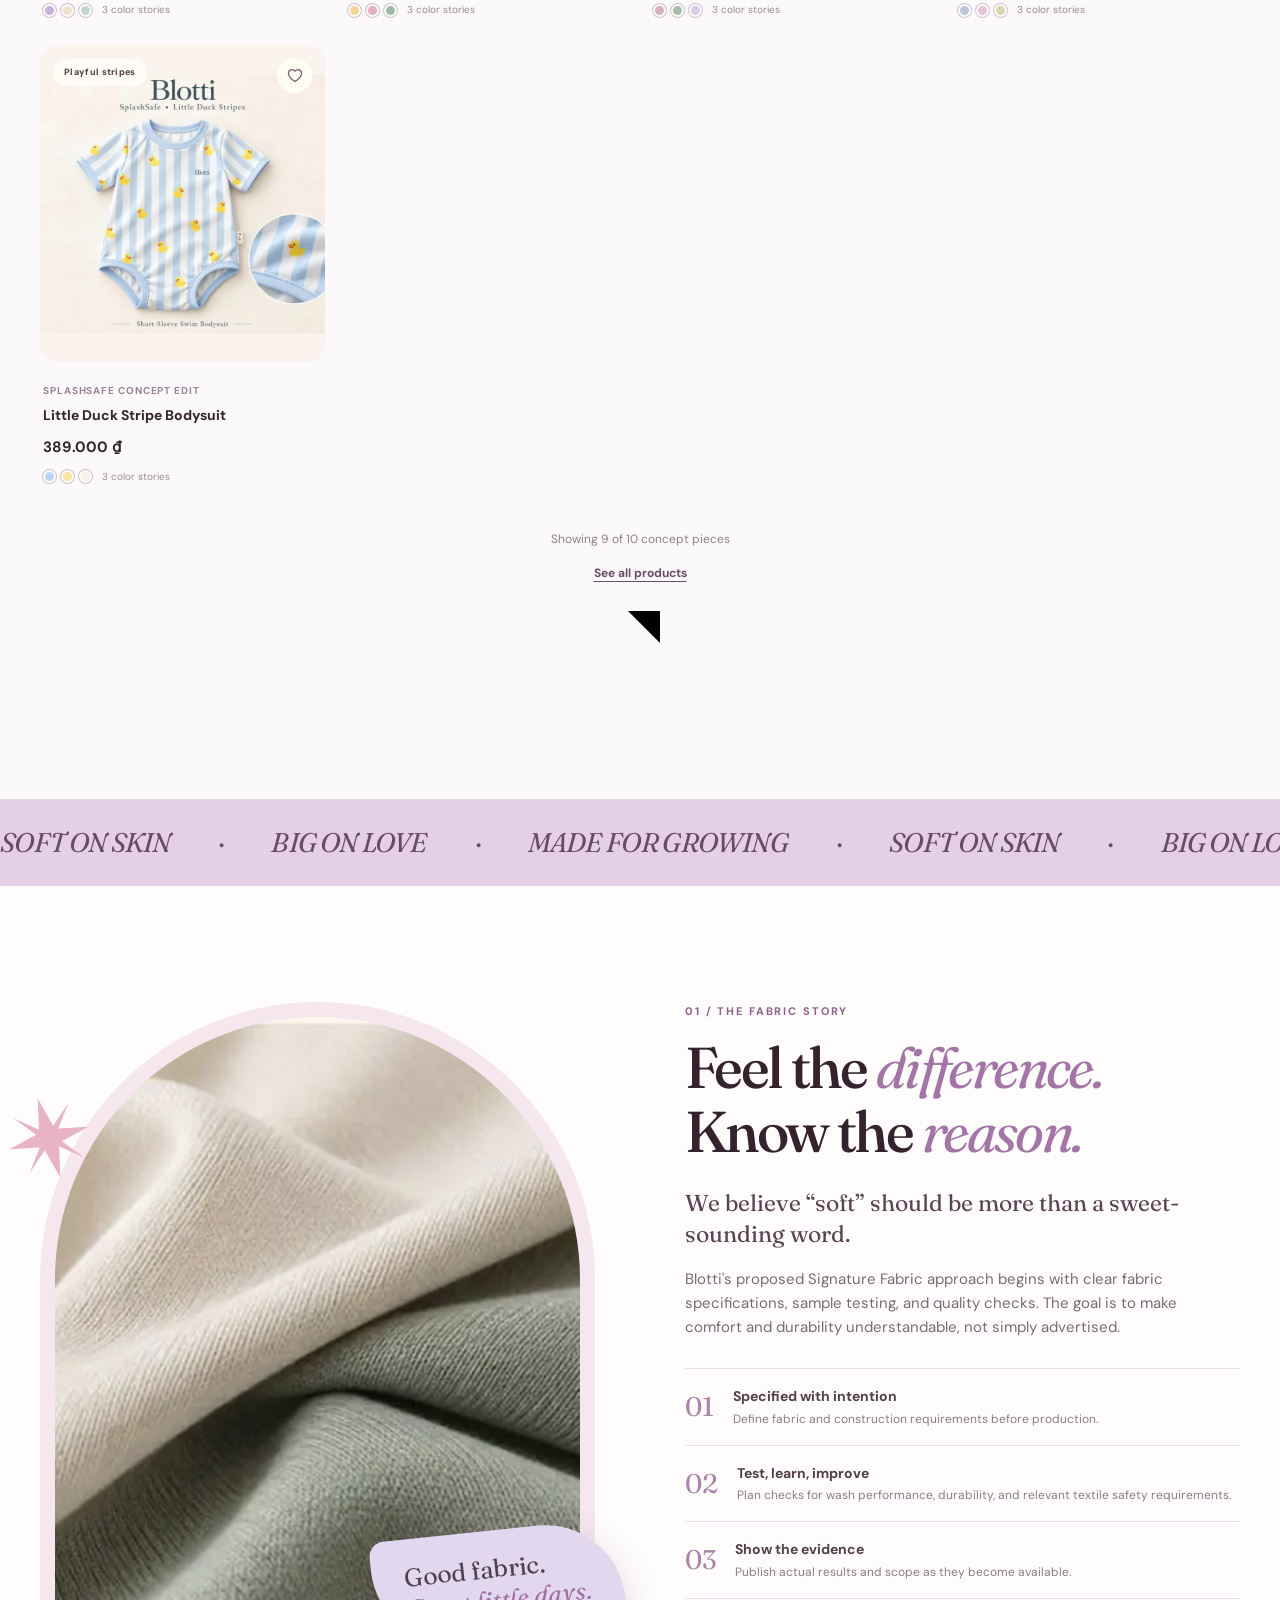
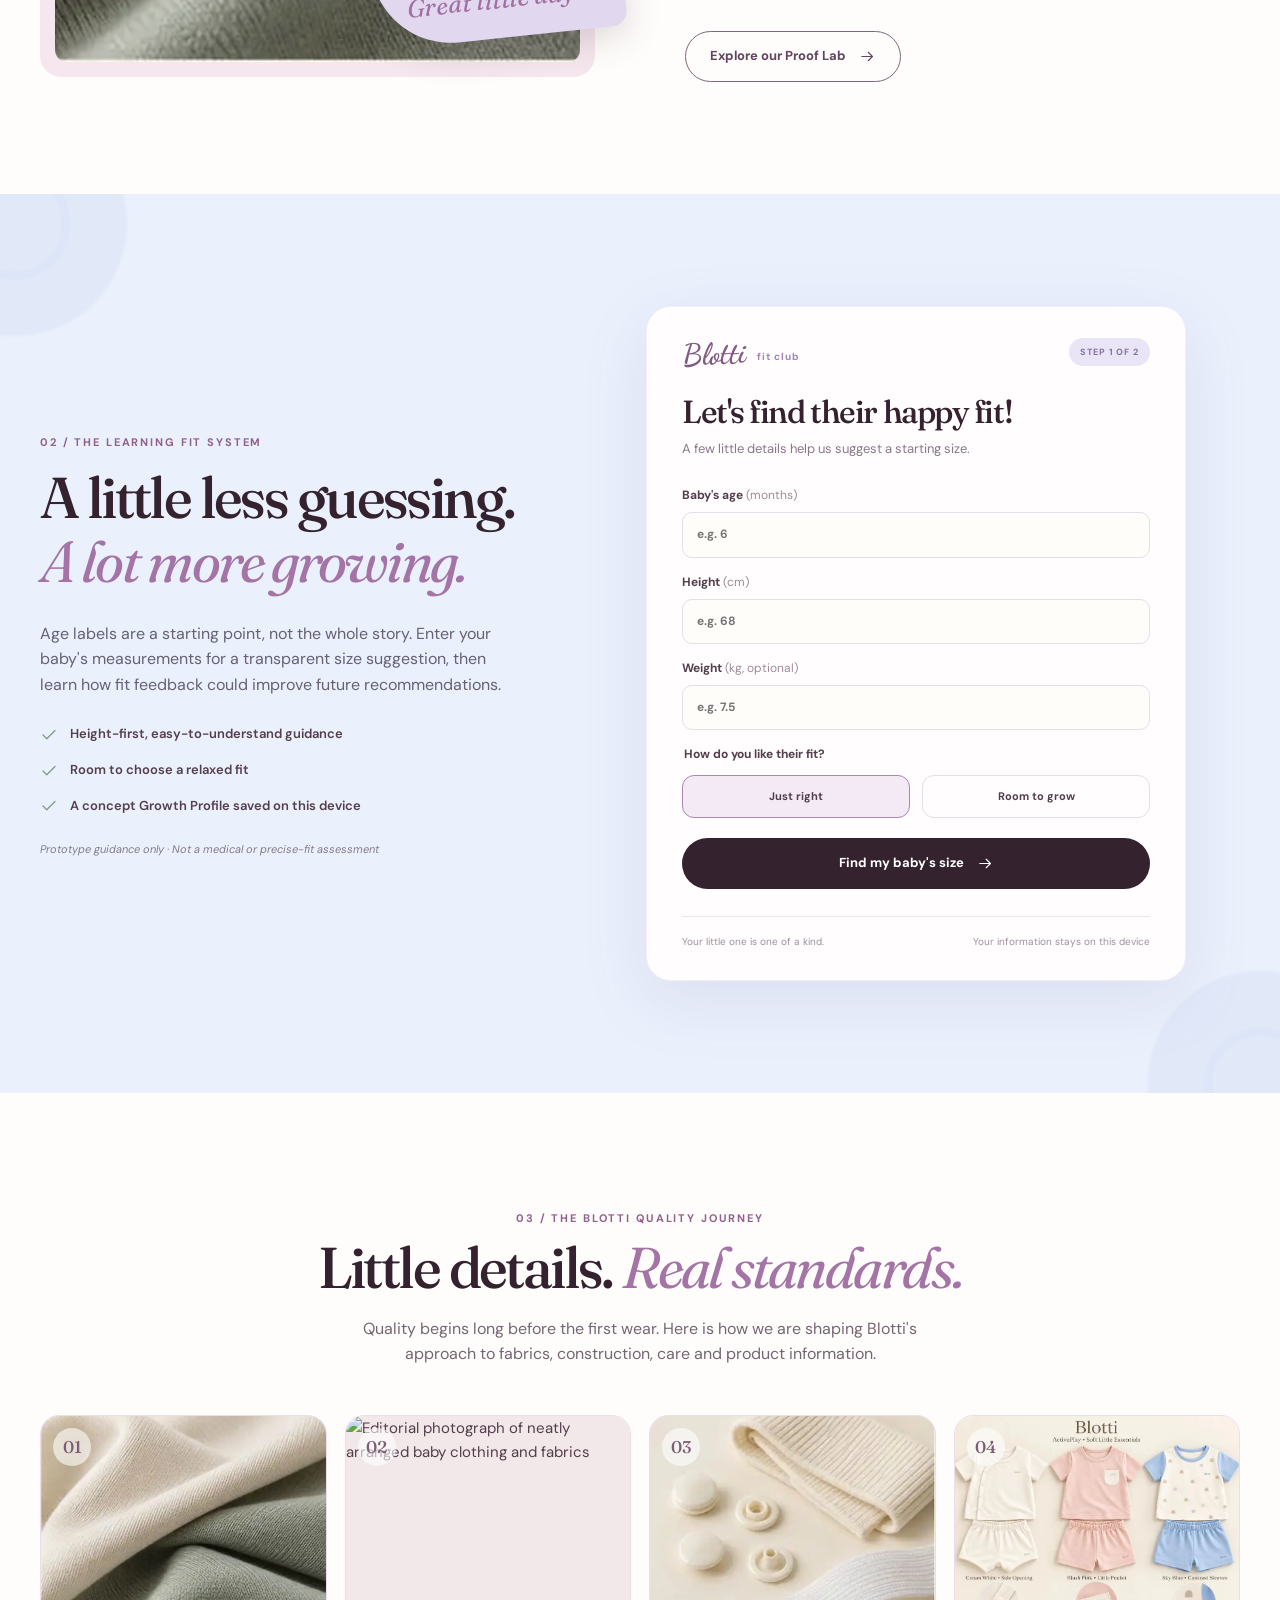
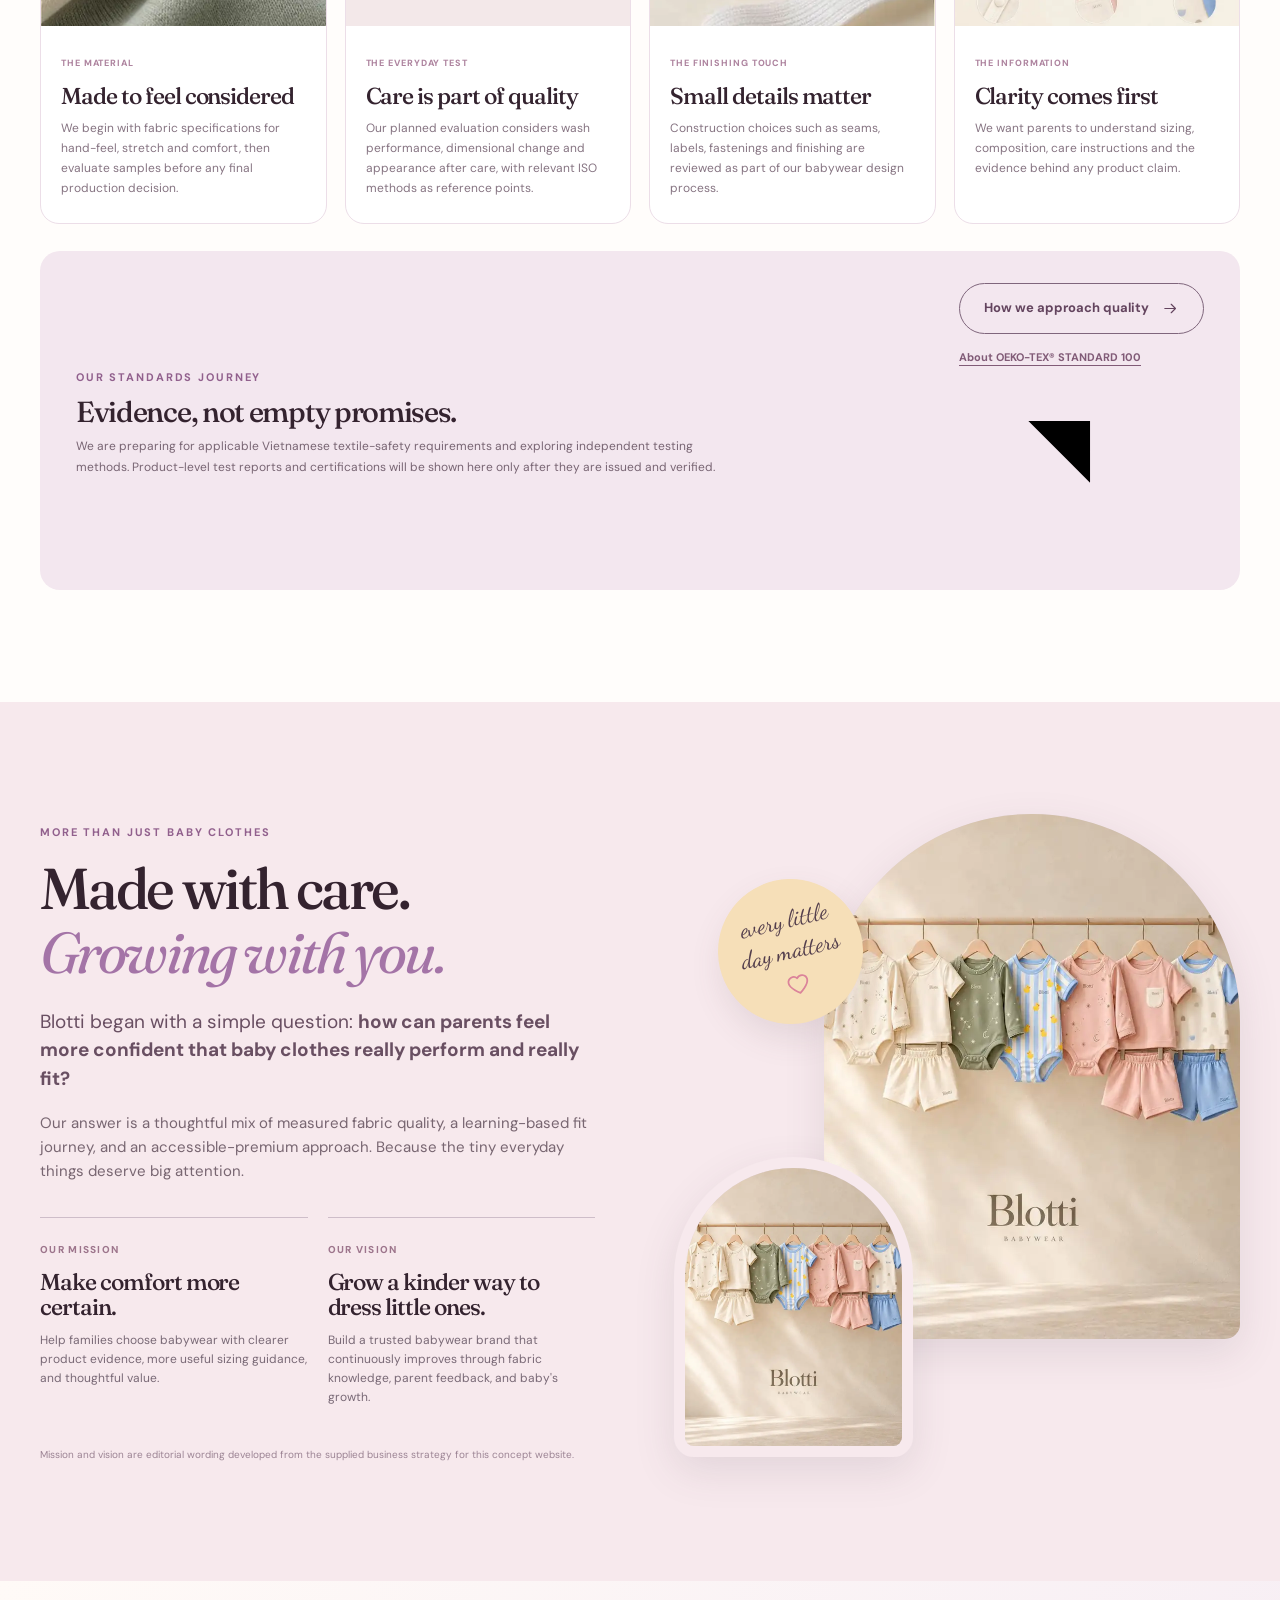
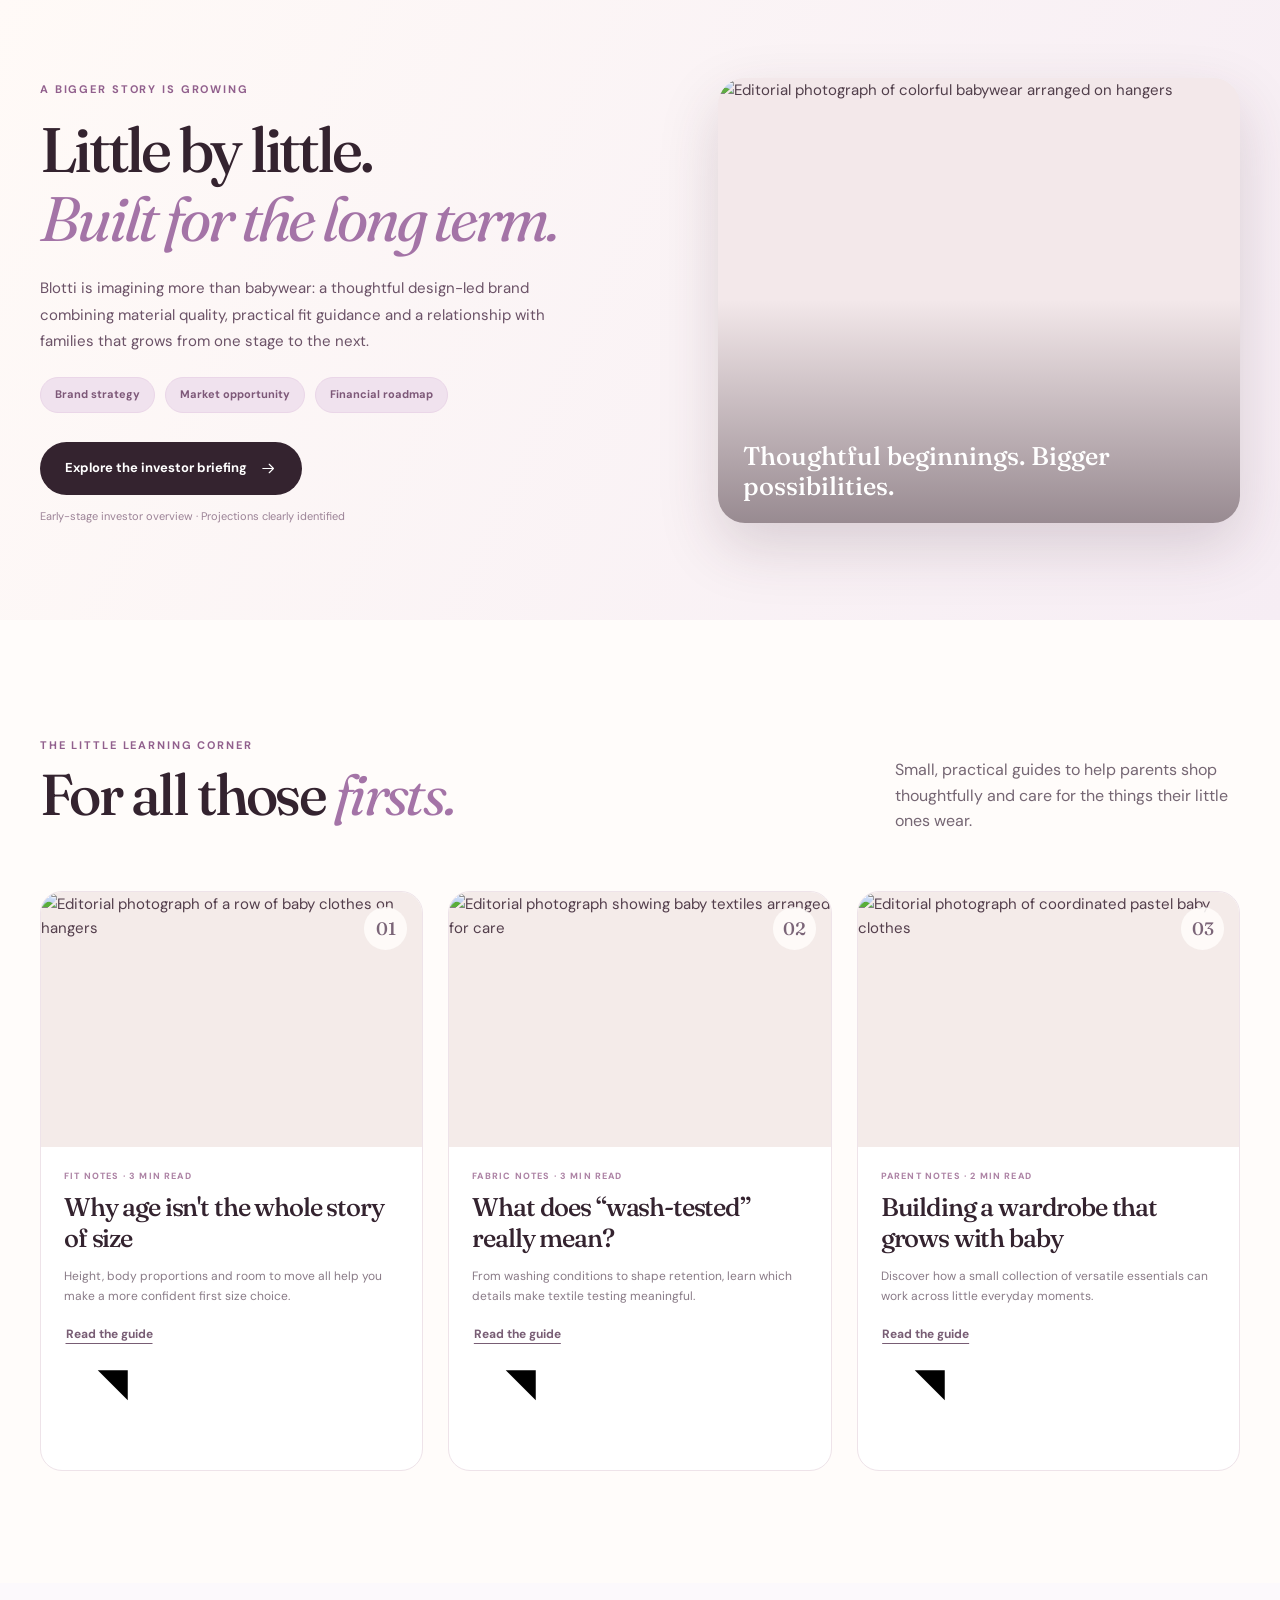
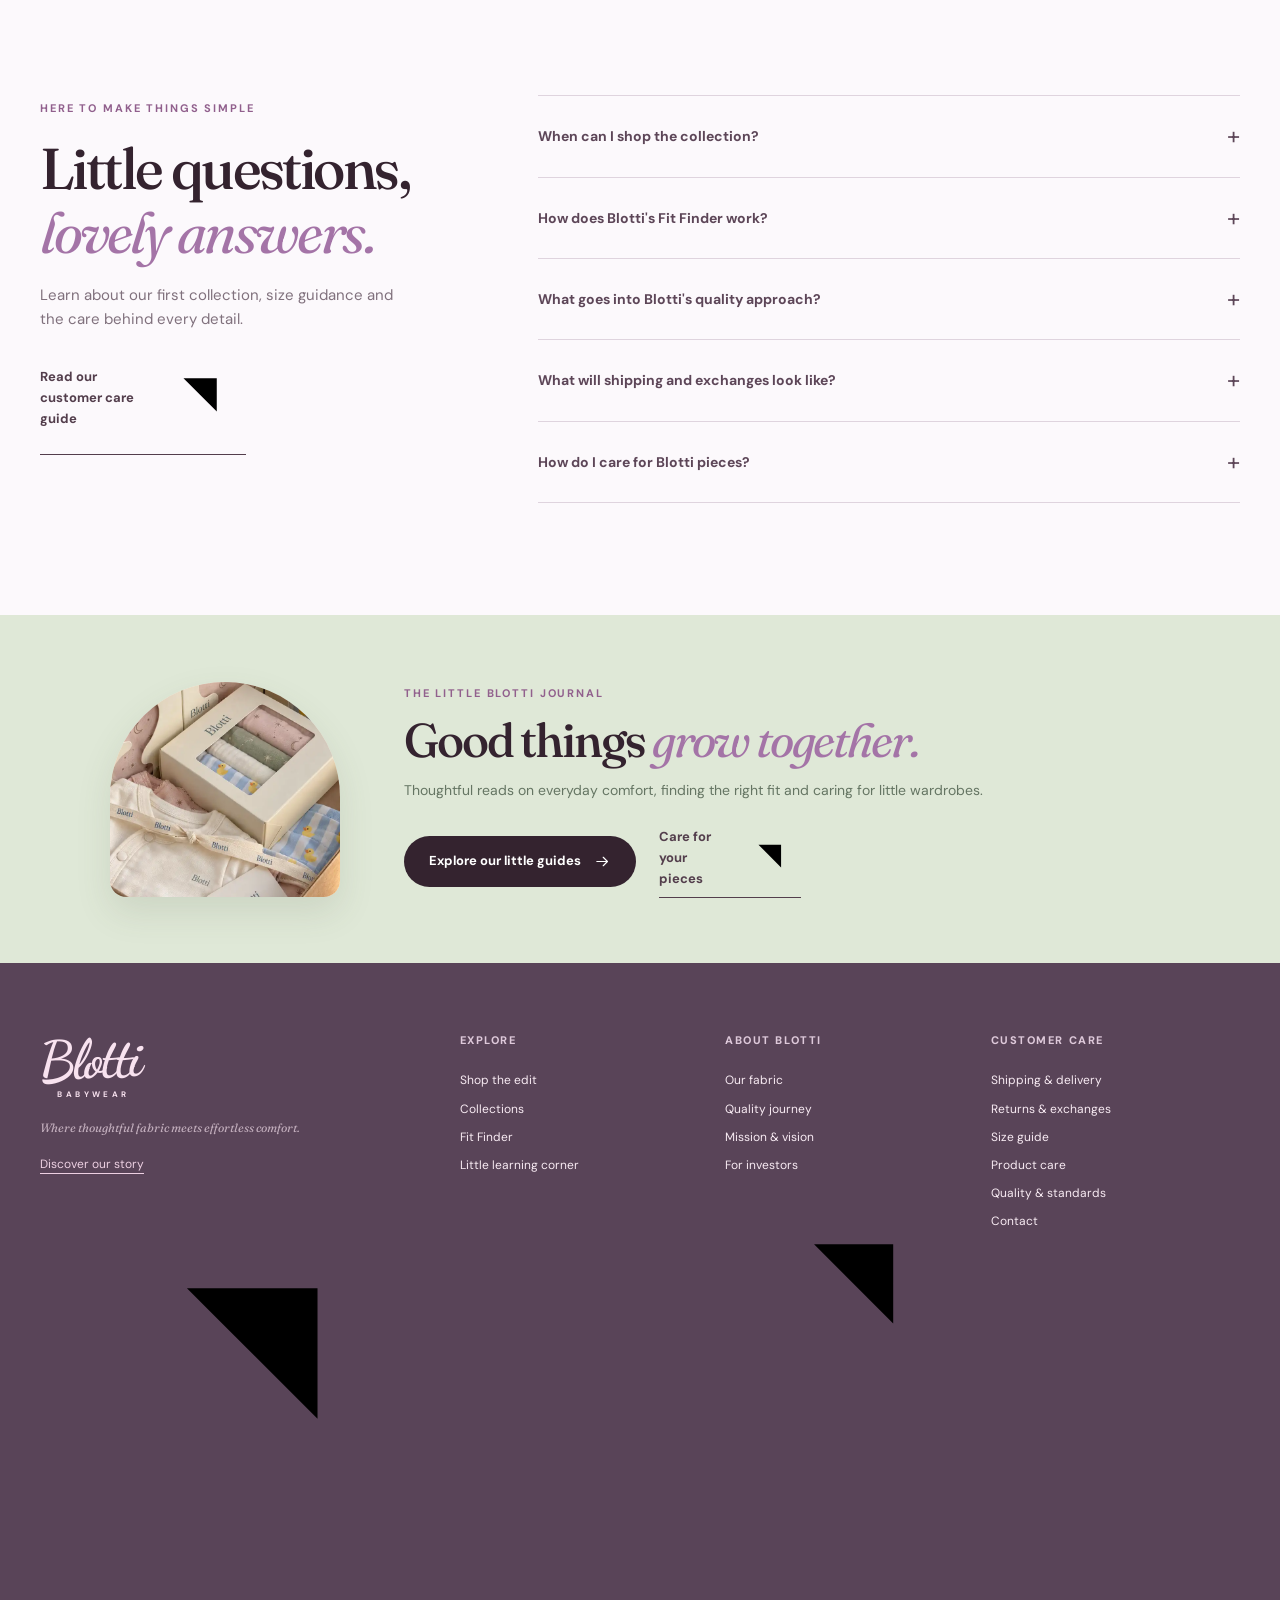
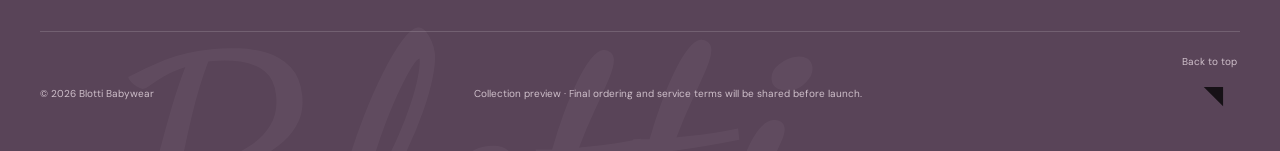
==== commit fad360c0: "style: replace iOS emoji-like CTA arrows with minimal outline SVGs" ====
--- a/index.html
+++ b/index.html
@@ -10,8 +10,8 @@
   <link rel="preconnect" href="https://fonts.gstatic.com" crossorigin>
   <link rel="preconnect" href="https://images.unsplash.com">
   <link href="https://fonts.googleapis.com/css2?family=DM+Sans:wght@400;500;600;700&family=Dancing+Script:wght@500;600;700&family=Fraunces:opsz,wght,SOFT,WONK@9..144,400,30,1;9..144,500,30,1;9..144,600,30,1;9..144,700,30,1&display=swap" rel="stylesheet">
-  <link rel="stylesheet" href="styles.css?v=20261031-ios2">
-  <script src="app.js?v=20261031-ios2" defer></script>
+  <link rel="stylesheet" href="styles.css?v=20261031-arrows3">
+  <script src="app.js?v=20261031-arrows3" defer></script>
 </head>
 <body>
   <svg class="svg-defs" xmlns="http://www.w3.org/2000/svg" aria-hidden="true">
@@ -35,7 +35,7 @@
       <button class="icon-button mobile-menu-btn" id="menuToggle" aria-label="Open menu" aria-controls="mainNav" aria-expanded="false"><svg class="icon"><use href="#i-menu"/></svg></button>
       <a class="wordmark" href="#top" aria-label="Blotti Babywear home">Blotti<span>BABYWEAR</span></a>
       <nav id="mainNav" class="main-nav" aria-label="Main navigation">
-        <a href="#shop" data-nav>Shop all</a><a href="#collections" data-nav>Collections</a><a href="#fabric" data-nav>Our fabric</a><a href="#fit" data-nav>Fit Finder</a><a href="#story" data-nav>Our story</a><a href="investors.html" data-nav>For Investors ↗</a>
+        <a href="#shop" data-nav>Shop all</a><a href="#collections" data-nav>Collections</a><a href="#fabric" data-nav>Our fabric</a><a href="#fit" data-nav>Fit Finder</a><a href="#story" data-nav>Our story</a><a href="investors.html" data-nav>For Investors <svg class="blotti-arrow-icon" viewBox="0 0 24 24" aria-hidden="true" focusable="false"><path d="M7 17 17 7M9 7h8v8"/></svg></a>
       </nav>
       <div class="header-actions">
         <button class="icon-button" id="searchToggle" aria-label="Search products"><svg class="icon"><use href="#i-search"/></svg></button>
@@ -53,7 +53,7 @@
           <h1>Big love for <em>little</em> <span class="hero-underline">moments.</span></h1>
           <p class="hero-lead">Soft days. Curious adventures. One perfectly comfortable little outfit at a time.</p>
           <p class="hero-support">Where thoughtful fabric meets effortless comfort.</p>
-          <div class="hero-actions"><a class="pill dark" href="#shop">Discover the collection <svg class="icon"><use href="#i-arrow"/></svg></a><a class="text-link" href="#fit">Find their fit <span aria-hidden="true">↗</span></a></div>
+          <div class="hero-actions"><a class="pill dark" href="#shop">Discover the collection <svg class="icon"><use href="#i-arrow"/></svg></a><a class="text-link" href="#fit">Find their fit <span aria-hidden="true"><svg class="blotti-arrow-icon" viewBox="0 0 24 24" aria-hidden="true" focusable="false"><path d="M7 17 17 7M9 7h8v8"/></svg></span></a></div>
           <div class="hero-chips"><span><i aria-hidden="true" class="hero-chip-dot"></i>Thoughtful fabrics</span><span><i aria-hidden="true" class="hero-chip-dot"></i>Fit that grows smarter</span></div>
         </div>
         <span class="hero-star hstar1" aria-hidden="true"></span><span class="hero-star hstar2" aria-hidden="true"></span>
@@ -62,7 +62,7 @@
         <img src="assets/blotti-hero.webp" alt="Blotti concept babywear assortment in pastel colors" fetchpriority="high">
         <div class="hero-image-tint"></div>
         <div class="round-sticker" aria-hidden="true"><span>SMALL CLOTHES</span><svg class="icon sticker-heart"><use href="#i-heart"/></svg><span>BIG FEELINGS</span></div>
-        <div class="hero-photo-note">A softer kind of everyday <span>↗</span></div>
+        <div class="hero-photo-note">A softer kind of everyday <span><svg class="blotti-arrow-icon" viewBox="0 0 24 24" aria-hidden="true" focusable="false"><path d="M7 17 17 7M9 7h8v8"/></svg></span></div>
       </div>
       <div class="hero-wave" aria-hidden="true"><svg viewBox="0 0 1440 98" preserveAspectRatio="none"><path d="M0 48c150 35 300-40 470-15s260 69 450 29 335-39 520-8v44H0Z" fill="#fffdfb"/></svg></div>
     </section>
@@ -74,9 +74,9 @@
     <section class="section collections-section" id="collections">
       <div class="container"><div class="section-heading center reveal"><span class="eyebrow">LITTLE WARDROBES, LOTS OF LOVE</span><h2>A world of <em>tiny wonders.</em></h2><p>Mix, match, snuggle, repeat. Discover pieces for every precious phase.</p></div>
         <div class="collection-grid">
-          <a class="collection-card lavender reveal" href="#shop" data-filter-link="Bodysuits"><div class="collection-photo"><img loading="lazy" src="assets/blotti-sleep-cream.webp" alt="Blotti DreamySleep cream bodysuit concept product image"></div><span class="collection-bubble">01</span><div class="collection-bottom"><span><b>Little Essentials</b><small>Everyday, only softer</small></span><span class="circle-arrow">↗</span></div></a>
-          <a class="collection-card butter reveal" href="#shop" data-filter-link="Sets"><div class="collection-photo"><img loading="lazy" src="assets/blotti-play-overview.webp" alt="Blotti ActivePlay concept apparel assortment"></div><span class="collection-bubble">02</span><div class="collection-bottom"><span><b>Playful Pairings</b><small>Made to go together</small></span><span class="circle-arrow">↗</span></div></a>
-          <a class="collection-card peach reveal" href="#shop" data-filter-link="Gifting"><div class="collection-photo"><img loading="lazy" src="assets/blotti-packaging.webp" alt="Blotti babywear concept gift packaging"></div><span class="collection-bubble">03</span><div class="collection-bottom"><span><b>Wrapped with Love</b><small>Little gifts, lasting smiles</small></span><span class="circle-arrow">↗</span></div></a>
+          <a class="collection-card lavender reveal" href="#shop" data-filter-link="Bodysuits"><div class="collection-photo"><img loading="lazy" src="assets/blotti-sleep-cream.webp" alt="Blotti DreamySleep cream bodysuit concept product image"></div><span class="collection-bubble">01</span><div class="collection-bottom"><span><b>Little Essentials</b><small>Everyday, only softer</small></span><span class="circle-arrow"><svg class="blotti-arrow-icon" viewBox="0 0 24 24" aria-hidden="true" focusable="false"><path d="M7 17 17 7M9 7h8v8"/></svg></span></div></a>
+          <a class="collection-card butter reveal" href="#shop" data-filter-link="Sets"><div class="collection-photo"><img loading="lazy" src="assets/blotti-play-overview.webp" alt="Blotti ActivePlay concept apparel assortment"></div><span class="collection-bubble">02</span><div class="collection-bottom"><span><b>Playful Pairings</b><small>Made to go together</small></span><span class="circle-arrow"><svg class="blotti-arrow-icon" viewBox="0 0 24 24" aria-hidden="true" focusable="false"><path d="M7 17 17 7M9 7h8v8"/></svg></span></div></a>
+          <a class="collection-card peach reveal" href="#shop" data-filter-link="Gifting"><div class="collection-photo"><img loading="lazy" src="assets/blotti-packaging.webp" alt="Blotti babywear concept gift packaging"></div><span class="collection-bubble">03</span><div class="collection-bottom"><span><b>Wrapped with Love</b><small>Little gifts, lasting smiles</small></span><span class="circle-arrow"><svg class="blotti-arrow-icon" viewBox="0 0 24 24" aria-hidden="true" focusable="false"><path d="M7 17 17 7M9 7h8v8"/></svg></span></div></a>
         </div>
       </div>
     </section>
@@ -85,7 +85,7 @@
         <div class="shop-heading reveal"><div><span class="eyebrow">THE BLOTTI EDIT</span><h2>Little things, <em>big favorites.</em></h2><p>Discover our first collection edit: considered babywear, softer color stories, and little details that matter.</p></div><div class="catalog-note">The first Blotti edit · Collection preview</div></div>
         <div class="catalog-toolbar"><div class="filter-tabs" role="group" aria-label="Filter products"><button type="button" class="filter-tab active" data-category="All">Shop all</button><button type="button" class="filter-tab" data-category="Bodysuits">Bodysuits</button><button type="button" class="filter-tab" data-category="Sets">Matching sets</button><button type="button" class="filter-tab" data-category="Sleepwear">Sleepwear</button><button type="button" class="filter-tab" data-category="Gifting">Gifting</button></div><label class="sort-wrap">Sort by <select id="sortSelect"><option value="featured">Featured</option><option value="price-asc">Price: low to high</option><option value="price-desc">Price: high to low</option><option value="name">Name: A–Z</option></select></label></div>
         <div class="product-grid" id="productGrid" aria-live="polite"></div>
-        <div class="shop-end"><span id="productCount"></span><button class="link-reset" id="resetFilters" type="button">See all products <span>↗</span></button></div>
+        <div class="shop-end"><span id="productCount"></span><button class="link-reset" id="resetFilters" type="button">See all products <span><svg class="blotti-arrow-icon" viewBox="0 0 24 24" aria-hidden="true" focusable="false"><path d="M7 17 17 7M9 7h8v8"/></svg></span></button></div>
       </div>
     </section>
     <section class="marquee-band" aria-label="Blotti promise"><div class="marquee-track" aria-hidden="true"><span>SOFT ON SKIN</span> · <span>BIG ON LOVE</span> · <span>MADE FOR GROWING</span> · <span>SOFT ON SKIN</span> · <span>BIG ON LOVE</span> · <span>MADE FOR GROWING</span> · </div></section>
@@ -137,7 +137,7 @@
         </div>
         <div class="quality-evidence reveal">
           <div><span class="eyebrow">OUR STANDARDS JOURNEY</span><h3>Evidence, not empty promises.</h3><p>We are preparing for applicable Vietnamese textile-safety requirements and exploring independent testing methods. Product-level test reports and certifications will be shown here only after they are issued and verified.</p></div>
-          <div class="quality-evidence-links"><a href="policies.html#quality" class="pill outline">How we approach quality <svg class="icon"><use href="#i-arrow"/></svg></a><a href="https://www.oeko-tex.com/en/our-standards/oeko-tex-standard-100/" target="_blank" rel="noopener noreferrer" class="proof-source-link">About OEKO-TEX® STANDARD 100 ↗</a></div>
+          <div class="quality-evidence-links"><a href="policies.html#quality" class="pill outline">How we approach quality <svg class="icon"><use href="#i-arrow"/></svg></a><a href="https://www.oeko-tex.com/en/our-standards/oeko-tex-standard-100/" target="_blank" rel="noopener noreferrer" class="proof-source-link">About OEKO-TEX® STANDARD 100 <svg class="blotti-arrow-icon" viewBox="0 0 24 24" aria-hidden="true" focusable="false"><path d="M7 17 17 7M9 7h8v8"/></svg></a></div>
         </div>
       </div>
     </section>
@@ -157,7 +157,7 @@
         </div>
         <a class="inv-teaser-visual" href="investors.html" aria-label="Explore Blotti's investor briefing">
           <img src="https://images.unsplash.com/photo-1766918780916-228d10b071be?auto=format&fit=crop&w=1100&q=84" alt="Editorial photograph of colorful babywear arranged on hangers" loading="lazy">
-          <span class="inv-photo-caption">Thoughtful beginnings. Bigger possibilities. <span aria-hidden="true">↗</span></span>
+          <span class="inv-photo-caption">Thoughtful beginnings. Bigger possibilities. <span aria-hidden="true"><svg class="blotti-arrow-icon" viewBox="0 0 24 24" aria-hidden="true" focusable="false"><path d="M7 17 17 7M9 7h8v8"/></svg></span></span>
         </a>
       </div>
     </section>
@@ -167,22 +167,22 @@
         <div class="guide-grid">
           <article class="guide-card reveal">
             <div class="guide-card-media"><img src="https://images.unsplash.com/photo-1766918780914-5df4a5a98c44?auto=format&fit=crop&w=900&q=83" alt="Editorial photograph of a row of baby clothes on hangers" loading="lazy"><span class="guide-number">01</span></div>
-            <div class="guide-card-body"><span class="guide-kicker">FIT NOTES · 3 MIN READ</span><h3>Why age isn't the whole story of size</h3><p>Height, body proportions and room to move all help you make a more confident first size choice.</p><button type="button" data-guide="fit" class="guide-open">Read the guide <span aria-hidden="true">↗</span></button></div>
+            <div class="guide-card-body"><span class="guide-kicker">FIT NOTES · 3 MIN READ</span><h3>Why age isn't the whole story of size</h3><p>Height, body proportions and room to move all help you make a more confident first size choice.</p><button type="button" data-guide="fit" class="guide-open">Read the guide <span aria-hidden="true"><svg class="blotti-arrow-icon" viewBox="0 0 24 24" aria-hidden="true" focusable="false"><path d="M7 17 17 7M9 7h8v8"/></svg></span></button></div>
           </article>
           <article class="guide-card reveal">
             <div class="guide-card-media"><img src="https://images.unsplash.com/photo-1768693602418-260d828b878d?auto=format&fit=crop&w=900&q=82" alt="Editorial photograph showing baby textiles arranged for care" loading="lazy"><span class="guide-number">02</span></div>
-            <div class="guide-card-body"><span class="guide-kicker">FABRIC NOTES · 3 MIN READ</span><h3>What does “wash-tested” really mean?</h3><p>From washing conditions to shape retention, learn which details make textile testing meaningful.</p><button type="button" data-guide="fabric" class="guide-open">Read the guide <span aria-hidden="true">↗</span></button></div>
+            <div class="guide-card-body"><span class="guide-kicker">FABRIC NOTES · 3 MIN READ</span><h3>What does “wash-tested” really mean?</h3><p>From washing conditions to shape retention, learn which details make textile testing meaningful.</p><button type="button" data-guide="fabric" class="guide-open">Read the guide <span aria-hidden="true"><svg class="blotti-arrow-icon" viewBox="0 0 24 24" aria-hidden="true" focusable="false"><path d="M7 17 17 7M9 7h8v8"/></svg></span></button></div>
           </article>
           <article class="guide-card reveal">
             <div class="guide-card-media"><img src="https://images.unsplash.com/photo-1766918780916-228d10b071be?auto=format&fit=crop&w=900&q=82" alt="Editorial photograph of coordinated pastel baby clothes" loading="lazy"><span class="guide-number">03</span></div>
-            <div class="guide-card-body"><span class="guide-kicker">PARENT NOTES · 2 MIN READ</span><h3>Building a wardrobe that grows with baby</h3><p>Discover how a small collection of versatile essentials can work across little everyday moments.</p><button type="button" data-guide="growth" class="guide-open">Read the guide <span aria-hidden="true">↗</span></button></div>
+            <div class="guide-card-body"><span class="guide-kicker">PARENT NOTES · 2 MIN READ</span><h3>Building a wardrobe that grows with baby</h3><p>Discover how a small collection of versatile essentials can work across little everyday moments.</p><button type="button" data-guide="growth" class="guide-open">Read the guide <span aria-hidden="true"><svg class="blotti-arrow-icon" viewBox="0 0 24 24" aria-hidden="true" focusable="false"><path d="M7 17 17 7M9 7h8v8"/></svg></span></button></div>
           </article>
         </div>
       </div>
     </section>
     <section class="section faq-section" id="faq">
       <div class="container faq-layout">
-        <div class="faq-intro reveal"><span class="eyebrow">HERE TO MAKE THINGS SIMPLE</span><h2>Little questions,<br><em>lovely answers.</em></h2><p>Learn about our first collection, size guidance and the care behind every detail.</p><a href="policies.html" class="text-link">Read our customer care guide ↗</a></div>
+        <div class="faq-intro reveal"><span class="eyebrow">HERE TO MAKE THINGS SIMPLE</span><h2>Little questions,<br><em>lovely answers.</em></h2><p>Learn about our first collection, size guidance and the care behind every detail.</p><a href="policies.html" class="text-link">Read our customer care guide <svg class="blotti-arrow-icon" viewBox="0 0 24 24" aria-hidden="true" focusable="false"><path d="M7 17 17 7M9 7h8v8"/></svg></a></div>
         <div class="faqs reveal">
           <details><summary>When can I shop the collection?<span>+</span></summary><p>Our first collection is being introduced as a preview. The launch date and availability will be shared when product details and ordering arrangements are finalized. The current website doesn't accept orders.</p></details>
           <details><summary>How does Blotti's Fit Finder work?<span>+</span></summary><p>Our early Fit Finder suggests a starting size from your baby's measured height and fit preference. It is a guide, not a substitute for approved garment measurements. Learn more in our <a href="policies.html#size">size guide</a>.</p></details>
@@ -195,18 +195,18 @@
     <section class="newsletter-section">
       <div class="newsletter-inner container reveal">
         <div class="newsletter-visual"><img src="assets/blotti-packaging.webp" alt="Blotti illustrated gift packaging concept" loading="lazy"></div>
-        <div class="newsletter-editorial"><span class="eyebrow">THE LITTLE BLOTTI JOURNAL</span><h2>Good things <em>grow together.</em></h2><p>Thoughtful reads on everyday comfort, finding the right fit and caring for little wardrobes.</p><div class="newsletter-cta-row"><a href="#journal" class="pill dark">Explore our little guides <svg class="icon"><use href="#i-arrow"/></svg></a><a href="policies.html#care" class="text-link">Care for your pieces ↗</a></div></div>
+        <div class="newsletter-editorial"><span class="eyebrow">THE LITTLE BLOTTI JOURNAL</span><h2>Good things <em>grow together.</em></h2><p>Thoughtful reads on everyday comfort, finding the right fit and caring for little wardrobes.</p><div class="newsletter-cta-row"><a href="#journal" class="pill dark">Explore our little guides <svg class="icon"><use href="#i-arrow"/></svg></a><a href="policies.html#care" class="text-link">Care for your pieces <svg class="blotti-arrow-icon" viewBox="0 0 24 24" aria-hidden="true" focusable="false"><path d="M7 17 17 7M9 7h8v8"/></svg></a></div></div>
       </div>
     </section>
   </main>
   <footer class="footer">
     <div class="container footer-grid">
-      <div class="footer-brand"><a class="wordmark footer-logo" href="#top">Blotti<span>BABYWEAR</span></a><p>Where thoughtful fabric meets effortless comfort.</p><a href="#story" class="footer-story-link">Discover our story ↗</a></div>
+      <div class="footer-brand"><a class="wordmark footer-logo" href="#top">Blotti<span>BABYWEAR</span></a><p>Where thoughtful fabric meets effortless comfort.</p><a href="#story" class="footer-story-link">Discover our story <svg class="blotti-arrow-icon" viewBox="0 0 24 24" aria-hidden="true" focusable="false"><path d="M7 17 17 7M9 7h8v8"/></svg></a></div>
       <div><h3>EXPLORE</h3><a href="#shop">Shop the edit</a><a href="#collections">Collections</a><a href="#fit">Fit Finder</a><a href="#journal">Little learning corner</a></div>
-      <div><h3>ABOUT BLOTTI</h3><a href="#fabric">Our fabric</a><a href="#proof">Quality journey</a><a href="#story">Mission & vision</a><a href="investors.html">For investors ↗</a></div>
+      <div><h3>ABOUT BLOTTI</h3><a href="#fabric">Our fabric</a><a href="#proof">Quality journey</a><a href="#story">Mission & vision</a><a href="investors.html">For investors <svg class="blotti-arrow-icon" viewBox="0 0 24 24" aria-hidden="true" focusable="false"><path d="M7 17 17 7M9 7h8v8"/></svg></a></div>
       <div><h3>CUSTOMER CARE</h3><a href="policies.html#shipping">Shipping & delivery</a><a href="policies.html#returns">Returns & exchanges</a><a href="policies.html#size">Size guide</a><a href="policies.html#care">Product care</a><a href="policies.html#quality">Quality & standards</a><a href="policies.html#contact">Contact</a></div>
     </div>
-    <div class="container footer-bottom"><span>© 2026 Blotti Babywear</span><span>Collection preview · Final ordering and service terms will be shared before launch.</span><a href="#top">Back to top ↑</a></div>
+    <div class="container footer-bottom"><span>© 2026 Blotti Babywear</span><span>Collection preview · Final ordering and service terms will be shared before launch.</span><a href="#top">Back to top <svg class="blotti-arrow-icon blotti-arrow-icon--up" viewBox="0 0 24 24" aria-hidden="true" focusable="false"><path d="M7 17 17 7M9 7h8v8"/></svg></a></div>
     <div class="footer-watermark" aria-hidden="true">Blotti</div>
   </footer>
   <div class="overlay" id="overlay" hidden></div>
--- a/styles.css
+++ b/styles.css
@@ -1,4 +1,4 @@
-:root{--ink:#533e4c;--ink-dark:#34232f;--muted:#756673;--cream:#fffdfb;--blush:#fcf1f3;--lilac:#e8dcf2;--lav:#d2b9e3;--sage:#dae7d6;--peach:#f8d8c9;--sky:#d7e7fb;--butter:#f6e9b6;--pink:#efb6cc;--line:#e8dfe7;--heading:'Fraunces',Georgia,serif;--body:'DM Sans',Arial,sans-serif;--script:'Dancing Script',cursive;--radius:24px;--ease:cubic-bezier(.2,.8,.2,1)}*{box-sizing:border-box}html{scroll-behavior:smooth;scroll-padding-top:95px}body{margin:0;background:var(--cream);font:400 15px/1.6 var(--body);color:var(--ink);-webkit-font-smoothing:antialiased}body.no-scroll{overflow:hidden}button,input,select{font:inherit}button{cursor:pointer}a{color:inherit;text-decoration:none}img{display:block;width:100%;height:100%;object-fit:cover}h1,h2,h3,p{margin-top:0}h1,h2,h3{font-family:var(--heading);font-weight:500;line-height:1.11;letter-spacing:-.045em;color:var(--ink-dark)}h2{font-size:clamp(2.75rem,4.5vw,5rem)}h2 em,h1 em{font-weight:400;font-style:italic;color:#a474a7}p{margin-bottom:1.1rem}.container{width:min(1200px,calc(100% - 76px));margin-inline:auto}.section{padding:112px 0}.section-heading{max-width:790px;margin-bottom:48px}.section-heading.center{text-align:center;margin-inline:auto}.section-heading h2{margin:.4rem 0 1rem}.section-heading p{color:var(--muted);max-width:560px;margin:auto;font-size:16px}.eyebrow{font:700 11px/1.5 var(--body);letter-spacing:.17em;color:#91608d;text-transform:uppercase}.icon{width:21px;height:21px;fill:none;stroke:currentColor;stroke-width:1.65;stroke-linecap:round;stroke-linejoin:round;flex-shrink:0}.svg-defs{position:absolute;width:0;height:0;overflow:hidden}.skip-link{position:absolute;z-index:120;left:16px;top:-100px;background:#fff;padding:12px 16px}.skip-link:focus{top:12px}.pill{border:1px solid transparent;min-height:51px;padding:0 24px;border-radius:50px;display:inline-flex;align-items:center;justify-content:center;gap:13px;font-weight:700;font-size:13px;transition:transform .3s var(--ease),background .2s,color .2s,box-shadow .3s;white-space:nowrap}.pill .icon{width:17px;height:17px}.pill:hover{transform:translateY(-3px);box-shadow:0 10px 28px #523b4a20}.pill:active{transform:translateY(0)}.pill.dark{background:var(--ink-dark);color:#fff}.pill.dark:hover{background:#815f79}.pill.outline{border-color:#7f667c;color:#63445e;background:transparent}.pill.subtle{background:#f0e8ef}.pill.small{min-height:40px;padding-inline:18px}.text-link{font-weight:700;font-size:13px;display:inline-flex;gap:12px;align-items:center;border-bottom:1px solid currentColor;padding-bottom:5px}.text-link:hover{color:#a474a7}.link-reset{background:none;border:0;font-weight:700;text-decoration:underline;text-underline-offset:4px;color:#694c66}.icon-button{display:inline-grid;place-items:center;width:40px;height:40px;border:0;border-radius:50%;background:transparent;color:var(--ink-dark);position:relative;transition:background .2s,transform .2s}.icon-button:hover{background:#efe5ed;transform:translateY(-1px)}.icon-count{position:absolute;right:-2px;top:-3px;min-width:16px;height:16px;display:grid;place-items:center;background:#a16d9e;color:white;font-size:9px;font-weight:800;border-radius:50%;padding:0 3px}.icon-count[hidden]{display:none}.announcement{display:flex;align-items:center;justify-content:center;gap:14px;text-align:center;padding:9px 12px;min-height:35px;background:#b88fb7;color:#fff;font-size:11px;font-weight:600;letter-spacing:.04em}.announcement-sparkle{color:#fceec1}.announce-divider{font-size:8px;opacity:.7}.site-header{position:sticky;top:0;z-index:80;background:rgba(255,253,251,.95);border-bottom:1px solid #f0e9ed;backdrop-filter:blur(16px)}.header-inner{min-height:79px;display:grid;grid-template-columns:210px minmax(0,1fr) 155px;align-items:center;gap:24px}.wordmark{display:inline-flex;flex-direction:column;align-items:center;justify-content:center;width:max-content;font:700 43px/.67 var(--script);letter-spacing:-.04em;color:#64495d;transform:rotate(-3deg)}.wordmark span{font:700 8px/1 var(--body);letter-spacing:.43em;transform:rotate(3deg) translateX(2px);margin-top:12px}.main-nav{display:flex;align-items:center;justify-content:center;gap:clamp(12px,2vw,26px)}.main-nav a{font-size:12px;font-weight:600;white-space:nowrap;position:relative}.main-nav a:after{content:"";position:absolute;bottom:-5px;left:0;right:100%;height:1px;background:#9b6695;transition:right .25s}.main-nav a:hover:after{right:0}.header-actions{display:flex;justify-content:flex-end;gap:7px}.mobile-menu-btn{display:none}.search-panel{border-top:1px solid var(--line);background:#fffafc}.search-form{display:flex;align-items:center;gap:15px;padding-block:15px}.search-form input{flex:1;border:0;outline:none;background:none;font-size:16px;min-width:0}.hero{min-height:640px;position:relative;display:grid;grid-template-columns:53% 47%;overflow:hidden;background:#eee1f1}.hero-copy{position:relative;display:flex;align-items:center;background:radial-gradient(ellipse at 8% 0%,#f6ecf7,transparent 60%),linear-gradient(135deg,#ecdbed 0%,#e8dbf1 65%,#f7e2e9 100%);padding:75px 7% 92px max(38px,calc((100vw - 1200px)/2));z-index:1}.hero-inner{max-width:620px;position:relative;z-index:1}.hero .eyebrow{color:#845b81}.eyebrow-flower{font-size:20px;vertical-align:middle;color:#a886b3;margin-right:6px}.hero h1{font-size:clamp(4.2rem,6.7vw,7.75rem);line-height:.99;letter-spacing:-.065em;margin:25px 0 26px}.hero h1 em{color:#a579a8}.hero-underline{position:relative;display:inline-block;z-index:1}.hero-underline:after{content:"";position:absolute;bottom:-10px;left:8%;width:83%;height:18px;background:#f3cbd1;border-radius:70% 28% 65% 35%;transform:rotate(-2deg);z-index:-1;opacity:.8}.hero-lead{font-size:clamp(17px,1.55vw,20px);max-width:470px;line-height:1.55;color:#614b60;margin-bottom:14px}.hero-support{font-size:13px;opacity:.7}.hero-actions{display:flex;gap:25px;align-items:center;margin:31px 0 51px}.hero-chips{display:flex;gap:22px;flex-wrap:wrap;font-size:11px;font-weight:700;letter-spacing:.035em;color:#71556d}.hero-star{position:absolute;font-size:55px;color:#b58cbb;pointer-events:none;animation:float 8s ease-in-out infinite}.hstar1{right:11%;top:13%}.hstar2{bottom:19%;right:10%;color:#ebb9a2;font-size:33px;animation-delay:-3s}.hero-visual{position:relative;min-height:640px;overflow:hidden;background:#d9c9cf}.hero-visual>img{filter:saturate(.8);transform:scale(1.05);transition:transform 1.2s var(--ease)}.hero:hover .hero-visual>img{transform:scale(1.09)}.hero-image-tint{position:absolute;inset:0;background:linear-gradient(90deg,#caafc52a,transparent 30%),linear-gradient(0deg,#583c50a8,transparent 33%)}.round-sticker{position:absolute;top:10%;right:9%;width:138px;height:138px;border-radius:50%;display:flex;flex-direction:column;justify-content:center;align-items:center;background:#f6df9f;color:#5b465a;transform:rotate(13deg);box-shadow:0 12px 45px #553d432a}.round-sticker span{font-size:10px;font-weight:800;letter-spacing:.09em}.round-sticker b{font-family:var(--heading);font-size:38px;color:#d88fa4;line-height:1.35}.hero-photo-note{position:absolute;bottom:14%;left:7%;color:white;font-size:14px;font-weight:500}.hero-photo-note span{margin-left:20px}.hero-wave{position:absolute;bottom:-1px;left:0;right:0;z-index:2;height:87px;pointer-events:none}.hero-wave svg{width:100%;height:100%}.promise-strip{display:grid;grid-template-columns:repeat(3,1fr);gap:24px;padding:33px 0 15px}.promise-strip>div{display:flex;align-items:center;gap:15px;justify-content:center;border-right:1px solid var(--line)}.promise-strip>div:last-child{border:0}.promise-strip p{margin:0}.promise-strip b{display:block;font-family:var(--heading);font-size:18px;font-weight:600;color:var(--ink-dark)}.promise-strip small{display:block;color:var(--muted);font-size:11px;margin-top:1px}.promise-icon{font-size:29px;line-height:1;width:55px;height:55px;display:grid;place-items:center;border-radius:50%;color:#7b5776}.collections-section{padding-top:105px}.collection-grid{display:grid;grid-template-columns:repeat(3,minmax(0,1fr));gap:24px}.collection-card{position:relative;border-radius:140px 140px 26px 26px;padding:15px 15px 24px;overflow:hidden;transition:transform .4s var(--ease),box-shadow .4s var(--ease)}.collection-card:hover{transform:translateY(-10px);box-shadow:0 24px 44px #5b4b5930}.collection-card.lavender{background:#ebdcf2}.collection-card.butter{background:#f9ecc7}.collection-card.peach{background:#fbe0d8}.collection-photo{border-radius:130px 130px 14px 14px;overflow:hidden;height:380px;position:relative}.collection-photo img{transition:transform .9s var(--ease)}.collection-card:hover img{transform:scale(1.08)}.collection-bubble{position:absolute;top:25px;left:25px;border-radius:50%;background:#fffaf5a8;width:43px;height:43px;display:grid;place-items:center;font-family:var(--heading);font-size:18px}.collection-bottom{display:flex;align-items:center;justify-content:space-between;padding:21px 13px 0}.collection-bottom b{display:block;font-family:var(--heading);font-size:26px;font-weight:500;letter-spacing:-.04em;color:var(--ink-dark)}.collection-bottom small{font-size:12px}.circle-arrow{background:#fffaf1;width:39px;height:39px;display:grid;place-items:center;border-radius:50%;font-size:19px}.shop-section{background:#fcf9fb}.shop-heading{display:flex;justify-content:space-between;align-items:end;gap:35px;margin-bottom:38px}.shop-heading h2{margin:.6rem 0 .85rem}.shop-heading p{max-width:630px;color:var(--muted);margin:0}.catalog-note{font-size:11px;border:1px dashed #cfadbc;border-radius:50px;padding:10px 15px;white-space:nowrap;color:#866479}.catalog-toolbar{display:flex;align-items:center;justify-content:space-between;gap:20px;margin-bottom:30px}.filter-tabs{display:flex;flex-wrap:wrap;gap:8px}.filter-tab{border:1px solid #e3d7df;background:transparent;color:#745970;border-radius:30px;padding:10px 18px;font-size:12px;font-weight:700;transition:background .2s,color .2s}.filter-tab:hover{background:#f2e2f1}.filter-tab.active{background:#65475f;color:#fff;border-color:#65475f}.sort-wrap{display:flex;align-items:center;gap:8px;font-size:11px;white-space:nowrap}.sort-wrap select{border:0;background:transparent;color:var(--ink-dark);font-weight:700;cursor:pointer;max-width:180px}.product-grid{display:grid;grid-template-columns:repeat(4,minmax(0,1fr));gap:27px 20px}.product-card{position:relative;min-width:0}.product-media{height:317px;position:relative;border-radius:19px;overflow:hidden;background:var(--product-bg,#efe4ed);display:grid;place-items:center;cursor:pointer}.product-media:before{content:"";position:absolute;width:210px;height:210px;border-radius:50%;background:#fff8;filter:blur(1px);top:13%;left:10%}.product-media:after{content:"✦";position:absolute;color:#ffffffc9;right:19px;bottom:22px;font-size:26px}.product-garment{width:80%;height:88%;position:relative;z-index:1;filter:drop-shadow(0 19px 14px #55425527);transition:transform .45s var(--ease)}.product-card:hover .product-garment{transform:rotate(-3deg) scale(1.065)}.product-badge{position:absolute;top:14px;left:13px;z-index:2;background:#fffdf9e9;border-radius:50px;padding:6px 11px;font-size:9px;font-weight:800;letter-spacing:.035em}.wishlist-btn{position:absolute;right:13px;top:13px;z-index:3;background:#fffef3;width:35px;height:35px;display:grid;place-items:center;border:0;border-radius:50%;color:#77576f}.wishlist-btn .icon{width:18px;height:18px}.wishlist-btn.is-saved{color:#cb6c94}.wishlist-btn.is-saved .icon{fill:#efbad0}.quick-add{position:absolute;bottom:14px;left:14px;right:14px;z-index:3;border:0;border-radius:12px;padding:12px 14px;background:#fffdfbf3;color:#593f54;display:flex;justify-content:space-between;align-items:center;font-size:11px;font-weight:800;transform:translateY(65px);transition:transform .33s var(--ease)}.product-card:hover .quick-add,.quick-add:focus-visible{transform:translateY(0)}.product-details{padding:15px 3px 0}.product-type{font-size:10px;color:#9b8097;letter-spacing:.09em;font-weight:700;text-transform:uppercase}.product-details h3{font-family:var(--body);font-size:14px;font-weight:700;letter-spacing:0;line-height:1.4;margin:5px 0 9px;cursor:pointer}.product-details h3:hover{color:#a36999}.product-price{display:flex;gap:8px;align-items:baseline;font-weight:700;font-size:15px;color:var(--ink-dark)}.product-price small{font-size:11px;font-weight:400;color:#998691;text-decoration:line-through}.product-colors{display:flex;align-items:center;gap:5px;margin-top:10px}.color-dot{width:13px;height:13px;border-radius:50%;border:2px solid #fffcfd;box-shadow:0 0 0 1px #cfc1ca}.product-colors small{font-size:10px;color:#9a8896;margin-left:5px}.shop-end{display:flex;justify-content:center;align-items:center;flex-direction:column;gap:14px;margin-top:45px;font-size:12px;color:#927e8a}.empty-state{grid-column:1/-1;text-align:center;padding:75px 20px;background:#fff;border-radius:20px}.empty-state h3{font-size:28px}.marquee-band{background:#e5cfe7;color:#654d64;overflow:hidden;padding:22px 0;white-space:nowrap}.marquee-track{width:max-content;display:flex;gap:48px;align-items:center;font-family:var(--heading);font-size:27px;letter-spacing:-.03em;animation:marquee 32s linear infinite}.marquee-track span{font-style:italic}.fabric-layout,.fit-layout,.story-layout{display:grid;grid-template-columns:1fr 1fr;gap:7.5%;align-items:center}.fabric-visual{position:relative;min-height:660px;border-radius:310px 310px 24px 24px;background:#f5e7ed;padding:15px}.fabric-visual>img{height:645px;border-radius:300px 300px 14px 14px;filter:saturate(.86)}.fabric-tag{position:absolute;bottom:40px;right:-28px;padding:23px 32px;border-radius:15px 80px 15px 80px;background:#e1d8f0;box-shadow:0 10px 35px #4d3c4430;font-family:var(--heading);font-size:25px;line-height:1.23;transform:rotate(-6deg)}.fabric-tag em{color:#a16fa0}.fabric-flower{position:absolute;left:-32px;top:14%;font-size:95px;color:#e8b3c4;transform:rotate(-18deg)}.fabric-content h2{margin:14px 0 24px}.fabric-content>p{max-width:520px;color:#776c75}.fabric-content .large-copy{font-family:var(--heading);font-size:23px;line-height:1.35;color:#5a4254}.fabric-features{margin:29px 0 32px;border-top:1px solid var(--line)}.fabric-features>div{display:flex;gap:19px;padding:16px 0;border-bottom:1px solid var(--line)}.fabric-features>div>span{font-family:var(--heading);font-size:27px;color:#ac83aa}.fabric-features p{margin:0}.fabric-features b,.fabric-features small{display:block}.fabric-features b{font-size:14px}.fabric-features small{color:#8a7b86;font-size:12px;margin-top:2px}.fit-section{background:#eaf0fc;position:relative;overflow:hidden}.fit-section:before,.fit-section:after{content:"✽";position:absolute;color:#d4dff6;font-size:240px;pointer-events:none}.fit-section:before{top:-90px;left:-80px}.fit-section:after{bottom:-140px;right:-20px}.fit-layout{position:relative;z-index:1;grid-template-columns:.9fr 1.1fr;gap:10%}.fit-copy h2{margin:13px 0 27px}.fit-copy>p{max-width:490px;color:#666176;font-size:16px}.check-list{list-style:none;padding:0;margin:27px 0 24px;display:grid;gap:15px;font-size:13px;font-weight:600}.check-list li{display:flex;align-items:center;gap:12px}.check-list .icon{width:18px;height:18px;color:#7d9c85}.note-label{font-size:11px;color:#847b8d;font-style:italic}.fit-widget{background:#fffdfd;border:1px solid #f3edfa;padding:30px 35px;border-radius:25px;box-shadow:0 19px 65px #7b6f9f21;max-width:540px;width:100%}.fit-widget-top{display:flex;align-items:center;justify-content:space-between;gap:15px}.fit-logo{font:700 30px/1 var(--script);color:#815b84;transform:rotate(-3deg)}.fit-logo span{font:700 10px var(--body);letter-spacing:.09em;display:inline-block;transform:rotate(3deg);margin-left:4px;color:#a285b3}.step-pill{padding:7px 11px;background:#e9e5f7;border-radius:30px;font-size:9px;letter-spacing:.1em;font-weight:800;color:#8a72a3}.fit-widget h3{font-family:var(--heading);font-size:32px;margin:27px 0 9px}.fit-widget>p{font-size:13px;color:#8a7989}.fit-widget form{margin-top:27px}.fit-step>label{display:block;font-weight:700;font-size:12px;margin:0 0 15px}.fit-step>label span{font-weight:400;color:#9d8c99}.fit-step input[type=number]{width:100%;padding:12px 14px;margin-top:7px;border:1px solid #e7dce9;border-radius:10px;background:#fffdfa;outline:none;color:#5d4a5c}.fit-step input:focus{border-color:#bb91c8;box-shadow:0 0 0 3px #e6d5ef}.fit-preference{display:flex;gap:12px;flex-wrap:wrap;border:0;padding:0;margin:8px 0 20px}.fit-preference legend{font-weight:700;font-size:12px;margin-bottom:10px}.fit-preference label{flex:1;min-width:140px;position:relative}.fit-preference input{position:absolute;opacity:0;inset:0}.fit-preference span{display:block;padding:12px 10px;border:1px solid #e8dce9;border-radius:12px;text-align:center;font-size:11px;font-weight:700;cursor:pointer}.fit-preference input:checked+span{border-color:#ab86b0;background:#f4eaf6}.fit-preference input:focus-visible+span{outline:2px solid #876190}.fit-submit{width:100%}.fit-widget-footer{border-top:1px solid #efe4ec;margin-top:27px;padding-top:17px;display:flex;justify-content:space-between;gap:10px;font-size:10px;color:#a08f9e}.fit-result-badge{display:inline-block;background:#f0e2f3;color:#806086;padding:7px 15px;border-radius:30px;font-size:10px;font-weight:800;letter-spacing:.08em}.size-result{font:600 100px/1 var(--heading);color:#936a9b;text-align:center;margin:20px 0}.fit-result-actions{display:flex;gap:10px;flex-wrap:wrap;margin:18px 0}.fit-result-actions .pill{font-size:11px;padding-inline:16px}.save-consent{display:flex!important;gap:10px;align-items:center;color:#837887;font-weight:400!important;font-size:11px!important}.save-fit-link{border:0;text-decoration:underline;background:none;color:#785d86;padding:0;font-size:11px;font-weight:700}.proof-section{background:#fffdfb}.proof-grid{display:grid;grid-template-columns:repeat(3,minmax(0,1fr));gap:22px}.proof-card{border:1px solid #ece3e8;border-radius:22px;padding:31px;background:#fff;min-height:380px;display:flex;flex-direction:column;transition:transform .3s,box-shadow .3s}.proof-card:hover{transform:translateY(-5px);box-shadow:0 17px 45px #5f4c5b0e}.proof-icon{width:66px;height:66px;display:grid;place-items:center;border-radius:18px;margin-bottom:24px}.proof-icon .icon{width:32px;height:32px}.proof-icon.pink{background:#fbe5ed;color:#9d6783}.proof-icon.blue{background:#e3edfc;color:#6f87bd}.proof-icon.green{background:#e7edda;color:#749471}.proof-status{font-size:9px;font-weight:800;letter-spacing:.12em;color:#aa7f9c}.proof-card h3{font-size:28px;margin:13px 0}.proof-card p{font-size:13px;color:#806f7c}.proof-card a{margin-top:auto;font-weight:700;font-size:11px;color:#835b7a;text-decoration:underline;text-underline-offset:3px}.proof-disclaimer{margin-top:30px;border-radius:17px;padding:24px 30px;background:#f6edf2;display:grid;grid-template-columns:240px 1fr;gap:35px;align-items:center}.proof-disclaimer b{font-size:12px;display:flex;align-items:center;gap:10px}.proof-disclaimer p{font-size:12px;color:#746271;margin:0}.story-section{background:#f7e9ed;overflow:hidden}.story-copy h2{margin:14px 0 23px}.story-intro{font-size:19px;line-height:1.5;color:#694f62}.story-copy>p:not(.story-intro){color:#786671}.mission-vision{display:grid;grid-template-columns:repeat(2,minmax(0,1fr));gap:20px;margin-top:34px}.mission-vision>div{border-top:1px solid #cebdc9;padding-top:18px}.mission-vision span{font-size:10px;font-weight:800;letter-spacing:.13em;color:#9d758c}.mission-vision h3{font-size:23px;margin:10px 0}.mission-vision p{font-size:12px;color:#796976}.editorial-note{font-size:10px;color:#9c8494;display:block;margin-top:22px}.story-photos{position:relative;min-height:655px}.story-photo{position:absolute;overflow:hidden;background:#e6d6de;box-shadow:0 14px 40px #59445920}.photo-a{width:75%;height:525px;border-radius:250px 250px 18px 18px;right:0;top:0}.photo-b{width:43%;height:300px;left:-2%;bottom:12px;border:11px solid #f7e9ed;border-radius:120px 120px 20px 20px}.story-sticker{position:absolute;left:6%;top:10%;background:#f6dfb8;width:145px;height:145px;border-radius:50%;display:grid;place-content:center;text-align:center;font:24px/1.3 var(--script);transform:rotate(-13deg);box-shadow:0 15px 32px #69505520}.story-sticker span{color:#db839a;font-size:25px}.section-heading.split{display:flex;align-items:end;justify-content:space-between;max-width:none;gap:40px}.section-heading.split p{max-width:345px;margin:0 0 9px}.guide-grid{display:grid;grid-template-columns:repeat(3,1fr);gap:25px}.guide-card{overflow:hidden;border-radius:21px;border:1px solid #eee5e9;background:#fff;transition:transform .3s,box-shadow .3s}.guide-card:hover{transform:translateY(-5px);box-shadow:0 16px 38px #6d52611c}.guide-visual{height:218px;display:grid;place-items:center;position:relative;font-size:88px}.guide-visual span{position:absolute;top:17px;right:19px;font:20px var(--heading);color:#9a7a93}.guide-purple{background:radial-gradient(circle,#f5f0fc,#dfd8f5)}.guide-peach{background:radial-gradient(circle,#fff1e4,#f9ded1)}.guide-mint{background:radial-gradient(circle,#f5f8e7,#dfebd6)}.guide-card>div:last-child{padding:22px 23px 30px}.guide-kicker{font-size:9px;letter-spacing:.13em;font-weight:800;color:#ad83a5}.guide-card h3{font-size:27px;margin:12px 0}.guide-card p{font-size:12px;color:#8c7a86;min-height:57px}.guide-open{padding:0;border:0;background:none;text-decoration:underline;font-size:12px;font-weight:700;color:#785d74;text-underline-offset:5px}.faq-section{background:#fcf9fc}.faq-layout{display:grid;grid-template-columns:.7fr 1.3fr;gap:10%}.faq-intro h2{margin:18px 0}.faq-intro p{color:#80717d}.faqs details{border-bottom:1px solid #dfd4de;padding:21px 0}.faqs details:first-child{border-top:1px solid #dfd4de}.faqs summary{list-style:none;cursor:pointer;display:flex;align-items:center;justify-content:space-between;gap:30px;font-size:14px;font-weight:700;color:#5d4658}.faqs summary::-webkit-details-marker{display:none}.faqs summary span{font-size:24px;font-weight:400;transition:transform .3s}.faqs details[open] summary span{transform:rotate(45deg)}.faqs p{font-size:13px;color:#7c6d78;max-width:620px;margin:16px 45px 0 0}.newsletter-section{background:#dce4d4;padding:72px 0}.newsletter-inner{display:grid;grid-template-columns:40px 1fr 1fr;align-items:center;gap:36px}.newsletter-star{font-size:39px;align-self:start;color:#849c7b}.newsletter-inner h2{font-size:clamp(2.4rem,3.7vw,3.8rem);margin:9px 0}.newsletter-inner p{font-size:12px;max-width:430px;color:#6a776b}.newsletter-form{width:100%}.newsletter-form label{font-weight:800;font-size:11px;display:block;margin-bottom:10px}.newsletter-form>div{display:flex;gap:7px;background:#fffefa;padding:7px;border-radius:50px}.newsletter-form input{min-width:0;width:100%;border:0;outline:0;padding:0 15px;background:transparent;font-size:12px}.newsletter-form .pill{min-height:45px;padding-inline:18px}.newsletter-form>span{display:block;min-height:18px;margin-top:7px;font-size:11px;color:#536b50}.footer{position:relative;overflow:hidden;background:#594458;color:#f8ebf3;padding:70px 0 18px}.footer-grid{position:relative;z-index:2;display:grid;grid-template-columns:2fr 1fr 1fr 1.6fr;gap:50px}.footer-logo{font-size:55px;color:#f8e2ef;margin:8px 0 20px}.footer-brand p{font-family:var(--heading);font-size:19px;font-style:italic;max-width:260px;color:#e3cfdc}.footer-social{display:flex;gap:11px;margin-top:25px}.footer-social a{width:35px;height:35px;border:1px solid #a78fa4;border-radius:50%;display:grid;place-items:center}.footer-social .icon{width:17px;height:17px}.footer-grid>div h3{font:800 11px var(--body);letter-spacing:.14em;color:#dec9da;margin-bottom:24px}.footer-grid>div>a:not(.wordmark){display:block;font-size:12px;margin-bottom:12px}.footer-grid>div>a:hover{color:#f4c7dc}.footer-grid>div>p{font-size:12px;opacity:.76}.footer-grid .footer-proof{color:#f1c9e2;font-weight:700;margin-top:18px}.footer-bottom{position:relative;z-index:2;display:flex;align-items:center;justify-content:space-between;gap:20px;margin-top:72px;padding-top:22px;border-top:1px solid #ffffff34;font-size:10px;opacity:.74}.footer-bottom span:nth-child(2){max-width:520px;text-align:center}.footer-watermark{position:absolute;bottom:-145px;left:8%;font:700 340px/.8 var(--script);opacity:.045;transform:rotate(-6deg);pointer-events:none}.overlay{position:fixed;inset:0;background:#2b2029a6;z-index:95;opacity:0;transition:opacity .3s}.overlay.visible{opacity:1}.drawer{position:fixed;right:0;top:0;bottom:0;width:min(490px,100vw);z-index:101;display:flex;flex-direction:column;background:#fffbfd;box-shadow:-20px 0 55px #21181b24;transform:translateX(105%);transition:transform .42s var(--ease)}.drawer.open{transform:translateX(0)}.drawer-head{display:flex;align-items:center;justify-content:space-between;padding:28px 29px 23px;border-bottom:1px solid var(--line)}.drawer-head h2{font-size:35px;margin:4px 0 0}.drawer-head h2 span{font:16px var(--body);color:#aa98a4}.drawer-scroll{overflow-y:auto;flex:1;padding:20px 29px}.bag-item{display:grid;grid-template-columns:94px 1fr;gap:16px;padding:15px 0;border-bottom:1px solid #f0e6ed}.bag-thumb{width:94px;height:108px;display:grid;place-items:center;border-radius:11px;background:var(--product-bg)}.bag-thumb svg{width:90%;height:90%}.bag-info h3{font:700 13px var(--body);letter-spacing:0;margin:0 0 4px}.bag-info>small{font-size:11px;color:#988696}.bag-info>strong{display:block;font-size:12px;margin-top:7px}.bag-actions{display:flex;justify-content:space-between;align-items:center;margin-top:10px}.qty-control{display:flex;align-items:center;border:1px solid #e9dfea;border-radius:30px;overflow:hidden}.qty-control button{border:0;background:none;width:30px;height:30px;display:grid;place-items:center}.qty-control span{min-width:20px;text-align:center;font-size:11px}.remove-link{background:none;border:0;color:#a2839e;text-decoration:underline;font-size:11px}.drawer-bottom{border-top:1px solid var(--line);padding:22px 28px 26px}.subtotal-row{display:flex;justify-content:space-between;font-size:16px}.drawer-bottom p,.drawer-bottom small{font-size:11px;color:#918392}.checkout-button{width:100%;margin:14px 0 10px}.drawer-empty{text-align:center;padding:60px 15px}.drawer-empty .empty-heart{font:70px var(--script);color:#e9a6c4}.drawer-empty h3{font-size:29px;margin:8px 0}.drawer-empty p{font-size:12px;color:#967e90}.modal{position:fixed;inset:0;z-index:110;display:grid;place-items:center;padding:22px;pointer-events:none;visibility:hidden;opacity:0;transition:opacity .3s}.modal.open{pointer-events:auto;visibility:visible;opacity:1}.modal-shell{position:relative;background:#fffcfc;width:min(930px,100%);max-height:90vh;overflow:auto;border-radius:22px;box-shadow:0 30px 100px #1d151a4f}.modal-close{position:absolute;right:19px;top:19px;z-index:3;background:#fff;padding:0}.quick-view{display:grid;grid-template-columns:1fr 1fr;min-height:500px}.quick-image{background:var(--product-bg);display:grid;place-items:center;min-height:490px;position:relative;overflow:hidden}.quick-image:before{content:"";width:75%;aspect-ratio:1;border-radius:50%;background:#fff9;position:absolute}.quick-image svg{width:80%;max-height:410px;filter:drop-shadow(0 21px 18px #694b4a20);position:relative;z-index:1}.quick-info{padding:65px 45px 40px}.quick-info h2{font-size:42px;margin:13px 0}.quick-info .modal-price{font-weight:800;font-size:18px;margin-bottom:22px}.quick-info p{font-size:13px;color:#81717e}.quick-detail{font-size:11px;display:flex;flex-wrap:wrap;gap:7px;margin:20px 0}.quick-detail span{padding:6px 9px;background:#f4edf1;border-radius:20px}.quick-info>label{display:block;font-size:12px;font-weight:700;margin:20px 0 12px}.size-buttons{display:flex;gap:7px;flex-wrap:wrap}.size-buttons button{min-width:46px;border:1px solid #d8c8d4;background:#fff;padding:9px 10px;border-radius:8px;font-size:12px}.size-buttons button.selected{background:#624a5e;color:#fff;border-color:#624a5e}.modal-add{width:100%;margin-top:24px}.modal-note{font-size:10px!important;color:#a291a0!important;margin-top:17px}.article-modal{padding:70px 65px}.article-modal h2{font-size:50px;margin:10px 0 25px}.article-modal p,.article-modal li{font-size:14px;color:#786a75}.article-modal ul{padding-left:23px}.article-modal h3{font-size:25px;margin-top:28px}.toast{position:fixed;z-index:150;bottom:27px;left:50%;transform:translate(-50%,20px);background:#5b4358;color:#fff;padding:13px 24px;border-radius:30px;box-shadow:0 15px 45px #34233235;font-size:12px;font-weight:600;pointer-events:none;opacity:0;transition:opacity .24s,transform .24s;max-width:calc(100vw - 34px);text-align:center}.toast.visible{opacity:1;transform:translate(-50%,0)}.reveal{opacity:0;transform:translateY(24px);transition:opacity .72s var(--ease),transform .72s var(--ease)}.reveal.in-view{opacity:1;transform:translateY(0)}.collection-grid .reveal:nth-child(2),.proof-grid .reveal:nth-child(2),.guide-grid .reveal:nth-child(2){transition-delay:.09s}.collection-grid .reveal:nth-child(3),.proof-grid .reveal:nth-child(3),.guide-grid .reveal:nth-child(3){transition-delay:.18s}@keyframes marquee{to{transform:translateX(-50%)}}@keyframes float{0%,100%{transform:translateY(0) rotate(0)}50%{transform:translateY(-24px) rotate(16deg)}}[hidden]{display:none!important}:focus-visible{outline:3px solid #b17cac;outline-offset:3px}
+:root{--ink:#533e4c;--ink-dark:#34232f;--muted:#756673;--cream:#fffdfb;--blush:#fcf1f3;--lilac:#e8dcf2;--lav:#d2b9e3;--sage:#dae7d6;--peach:#f8d8c9;--sky:#d7e7fb;--butter:#f6e9b6;--pink:#efb6cc;--line:#e8dfe7;--heading:'Fraunces',Georgia,serif;--body:'DM Sans',Arial,sans-serif;--script:'Dancing Script',cursive;--radius:24px;--ease:cubic-bezier(.2,.8,.2,1)}*{box-sizing:border-box}html{scroll-behavior:smooth;scroll-padding-top:95px}body{margin:0;background:var(--cream);font:400 15px/1.6 var(--body);color:var(--ink);-webkit-font-smoothing:antialiased}body.no-scroll{overflow:hidden}button,input,select{font:inherit}button{cursor:pointer}a{color:inherit;text-decoration:none}img{display:block;width:100%;height:100%;object-fit:cover}h1,h2,h3,p{margin-top:0}h1,h2,h3{font-family:var(--heading);font-weight:500;line-height:1.11;letter-spacing:-.045em;color:var(--ink-dark)}h2{font-size:clamp(2.75rem,4.5vw,5rem)}h2 em,h1 em{font-weight:400;font-style:italic;color:#a474a7}p{margin-bottom:1.1rem}.container{width:min(1200px,calc(100% - 76px));margin-inline:auto}.section{padding:112px 0}.section-heading{max-width:790px;margin-bottom:48px}.section-heading.center{text-align:center;margin-inline:auto}.section-heading h2{margin:.4rem 0 1rem}.section-heading p{color:var(--muted);max-width:560px;margin:auto;font-size:16px}.eyebrow{font:700 11px/1.5 var(--body);letter-spacing:.17em;color:#91608d;text-transform:uppercase}.icon{width:21px;height:21px;fill:none;stroke:currentColor;stroke-width:1.65;stroke-linecap:round;stroke-linejoin:round;flex-shrink:0}.svg-defs{position:absolute;width:0;height:0;overflow:hidden}.skip-link{position:absolute;z-index:120;left:16px;top:-100px;background:#fff;padding:12px 16px}.skip-link:focus{top:12px}.pill{border:1px solid transparent;min-height:51px;padding:0 24px;border-radius:50px;display:inline-flex;align-items:center;justify-content:center;gap:13px;font-weight:700;font-size:13px;transition:transform .3s var(--ease),background .2s,color .2s,box-shadow .3s;white-space:nowrap}.pill .icon{width:17px;height:17px}.pill:hover{transform:translateY(-3px);box-shadow:0 10px 28px #523b4a20}.pill:active{transform:translateY(0)}.pill.dark{background:var(--ink-dark);color:#fff}.pill.dark:hover{background:#815f79}.pill.outline{border-color:#7f667c;color:#63445e;background:transparent}.pill.subtle{background:#f0e8ef}.pill.small{min-height:40px;padding-inline:18px}.text-link{font-weight:700;font-size:13px;display:inline-flex;gap:12px;align-items:center;border-bottom:1px solid currentColor;padding-bottom:5px}.text-link:hover{color:#a474a7}.link-reset{background:none;border:0;font-weight:700;text-decoration:underline;text-underline-offset:4px;color:#694c66}.icon-button{display:inline-grid;place-items:center;width:40px;height:40px;border:0;border-radius:50%;background:transparent;color:var(--ink-dark);position:relative;transition:background .2s,transform .2s}.icon-button:hover{background:#efe5ed;transform:translateY(-1px)}.icon-count{position:absolute;right:-2px;top:-3px;min-width:16px;height:16px;display:grid;place-items:center;background:#a16d9e;color:white;font-size:9px;font-weight:800;border-radius:50%;padding:0 3px}.icon-count[hidden]{display:none}.announcement{display:flex;align-items:center;justify-content:center;gap:14px;text-align:center;padding:9px 12px;min-height:35px;background:#b88fb7;color:#fff;font-size:11px;font-weight:600;letter-spacing:.04em}.announcement-sparkle{color:#fceec1}.announce-divider{font-size:8px;opacity:.7}.site-header{position:sticky;top:0;z-index:80;background:rgba(255,253,251,.95);border-bottom:1px solid #f0e9ed;backdrop-filter:blur(16px)}.header-inner{min-height:79px;display:grid;grid-template-columns:210px minmax(0,1fr) 155px;align-items:center;gap:24px}.wordmark{display:inline-flex;flex-direction:column;align-items:center;justify-content:center;width:max-content;font:700 43px/.67 var(--script);letter-spacing:-.04em;color:#64495d;transform:rotate(-3deg)}.wordmark span{font:700 8px/1 var(--body);letter-spacing:.43em;transform:rotate(3deg) translateX(2px);margin-top:12px}.main-nav{display:flex;align-items:center;justify-content:center;gap:clamp(12px,2vw,26px)}.main-nav a{font-size:12px;font-weight:600;white-space:nowrap;position:relative}.main-nav a:after{content:"";position:absolute;bottom:-5px;left:0;right:100%;height:1px;background:#9b6695;transition:right .25s}.main-nav a:hover:after{right:0}.header-actions{display:flex;justify-content:flex-end;gap:7px}.mobile-menu-btn{display:none}.search-panel{border-top:1px solid var(--line);background:#fffafc}.search-form{display:flex;align-items:center;gap:15px;padding-block:15px}.search-form input{flex:1;border:0;outline:none;background:none;font-size:16px;min-width:0}.hero{min-height:640px;position:relative;display:grid;grid-template-columns:53% 47%;overflow:hidden;background:#eee1f1}.hero-copy{position:relative;display:flex;align-items:center;background:radial-gradient(ellipse at 8% 0%,#f6ecf7,transparent 60%),linear-gradient(135deg,#ecdbed 0%,#e8dbf1 65%,#f7e2e9 100%);padding:75px 7% 92px max(38px,calc((100vw - 1200px)/2));z-index:1}.hero-inner{max-width:620px;position:relative;z-index:1}.hero .eyebrow{color:#845b81}.eyebrow-flower{font-size:20px;vertical-align:middle;color:#a886b3;margin-right:6px}.hero h1{font-size:clamp(4.2rem,6.7vw,7.75rem);line-height:.99;letter-spacing:-.065em;margin:25px 0 26px}.hero h1 em{color:#a579a8}.hero-underline{position:relative;display:inline-block;z-index:1}.hero-underline:after{content:"";position:absolute;bottom:-10px;left:8%;width:83%;height:18px;background:#f3cbd1;border-radius:70% 28% 65% 35%;transform:rotate(-2deg);z-index:-1;opacity:.8}.hero-lead{font-size:clamp(17px,1.55vw,20px);max-width:470px;line-height:1.55;color:#614b60;margin-bottom:14px}.hero-support{font-size:13px;opacity:.7}.hero-actions{display:flex;gap:25px;align-items:center;margin:31px 0 51px}.hero-chips{display:flex;gap:22px;flex-wrap:wrap;font-size:11px;font-weight:700;letter-spacing:.035em;color:#71556d}.hero-star{position:absolute;font-size:55px;color:#b58cbb;pointer-events:none;animation:float 8s ease-in-out infinite}.hstar1{right:11%;top:13%}.hstar2{bottom:19%;right:10%;color:#ebb9a2;font-size:33px;animation-delay:-3s}.hero-visual{position:relative;min-height:640px;overflow:hidden;background:#d9c9cf}.hero-visual>img{filter:saturate(.8);transform:scale(1.05);transition:transform 1.2s var(--ease)}.hero:hover .hero-visual>img{transform:scale(1.09)}.hero-image-tint{position:absolute;inset:0;background:linear-gradient(90deg,#caafc52a,transparent 30%),linear-gradient(0deg,#583c50a8,transparent 33%)}.round-sticker{position:absolute;top:10%;right:9%;width:138px;height:138px;border-radius:50%;display:flex;flex-direction:column;justify-content:center;align-items:center;background:#f6df9f;color:#5b465a;transform:rotate(13deg);box-shadow:0 12px 45px #553d432a}.round-sticker span{font-size:10px;font-weight:800;letter-spacing:.09em}.round-sticker b{font-family:var(--heading);font-size:38px;color:#d88fa4;line-height:1.35}.hero-photo-note{position:absolute;bottom:14%;left:7%;color:white;font-size:14px;font-weight:500}.hero-photo-note span{margin-left:20px}.hero-wave{position:absolute;bottom:-1px;left:0;right:0;z-index:2;height:87px;pointer-events:none}.hero-wave svg{width:100%;height:100%}.promise-strip{display:grid;grid-template-columns:repeat(3,1fr);gap:24px;padding:33px 0 15px}.promise-strip>div{display:flex;align-items:center;gap:15px;justify-content:center;border-right:1px solid var(--line)}.promise-strip>div:last-child{border:0}.promise-strip p{margin:0}.promise-strip b{display:block;font-family:var(--heading);font-size:18px;font-weight:600;color:var(--ink-dark)}.promise-strip small{display:block;color:var(--muted);font-size:11px;margin-top:1px}.promise-icon{font-size:29px;line-height:1;width:55px;height:55px;display:grid;place-items:center;border-radius:50%;color:#7b5776}.collections-section{padding-top:105px}.collection-grid{display:grid;grid-template-columns:repeat(3,minmax(0,1fr));gap:24px}.collection-card{position:relative;border-radius:140px 140px 26px 26px;padding:15px 15px 24px;overflow:hidden;transition:transform .4s var(--ease),box-shadow .4s var(--ease)}.collection-card:hover{transform:translateY(-10px);box-shadow:0 24px 44px #5b4b5930}.collection-card.lavender{background:#ebdcf2}.collection-card.butter{background:#f9ecc7}.collection-card.peach{background:#fbe0d8}.collection-photo{border-radius:130px 130px 14px 14px;overflow:hidden;height:380px;position:relative}.collection-photo img{transition:transform .9s var(--ease)}.collection-card:hover img{transform:scale(1.08)}.collection-bubble{position:absolute;top:25px;left:25px;border-radius:50%;background:#fffaf5a8;width:43px;height:43px;display:grid;place-items:center;font-family:var(--heading);font-size:18px}.collection-bottom{display:flex;align-items:center;justify-content:space-between;padding:21px 13px 0}.collection-bottom b{display:block;font-family:var(--heading);font-size:26px;font-weight:500;letter-spacing:-.04em;color:var(--ink-dark)}.collection-bottom small{font-size:12px}.circle-arrow{background:#fffaf1;width:39px;height:39px;display:grid;place-items:center;border-radius:50%;font-size:19px}.shop-section{background:#fcf9fb}.shop-heading{display:flex;justify-content:space-between;align-items:end;gap:35px;margin-bottom:38px}.shop-heading h2{margin:.6rem 0 .85rem}.shop-heading p{max-width:630px;color:var(--muted);margin:0}.catalog-note{font-size:11px;border:1px dashed #cfadbc;border-radius:50px;padding:10px 15px;white-space:nowrap;color:#866479}.catalog-toolbar{display:flex;align-items:center;justify-content:space-between;gap:20px;margin-bottom:30px}.filter-tabs{display:flex;flex-wrap:wrap;gap:8px}.filter-tab{border:1px solid #e3d7df;background:transparent;color:#745970;border-radius:30px;padding:10px 18px;font-size:12px;font-weight:700;transition:background .2s,color .2s}.filter-tab:hover{background:#f2e2f1}.filter-tab.active{background:#65475f;color:#fff;border-color:#65475f}.sort-wrap{display:flex;align-items:center;gap:8px;font-size:11px;white-space:nowrap}.sort-wrap select{border:0;background:transparent;color:var(--ink-dark);font-weight:700;cursor:pointer;max-width:180px}.product-grid{display:grid;grid-template-columns:repeat(4,minmax(0,1fr));gap:27px 20px}.product-card{position:relative;min-width:0}.product-media{height:317px;position:relative;border-radius:19px;overflow:hidden;background:var(--product-bg,#efe4ed);display:grid;place-items:center;cursor:pointer}.product-media:before{content:"";position:absolute;width:210px;height:210px;border-radius:50%;background:#fff8;filter:blur(1px);top:13%;left:10%}.product-media:after{content:"";position:absolute;color:#ffffffc9;right:19px;bottom:22px;font-size:26px}.product-garment{width:80%;height:88%;position:relative;z-index:1;filter:drop-shadow(0 19px 14px #55425527);transition:transform .45s var(--ease)}.product-card:hover .product-garment{transform:rotate(-3deg) scale(1.065)}.product-badge{position:absolute;top:14px;left:13px;z-index:2;background:#fffdf9e9;border-radius:50px;padding:6px 11px;font-size:9px;font-weight:800;letter-spacing:.035em}.wishlist-btn{position:absolute;right:13px;top:13px;z-index:3;background:#fffef3;width:35px;height:35px;display:grid;place-items:center;border:0;border-radius:50%;color:#77576f}.wishlist-btn .icon{width:18px;height:18px}.wishlist-btn.is-saved{color:#cb6c94}.wishlist-btn.is-saved .icon{fill:#efbad0}.quick-add{position:absolute;bottom:14px;left:14px;right:14px;z-index:3;border:0;border-radius:12px;padding:12px 14px;background:#fffdfbf3;color:#593f54;display:flex;justify-content:space-between;align-items:center;font-size:11px;font-weight:800;transform:translateY(65px);transition:transform .33s var(--ease)}.product-card:hover .quick-add,.quick-add:focus-visible{transform:translateY(0)}.product-details{padding:15px 3px 0}.product-type{font-size:10px;color:#9b8097;letter-spacing:.09em;font-weight:700;text-transform:uppercase}.product-details h3{font-family:var(--body);font-size:14px;font-weight:700;letter-spacing:0;line-height:1.4;margin:5px 0 9px;cursor:pointer}.product-details h3:hover{color:#a36999}.product-price{display:flex;gap:8px;align-items:baseline;font-weight:700;font-size:15px;color:var(--ink-dark)}.product-price small{font-size:11px;font-weight:400;color:#998691;text-decoration:line-through}.product-colors{display:flex;align-items:center;gap:5px;margin-top:10px}.color-dot{width:13px;height:13px;border-radius:50%;border:2px solid #fffcfd;box-shadow:0 0 0 1px #cfc1ca}.product-colors small{font-size:10px;color:#9a8896;margin-left:5px}.shop-end{display:flex;justify-content:center;align-items:center;flex-direction:column;gap:14px;margin-top:45px;font-size:12px;color:#927e8a}.empty-state{grid-column:1/-1;text-align:center;padding:75px 20px;background:#fff;border-radius:20px}.empty-state h3{font-size:28px}.marquee-band{background:#e5cfe7;color:#654d64;overflow:hidden;padding:22px 0;white-space:nowrap}.marquee-track{width:max-content;display:flex;gap:48px;align-items:center;font-family:var(--heading);font-size:27px;letter-spacing:-.03em;animation:marquee 32s linear infinite}.marquee-track span{font-style:italic}.fabric-layout,.fit-layout,.story-layout{display:grid;grid-template-columns:1fr 1fr;gap:7.5%;align-items:center}.fabric-visual{position:relative;min-height:660px;border-radius:310px 310px 24px 24px;background:#f5e7ed;padding:15px}.fabric-visual>img{height:645px;border-radius:300px 300px 14px 14px;filter:saturate(.86)}.fabric-tag{position:absolute;bottom:40px;right:-28px;padding:23px 32px;border-radius:15px 80px 15px 80px;background:#e1d8f0;box-shadow:0 10px 35px #4d3c4430;font-family:var(--heading);font-size:25px;line-height:1.23;transform:rotate(-6deg)}.fabric-tag em{color:#a16fa0}.fabric-flower{position:absolute;left:-32px;top:14%;font-size:95px;color:#e8b3c4;transform:rotate(-18deg)}.fabric-content h2{margin:14px 0 24px}.fabric-content>p{max-width:520px;color:#776c75}.fabric-content .large-copy{font-family:var(--heading);font-size:23px;line-height:1.35;color:#5a4254}.fabric-features{margin:29px 0 32px;border-top:1px solid var(--line)}.fabric-features>div{display:flex;gap:19px;padding:16px 0;border-bottom:1px solid var(--line)}.fabric-features>div>span{font-family:var(--heading);font-size:27px;color:#ac83aa}.fabric-features p{margin:0}.fabric-features b,.fabric-features small{display:block}.fabric-features b{font-size:14px}.fabric-features small{color:#8a7b86;font-size:12px;margin-top:2px}.fit-section{background:#eaf0fc;position:relative;overflow:hidden}.fit-section:before,.fit-section:after{content:"";position:absolute;color:#d4dff6;font-size:240px;pointer-events:none}.fit-section:before{top:-90px;left:-80px}.fit-section:after{bottom:-140px;right:-20px}.fit-layout{position:relative;z-index:1;grid-template-columns:.9fr 1.1fr;gap:10%}.fit-copy h2{margin:13px 0 27px}.fit-copy>p{max-width:490px;color:#666176;font-size:16px}.check-list{list-style:none;padding:0;margin:27px 0 24px;display:grid;gap:15px;font-size:13px;font-weight:600}.check-list li{display:flex;align-items:center;gap:12px}.check-list .icon{width:18px;height:18px;color:#7d9c85}.note-label{font-size:11px;color:#847b8d;font-style:italic}.fit-widget{background:#fffdfd;border:1px solid #f3edfa;padding:30px 35px;border-radius:25px;box-shadow:0 19px 65px #7b6f9f21;max-width:540px;width:100%}.fit-widget-top{display:flex;align-items:center;justify-content:space-between;gap:15px}.fit-logo{font:700 30px/1 var(--script);color:#815b84;transform:rotate(-3deg)}.fit-logo span{font:700 10px var(--body);letter-spacing:.09em;display:inline-block;transform:rotate(3deg);margin-left:4px;color:#a285b3}.step-pill{padding:7px 11px;background:#e9e5f7;border-radius:30px;font-size:9px;letter-spacing:.1em;font-weight:800;color:#8a72a3}.fit-widget h3{font-family:var(--heading);font-size:32px;margin:27px 0 9px}.fit-widget>p{font-size:13px;color:#8a7989}.fit-widget form{margin-top:27px}.fit-step>label{display:block;font-weight:700;font-size:12px;margin:0 0 15px}.fit-step>label span{font-weight:400;color:#9d8c99}.fit-step input[type=number]{width:100%;padding:12px 14px;margin-top:7px;border:1px solid #e7dce9;border-radius:10px;background:#fffdfa;outline:none;color:#5d4a5c}.fit-step input:focus{border-color:#bb91c8;box-shadow:0 0 0 3px #e6d5ef}.fit-preference{display:flex;gap:12px;flex-wrap:wrap;border:0;padding:0;margin:8px 0 20px}.fit-preference legend{font-weight:700;font-size:12px;margin-bottom:10px}.fit-preference label{flex:1;min-width:140px;position:relative}.fit-preference input{position:absolute;opacity:0;inset:0}.fit-preference span{display:block;padding:12px 10px;border:1px solid #e8dce9;border-radius:12px;text-align:center;font-size:11px;font-weight:700;cursor:pointer}.fit-preference input:checked+span{border-color:#ab86b0;background:#f4eaf6}.fit-preference input:focus-visible+span{outline:2px solid #876190}.fit-submit{width:100%}.fit-widget-footer{border-top:1px solid #efe4ec;margin-top:27px;padding-top:17px;display:flex;justify-content:space-between;gap:10px;font-size:10px;color:#a08f9e}.fit-result-badge{display:inline-block;background:#f0e2f3;color:#806086;padding:7px 15px;border-radius:30px;font-size:10px;font-weight:800;letter-spacing:.08em}.size-result{font:600 100px/1 var(--heading);color:#936a9b;text-align:center;margin:20px 0}.fit-result-actions{display:flex;gap:10px;flex-wrap:wrap;margin:18px 0}.fit-result-actions .pill{font-size:11px;padding-inline:16px}.save-consent{display:flex!important;gap:10px;align-items:center;color:#837887;font-weight:400!important;font-size:11px!important}.save-fit-link{border:0;text-decoration:underline;background:none;color:#785d86;padding:0;font-size:11px;font-weight:700}.proof-section{background:#fffdfb}.proof-grid{display:grid;grid-template-columns:repeat(3,minmax(0,1fr));gap:22px}.proof-card{border:1px solid #ece3e8;border-radius:22px;padding:31px;background:#fff;min-height:380px;display:flex;flex-direction:column;transition:transform .3s,box-shadow .3s}.proof-card:hover{transform:translateY(-5px);box-shadow:0 17px 45px #5f4c5b0e}.proof-icon{width:66px;height:66px;display:grid;place-items:center;border-radius:18px;margin-bottom:24px}.proof-icon .icon{width:32px;height:32px}.proof-icon.pink{background:#fbe5ed;color:#9d6783}.proof-icon.blue{background:#e3edfc;color:#6f87bd}.proof-icon.green{background:#e7edda;color:#749471}.proof-status{font-size:9px;font-weight:800;letter-spacing:.12em;color:#aa7f9c}.proof-card h3{font-size:28px;margin:13px 0}.proof-card p{font-size:13px;color:#806f7c}.proof-card a{margin-top:auto;font-weight:700;font-size:11px;color:#835b7a;text-decoration:underline;text-underline-offset:3px}.proof-disclaimer{margin-top:30px;border-radius:17px;padding:24px 30px;background:#f6edf2;display:grid;grid-template-columns:240px 1fr;gap:35px;align-items:center}.proof-disclaimer b{font-size:12px;display:flex;align-items:center;gap:10px}.proof-disclaimer p{font-size:12px;color:#746271;margin:0}.story-section{background:#f7e9ed;overflow:hidden}.story-copy h2{margin:14px 0 23px}.story-intro{font-size:19px;line-height:1.5;color:#694f62}.story-copy>p:not(.story-intro){color:#786671}.mission-vision{display:grid;grid-template-columns:repeat(2,minmax(0,1fr));gap:20px;margin-top:34px}.mission-vision>div{border-top:1px solid #cebdc9;padding-top:18px}.mission-vision span{font-size:10px;font-weight:800;letter-spacing:.13em;color:#9d758c}.mission-vision h3{font-size:23px;margin:10px 0}.mission-vision p{font-size:12px;color:#796976}.editorial-note{font-size:10px;color:#9c8494;display:block;margin-top:22px}.story-photos{position:relative;min-height:655px}.story-photo{position:absolute;overflow:hidden;background:#e6d6de;box-shadow:0 14px 40px #59445920}.photo-a{width:75%;height:525px;border-radius:250px 250px 18px 18px;right:0;top:0}.photo-b{width:43%;height:300px;left:-2%;bottom:12px;border:11px solid #f7e9ed;border-radius:120px 120px 20px 20px}.story-sticker{position:absolute;left:6%;top:10%;background:#f6dfb8;width:145px;height:145px;border-radius:50%;display:grid;place-content:center;text-align:center;font:24px/1.3 var(--script);transform:rotate(-13deg);box-shadow:0 15px 32px #69505520}.story-sticker span{color:#db839a;font-size:25px}.section-heading.split{display:flex;align-items:end;justify-content:space-between;max-width:none;gap:40px}.section-heading.split p{max-width:345px;margin:0 0 9px}.guide-grid{display:grid;grid-template-columns:repeat(3,1fr);gap:25px}.guide-card{overflow:hidden;border-radius:21px;border:1px solid #eee5e9;background:#fff;transition:transform .3s,box-shadow .3s}.guide-card:hover{transform:translateY(-5px);box-shadow:0 16px 38px #6d52611c}.guide-visual{height:218px;display:grid;place-items:center;position:relative;font-size:88px}.guide-visual span{position:absolute;top:17px;right:19px;font:20px var(--heading);color:#9a7a93}.guide-purple{background:radial-gradient(circle,#f5f0fc,#dfd8f5)}.guide-peach{background:radial-gradient(circle,#fff1e4,#f9ded1)}.guide-mint{background:radial-gradient(circle,#f5f8e7,#dfebd6)}.guide-card>div:last-child{padding:22px 23px 30px}.guide-kicker{font-size:9px;letter-spacing:.13em;font-weight:800;color:#ad83a5}.guide-card h3{font-size:27px;margin:12px 0}.guide-card p{font-size:12px;color:#8c7a86;min-height:57px}.guide-open{padding:0;border:0;background:none;text-decoration:underline;font-size:12px;font-weight:700;color:#785d74;text-underline-offset:5px}.faq-section{background:#fcf9fc}.faq-layout{display:grid;grid-template-columns:.7fr 1.3fr;gap:10%}.faq-intro h2{margin:18px 0}.faq-intro p{color:#80717d}.faqs details{border-bottom:1px solid #dfd4de;padding:21px 0}.faqs details:first-child{border-top:1px solid #dfd4de}.faqs summary{list-style:none;cursor:pointer;display:flex;align-items:center;justify-content:space-between;gap:30px;font-size:14px;font-weight:700;color:#5d4658}.faqs summary::-webkit-details-marker{display:none}.faqs summary span{font-size:24px;font-weight:400;transition:transform .3s}.faqs details[open] summary span{transform:rotate(45deg)}.faqs p{font-size:13px;color:#7c6d78;max-width:620px;margin:16px 45px 0 0}.newsletter-section{background:#dce4d4;padding:72px 0}.newsletter-inner{display:grid;grid-template-columns:40px 1fr 1fr;align-items:center;gap:36px}.newsletter-star{font-size:39px;align-self:start;color:#849c7b}.newsletter-inner h2{font-size:clamp(2.4rem,3.7vw,3.8rem);margin:9px 0}.newsletter-inner p{font-size:12px;max-width:430px;color:#6a776b}.newsletter-form{width:100%}.newsletter-form label{font-weight:800;font-size:11px;display:block;margin-bottom:10px}.newsletter-form>div{display:flex;gap:7px;background:#fffefa;padding:7px;border-radius:50px}.newsletter-form input{min-width:0;width:100%;border:0;outline:0;padding:0 15px;background:transparent;font-size:12px}.newsletter-form .pill{min-height:45px;padding-inline:18px}.newsletter-form>span{display:block;min-height:18px;margin-top:7px;font-size:11px;color:#536b50}.footer{position:relative;overflow:hidden;background:#594458;color:#f8ebf3;padding:70px 0 18px}.footer-grid{position:relative;z-index:2;display:grid;grid-template-columns:2fr 1fr 1fr 1.6fr;gap:50px}.footer-logo{font-size:55px;color:#f8e2ef;margin:8px 0 20px}.footer-brand p{font-family:var(--heading);font-size:19px;font-style:italic;max-width:260px;color:#e3cfdc}.footer-social{display:flex;gap:11px;margin-top:25px}.footer-social a{width:35px;height:35px;border:1px solid #a78fa4;border-radius:50%;display:grid;place-items:center}.footer-social .icon{width:17px;height:17px}.footer-grid>div h3{font:800 11px var(--body);letter-spacing:.14em;color:#dec9da;margin-bottom:24px}.footer-grid>div>a:not(.wordmark){display:block;font-size:12px;margin-bottom:12px}.footer-grid>div>a:hover{color:#f4c7dc}.footer-grid>div>p{font-size:12px;opacity:.76}.footer-grid .footer-proof{color:#f1c9e2;font-weight:700;margin-top:18px}.footer-bottom{position:relative;z-index:2;display:flex;align-items:center;justify-content:space-between;gap:20px;margin-top:72px;padding-top:22px;border-top:1px solid #ffffff34;font-size:10px;opacity:.74}.footer-bottom span:nth-child(2){max-width:520px;text-align:center}.footer-watermark{position:absolute;bottom:-145px;left:8%;font:700 340px/.8 var(--script);opacity:.045;transform:rotate(-6deg);pointer-events:none}.overlay{position:fixed;inset:0;background:#2b2029a6;z-index:95;opacity:0;transition:opacity .3s}.overlay.visible{opacity:1}.drawer{position:fixed;right:0;top:0;bottom:0;width:min(490px,100vw);z-index:101;display:flex;flex-direction:column;background:#fffbfd;box-shadow:-20px 0 55px #21181b24;transform:translateX(105%);transition:transform .42s var(--ease)}.drawer.open{transform:translateX(0)}.drawer-head{display:flex;align-items:center;justify-content:space-between;padding:28px 29px 23px;border-bottom:1px solid var(--line)}.drawer-head h2{font-size:35px;margin:4px 0 0}.drawer-head h2 span{font:16px var(--body);color:#aa98a4}.drawer-scroll{overflow-y:auto;flex:1;padding:20px 29px}.bag-item{display:grid;grid-template-columns:94px 1fr;gap:16px;padding:15px 0;border-bottom:1px solid #f0e6ed}.bag-thumb{width:94px;height:108px;display:grid;place-items:center;border-radius:11px;background:var(--product-bg)}.bag-thumb svg{width:90%;height:90%}.bag-info h3{font:700 13px var(--body);letter-spacing:0;margin:0 0 4px}.bag-info>small{font-size:11px;color:#988696}.bag-info>strong{display:block;font-size:12px;margin-top:7px}.bag-actions{display:flex;justify-content:space-between;align-items:center;margin-top:10px}.qty-control{display:flex;align-items:center;border:1px solid #e9dfea;border-radius:30px;overflow:hidden}.qty-control button{border:0;background:none;width:30px;height:30px;display:grid;place-items:center}.qty-control span{min-width:20px;text-align:center;font-size:11px}.remove-link{background:none;border:0;color:#a2839e;text-decoration:underline;font-size:11px}.drawer-bottom{border-top:1px solid var(--line);padding:22px 28px 26px}.subtotal-row{display:flex;justify-content:space-between;font-size:16px}.drawer-bottom p,.drawer-bottom small{font-size:11px;color:#918392}.checkout-button{width:100%;margin:14px 0 10px}.drawer-empty{text-align:center;padding:60px 15px}.drawer-empty .empty-heart{font:70px var(--script);color:#e9a6c4}.drawer-empty h3{font-size:29px;margin:8px 0}.drawer-empty p{font-size:12px;color:#967e90}.modal{position:fixed;inset:0;z-index:110;display:grid;place-items:center;padding:22px;pointer-events:none;visibility:hidden;opacity:0;transition:opacity .3s}.modal.open{pointer-events:auto;visibility:visible;opacity:1}.modal-shell{position:relative;background:#fffcfc;width:min(930px,100%);max-height:90vh;overflow:auto;border-radius:22px;box-shadow:0 30px 100px #1d151a4f}.modal-close{position:absolute;right:19px;top:19px;z-index:3;background:#fff;padding:0}.quick-view{display:grid;grid-template-columns:1fr 1fr;min-height:500px}.quick-image{background:var(--product-bg);display:grid;place-items:center;min-height:490px;position:relative;overflow:hidden}.quick-image:before{content:"";width:75%;aspect-ratio:1;border-radius:50%;background:#fff9;position:absolute}.quick-image svg{width:80%;max-height:410px;filter:drop-shadow(0 21px 18px #694b4a20);position:relative;z-index:1}.quick-info{padding:65px 45px 40px}.quick-info h2{font-size:42px;margin:13px 0}.quick-info .modal-price{font-weight:800;font-size:18px;margin-bottom:22px}.quick-info p{font-size:13px;color:#81717e}.quick-detail{font-size:11px;display:flex;flex-wrap:wrap;gap:7px;margin:20px 0}.quick-detail span{padding:6px 9px;background:#f4edf1;border-radius:20px}.quick-info>label{display:block;font-size:12px;font-weight:700;margin:20px 0 12px}.size-buttons{display:flex;gap:7px;flex-wrap:wrap}.size-buttons button{min-width:46px;border:1px solid #d8c8d4;background:#fff;padding:9px 10px;border-radius:8px;font-size:12px}.size-buttons button.selected{background:#624a5e;color:#fff;border-color:#624a5e}.modal-add{width:100%;margin-top:24px}.modal-note{font-size:10px!important;color:#a291a0!important;margin-top:17px}.article-modal{padding:70px 65px}.article-modal h2{font-size:50px;margin:10px 0 25px}.article-modal p,.article-modal li{font-size:14px;color:#786a75}.article-modal ul{padding-left:23px}.article-modal h3{font-size:25px;margin-top:28px}.toast{position:fixed;z-index:150;bottom:27px;left:50%;transform:translate(-50%,20px);background:#5b4358;color:#fff;padding:13px 24px;border-radius:30px;box-shadow:0 15px 45px #34233235;font-size:12px;font-weight:600;pointer-events:none;opacity:0;transition:opacity .24s,transform .24s;max-width:calc(100vw - 34px);text-align:center}.toast.visible{opacity:1;transform:translate(-50%,0)}.reveal{opacity:0;transform:translateY(24px);transition:opacity .72s var(--ease),transform .72s var(--ease)}.reveal.in-view{opacity:1;transform:translateY(0)}.collection-grid .reveal:nth-child(2),.proof-grid .reveal:nth-child(2),.guide-grid .reveal:nth-child(2){transition-delay:.09s}.collection-grid .reveal:nth-child(3),.proof-grid .reveal:nth-child(3),.guide-grid .reveal:nth-child(3){transition-delay:.18s}@keyframes marquee{to{transform:translateX(-50%)}}@keyframes float{0%,100%{transform:translateY(0) rotate(0)}50%{transform:translateY(-24px) rotate(16deg)}}[hidden]{display:none!important}:focus-visible{outline:3px solid #b17cac;outline-offset:3px}
 @media(max-width:1150px){.container{width:min(1100px,calc(100% - 46px))}.header-inner{grid-template-columns:150px 1fr 130px;gap:9px}.main-nav{gap:12px}.main-nav a{font-size:11px}.hero-copy{padding-left:40px}.hero h1{font-size:clamp(4.4rem,6.5vw,6.5rem)}.product-grid{grid-template-columns:repeat(4,minmax(0,1fr))}.product-media{height:275px}.fabric-layout,.fit-layout{gap:5%}.story-layout{gap:4%}}@media(max-width:900px){.section{padding:82px 0}.header-inner{grid-template-columns:52px 1fr 140px;min-height:70px}.mobile-menu-btn{display:grid}.wordmark{justify-self:center}.main-nav{position:absolute;top:100%;left:0;right:0;display:none;flex-direction:column;align-items:stretch;gap:0;background:#fff9fc;border-top:1px solid var(--line);box-shadow:0 18px 24px #34232f11;padding:13px 30px}.main-nav.open{display:flex}.main-nav a{font-size:14px;padding:12px 4px}.hero{grid-template-columns:55% 45%;min-height:560px}.hero-copy{padding:45px 25px 80px 32px}.hero h1{font-size:clamp(3.65rem,7vw,5.3rem)}.hero-visual{min-height:560px}.hero-actions{flex-wrap:wrap;gap:17px;margin-bottom:33px}.hero-chips{gap:10px;font-size:9px}.round-sticker{width:98px;height:98px}.round-sticker span{font-size:7px}.collection-photo{height:260px}.collection-bottom b{font-size:21px}.promise-strip{gap:10px}.promise-strip b{font-size:16px}.product-grid{grid-template-columns:repeat(3,minmax(0,1fr))}.product-media{height:290px}.fabric-visual{min-height:480px}.fabric-visual>img{height:470px}.fabric-tag{right:-5px;bottom:8px}.fit-layout,.fabric-layout,.story-layout{gap:25px}.fit-widget{padding:24px}.fit-copy h2{font-size:3.4rem}.story-photos{min-height:520px}.photo-a{height:440px}.photo-b{height:230px}.mission-vision{grid-template-columns:1fr}.footer-grid{gap:27px}.proof-card{padding:22px;min-height:415px}.proof-card h3{font-size:24px}.newsletter-inner{grid-template-columns:25px 1fr 1fr;gap:18px}.newsletter-form>div{border-radius:22px;flex-wrap:wrap}.newsletter-form input{min-height:40px}.newsletter-form .pill{width:100%}}@media(max-width:650px){.container{width:calc(100% - 36px)}.announcement{font-size:9px;gap:6px}.announce-divider{display:none}.site-header .wordmark{font-size:36px}.header-inner{grid-template-columns:37px 1fr 115px;gap:6px;min-height:68px}.header-actions{gap:0}.icon-button{width:36px;height:36px}.icon{width:19px;height:19px}.section{padding:73px 0}.section-heading{margin-bottom:30px}.section-heading h2,h2{font-size:clamp(2.5rem,10vw,3.7rem)}.hero{display:flex;flex-direction:column;min-height:unset}.hero-copy{padding:63px 26px 58px;min-height:490px}.hero h1{font-size:clamp(4.2rem,15vw,6rem);max-width:460px}.hero-lead{font-size:17px}.hero-actions{margin:28px 0 27px}.hero-visual{min-height:415px;height:415px}.hero-wave{height:47px}.round-sticker{top:6%}.hero-photo-note{bottom:16%}.hero-star{font-size:34px}.promise-strip{grid-template-columns:1fr;gap:0;padding:15px 0}.promise-strip>div{justify-content:flex-start;border:0;border-bottom:1px solid var(--line);padding:15px 3px}.promise-strip>div:last-child{border:0}.collections-section{padding-top:75px}.collection-grid{grid-template-columns:1fr;gap:23px}.collection-card{max-width:420px;width:100%;margin:0 auto}.collection-photo{height:350px}.collection-bottom b{font-size:27px}.shop-heading{display:block}.catalog-note{display:inline-block;margin-top:20px}.catalog-toolbar{align-items:flex-start;flex-direction:column;gap:17px}.filter-tabs{gap:7px}.filter-tab{padding:9px 13px;font-size:11px}.product-grid{grid-template-columns:repeat(2,minmax(0,1fr));gap:22px 12px}.product-media{height:240px;border-radius:12px}.product-garment{width:91%;height:92%}.product-badge{font-size:8px;top:9px;left:8px;padding:5px 8px}.wishlist-btn{right:8px;top:9px;width:30px;height:30px}.product-details h3{font-size:12px}.product-type{font-size:9px}.product-price{font-size:13px}.quick-add{position:static;transform:none;border-radius:0;background:#fff9;color:#654858;min-height:36px;font-size:10px}.marquee-track{font-size:22px;gap:25px}.fabric-layout,.fit-layout,.story-layout,.faq-layout{grid-template-columns:1fr;gap:40px}.fabric-visual{min-height:480px;margin-inline:13px}.fabric-visual>img{height:465px}.fabric-content h2{font-size:3.5rem}.fit-layout{gap:35px}.fit-copy h2{font-size:3.5rem}.fit-widget{margin-inline:auto}.proof-grid,.guide-grid{grid-template-columns:1fr;gap:17px}.proof-card{min-height:unset}.proof-disclaimer{grid-template-columns:1fr;gap:10px;padding:20px}.story-layout{gap:38px}.story-photos{min-height:515px}.photo-a{height:450px}.mission-vision{grid-template-columns:repeat(2,1fr)}.section-heading.split{display:block}.section-heading.split p{margin-top:18px}.guide-visual{height:195px}.guide-card p{min-height:0}.newsletter-inner{grid-template-columns:1fr;gap:14px}.newsletter-star{display:none}.newsletter-form>div{flex-wrap:nowrap;border-radius:40px}.newsletter-form .pill{width:auto}.newsletter-form input{font-size:11px}.footer-grid{grid-template-columns:repeat(2,1fr);gap:38px 15px}.footer-brand{grid-column:1/-1}.footer-bottom{flex-wrap:wrap;justify-content:flex-start;margin-top:48px}.footer-bottom span:nth-child(2){text-align:left}.footer-watermark{font-size:190px;bottom:-40px}.quick-view{grid-template-columns:1fr}.quick-image{min-height:290px;max-height:330px}.quick-image svg{height:280px}.quick-info{padding:30px 25px}.quick-info h2{font-size:34px}.modal-shell{max-height:87vh}.article-modal{padding:60px 25px 30px}.article-modal h2{font-size:36px}}@media(max-width:390px){.container{width:calc(100% - 28px)}.hero h1{font-size:3.9rem}.product-media{height:205px}.collection-photo{height:300px}.fit-widget{padding:20px}.mission-vision{grid-template-columns:1fr}.newsletter-form>div{flex-direction:column;border-radius:20px}.newsletter-form input{min-height:44px}.newsletter-form .pill{width:100%}}@media(prefers-reduced-motion:reduce){html{scroll-behavior:auto}*,*:before,*:after{animation-duration:.01ms!important;animation-iteration-count:1!important;transition-duration:.01ms!important}.reveal{opacity:1;transform:none}}
 /* Concept product photography from the supplied Blotti ZIP */
 .product-media .blotti-item-photo{position:relative;z-index:1;width:100%;height:100%;object-fit:contain;object-position:center;background:#fbf3ed;transition:transform .55s var(--ease),filter .55s var(--ease);filter:saturate(.97)}
@@ -87,3 +87,34 @@
 @media(max-width:650px){:root{--site-header-offset:86px}.inv-teaser-section{padding:66px 0}.inv-teaser-layout{grid-template-columns:1fr;gap:31px;min-height:0}.inv-teaser-copy{padding:0}.inv-teaser-copy h2{font-size:clamp(3rem,10.6vw,4.3rem)}.inv-teaser-visual{height:350px;border-radius:20px}.inv-teaser-tags{gap:7px}.inv-teaser-tags span{font-size:10px}.inv-photo-caption{font-size:21px}.guide-card-media{height:238px}.guide-card>.guide-card-body{min-height:unset;padding:22px 23px 27px}.guide-card h3{font-size:27px}.quality-photo-grid{grid-template-columns:1fr;gap:17px}.quality-photo{height:240px}.quality-copy h3{font-size:25px}.quality-evidence{padding:25px 21px}.newsletter-inner{grid-template-columns:1fr;gap:20px}.newsletter-visual{height:190px;width:min(300px,100%)}.newsletter-editorial h2{font-size:clamp(2.6rem,10vw,3.8rem)}.newsletter-cta-row{gap:14px}.footer-grid{grid-template-columns:repeat(2,minmax(0,1fr));gap:32px 18px}.footer-grid .footer-brand{grid-column:1/-1}.footer-bottom{margin-top:38px}}
 @media(max-width:385px){.inv-teaser-visual{height:310px}.quality-photo{height:215px}.newsletter-visual{height:170px}}
 @media(prefers-reduced-motion:reduce){.inv-teaser-visual,.inv-teaser-visual img,.guide-card-media img,.quality-photo-card,.quality-photo img{transition:none}}
+
+/* Mobile cross-platform decorations: never use Unicode dingbats as graphic assets. */
+.announcement-sparkle{display:inline-block;flex:0 0 5px;width:5px;height:5px;border-radius:50%;background:#fceec1;font-size:0;vertical-align:middle}
+.announce-divider{font-size:14px;line-height:1;color:#fceec1}
+.eyebrow-flower{display:inline-block;width:11px;height:11px;vertical-align:middle;border-radius:50%;background:#a886b3;margin:0 7px 2px 0;box-shadow:0 0 0 3px #cdb1d28c;font-size:0}
+.hero-chips>span{display:inline-flex;align-items:center;gap:9px}
+.hero-chip-dot{display:inline-block;width:7px;height:7px;border-radius:50%;background:#ba92b8;flex:0 0 7px}
+.hero-star{display:block;width:52px;height:52px;line-height:0;font-size:0!important;background:#b58cbb;clip-path:polygon(50% 0%,58% 35%,85% 15%,65% 42%,100% 50%,65% 58%,85% 85%,58% 65%,50% 100%,42% 65%,15% 85%,35% 58%,0 50%,35% 42%,15% 15%,42% 35%);transform-origin:center}
+.hero-star.hstar2{width:31px;height:31px;background:#e9b5a7;clip-path:polygon(50% 0%,62% 38%,100% 50%,62% 62%,50% 100%,38% 62%,0% 50%,38% 38%)}
+.round-sticker .sticker-heart{display:block;width:42px;height:42px;fill:none;stroke:#d88fa4;stroke-width:1.9;margin:6px auto}
+.promise-icon .icon{width:27px;height:27px;stroke-width:1.5}
+.fabric-flower{display:block;width:82px;height:82px;background:#e8b3c4;clip-path:polygon(50% 0%,59% 37%,85% 15%,64% 42%,100% 50%,64% 58%,85% 85%,59% 63%,50% 100%,41% 63%,15% 85%,36% 58%,0 50%,36% 42%,15% 15%,41% 37%);font-size:0!important;transform:rotate(-16deg)}
+.fit-section:before,.fit-section:after{content:"";font-size:0!important;display:block;width:260px;height:260px;border-radius:50%;background:radial-gradient(circle at 50% 50%,transparent 0 25%,#d4dff6 26% 30%,transparent 31%),radial-gradient(circle,#dae4f7 0 60%,transparent 62%);opacity:.55}
+.fit-section:before{top:-100px;left:-115px}
+.fit-section:after{bottom:-120px;right:-110px}
+.product-media:after{display:none}
+.story-sticker .icon{display:block;width:26px;height:26px;stroke:#db839a;fill:none;margin:7px auto 0}
+.drawer-empty .empty-heart{display:grid;place-items:center;min-height:80px}
+.drawer-empty .empty-heart .icon{width:67px;height:67px;stroke:#dc9db9;stroke-width:1.35;fill:none}
+@media(max-width:650px){
+  .hero-star.hstar1{right:12%;top:8%;width:32px;height:32px}
+  .hero-star.hstar2{right:10%;bottom:8%;width:22px;height:22px}
+  .round-sticker .sticker-heart{width:29px;height:29px}
+  .fabric-flower{width:52px;height:52px;left:-18px}
+  .fit-section:before,.fit-section:after{width:150px;height:150px;opacity:.42}
+  .fit-section:before{top:-65px;left:-75px}
+  .fit-section:after{right:-65px;bottom:-70px}
+  .promise-icon .icon{width:24px;height:24px}
+  .announcement-sparkle{width:4px;height:4px;flex-basis:4px}
+  .story-sticker .icon{width:22px;height:22px}
+}
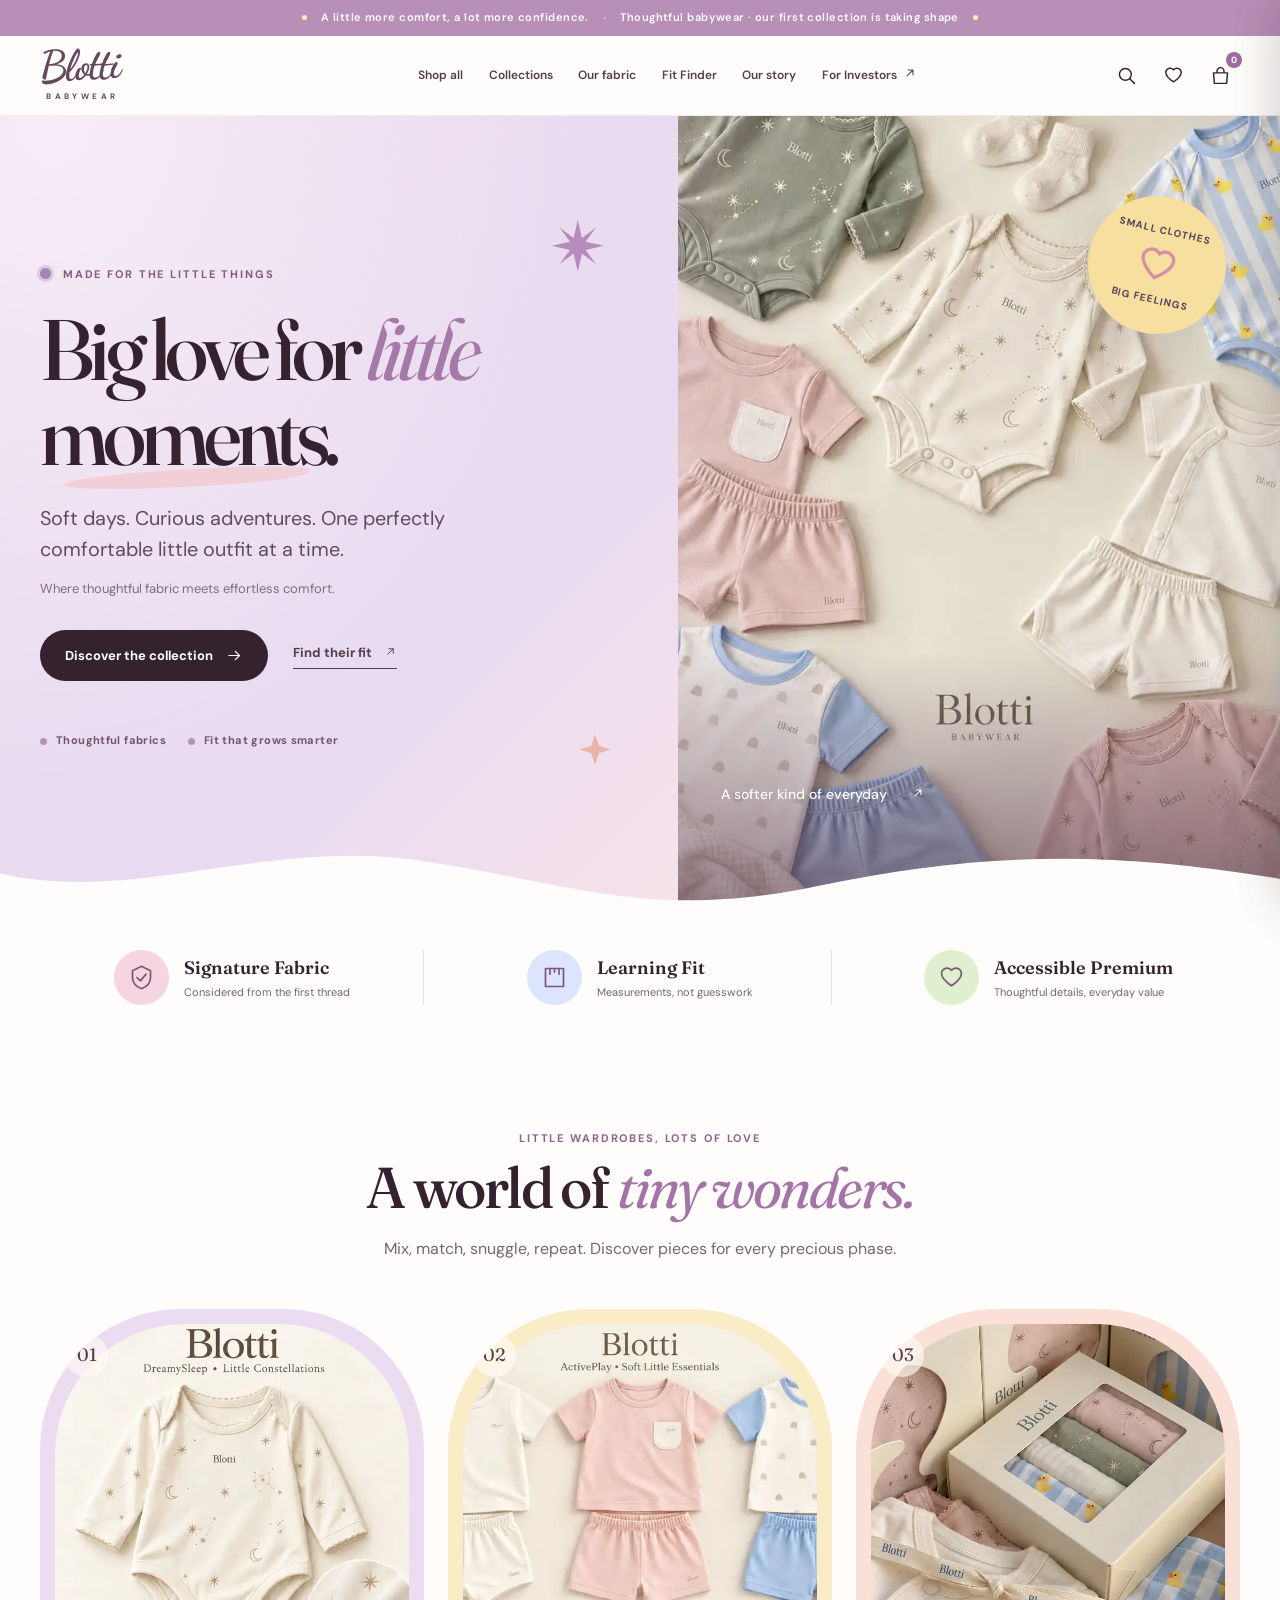
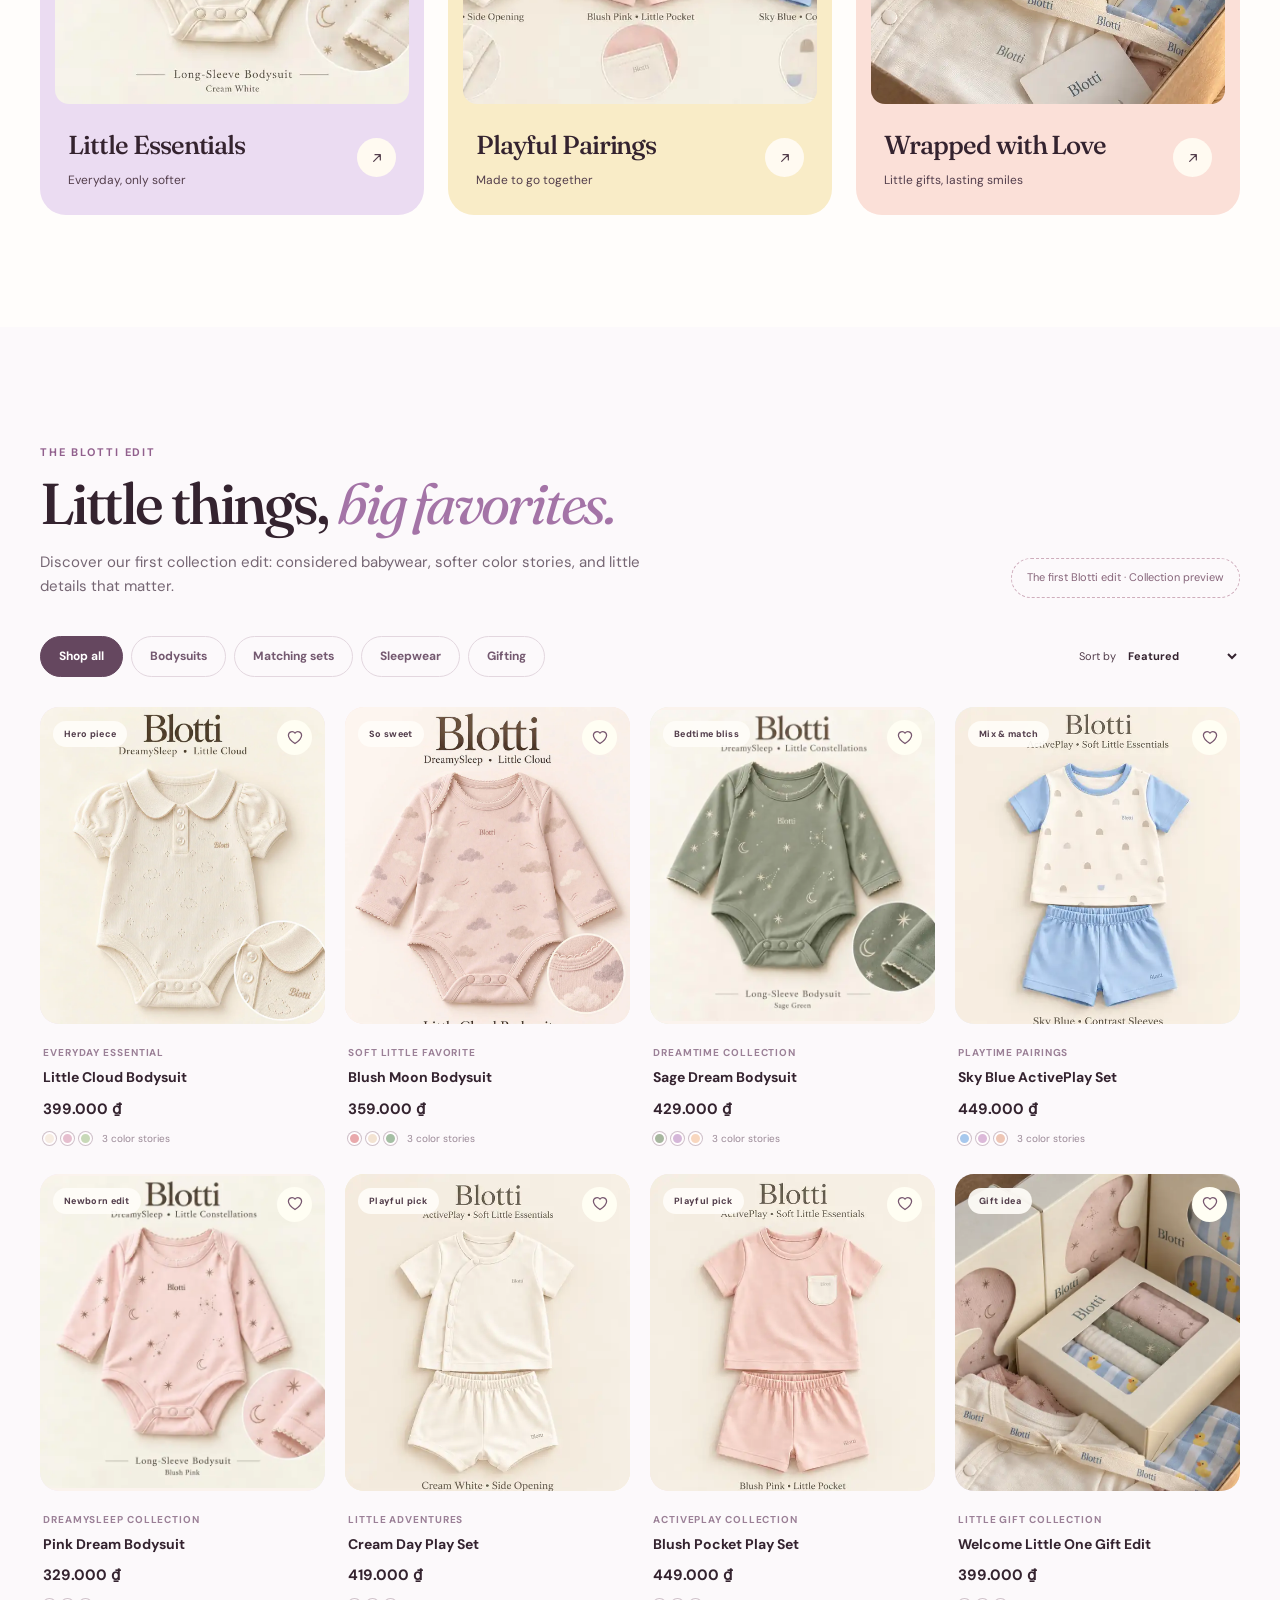
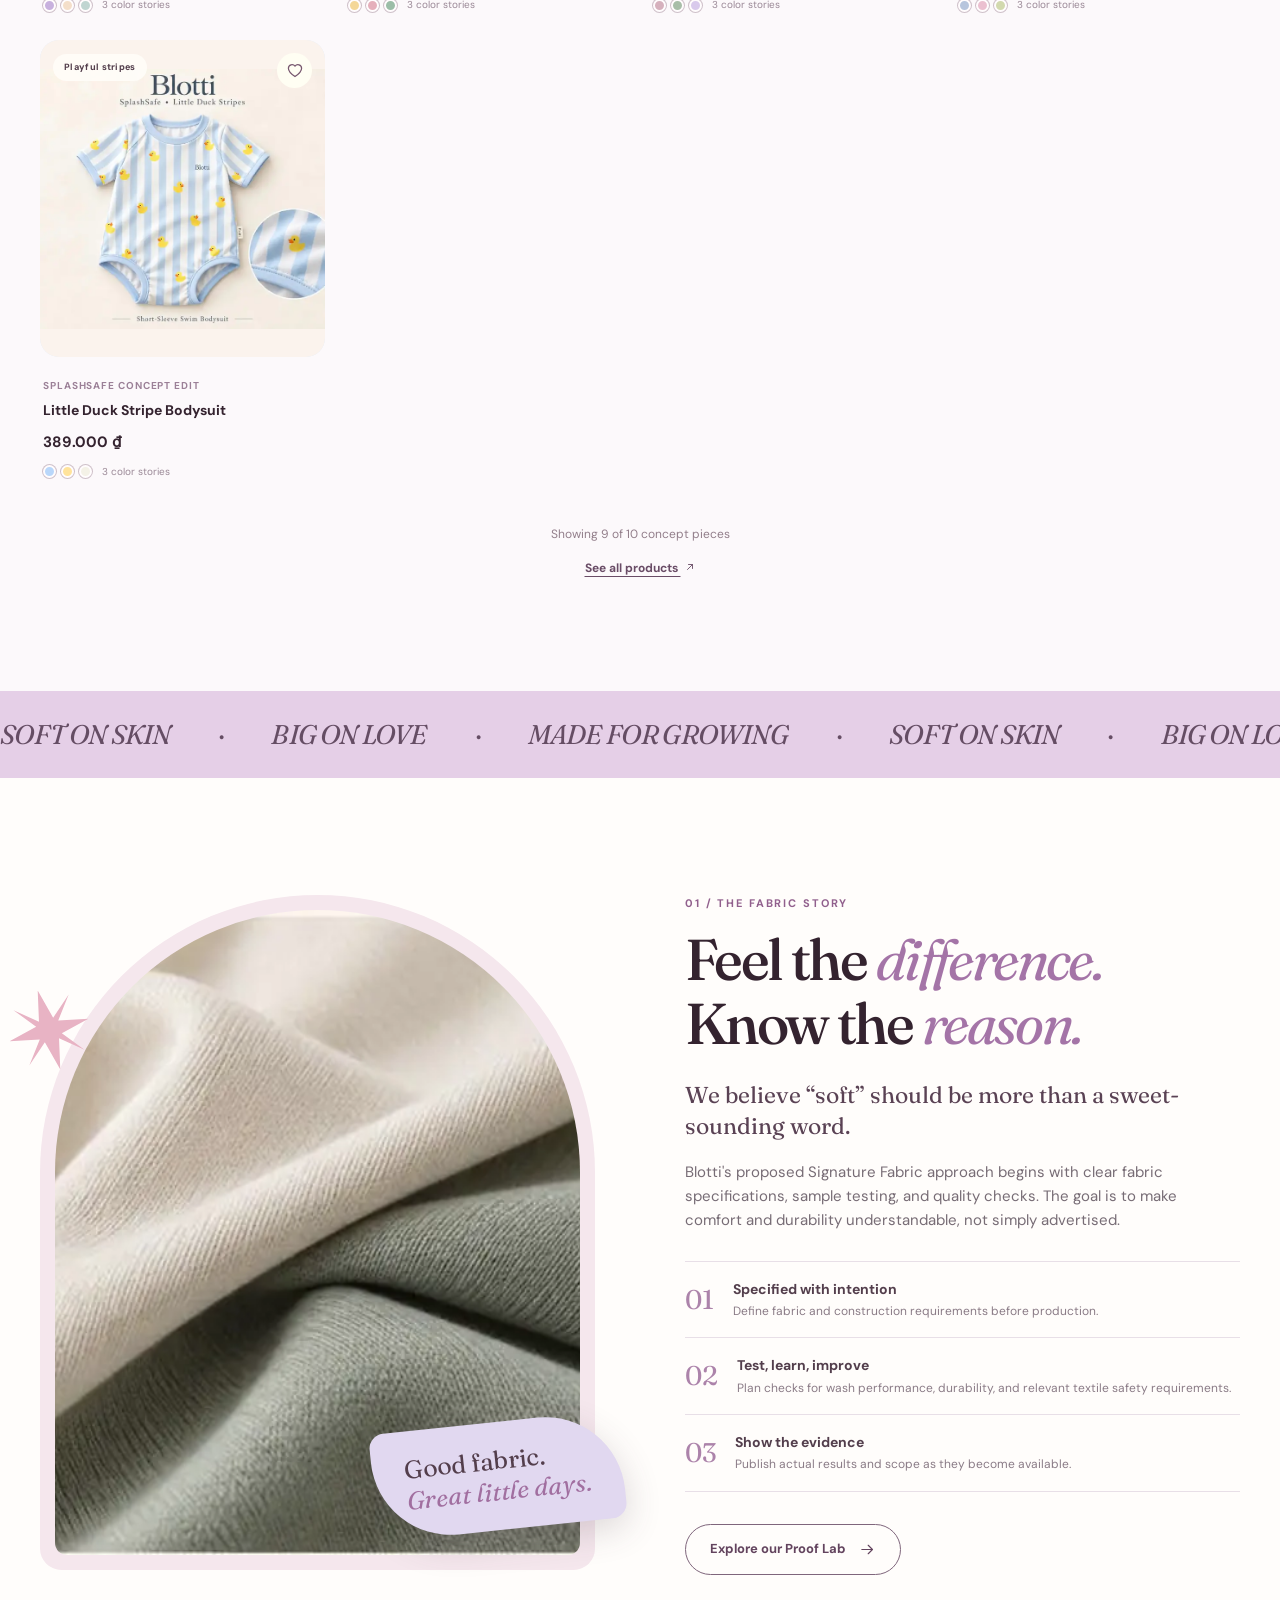
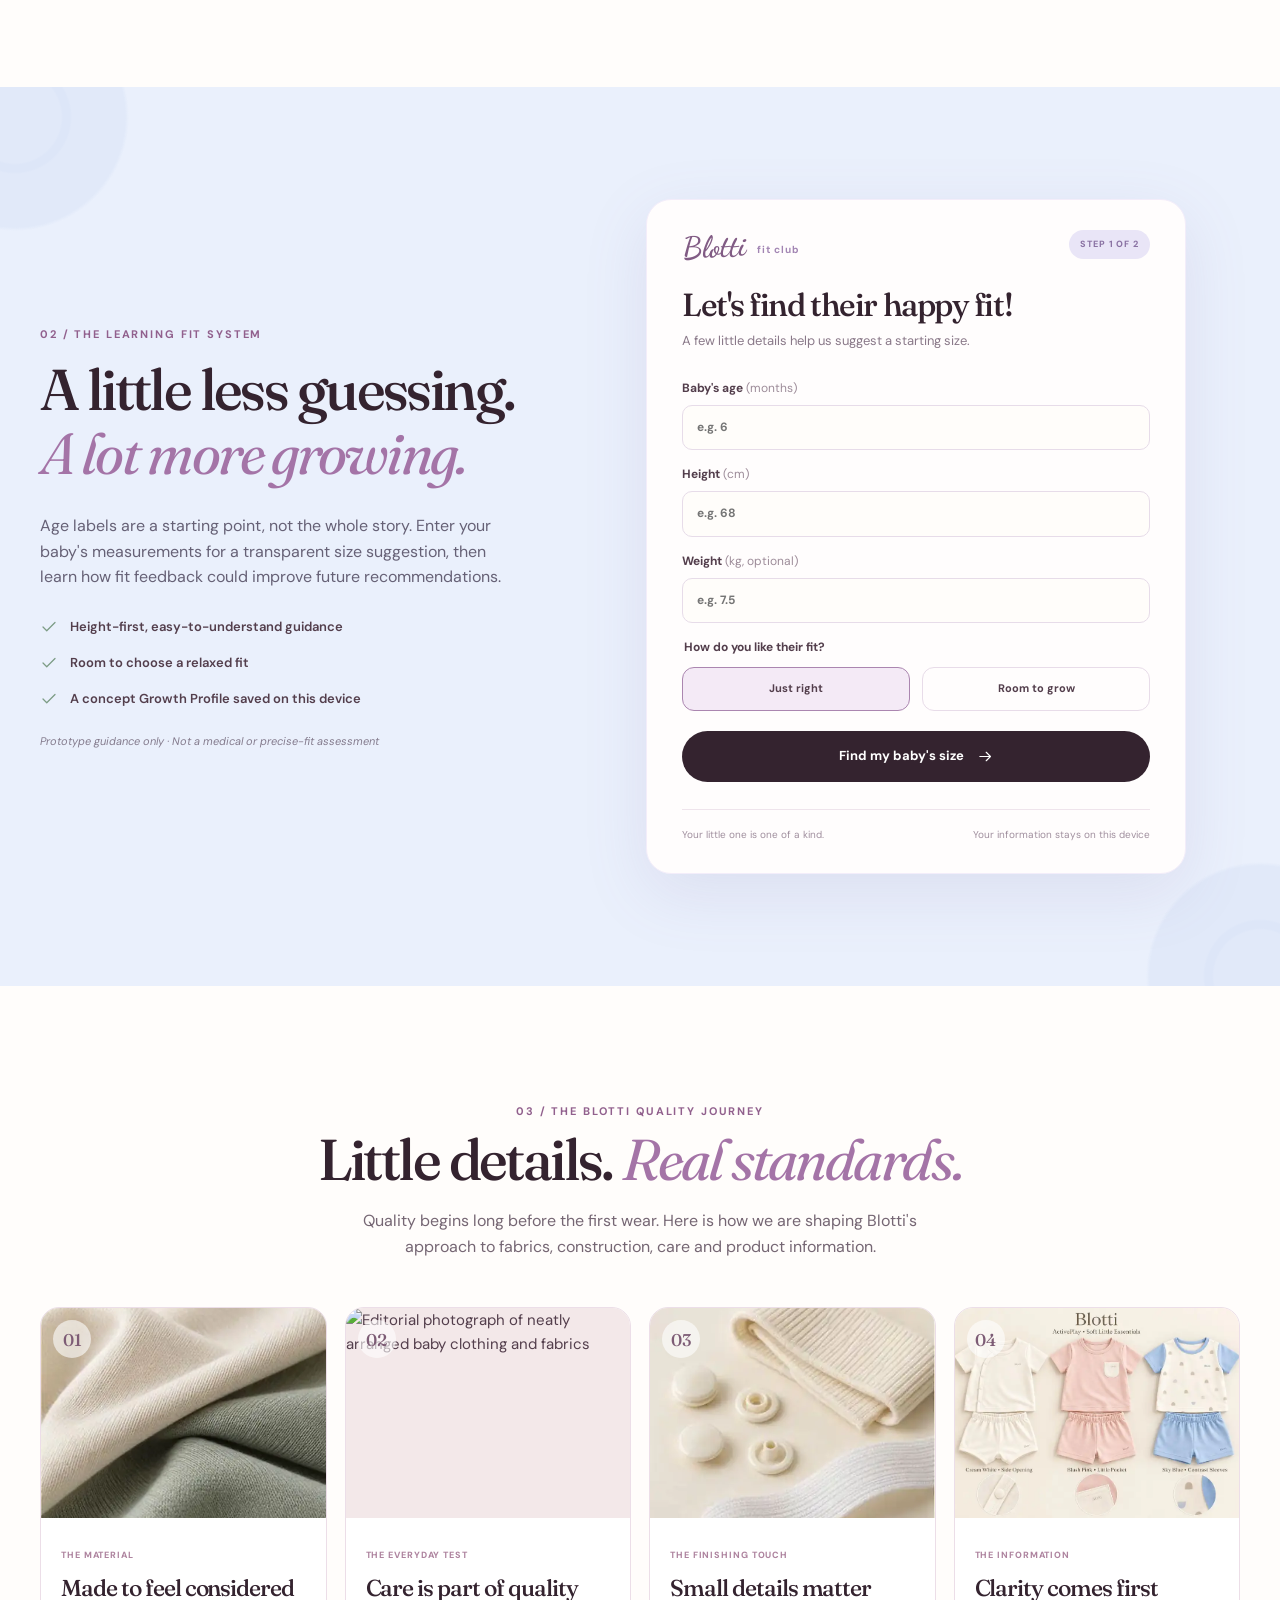
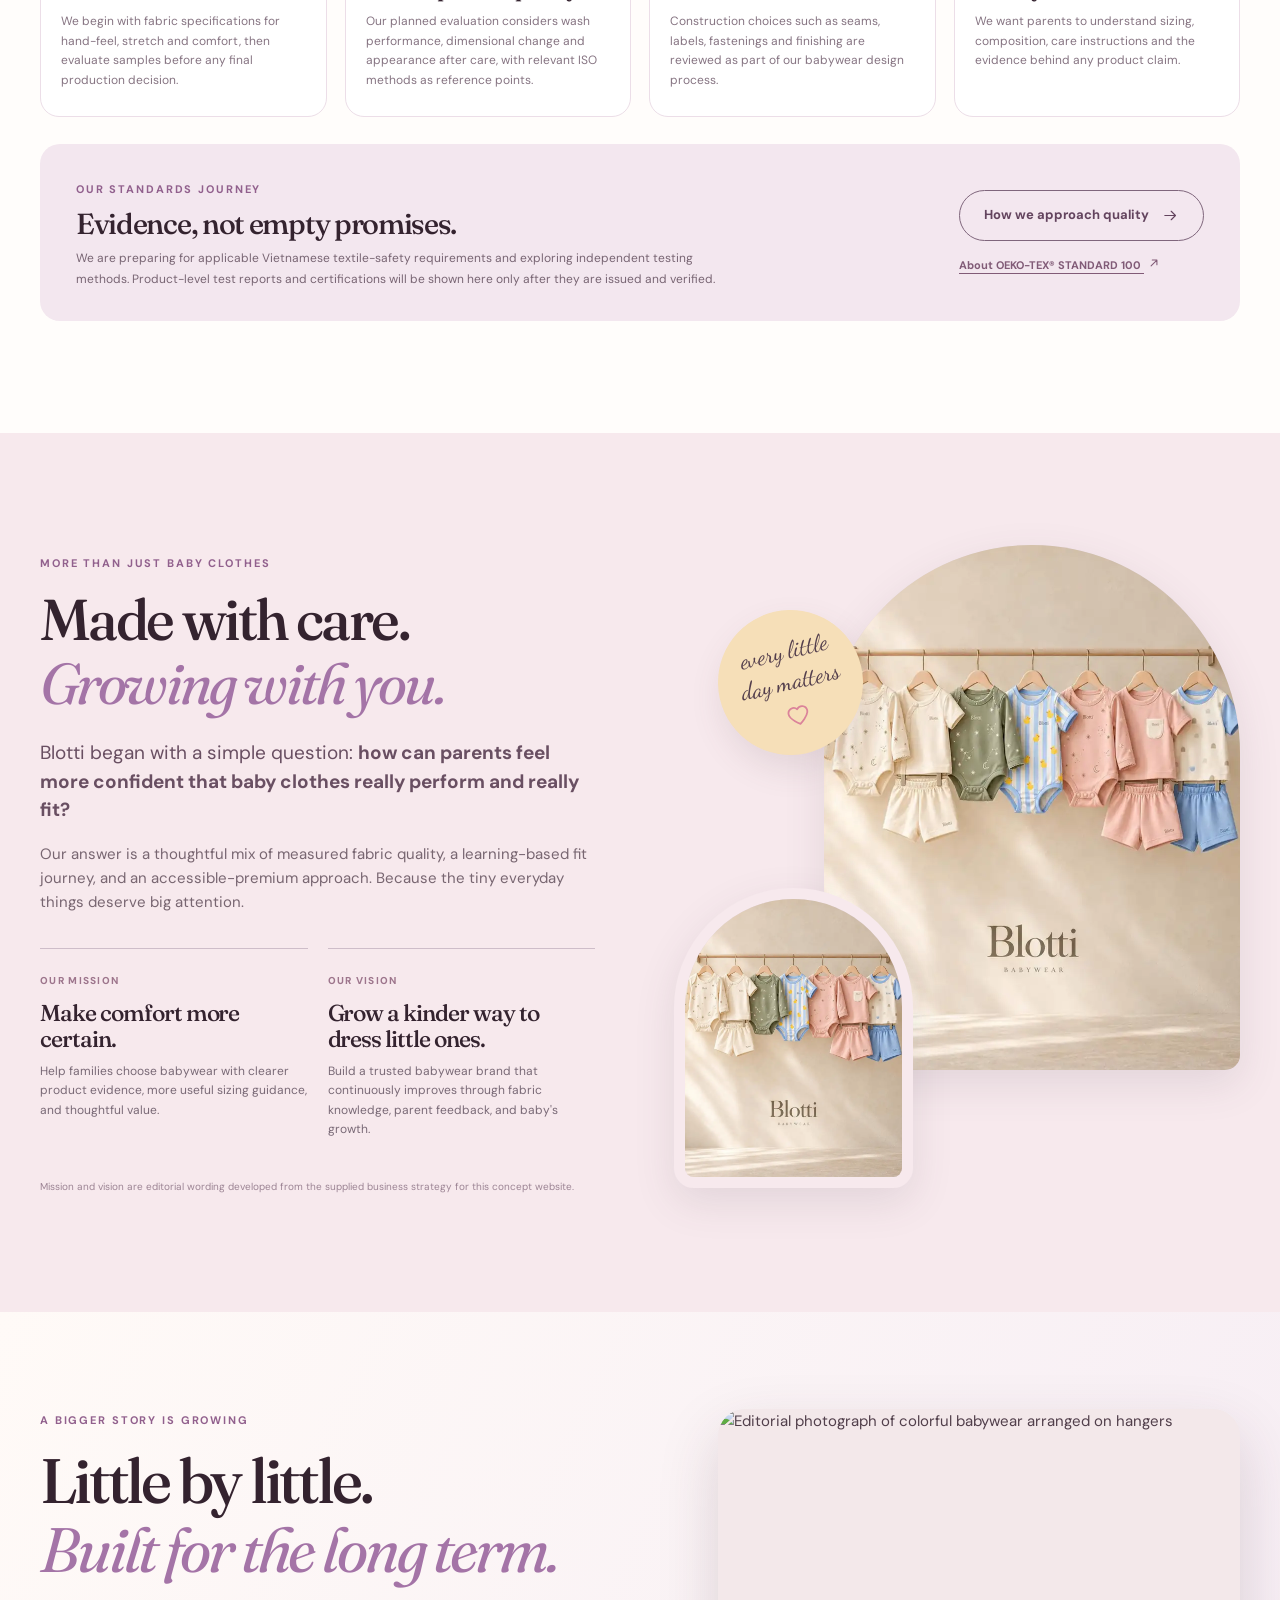
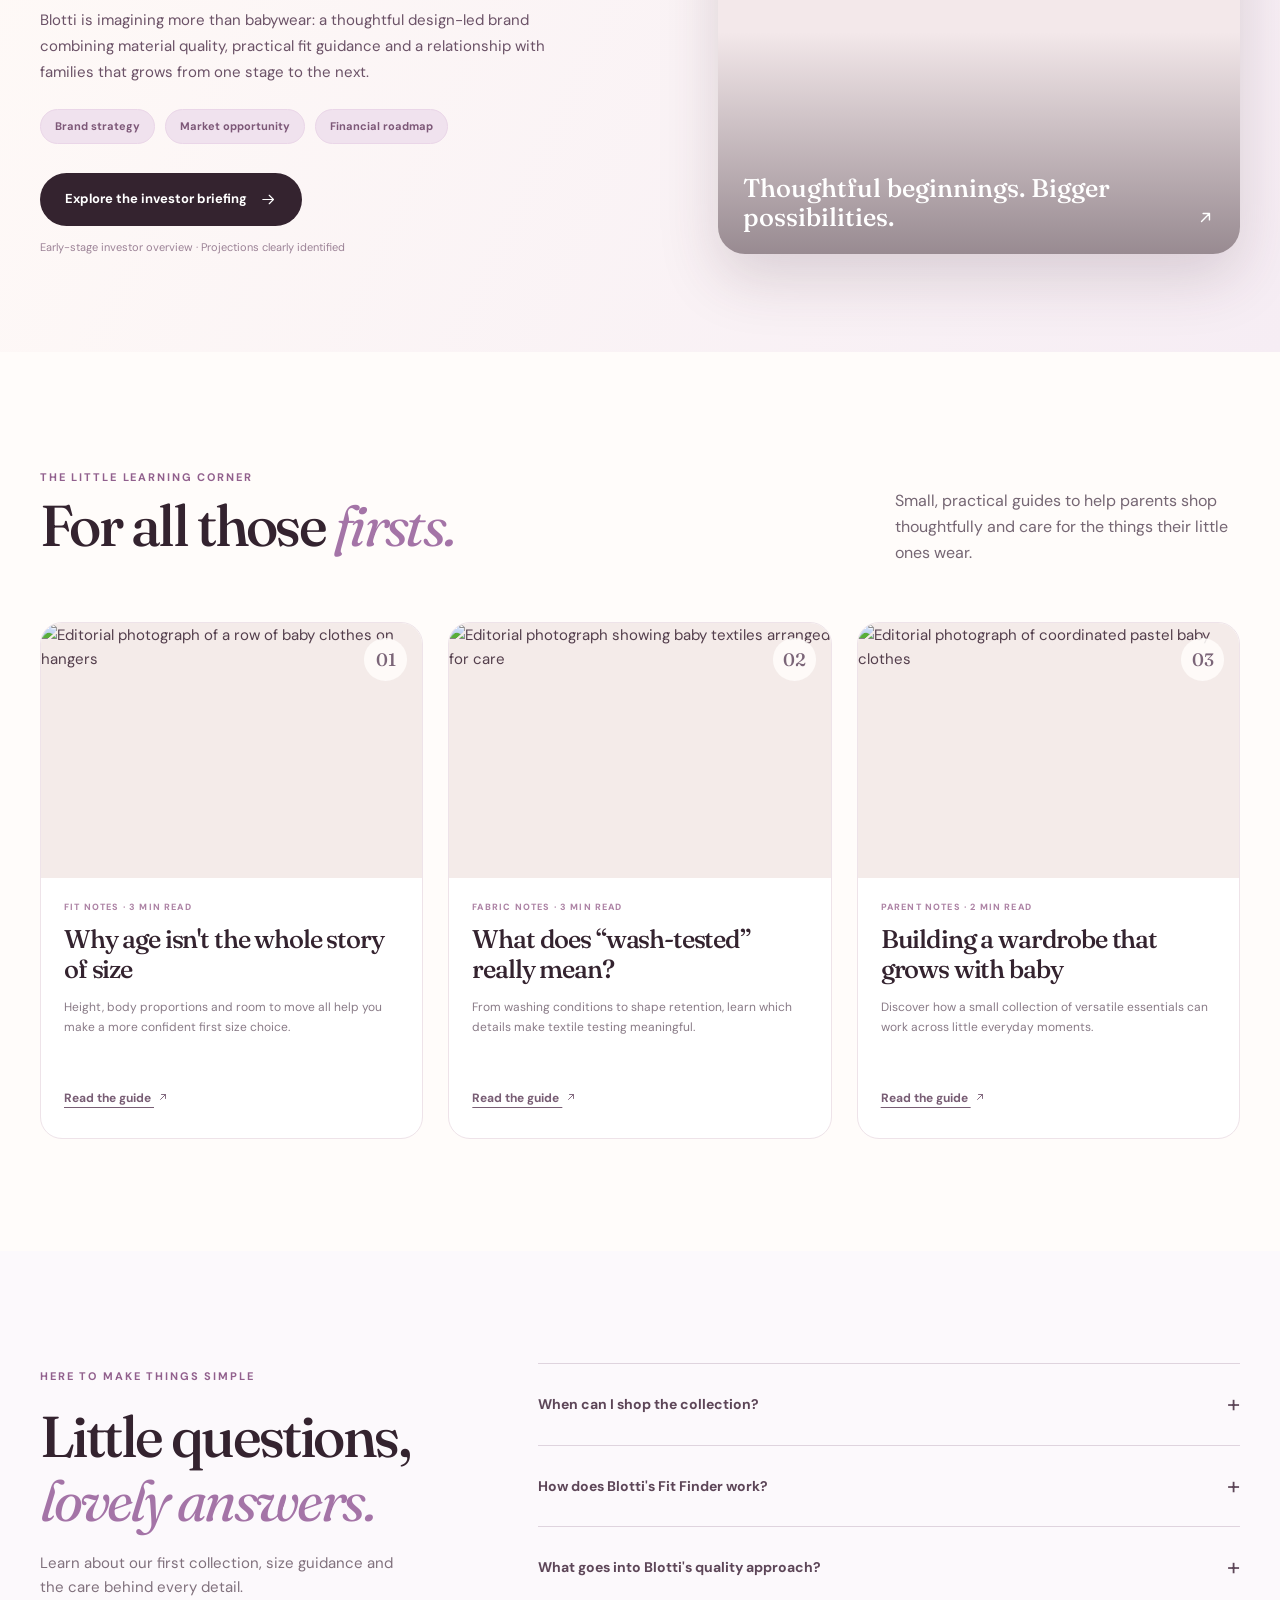
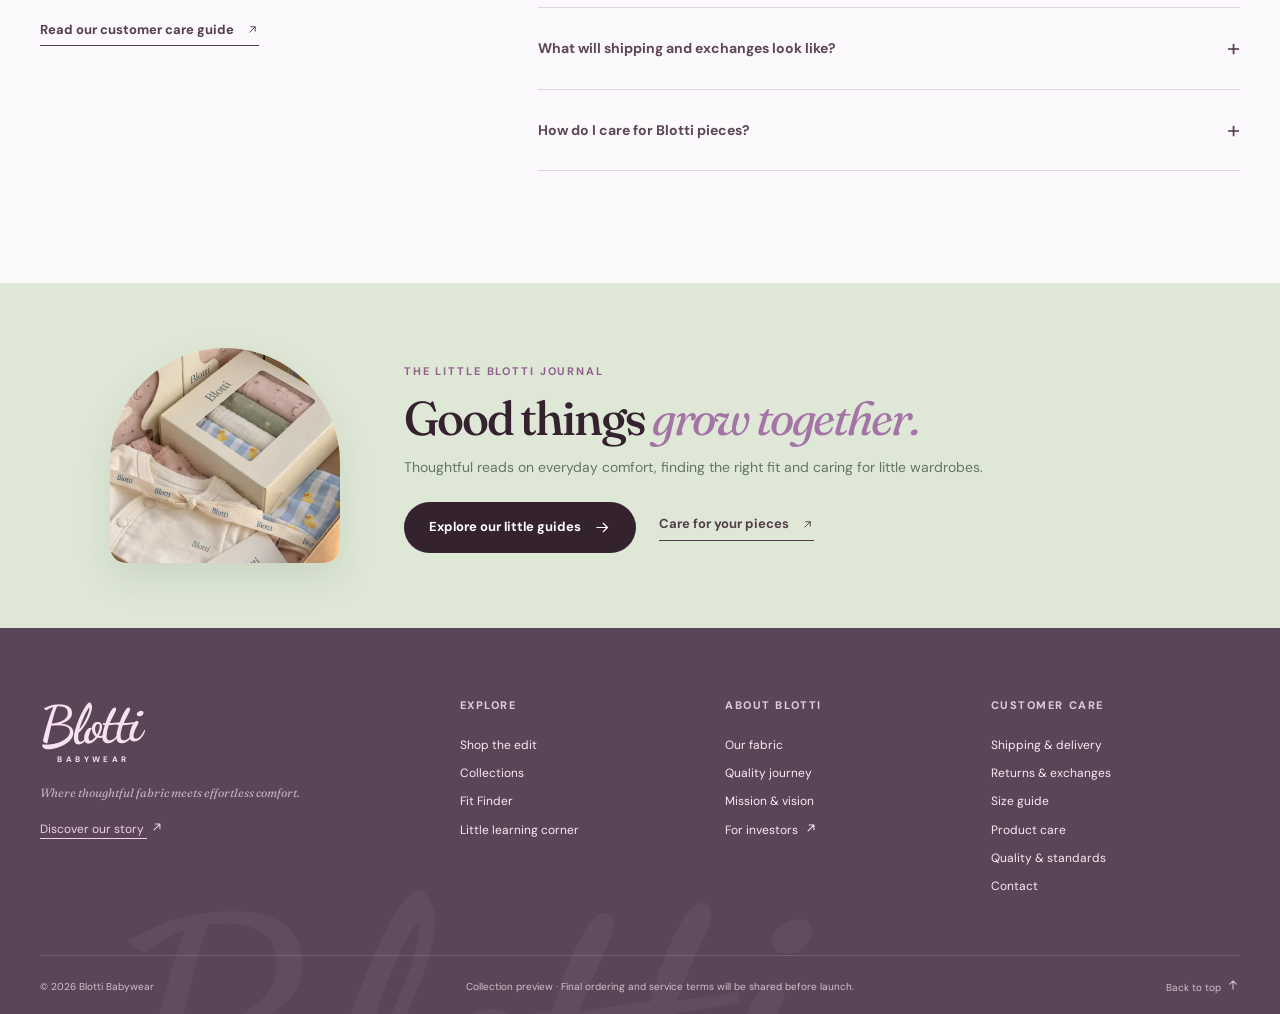
==== commit a64c6320: "feat: route Blotti cart checkout button into new VietQR checkout page" ====
--- a/index.html
+++ b/index.html
@@ -11,7 +11,7 @@
   <link rel="preconnect" href="https://images.unsplash.com">
   <link href="https://fonts.googleapis.com/css2?family=DM+Sans:wght@400;500;600;700&family=Dancing+Script:wght@500;600;700&family=Fraunces:opsz,wght,SOFT,WONK@9..144,400,30,1;9..144,500,30,1;9..144,600,30,1;9..144,700,30,1&display=swap" rel="stylesheet">
   <link rel="stylesheet" href="styles.css?v=20261031-arrows3">
-  <script src="app.js?v=20261031-arrows3" defer></script>
+  <script src="app.js?v=20261031-checkout1" defer></script>
 </head>
 <body>
   <svg class="svg-defs" xmlns="http://www.w3.org/2000/svg" aria-hidden="true">
@@ -210,7 +210,7 @@
     <div class="footer-watermark" aria-hidden="true">Blotti</div>
   </footer>
   <div class="overlay" id="overlay" hidden></div>
-  <aside id="cartDrawer" class="drawer" aria-hidden="true" aria-label="Your shopping bag"><div class="drawer-head"><div><span class="eyebrow">YOUR HAPPY LITTLE BAG</span><h2>My bag <span id="drawerCartCount">(0)</span></h2></div><button class="icon-button drawer-close" data-close aria-label="Close bag"><svg class="icon"><use href="#i-close"/></svg></button></div><div id="cartItems" class="drawer-scroll"></div><div class="drawer-bottom"><div class="subtotal-row"><span>Subtotal</span><b id="cartSubtotal">0 ₫</b></div><p>Estimated subtotal. Delivery fees are confirmed when ordering opens.</p><button type="button" id="checkoutDemo" class="pill dark checkout-button">Checkout opens at launch <svg class="icon"><use href="#i-arrow"/></svg></button><small>Ordering opens when our first collection is ready.</small></div></aside>
+  <aside id="cartDrawer" class="drawer" aria-hidden="true" aria-label="Your shopping bag"><div class="drawer-head"><div><span class="eyebrow">YOUR HAPPY LITTLE BAG</span><h2>My bag <span id="drawerCartCount">(0)</span></h2></div><button class="icon-button drawer-close" data-close aria-label="Close bag"><svg class="icon"><use href="#i-close"/></svg></button></div><div id="cartItems" class="drawer-scroll"></div><div class="drawer-bottom"><div class="subtotal-row"><span>Subtotal</span><b id="cartSubtotal">0 ₫</b></div><p>Items subtotal only. Delivery fees will be confirmed separately before fulfillment.</p><button type="button" id="checkoutDemo" class="pill dark checkout-button">Proceed to checkout <svg class="icon"><use href="#i-arrow"/></svg></button><small>Checkout preview · Bank transfer instructions · Payment requires manual verification.</small></div></aside>
   <aside id="wishlistDrawer" class="drawer" aria-hidden="true" aria-label="Saved favorites"><div class="drawer-head"><div><span class="eyebrow">SAVED WITH LOVE</span><h2>My favorites</h2></div><button class="icon-button drawer-close" data-close aria-label="Close favorites"><svg class="icon"><use href="#i-close"/></svg></button></div><div id="wishlistItems" class="drawer-scroll"></div></aside>
   <div id="modal" class="modal" role="dialog" aria-modal="true" aria-hidden="true" aria-labelledby="modalTitle"><div class="modal-shell"><button class="icon-button modal-close" id="modalClose" aria-label="Close dialog"><svg class="icon"><use href="#i-close"/></svg></button><div id="modalContent"></div></div></div>
   <div id="toast" class="toast" role="status" aria-live="polite"></div>
--- a/styles.css
+++ b/styles.css
@@ -118,3 +118,35 @@
   .announcement-sparkle{width:4px;height:4px;flex-basis:4px}
   .story-sticker .icon{width:22px;height:22px}
 }
+
+/* Editorial CTA icon system. SVG replaces U+2197 / U+2191 glyphs,
+   which iOS can substitute with large, full-color arrow emoji. */
+.blotti-arrow-icon{
+  display:inline-block;
+  width:14px;
+  height:14px;
+  min-width:14px;
+  flex:0 0 auto;
+  overflow:visible;
+  vertical-align:-.12em;
+  margin-inline-start:.25em;
+  fill:none;
+  stroke:currentColor;
+  stroke-width:1.8;
+  stroke-linecap:round;
+  stroke-linejoin:round;
+  pointer-events:none;
+}
+.blotti-arrow-icon--up{transform:rotate(-45deg)}
+.pill .blotti-arrow-icon{width:15px;height:15px;min-width:15px;margin-inline-start:0}
+.text-link .blotti-arrow-icon{width:13px;height:13px;min-width:13px;margin-inline-start:0}
+.circle-arrow .blotti-arrow-icon{width:16px;height:16px;min-width:16px;margin:0}
+.guide-open .blotti-arrow-icon,.link-reset .blotti-arrow-icon{width:12px;height:12px;min-width:12px}
+.quick-add .blotti-arrow-icon{width:14px;height:14px;min-width:14px;margin:0}
+.inv-photo-caption .blotti-arrow-icon{width:19px;height:19px;min-width:19px;margin:0}
+.hero-photo-note .blotti-arrow-icon{margin-inline-start:0}
+@media(max-width:650px){
+  .blotti-arrow-icon{width:13px;height:13px;min-width:13px}
+  .pill .blotti-arrow-icon{width:14px;height:14px;min-width:14px}
+  .circle-arrow .blotti-arrow-icon{width:15px;height:15px;min-width:15px}
+}
